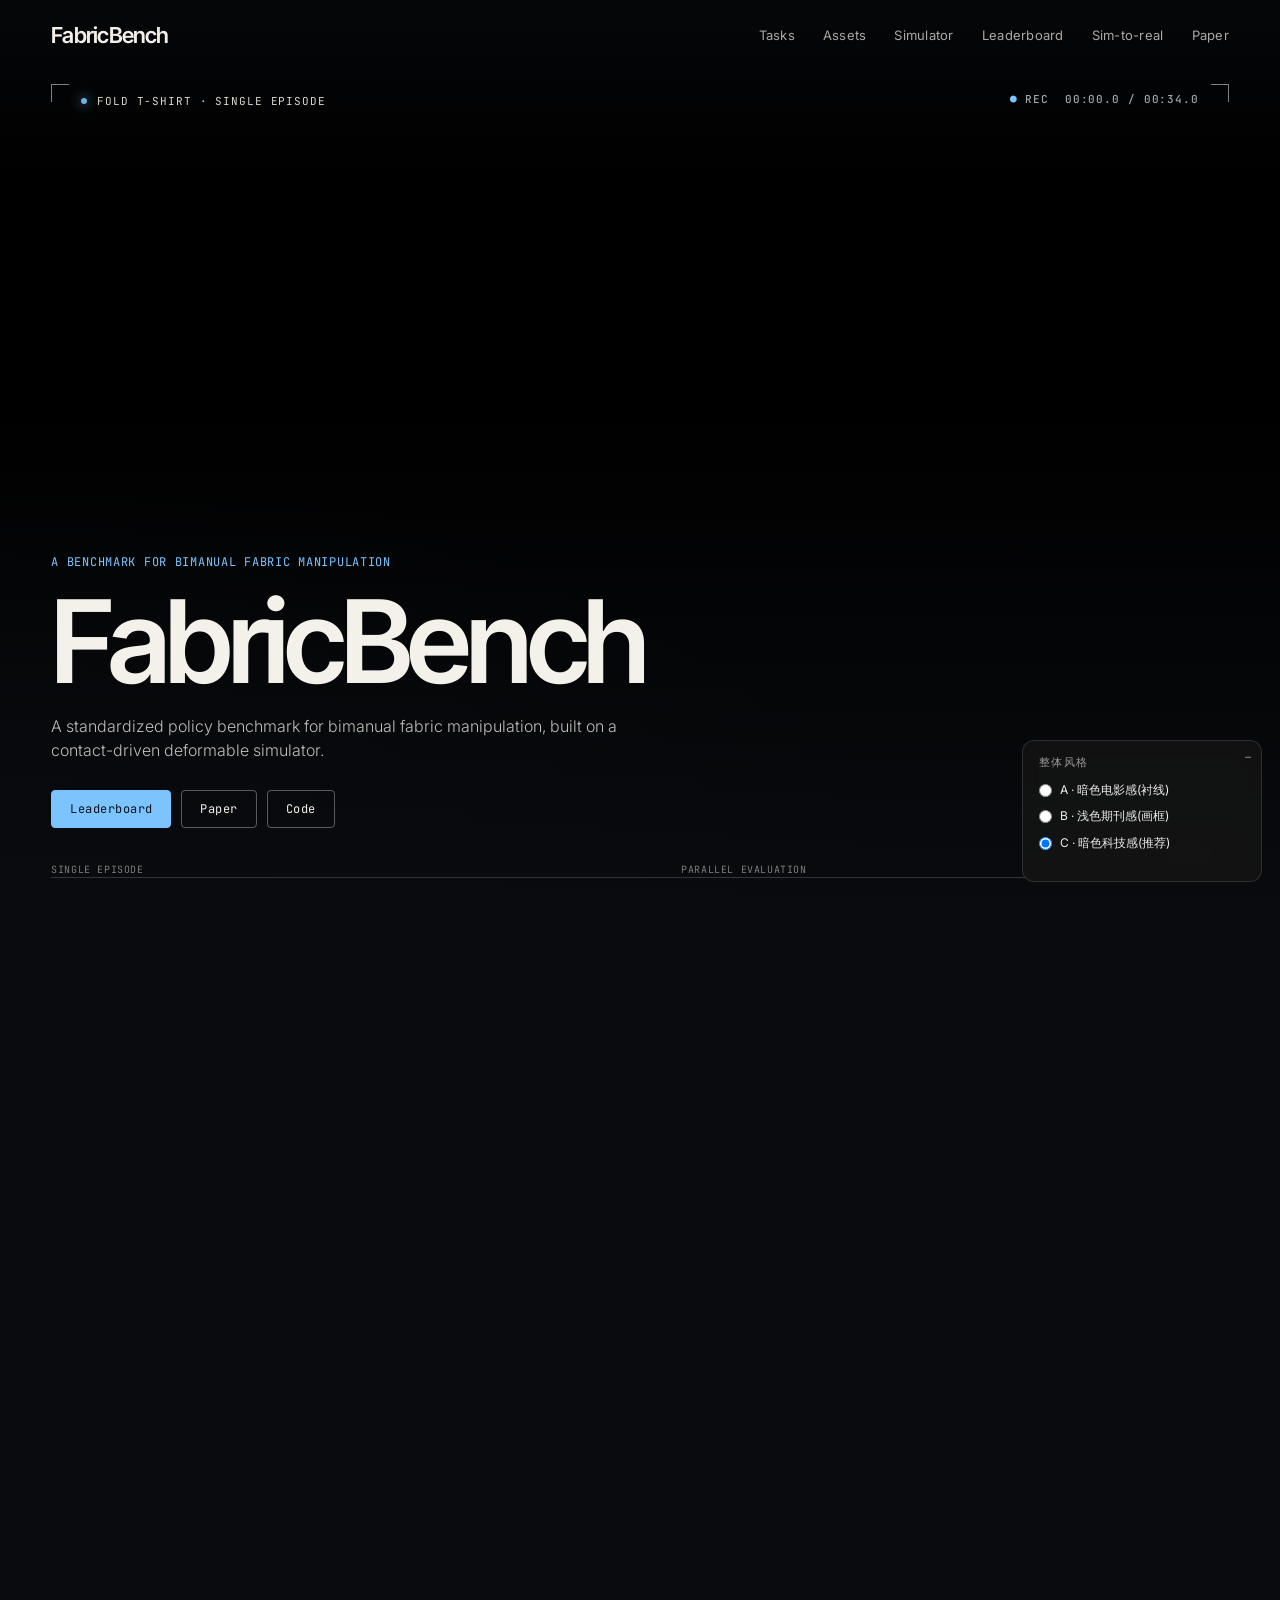
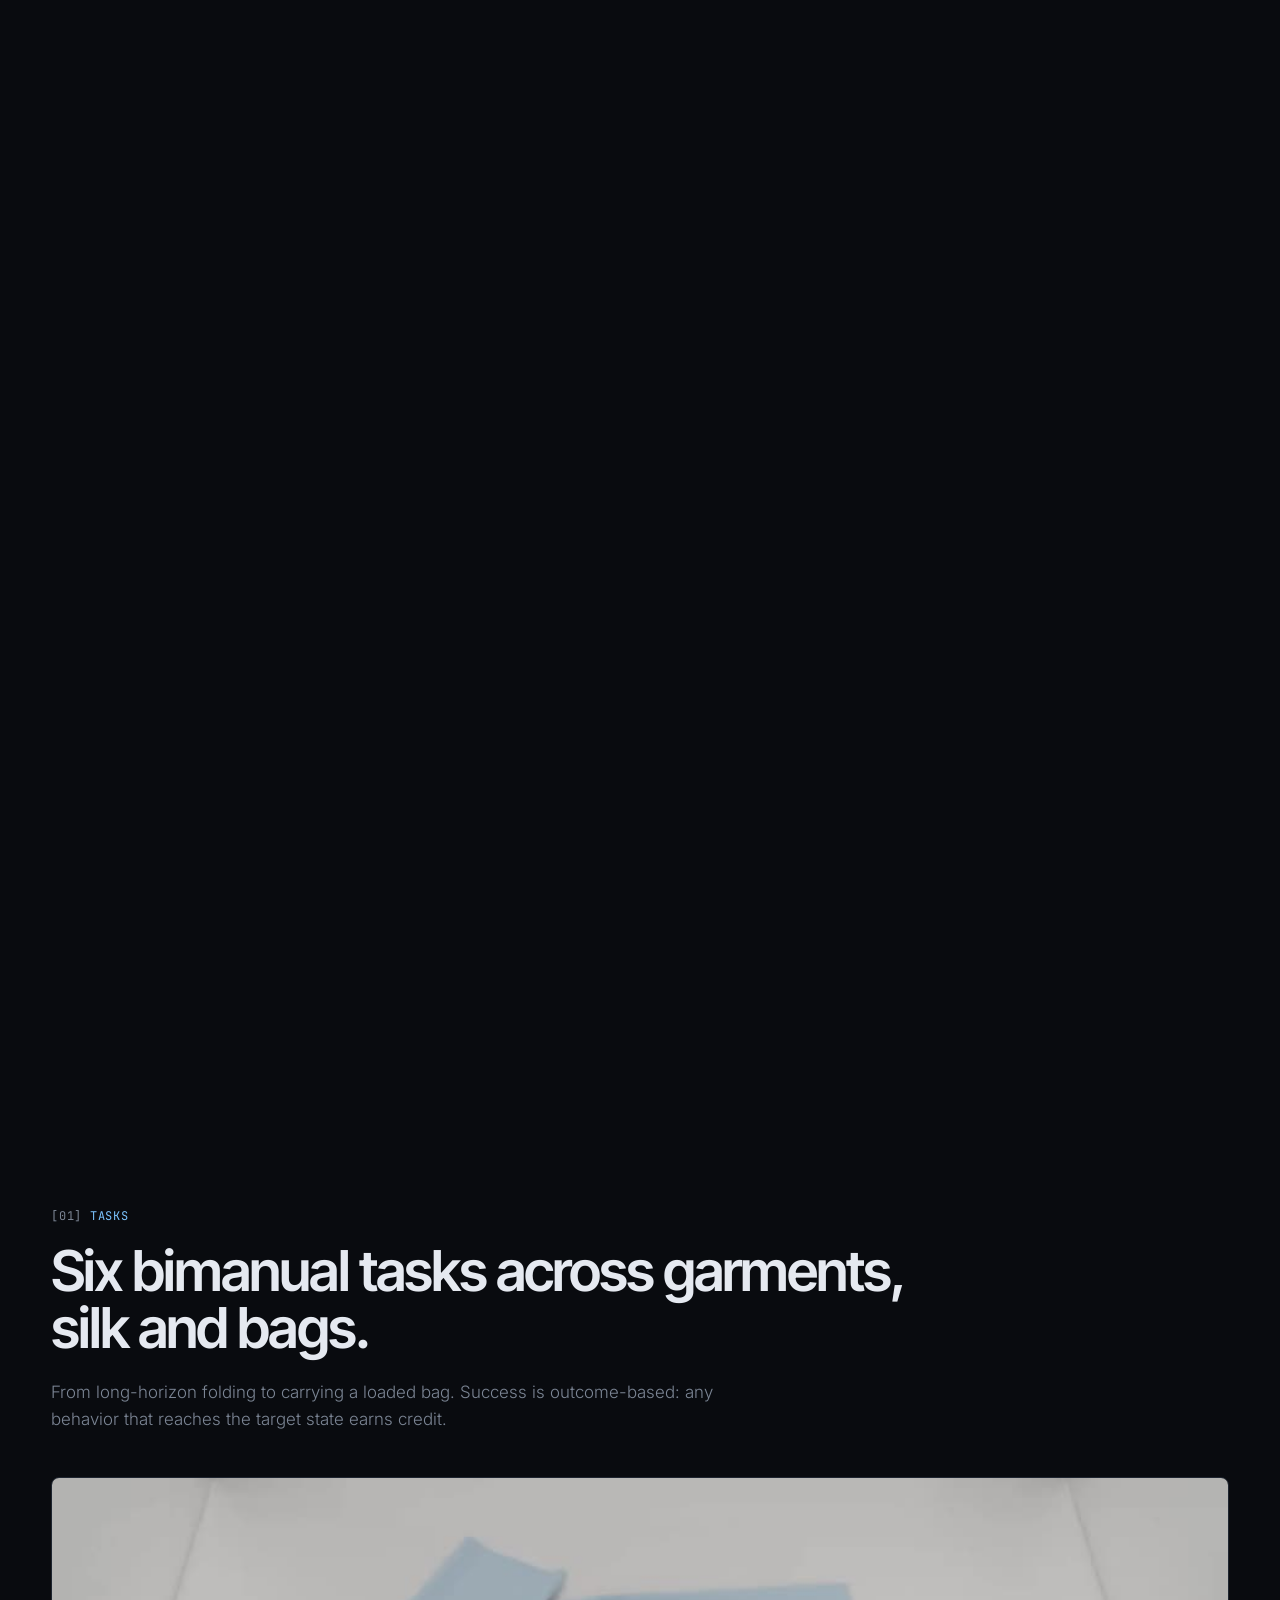
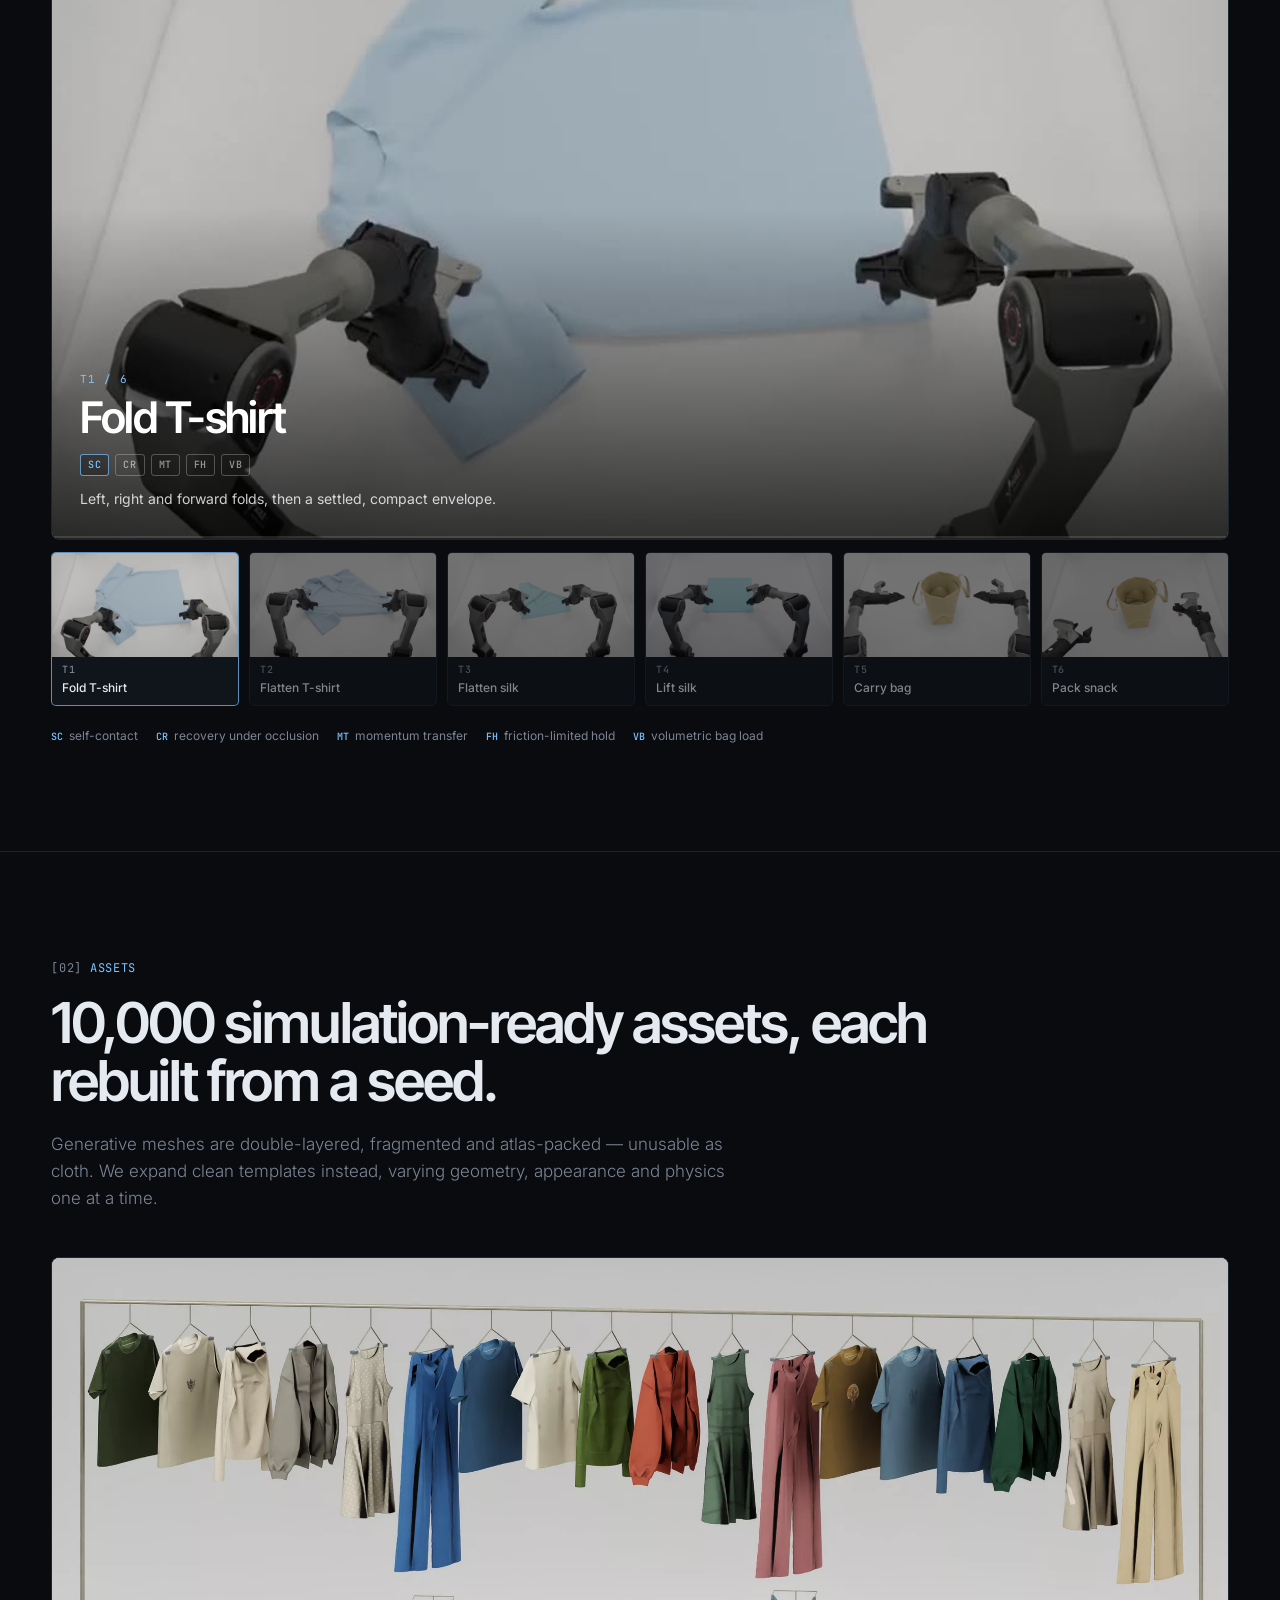
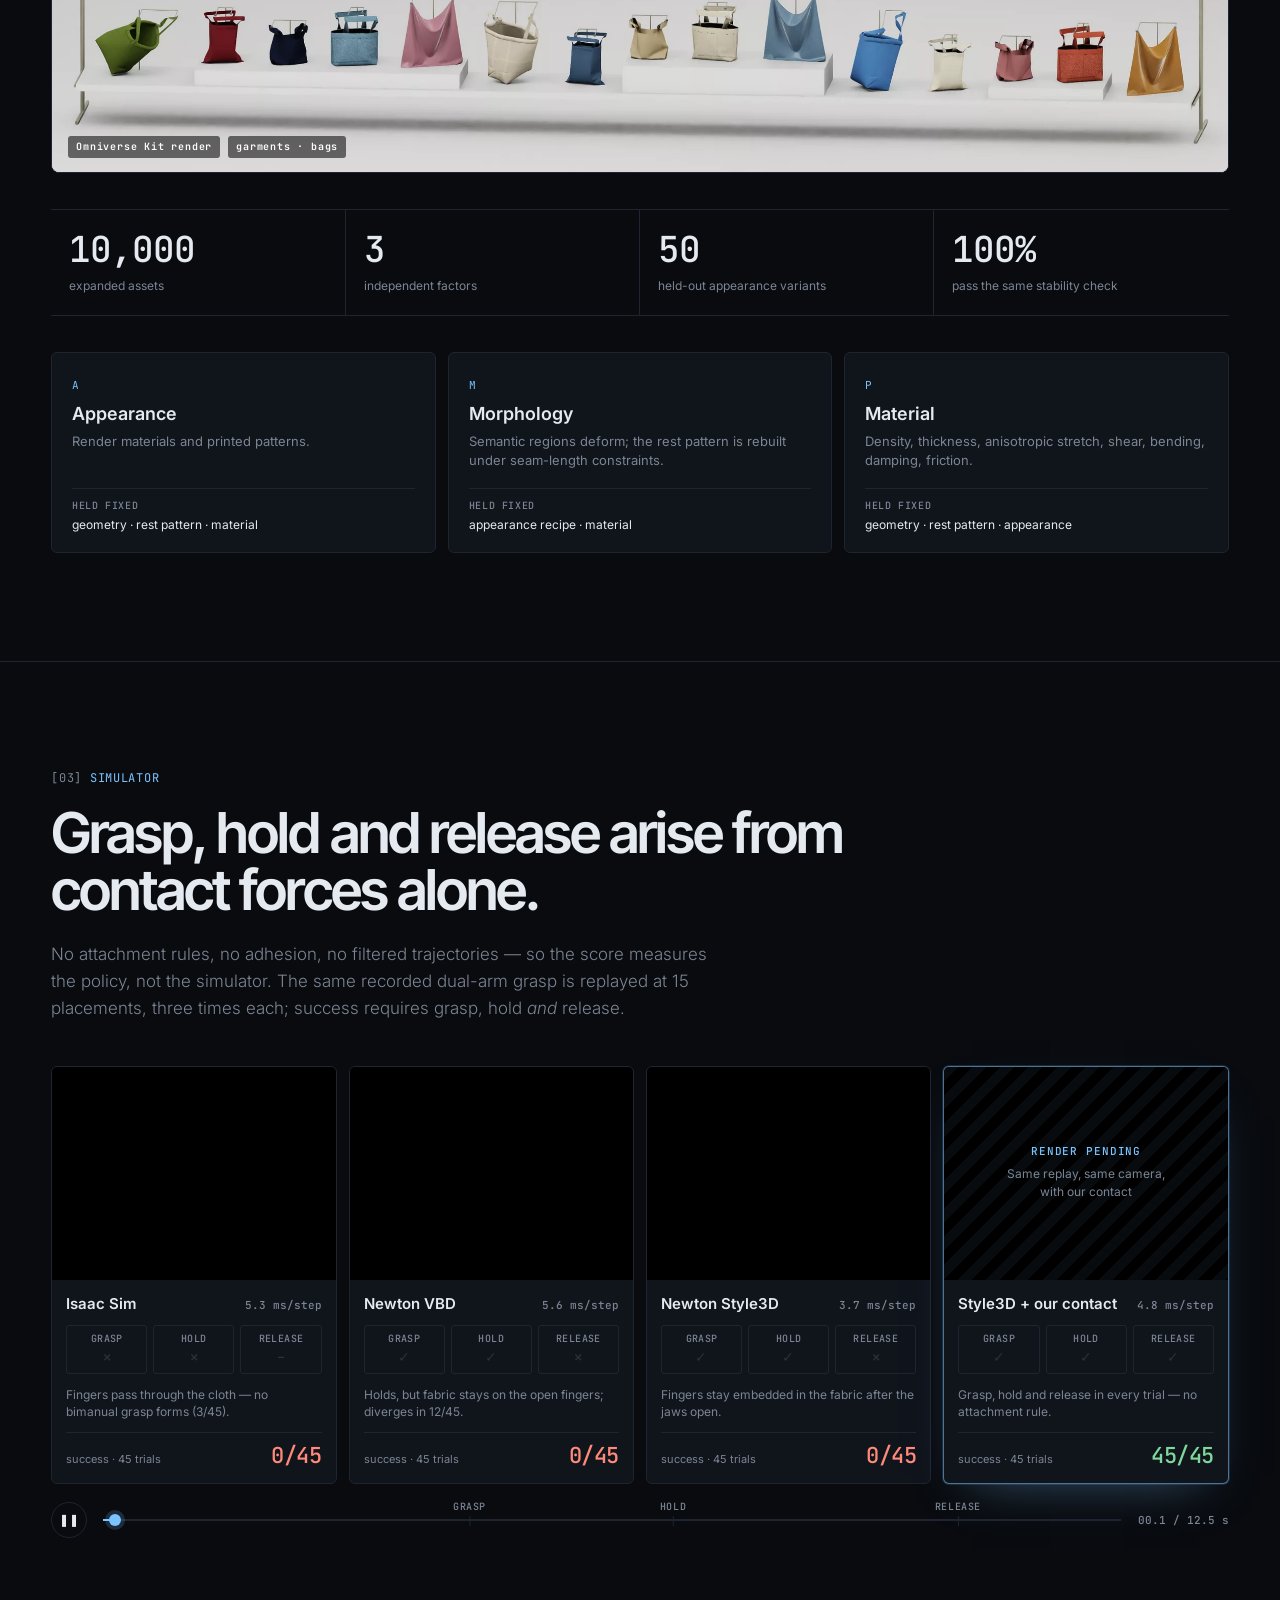
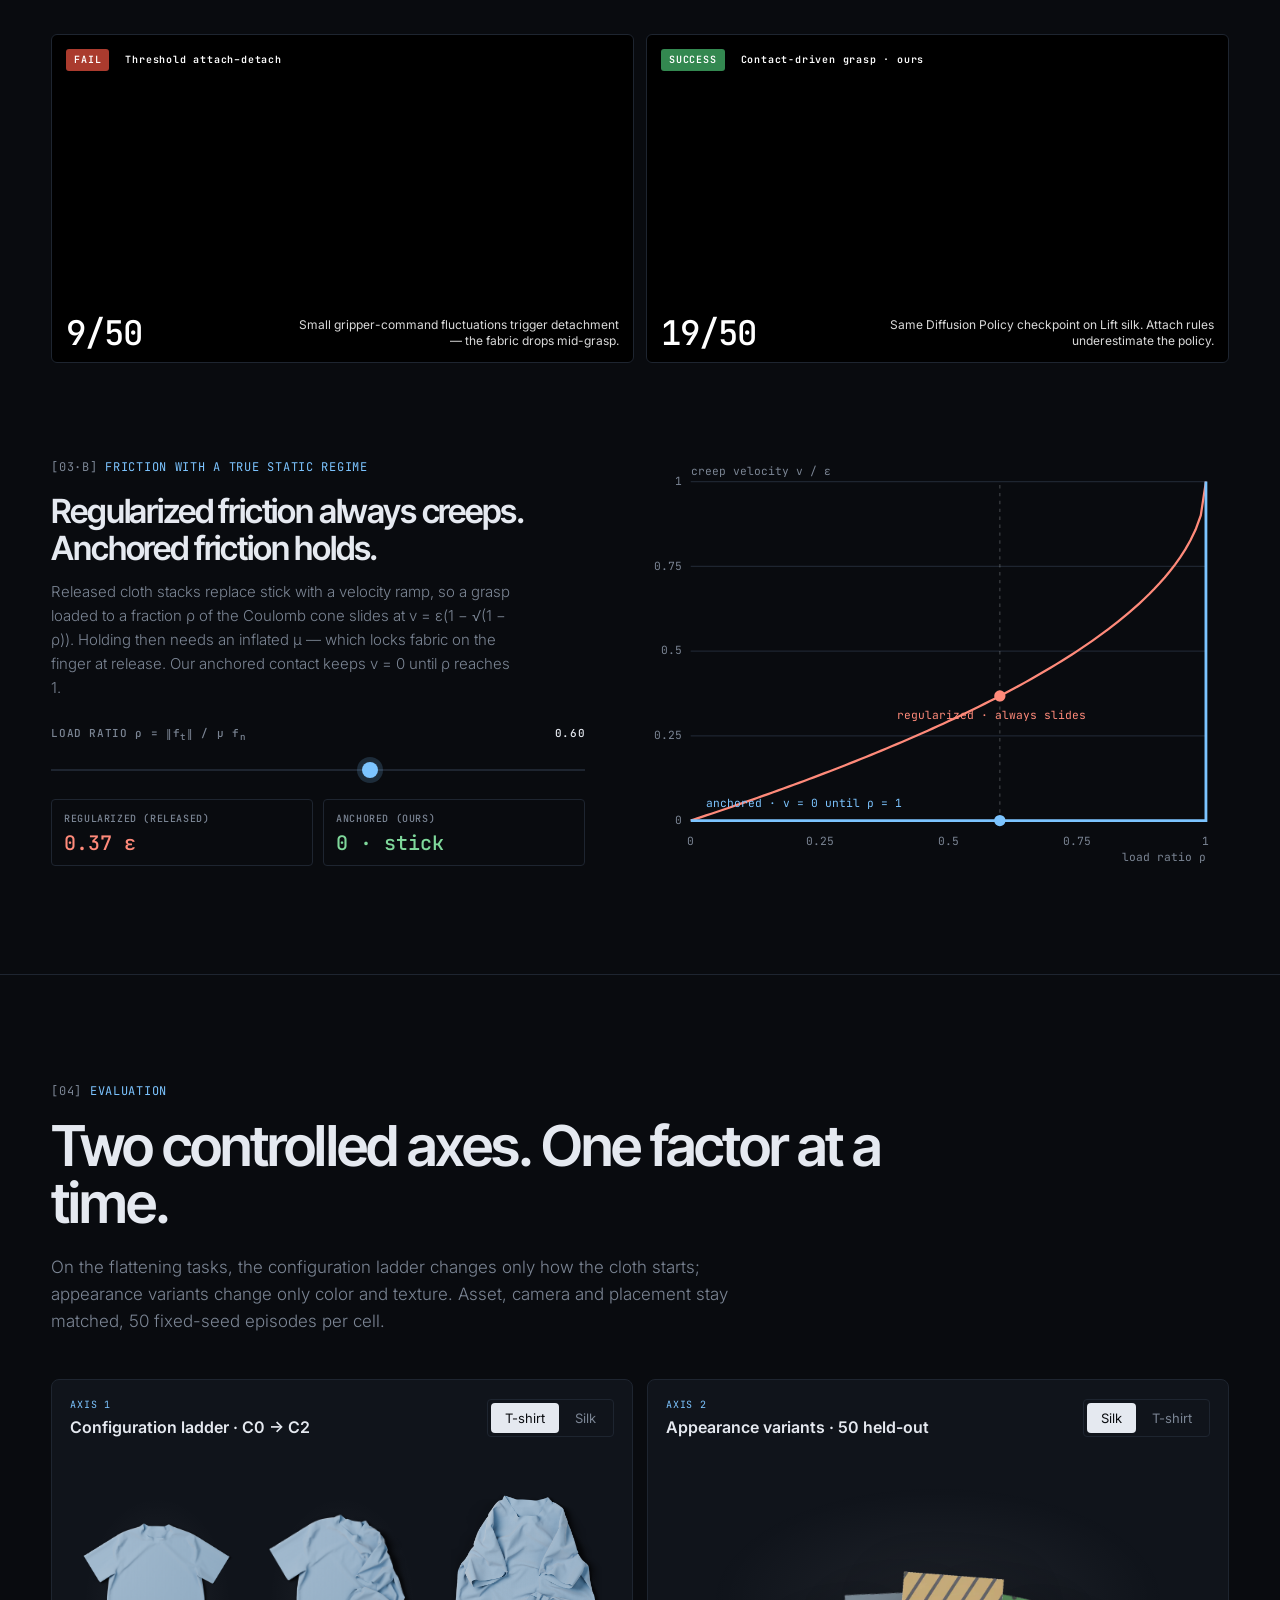
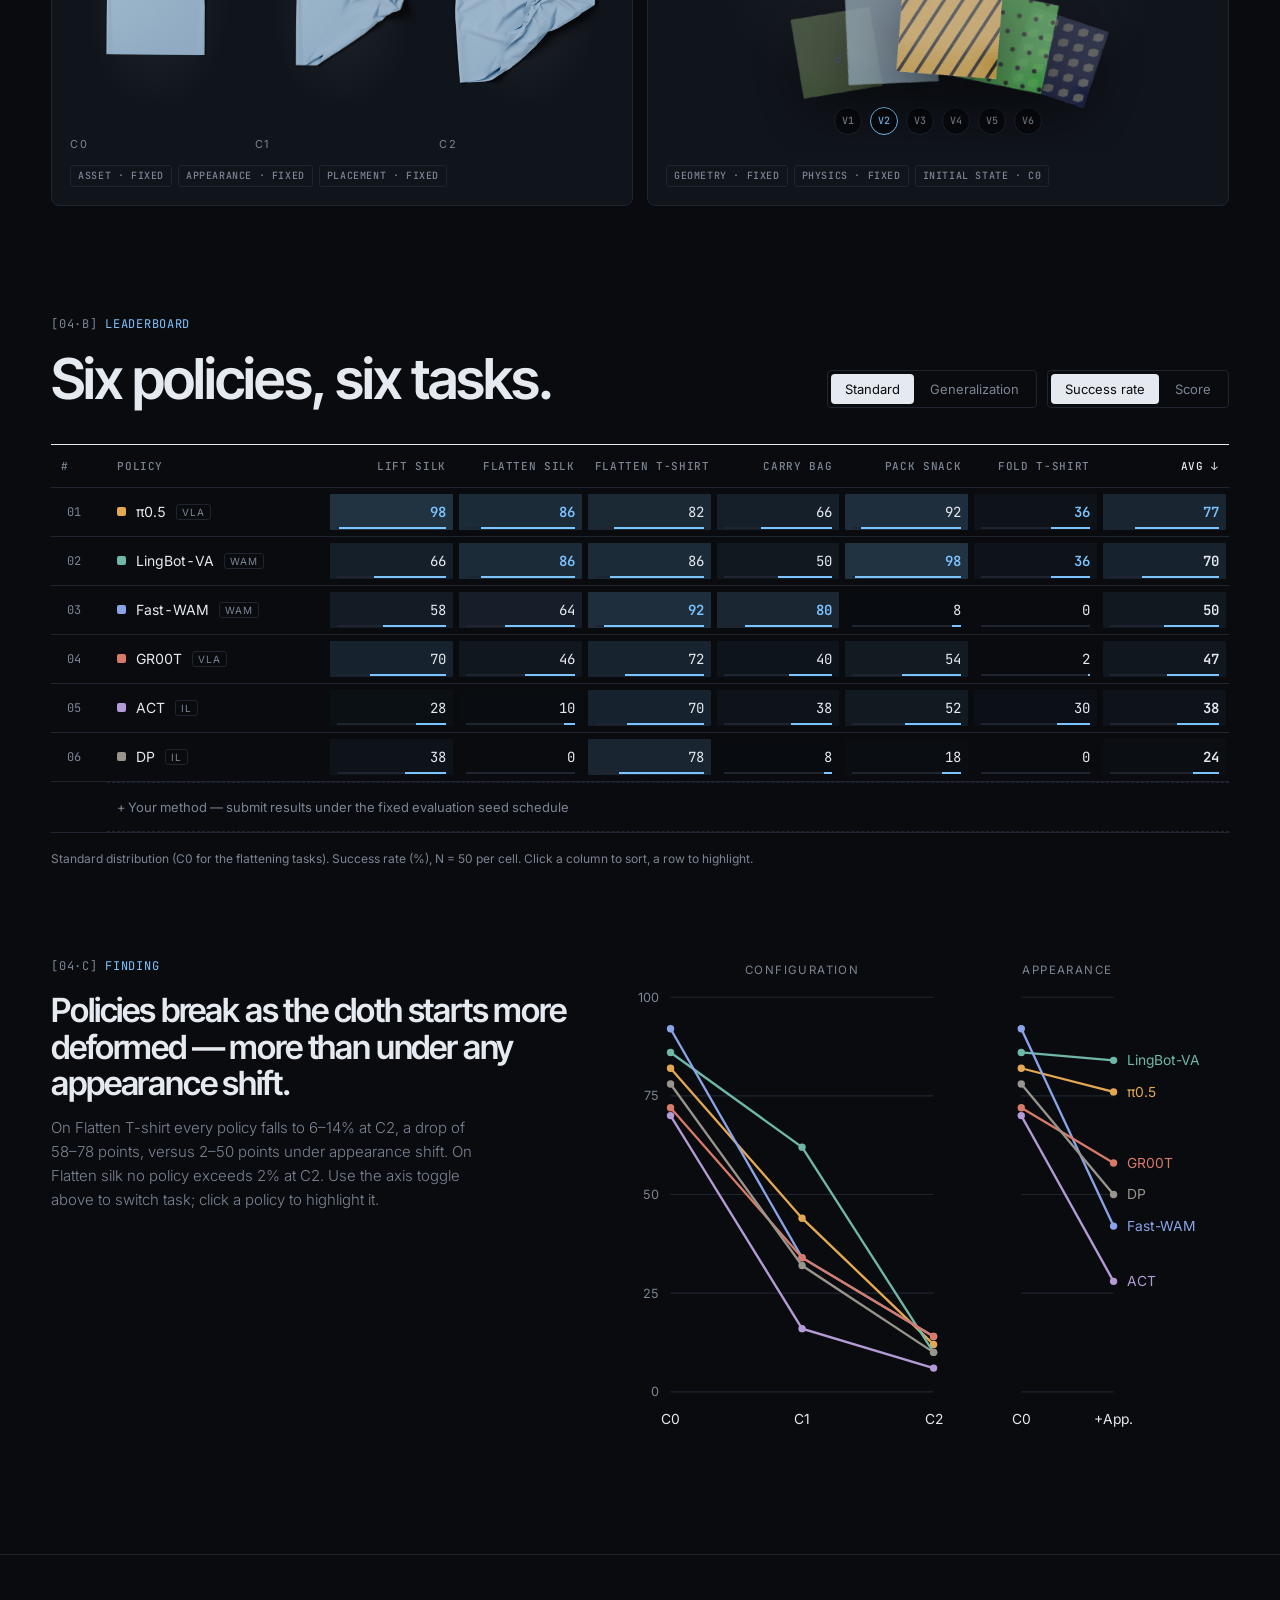
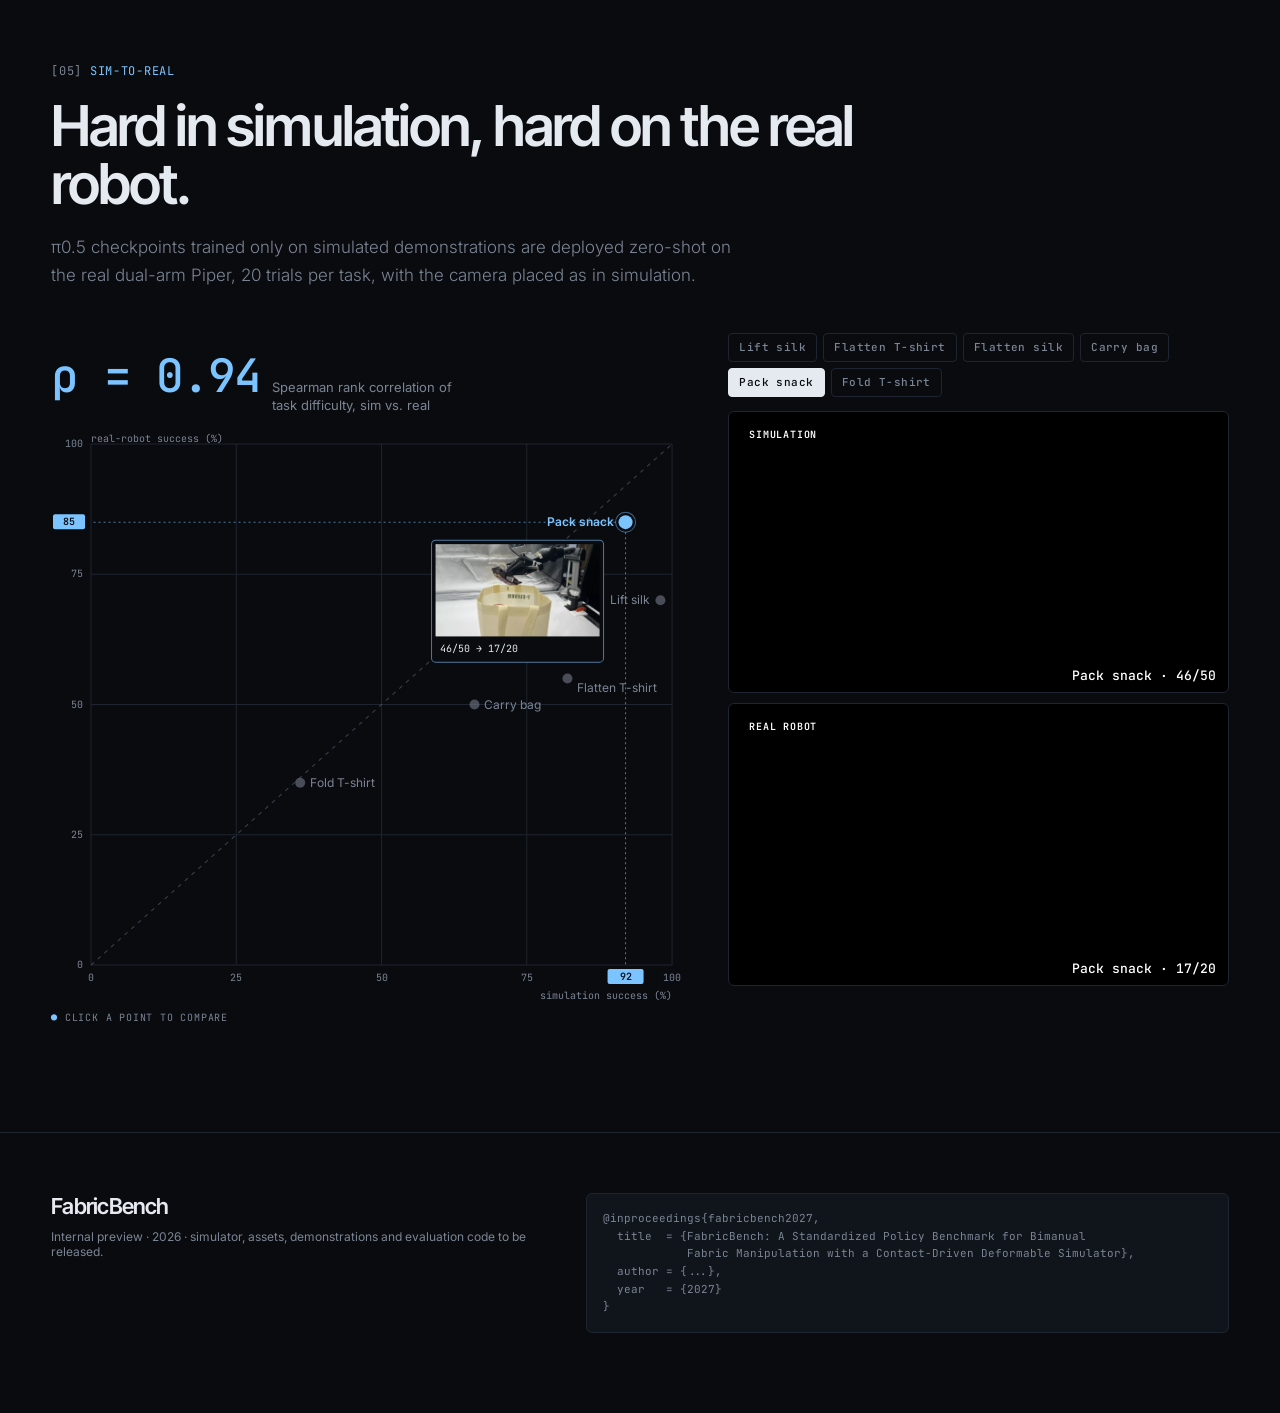
==== index.html @ 48b6eb05 "Revert hero/byline update (back to previous preview)" ====
<!doctype html>
<html lang="en" data-theme="tech">
<head>
<meta charset="utf-8">
<meta name="viewport" content="width=device-width, initial-scale=1">
<title>FabricBench</title>
<link rel="preconnect" href="https://fonts.googleapis.com">
<link rel="preconnect" href="https://fonts.gstatic.com" crossorigin>
<link href="https://fonts.googleapis.com/css2?family=Instrument+Serif:ital@0;1&family=Inter:wght@300;400;500;600&family=Inter+Tight:wght@500;600;700&family=JetBrains+Mono:wght@400;500&display=swap" rel="stylesheet">
<style>
/* ───────── 三套风格(右下角切换) ───────── */
:root, [data-theme="cinema"] {
  --bg:#0f0e0c; --bg2:#171512; --line:#2a2722; --text:#ece7df; --muted:#8e877c;
  --accent:#d6a35c; --accent-rgb:214,163,92;
  --display:"Instrument Serif", Georgia, serif; --display-weight:400; --display-track:-0.01em;
  --body:"Inter", system-ui, sans-serif; --num:"Inter", system-ui, sans-serif;
  --veil:linear-gradient(180deg, rgba(15,14,12,.55) 0%, rgba(15,14,12,0) 20%, rgba(15,14,12,0) 45%, rgba(15,14,12,.95) 100%), radial-gradient(120% 80% at 0% 100%, rgba(15,14,12,.7) 0%, rgba(15,14,12,0) 60%);
}
[data-theme="paper"] {
  --bg:#f4f1ea; --bg2:#ebe7de; --line:#d6d0c4; --text:#1b1a17; --muted:#6c665c;
  --accent:#a8432c; --accent-rgb:168,67,44;
  --display:"Instrument Serif", Georgia, serif; --display-weight:400; --display-track:-0.015em;
  --body:"Inter", system-ui, sans-serif; --num:"Inter", system-ui, sans-serif;
  --veil:none;
}
[data-theme="tech"] {
  --bg:#090b0f; --bg2:#10141b; --line:#1e2530; --text:#e5e9f0; --muted:#7b8594;
  --accent:#7cc4ff; --accent-rgb:124,196,255;
  --display:"Inter Tight", system-ui, sans-serif; --display-weight:600; --display-track:-0.035em;
  --body:"Inter", system-ui, sans-serif; --num:"JetBrains Mono", ui-monospace, monospace;
  --veil:linear-gradient(180deg, rgba(9,11,15,.6) 0%, rgba(9,11,15,0) 20%, rgba(9,11,15,0) 45%, rgba(9,11,15,.96) 100%), radial-gradient(120% 80% at 0% 100%, rgba(9,11,15,.7) 0%, rgba(9,11,15,0) 60%);
}
* { box-sizing:border-box; margin:0; padding:0; }
html { background:var(--bg); }
body { background:var(--bg); color:var(--text); font-family:var(--body); font-weight:400;
  -webkit-font-smoothing:antialiased; transition:background .4s, color .4s; }
a { color:inherit; text-decoration:none; }

/* ───────── 顶栏 ───────── */
.nav { position:fixed; inset:0 0 auto 0; z-index:20; display:flex; align-items:center; justify-content:space-between;
  padding:22px clamp(16px,4vw,56px); font-size:13px; letter-spacing:.02em; mix-blend-mode:normal;
  transition:background .3s, border-color .3s; border-bottom:1px solid transparent; }
.nav.solid { background:color-mix(in srgb, var(--bg) 86%, transparent); backdrop-filter:blur(12px); border-color:var(--line); padding-top:14px; padding-bottom:14px; }
.nav .mark { font-family:var(--display); font-weight:var(--display-weight); font-size:22px; letter-spacing:var(--display-track); }
.nav .links { display:flex; gap:28px; color:var(--muted); }
.nav .links a:hover { color:var(--text); }
[data-theme="cinema"] .nav:not(.solid), [data-theme="tech"] .nav:not(.solid) { color:#f2eee8; }
[data-theme="cinema"] .nav:not(.solid) .links, [data-theme="tech"] .nav:not(.solid) .links { color:rgba(242,238,232,.7); }

/* ───────── 首屏:滚动驱动的远景 ───────── */
.hero { position:relative; height:300vh; }
.stage { position:sticky; top:0; height:100vh; overflow:hidden; }
.frame { position:absolute; inset:0; }
.frame video { width:100%; height:100%; display:block; object-fit:cover; }
.fade { position:absolute; inset:0; background:#000; opacity:0; pointer-events:none; }
.veil { position:absolute; inset:0; background:var(--veil); pointer-events:none; }

.caption { position:absolute; top:96px; left:clamp(16px,4vw,56px); font-size:12px; letter-spacing:.14em; text-transform:uppercase;
  color:#f2eee8; display:flex; align-items:center; gap:10px; opacity:.9; }
.caption .dot { width:6px; height:6px; border-radius:50%; background:var(--accent); box-shadow:0 0 12px var(--accent); }
.caption span { transition:opacity .4s; }

.titleblock { position:absolute; left:clamp(16px,4vw,56px); right:clamp(16px,4vw,56px); bottom:clamp(40px,8vh,88px); color:#f4f0ea; }
.kicker { font-size:12px; letter-spacing:.16em; text-transform:uppercase; color:var(--accent); margin-bottom:18px; }
.titleblock h1 { font-family:var(--display); font-weight:var(--display-weight); letter-spacing:var(--display-track);
  font-size:clamp(56px,9vw,148px); line-height:.92; }
.titleblock h1 em { font-style:italic; }
.titleblock .sub { margin-top:20px; max-width:620px; font-size:clamp(15px,1.25vw,19px); line-height:1.5; color:rgba(244,240,234,.78); font-weight:300; }
.row { display:flex; justify-content:space-between; align-items:flex-end; gap:32px; flex-wrap:wrap; }
.stats { display:flex; gap:clamp(20px,3vw,48px); }
.stat { opacity:0; transform:translateY(14px); transition:opacity .7s cubic-bezier(.2,.7,.2,1), transform .7s cubic-bezier(.2,.7,.2,1); }
.stat.on { opacity:1; transform:none; }
.stat b { display:block; font-family:var(--num); font-weight:500; font-size:clamp(26px,2.6vw,40px); letter-spacing:-.02em; }
[data-theme="cinema"] .stat b, [data-theme="paper"] .stat b { font-family:var(--display); font-weight:400; font-size:clamp(32px,3.2vw,52px); }
.stat small { font-size:11px; letter-spacing:.14em; text-transform:uppercase; color:rgba(244,240,234,.6); }
.cta { display:flex; gap:10px; margin-top:28px; }
.btn { font-size:13px; padding:10px 18px; border-radius:999px; border:1px solid rgba(244,240,234,.35); color:#f4f0ea; transition:all .2s; }
.btn:hover { background:rgba(244,240,234,.1); }
.btn.primary { background:var(--accent); border-color:var(--accent); color:#111; }

.progress { position:absolute; left:clamp(16px,4vw,56px); right:clamp(16px,4vw,56px); bottom:22px; height:1px; background:rgba(244,240,234,.18); }
.progress i { position:absolute; left:0; top:0; bottom:0; background:var(--accent); width:0; }
.progress .tick { position:absolute; top:-14px; font-size:10px; letter-spacing:.14em; text-transform:uppercase; color:rgba(244,240,234,.5); transform:translateX(-50%); white-space:nowrap; }
.scrollhint { position:absolute; right:clamp(16px,4vw,56px); bottom:40px; font-size:11px; letter-spacing:.16em; text-transform:uppercase; color:rgba(244,240,234,.6); transition:opacity .4s; }

/* C:仿真仪表感 —— 取景框四角 + 时间码 + 等宽标签 */
.hud { display:none; position:absolute; inset:0; pointer-events:none; }
[data-theme="tech"] .hud { display:block; }
.hud .cn { position:absolute; width:18px; height:18px; border:1px solid rgba(229,233,240,.55); }
.hud .tl { top:84px; left:clamp(16px,4vw,56px); border-right:0; border-bottom:0; }
.hud .tr { top:84px; right:clamp(16px,4vw,56px); border-left:0; border-bottom:0; }
.hud .bl { bottom:14px; left:clamp(16px,4vw,56px); border-right:0; border-top:0; display:none; }
.hud .br { bottom:14px; right:clamp(16px,4vw,56px); border-left:0; border-top:0; display:none; }
.hud .tc { position:absolute; top:94px; right:calc(clamp(16px,4vw,56px) + 30px); font:500 11px/1 "JetBrains Mono", monospace; letter-spacing:.08em; color:rgba(229,233,240,.7); text-align:right; }
.hud .tc b { color:var(--accent); font-weight:500; }
[data-theme="tech"] .caption { top:94px; left:calc(clamp(16px,4vw,56px) + 30px); font-family:"JetBrains Mono", monospace; font-size:11px; letter-spacing:.08em; }
[data-theme="tech"] .kicker, [data-theme="tech"] .eyebrow, [data-theme="tech"] .stat small, [data-theme="tech"] .progress .tick, [data-theme="tech"] .scrollhint, [data-theme="tech"] .lb th { font-family:"JetBrains Mono", monospace; letter-spacing:.06em; }
[data-theme="tech"] .eyebrow::before { content:"[" attr(data-n) "]  "; color:var(--muted); }
[data-theme="tech"] .titleblock h1 { letter-spacing:-.045em; }
[data-theme="tech"] .btn { border-radius:4px; font-family:"JetBrains Mono", monospace; font-size:12px; letter-spacing:.04em; }
[data-theme="tech"] .btn.primary { color:#06101a; }
[data-theme="tech"] .seg, [data-theme="tech"] .seg button { border-radius:4px; }
[data-theme="tech"] .lb td .heat { border-radius:1px; }

/* 浅色期刊风:视频装进画框,文字在纸面上 */
[data-theme="paper"] .frame { inset:84px clamp(16px,4vw,56px) 38vh; border-radius:3px; overflow:hidden; box-shadow:0 30px 60px -30px rgba(40,30,20,.35); }
[data-theme="paper"] .titleblock { color:var(--text); bottom:clamp(36px,6vh,64px); }
[data-theme="paper"] .titleblock h1 { font-size:clamp(48px,7vw,116px); }
[data-theme="paper"] .titleblock .sub, [data-theme="paper"] .stat small { color:var(--muted); }
[data-theme="paper"] .caption { top:108px; left:calc(clamp(16px,4vw,56px) + 20px); }
[data-theme="paper"] .btn { color:var(--text); border-color:var(--line); }
[data-theme="paper"] .btn.primary { color:#fff; }
[data-theme="paper"] .progress { background:var(--line); }
[data-theme="paper"] .progress .tick, [data-theme="paper"] .scrollhint { color:var(--muted); }

/* ───────── 正文 ───────── */
.wrap { max-width:1440px; margin:0 auto; padding:0 clamp(16px,4vw,56px); }
section.block { padding:clamp(80px,12vh,140px) 0; border-top:1px solid var(--line); }
.eyebrow { font-size:12px; letter-spacing:.16em; text-transform:uppercase; color:var(--accent); margin-bottom:18px; }
h2 { font-family:var(--display); font-weight:var(--display-weight); letter-spacing:var(--display-track); font-size:clamp(36px,4.4vw,64px); line-height:1.02; max-width:900px; }
.lede { margin-top:22px; max-width:680px; color:var(--muted); font-size:17px; line-height:1.6; font-weight:300; }

.statement { padding:clamp(90px,14vh,160px) 0 clamp(70px,10vh,120px); }
.statement p { font-family:var(--display); font-weight:var(--display-weight); letter-spacing:var(--display-track);
  font-size:clamp(28px,3.2vw,46px); line-height:1.2; max-width:1000px; }
.statement p .m { color:var(--muted); }
[data-theme="tech"] .statement p { font-weight:500; }

/* 排行榜 */
.lb-head { display:flex; justify-content:space-between; align-items:flex-end; gap:24px; flex-wrap:wrap; margin-bottom:36px; }
.seg { display:inline-flex; border:1px solid var(--line); border-radius:999px; padding:3px; gap:2px; }
.seg button { font:inherit; font-size:13px; border:0; background:none; color:var(--muted); padding:7px 14px; border-radius:999px; cursor:pointer; transition:all .2s; }
.seg button.on { background:var(--text); color:var(--bg); }
.controls { display:flex; gap:10px; flex-wrap:wrap; }

.tablebox { overflow-x:auto; border-top:1px solid var(--text); }
table.lb { width:100%; table-layout:fixed; border-collapse:collapse; font-size:14px; min-width:760px; }
.lb th { font-weight:500; font-size:11px; letter-spacing:.1em; text-transform:uppercase; color:var(--muted); text-align:right; padding:14px 10px; border-bottom:1px solid var(--line); cursor:pointer; white-space:nowrap; user-select:none; }
.lb th:first-child, .lb th:nth-child(2) { text-align:left; cursor:default; }
.lb th.sorted { color:var(--text); }
.lb th.sorted::after { content:" ↓"; }
.lb th.grp { text-align:center; cursor:default; color:var(--text); border-bottom:1px solid var(--line); }
.lb td { padding:0; border-bottom:1px solid var(--line); text-align:right; font-family:var(--num); font-variant-numeric:tabular-nums; }
.lb td .c { padding:15px 10px; position:relative; }
.lb td .heat { position:absolute; inset:6px 3px; border-radius:2px; background:rgba(var(--accent-rgb),var(--a)); z-index:0; transition:background .3s; }
.lb td .bar { position:absolute; left:10px; right:10px; bottom:7px; height:2px; background:var(--line); z-index:1; }
.lb td .bar i { position:absolute; right:0; top:0; bottom:0; background:var(--accent); }
.lb td .best { color:var(--accent); }
.lb td .v { position:relative; z-index:1; }
.lb td .best { font-weight:600; }
.lb td.rank { text-align:left; width:44px; color:var(--muted); padding-left:6px; font-size:12px; }
.lb td.name { text-align:left; font-family:var(--body); }
.lb td.name .c { display:flex; align-items:center; gap:10px; }
.lb .sw { width:9px; height:9px; border-radius:2px; flex:none; }
.lb .tag { font-size:10px; letter-spacing:.08em; color:var(--muted); border:1px solid var(--line); border-radius:3px; padding:1px 5px; }
.lb td.avg .v { font-weight:600; }
.lb tr.data { cursor:pointer; transition:opacity .25s; }
.lb.focus tr.data:not(.hl) { opacity:.32; }
.lb tr.data:hover td { background:color-mix(in srgb, var(--text) 4%, transparent); }
.lb tr.ghost td { color:var(--muted); font-family:var(--body); font-size:13px; }
.lb tr.ghost td .c { padding:16px 10px; text-align:left; border:1px dashed var(--line); border-left:0; border-right:0; }
.note { margin-top:16px; font-size:12px; color:var(--muted); line-height:1.6; }

/* 泛化斜率图 */
.gen { display:grid; grid-template-columns: 1.15fr 1fr; gap:56px; margin-top:72px; align-items:start; }
.gen h3 { font-family:var(--display); font-weight:var(--display-weight); letter-spacing:var(--display-track); font-size:clamp(26px,2.6vw,36px); line-height:1.1; }
.gen p { margin-top:14px; color:var(--muted); line-height:1.6; font-size:15px; font-weight:300; max-width:440px; }
.ladder { display:grid; grid-template-columns:repeat(3,1fr); gap:10px; margin-top:28px; }
.ladder figure { background:var(--bg2); border-radius:3px; overflow:hidden; aspect-ratio:1.25; display:flex; align-items:center; justify-content:center; cursor:pointer; transition:outline .2s; outline:1px solid transparent; }
.ladder figure.on { outline:1px solid var(--accent); }
.ladder img { width:100%; height:100%; object-fit:contain; }
.ladder figcaption { font-size:11px; letter-spacing:.12em; color:var(--muted); margin-top:8px; text-transform:uppercase; }
svg.slope { width:100%; height:auto; overflow:visible; }
svg.slope text { font-family:var(--body); fill:var(--muted); font-size:11px; }
svg.slope .lab { font-size:12px; fill:var(--text); }
svg.slope .grid { stroke:var(--line); }
svg.slope path.l { fill:none; stroke-width:2; transition:opacity .25s, stroke-width .25s; }
svg.slope .dim { opacity:.15; }

footer { padding:60px 0 80px; color:var(--muted); font-size:12px; border-top:1px solid var(--line); }

/* ───────── 方案切换面板(仅样稿用) ───────── */
.picker { position:fixed; right:18px; bottom:18px; z-index:50; background:rgba(20,20,20,.88); color:#eee; backdrop-filter:blur(10px);
  border:1px solid rgba(255,255,255,.12); border-radius:12px; padding:14px 16px; font:12px/1.4 "Inter", system-ui, sans-serif; width:240px; }
.picker h4 { font-size:11px; letter-spacing:.12em; text-transform:uppercase; color:#999; font-weight:500; margin:0 0 8px; }
.picker .opt { display:flex; flex-direction:column; gap:4px; margin-bottom:12px; }
.picker label { display:flex; gap:8px; align-items:center; cursor:pointer; padding:3px 0; }
.picker label:last-child { margin-bottom:0; }
.picker .x { position:absolute; right:10px; top:8px; cursor:pointer; color:#888; }
.picker.min .body { display:none; }

/* ───────── 通用 ───────── */
.sec-head { display:flex; justify-content:space-between; align-items:flex-end; gap:24px; flex-wrap:wrap; margin-bottom:44px; }
.mono { font-family:"JetBrains Mono", ui-monospace, monospace; }
.chip { display:inline-flex; align-items:center; gap:6px; font:500 10px/1 "JetBrains Mono", monospace; letter-spacing:.06em; text-transform:uppercase;
  padding:5px 7px; border-radius:3px; border:1px solid var(--line); color:var(--muted); }
.ok { color:#7fd89b; } .bad { color:#ff8a7a; } .na { color:var(--muted); }

/* ───────── [01] 仿真器对比 ───────── */
.xsim { display:grid; grid-template-columns:repeat(4,1fr); gap:12px; }
.xs { background:var(--bg2); border:1px solid var(--line); border-radius:6px; overflow:hidden; display:flex; flex-direction:column; transition:border-color .3s; }
.xs.ours { border-color:rgba(var(--accent-rgb),.55); box-shadow:0 0 0 1px rgba(var(--accent-rgb),.15), 0 20px 50px -30px rgba(var(--accent-rgb),.5); }
.xs .vw { position:relative; aspect-ratio:4/3; background:#000; overflow:hidden; }
.xs .vw video { width:100%; height:100%; object-fit:cover; display:block; }
.xs .pending { position:absolute; inset:0; display:flex; flex-direction:column; align-items:center; justify-content:center; gap:8px; text-align:center; padding:20px;
  background:repeating-linear-gradient(135deg, rgba(var(--accent-rgb),.06) 0 10px, transparent 10px 20px); color:var(--muted); font-size:12px; line-height:1.5; }
.xs .pending b { color:var(--accent); font:500 11px/1 "JetBrains Mono", monospace; letter-spacing:.08em; }
.xs .meta { padding:14px 14px 16px; display:flex; flex-direction:column; gap:12px; }
.xs .nm { display:flex; justify-content:space-between; align-items:baseline; gap:8px; }
.xs .nm b { font-weight:600; font-size:15px; }
.xs .nm span { font:500 11px/1 "JetBrains Mono", monospace; color:var(--muted); }
.xs .phases { display:grid; grid-template-columns:repeat(3,1fr); gap:6px; }
.xs .ph { font:500 10px/1.2 "JetBrains Mono", monospace; letter-spacing:.04em; text-transform:uppercase; padding:7px 6px; border-radius:3px;
  border:1px solid var(--line); color:var(--muted); text-align:center; transition:all .35s; }
.xs .ph i { display:block; font-style:normal; font-size:14px; margin-top:4px; opacity:.25; transition:opacity .35s; }
.xs .ph.lit i { opacity:1; }
.xs .ph.lit.y { border-color:rgba(127,216,155,.45); color:#cfeedd; background:rgba(127,216,155,.06); }
.xs .ph.lit.n { border-color:rgba(255,138,122,.45); color:#ffd2cb; background:rgba(255,138,122,.06); }
.xs .score { display:flex; justify-content:space-between; align-items:baseline; border-top:1px solid var(--line); padding-top:12px; }
.xs .score b { font:500 22px/1 "JetBrains Mono", monospace; letter-spacing:-.02em; }
.xs .score small { font-size:11px; color:var(--muted); }
.xs .why { font-size:12px; color:var(--muted); line-height:1.45; min-height:34px; }

.transport { display:flex; align-items:center; gap:16px; margin-top:18px; }
.transport button { flex:none; width:36px; height:36px; border-radius:50%; border:1px solid var(--line); background:none; color:var(--text); cursor:pointer; font-size:12px; }
.transport button:hover { border-color:var(--accent); color:var(--accent); }
.track { position:relative; flex:1; height:36px; cursor:pointer; }
.track .rail { position:absolute; left:0; right:0; top:17px; height:2px; background:var(--line); }
.track .fill { position:absolute; left:0; top:17px; height:2px; background:var(--accent); width:0; }
.track .knob { position:absolute; top:12px; width:12px; height:12px; border-radius:50%; background:var(--accent); transform:translateX(-50%); box-shadow:0 0 0 4px rgba(var(--accent-rgb),.18); }
.track .mk { position:absolute; top:0; transform:translateX(-50%); font:500 10px/1 "JetBrains Mono", monospace; letter-spacing:.06em; text-transform:uppercase; color:var(--muted); white-space:nowrap; }
.track .mk::after { content:""; position:absolute; left:50%; top:14px; width:1px; height:10px; background:var(--line); }
.transport .t { font:500 11px/1 "JetBrains Mono", monospace; color:var(--muted); width:92px; text-align:right; }

.loopcmp { display:grid; grid-template-columns:1fr 1fr; gap:12px; margin-top:96px; }
.lc { position:relative; border-radius:6px; overflow:hidden; border:1px solid var(--line); background:#000; }
.lc video { width:100%; display:block; aspect-ratio:16/9; object-fit:cover; }
.lc .tag2 { position:absolute; left:14px; top:14px; display:flex; gap:8px; align-items:center; }
.lc .res { position:absolute; left:14px; right:14px; bottom:12px; display:flex; justify-content:space-between; align-items:flex-end; color:#fff; text-shadow:0 1px 12px rgba(0,0,0,.6); }
.lc .res b { font:500 34px/1 "JetBrains Mono", monospace; letter-spacing:-.03em; }
.lc .res span { font-size:12px; opacity:.85; max-width:60%; text-align:right; line-height:1.4; }
.pill { font:600 10px/1 "JetBrains Mono", monospace; letter-spacing:.08em; padding:6px 8px; border-radius:3px; background:rgba(0,0,0,.55); color:#fff; backdrop-filter:blur(6px); }
.pill.y { background:rgba(60,160,95,.85); } .pill.n { background:rgba(200,70,55,.85); }

.friction { display:grid; grid-template-columns:1fr 1.1fr; gap:56px; margin-top:96px; align-items:center; }
.friction h3, .assets-f h3, .s2r h3 { font-family:var(--display); font-weight:var(--display-weight); letter-spacing:var(--display-track); font-size:clamp(26px,2.6vw,36px); line-height:1.1; }
.friction p, .assets-f p, .s2r p.d { margin-top:14px; color:var(--muted); line-height:1.6; font-size:15px; font-weight:300; max-width:460px; }
.slider { margin-top:28px; }
.slider label { display:flex; justify-content:space-between; font:500 11px/1 "JetBrains Mono", monospace; color:var(--muted); letter-spacing:.06em; margin-bottom:12px; }
.slider label b { color:var(--text); font-weight:500; }
input[type=range].rng { -webkit-appearance:none; appearance:none; width:100%; height:2px; background:var(--line); outline:none; }
input[type=range].rng::-webkit-slider-thumb { -webkit-appearance:none; width:16px; height:16px; border-radius:50%; background:var(--accent); cursor:pointer; box-shadow:0 0 0 5px rgba(var(--accent-rgb),.18); }
input[type=range].rng::-moz-range-thumb { width:16px; height:16px; border:0; border-radius:50%; background:var(--accent); cursor:pointer; }
.readout { display:grid; grid-template-columns:1fr 1fr; gap:10px; margin-top:24px; }
.readout div { border:1px solid var(--line); border-radius:4px; padding:12px; }
.readout small { display:block; font:500 10px/1.3 "JetBrains Mono", monospace; letter-spacing:.06em; text-transform:uppercase; color:var(--muted); }
.readout b { display:block; margin-top:8px; font:500 20px/1 "JetBrains Mono", monospace; }
svg.fric { width:100%; height:auto; overflow:visible; }
svg.fric text { font-family:"JetBrains Mono", monospace; font-size:10px; fill:var(--muted); }
svg.fric .grid { stroke:var(--line); }

/* ───────── [02] 任务库 ───────── */
.tasks { display:grid; grid-template-columns:repeat(3,1fr); gap:14px; }
.tk { position:relative; border-radius:6px; overflow:hidden; background:var(--bg2); border:1px solid var(--line); transition:border-color .25s, transform .25s; }
.tk:hover { border-color:rgba(var(--accent-rgb),.6); }
.tk .vw { position:relative; aspect-ratio:16/9; background:#000; cursor:ew-resize; overflow:hidden; }
.tk video { width:100%; height:100%; object-fit:cover; display:block; }
.tk .scrub { position:absolute; left:0; right:0; bottom:0; height:2px; background:rgba(255,255,255,.15); }
.tk .scrub i { position:absolute; left:0; top:0; bottom:0; background:var(--accent); width:0; }
.tk .idx { position:absolute; left:12px; top:12px; font:500 11px/1 "JetBrains Mono", monospace; color:rgba(255,255,255,.85); letter-spacing:.06em; text-shadow:0 1px 8px rgba(0,0,0,.6); }
.tk .hint2 { position:absolute; right:12px; top:12px; font:500 10px/1 "JetBrains Mono", monospace; color:rgba(255,255,255,.7); letter-spacing:.06em; opacity:0; transition:opacity .25s; }
.tk:hover .hint2 { opacity:1; }
.tk .body { padding:16px 16px 18px; }
.tk h4 { font-family:var(--display); font-weight:var(--display-weight); letter-spacing:var(--display-track); font-size:22px; }
.tk .rg { display:flex; gap:6px; flex-wrap:wrap; margin-top:10px; }
.tk .rg .chip.on { color:var(--accent); border-color:rgba(var(--accent-rgb),.5); }
.tk .crit { margin-top:12px; font-size:13px; line-height:1.5; color:var(--muted); }
.legend { display:flex; gap:18px; flex-wrap:wrap; margin-top:22px; font-size:12px; color:var(--muted); }
.legend b { font:500 10px/1 "JetBrains Mono", monospace; color:var(--accent); margin-right:6px; }

/* ───────── [03] 资产 ───────── */
.rack { position:relative; margin-top:8px; border-radius:6px; overflow:hidden; border:1px solid var(--line); background:#d9d9d9; }
.rack img { width:100%; display:block; transform:scale(1.04); transition:transform 1.2s cubic-bezier(.2,.7,.2,1); }
.rack:hover img { transform:scale(1.07); }
.rack .cap { position:absolute; left:16px; bottom:14px; display:flex; gap:8px; }
.counters { display:grid; grid-template-columns:repeat(4,1fr); border-top:1px solid var(--line); border-bottom:1px solid var(--line); margin-top:36px; }
.counters div { padding:22px 18px; border-right:1px solid var(--line); }
.counters div:last-child { border-right:0; }
.counters b { display:block; font:500 clamp(26px,2.8vw,40px)/1 "JetBrains Mono", monospace; letter-spacing:-.03em; }
.counters small { display:block; margin-top:10px; font-size:12px; color:var(--muted); }
.assets-f { display:grid; grid-template-columns:1fr 1.2fr; gap:56px; margin-top:96px; align-items:center; }
.factor-tabs { display:flex; flex-direction:column; gap:0; margin-top:28px; border-top:1px solid var(--line); }
.ft { padding:16px 0; border-bottom:1px solid var(--line); cursor:pointer; display:grid; grid-template-columns:28px 1fr; gap:4px 10px; }
.ft .n { font:500 11px/1.6 "JetBrains Mono", monospace; color:var(--muted); }
.ft b { font-weight:500; font-size:15px; }
.ft p { grid-column:2; margin:0; font-size:13px; color:var(--muted); line-height:1.5; max-height:0; overflow:hidden; transition:max-height .4s, margin .4s; }
.ft.on b { color:var(--accent); }
.ft.on p { max-height:80px; margin-top:6px; }
.stage2 { position:relative; aspect-ratio:1.15; border-radius:6px; background:radial-gradient(70% 60% at 50% 55%, color-mix(in srgb, var(--text) 7%, transparent), transparent 70%), var(--bg2); border:1px solid var(--line); overflow:hidden; }
.stage2 .card { position:absolute; left:50%; top:46%; width:58%; transform-origin:50% 120%; transition:transform .7s cubic-bezier(.2,.7,.2,1), opacity .5s, filter .5s; cursor:pointer; }
.stage2 .card img { width:100%; display:block; filter:drop-shadow(0 22px 30px rgba(0,0,0,.45)); }
.stage2 .sw2 { position:absolute; left:0; right:0; bottom:16px; display:flex; justify-content:center; gap:8px; }
.stage2 .sw2 button { width:28px; height:28px; border-radius:50%; border:1px solid var(--line); background:var(--bg); color:var(--muted); font:500 10px/1 "JetBrains Mono", monospace; cursor:pointer; }
.stage2 .sw2 button.on { border-color:var(--accent); color:var(--accent); }
.stage2 .fixed { position:absolute; left:16px; top:16px; display:flex; gap:6px; flex-wrap:wrap; }
.stage2 .which { position:absolute; right:16px; top:16px; display:flex; gap:4px; }

/* ───────── [05] 仿真到真机 ───────── */
.s2r { display:grid; grid-template-columns:0.9fr 1.3fr; gap:48px; align-items:start; }
svg.sc { width:100%; height:auto; overflow:visible; margin-top:24px; }
svg.sc text { font-family:"JetBrains Mono", monospace; font-size:10px; fill:var(--muted); }
svg.sc .grid { stroke:var(--line); }
svg.sc .pt { cursor:pointer; }
svg.sc .pt circle.halo { fill:rgba(var(--accent-rgb),.0); transition:fill .25s; }
svg.sc .pt.on circle.halo { fill:rgba(var(--accent-rgb),.22); }
svg.sc .pt text.l { fill:var(--text); font-family:var(--body); font-size:12px; }
.pair { display:grid; grid-template-columns:1fr 1fr; gap:10px; }
.pair .pv { position:relative; border-radius:6px; overflow:hidden; border:1px solid var(--line); background:#000; }
.pair video { width:100%; display:block; aspect-ratio:16/9; object-fit:cover; }
.pair .pv .pill { position:absolute; left:12px; top:12px; }
.pair .pv .cnt { position:absolute; right:12px; bottom:10px; color:#fff; font:500 13px/1 "JetBrains Mono", monospace; text-shadow:0 1px 10px rgba(0,0,0,.7); }
.taskpick { display:flex; gap:6px; flex-wrap:wrap; margin-bottom:14px; }
.taskpick button { font:500 11px/1 "JetBrains Mono", monospace; letter-spacing:.04em; padding:8px 10px; border-radius:4px; border:1px solid var(--line); background:none; color:var(--muted); cursor:pointer; }
.taskpick button.on { color:var(--bg); background:var(--text); border-color:var(--text); }
.bigrho { display:flex; align-items:baseline; gap:12px; margin-top:20px; }
.bigrho b { white-space:nowrap; font:500 clamp(34px,3.6vw,54px)/1 "JetBrains Mono", monospace; letter-spacing:-.04em; color:var(--accent); }
.bigrho span { color:var(--muted); font-size:13px; line-height:1.4; }

/* 滚动淡入 */
.rv { opacity:0; transform:translateY(24px); transition:opacity .9s cubic-bezier(.2,.7,.2,1), transform .9s cubic-bezier(.2,.7,.2,1); }
.rv.in { opacity:1; transform:none; }

@media (max-width: 980px) {
  .xsim { grid-template-columns:repeat(2,1fr); }
  .tasks { grid-template-columns:repeat(2,1fr); }
  .friction, .assets-f, .s2r { grid-template-columns:1fr; gap:32px; }
}
@media (max-width: 620px) {
  .xsim, .tasks, .loopcmp, .pair { grid-template-columns:1fr; }
  .counters { grid-template-columns:repeat(2,1fr); }
  .counters div:nth-child(2) { border-right:0; }
}

@media (max-width: 760px) {
  .nav .links { display:none; }
  .gen { grid-template-columns:1fr; gap:36px; }
  .stats { gap:18px; }
  .caption { top:80px; }
  [data-theme="paper"] .frame { inset:72px 16px 46vh; }
}
@media (prefers-reduced-motion: reduce) { .stat { transition:none; } }
/* ───────── v3:任务播放器 / 资产三因素 / 两个评测维度 / 仿真到真机 / 页脚 ───────── */
section.block.first { border-top:0; }
.player { display:flex; flex-direction:column; gap:12px; }
.pvw { position:relative; aspect-ratio:16/9; border-radius:8px; overflow:hidden; background:#000; border:1px solid var(--line); cursor:ew-resize; }
.pvw video { width:100%; height:100%; object-fit:cover; display:block; }
.pveil { position:absolute; inset:0; background:linear-gradient(180deg, rgba(0,0,0,0) 50%, rgba(0,0,0,.72) 100%); pointer-events:none; }
.pinfo { position:absolute; left:28px; bottom:30px; right:28px; color:#fff; pointer-events:none; }
.pinfo .pidx { font-size:11px; letter-spacing:.08em; color:var(--accent); }
.pinfo h3 { font-family:var(--display); font-weight:var(--display-weight); letter-spacing:var(--display-track); font-size:clamp(30px,3.4vw,48px); line-height:1; margin-top:10px; }
.pinfo .rg { display:flex; gap:6px; margin-top:14px; }
.pinfo .rg .chip { border-color:rgba(255,255,255,.25); color:rgba(255,255,255,.55); }
.pinfo .rg .chip.on { color:var(--accent); border-color:rgba(var(--accent-rgb),.7); background:rgba(0,0,0,.25); }
.pinfo p { margin-top:12px; max-width:560px; font-size:14px; line-height:1.5; color:rgba(255,255,255,.8); }
.pvw .hint2 { position:absolute; right:20px; top:18px; font-size:10px; letter-spacing:.08em; color:rgba(255,255,255,.7); opacity:0; transition:opacity .25s; }
.pvw:hover .hint2 { opacity:1; }
.pbar { position:absolute; left:0; right:0; bottom:0; height:3px; background:rgba(255,255,255,.12); }
.pbar i { position:absolute; left:0; top:0; bottom:0; width:0; background:var(--accent); }
.strip { display:grid; grid-template-columns:repeat(6,1fr); gap:10px; }
.sth { position:relative; border-radius:5px; overflow:hidden; border:1px solid var(--line); cursor:pointer; background:var(--bg2); transition:border-color .25s, opacity .25s; opacity:.55; }
.sth:hover { opacity:.9; }
.sth.on { opacity:1; border-color:rgba(var(--accent-rgb),.7); }
.sth img { width:100%; aspect-ratio:16/9; object-fit:cover; display:block; }
.sth span { display:block; padding:8px 10px 10px; font-size:12px; font-weight:500; }
.sth span small { display:block; font:500 10px/1 "JetBrains Mono", monospace; color:var(--muted); margin-bottom:5px; letter-spacing:.06em; }
.sth i { position:absolute; left:0; top:0; height:2px; width:0; background:var(--accent); }

.rack { margin-top:8px; border-radius:8px; }
.factors3 { display:grid; grid-template-columns:repeat(3,1fr); gap:12px; margin-top:36px; }
.f3 { border:1px solid var(--line); border-radius:6px; padding:20px; background:var(--bg2); }
.f3 .n { font-size:11px; color:var(--accent); }
.f3 b { display:block; margin-top:10px; font-size:18px; font-weight:600; }
.f3 p { margin-top:8px; font-size:13px; line-height:1.5; color:var(--muted); min-height:40px; }
.f3 .kv { margin-top:16px; padding-top:12px; border-top:1px solid var(--line); font-size:12px; color:var(--text); }
.f3 .kv small { display:block; font:500 10px/1 "JetBrains Mono", monospace; letter-spacing:.06em; text-transform:uppercase; color:var(--muted); margin-bottom:6px; }

.axes { display:grid; grid-template-columns:1fr 1fr; gap:14px; }
.axis { border:1px solid var(--line); border-radius:8px; background:var(--bg2); padding:18px; display:flex; flex-direction:column; gap:14px; }
.axh { display:flex; justify-content:space-between; align-items:center; gap:12px; }
.axh .n { display:block; font-size:10px; letter-spacing:.08em; color:var(--accent); margin-bottom:6px; }
.axh b { font-size:16px; font-weight:600; }
.axf { display:flex; gap:6px; flex-wrap:wrap; }
.axis .ladder { margin-top:0; aspect-ratio:auto; height:300px; grid-template-columns:repeat(3,1fr); }
.axis .ladder > div { display:flex; flex-direction:column; }
.axis .ladder figure { flex:1; aspect-ratio:auto; background:radial-gradient(60% 55% at 50% 55%, color-mix(in srgb, var(--text) 7%, transparent), transparent 70%); }
.axis .ladder img { padding:12px; }
.axis .stage2 { aspect-ratio:auto; height:300px; border:0; background:radial-gradient(60% 55% at 50% 50%, color-mix(in srgb, var(--text) 7%, transparent), transparent 70%); }
.axis .stage2 .card { width:46%; top:44%; }
.gen { margin-top:90px; grid-template-columns:1fr 1.15fr; }

.s2r { grid-template-columns:1.12fr .88fr; gap:40px; align-items:stretch; }
.s2l { display:flex; flex-direction:column; }
.s2l svg.sc { margin-top:18px; }
.clickhint { margin-top:6px; font-size:10px; letter-spacing:.08em; color:var(--muted); }
.clickhint::first-letter { color:var(--accent); }
.s2rr .pair { grid-template-columns:1fr; gap:10px; }
svg.sc .pt { cursor:pointer; }
svg.sc .pt .dot { transition:r .2s, fill .2s, fill-opacity .2s; }
svg.sc .pt:hover .dot { fill:var(--text); fill-opacity:1; }
svg.sc .pt:hover text.l { fill:var(--text); }
svg.sc .pt text.l { fill:var(--muted); transition:fill .2s; }
svg.sc .pt.on text.l { fill:var(--accent); font-weight:600; }
svg.sc .ring { fill:none; stroke:var(--accent); stroke-opacity:.5; transform-box:fill-box; transform-origin:center; animation:ring 2.2s ease-out infinite; }
@keyframes ring { from { stroke-opacity:.7; transform:scale(.6); } to { stroke-opacity:0; transform:scale(1.9); } }

footer .foot { display:grid; grid-template-columns:1fr 1.3fr; gap:40px; align-items:start; }
.bib { font-size:11px; line-height:1.6; color:var(--muted); background:var(--bg2); border:1px solid var(--line); border-radius:6px; padding:16px; overflow-x:auto; white-space:pre; }

@media (max-width: 980px) {
  .strip { grid-template-columns:repeat(3,1fr); }
  .axes, .factors3, .s2r, footer .foot { grid-template-columns:1fr; }
  .pinfo { left:16px; right:16px; bottom:18px; } .pinfo p { display:none; }
}

/* ───────── 适配:平板 / 手机竖屏 / 手机横屏 ───────── */
.seg button { white-space:nowrap; }
@media (max-width: 760px) {
  .picker { display:none; }
  .gen { grid-template-columns:1fr; gap:28px; margin-top:64px; }
  .lb-head { flex-direction:column; align-items:flex-start; gap:16px; }
  .lb-head .controls { flex-wrap:wrap; gap:8px; }
  table.lb { min-width:660px; font-size:13px; }
  .lb th { white-space:normal; line-height:1.35; vertical-align:bottom; }
  .lb col:nth-child(1) { width:30px !important; }
  .lb col:nth-child(2) { width:118px !important; }
  .lb td.rank, .lb th:first-child { position:sticky; left:0; background:var(--bg); z-index:2; padding-left:2px; }
  .lb td.name, .lb th:nth-child(2) { position:sticky; left:30px; background:var(--bg); z-index:2; box-shadow:6px 0 8px -6px rgba(0,0,0,.6); }
  .lb td.name .tag { display:none; }
  .lb th { padding:12px 6px; font-size:10px; }
  .lb td .c { padding:13px 6px; }
  .tablebox::after { content:"← swipe →"; display:block; text-align:right; font:500 10px/1 "JetBrains Mono", monospace; letter-spacing:.08em; color:var(--muted); padding:8px 0 0; }
  svg.slope text { font-size:15px; }
  svg.fric text { font-size:14px; }
  .axis .ladder, .axis .stage2 { height:240px; }
  .s2rr .taskpick { flex-wrap:wrap; }
}
@media (max-width: 620px) {
  .hud .tc { display:none; }
  .strip { gap:6px; }
  .sth span { padding:6px 7px 8px; font-size:11px; }
  .axh { flex-wrap:wrap; }
  .bigrho b { font-size:40px; }
  footer .foot { gap:20px; }
}
@media (max-width: 1100px) {
  .lb th { white-space:normal; line-height:1.35; vertical-align:bottom; }
}
/* 手机横屏:高度很矮 */
@media (max-height: 500px) and (orientation: landscape) {
  .picker, .hud, .caption, .kicker, .scrollhint, .progress .tick { display:none; }
  .nav .links { display:none; }
  .titleblock { bottom:24px; }
  .titleblock h1 { font-size:44px; }
  .titleblock .sub { margin-top:8px; font-size:13px; max-width:460px; }
  .titleblock .btns, .titleblock .cta { margin-top:12px; }
  .pvw { max-height:calc(100vh - 80px); aspect-ratio:auto; height:calc(100vh - 80px); }
}
</style>
</head>
<body>

<nav class="nav" id="nav">
  <a class="mark" href="#">FabricBench</a>
  <div class="links"><a href="#tasks">Tasks</a><a href="#assets">Assets</a><a href="#simulator">Simulator</a><a href="#leaderboard">Leaderboard</a><a href="#sim2real">Sim-to-real</a><a href="#">Paper</a></div>
</nav>

<header class="hero" id="hero">
  <div class="stage">
    <div class="frame"><video id="vid" muted playsinline autoplay preload="auto" poster="assets/video/hero_poster.jpg"></video><div class="fade" id="fade"></div><div class="veil"></div></div>
    <div class="hud"><i class="cn tl"></i><i class="cn tr"></i><i class="cn bl"></i><i class="cn br"></i>
      <div class="tc"><b>●</b> REC &nbsp;<span id="tc">00:00.0 / 00:34.0</span></div></div>
    <div class="caption"><i class="dot"></i><span id="cap">Fold T-shirt · single episode</span></div>

    <div class="titleblock">
      <div class="kicker">A benchmark for bimanual fabric manipulation</div>
      <div class="row">
        <div>
          <h1>FabricBench</h1>
          <p class="sub">A standardized policy benchmark for bimanual fabric manipulation, built on a contact-driven deformable simulator.</p>
          <div class="cta"><a class="btn primary" href="#leaderboard">Leaderboard</a><a class="btn" href="#">Paper</a><a class="btn" href="#">Code</a></div>
        </div>
        <div class="stats" id="stats">
          <div class="stat"><b>6</b><small>Tasks</small></div>
          <div class="stat"><b>10,000</b><small>Assets</small></div>
          <div class="stat"><b>6</b><small>Policies</small></div>
          <div class="stat"><b>45/45</b><small>Grasp–hold–release</small></div>
        </div>
      </div>
    </div>

    <div class="scrollhint" id="hint">Scroll ↓</div>
    <div class="progress"><i id="bar"></i></div>
  </div>
</header>

<main>
  <!-- ═════════ [01] 任务 ═════════ -->
  <section class="block first" id="tasks">
    <div class="wrap">
      <div class="sec-head rv">
        <div>
          <div class="eyebrow" data-n="01">Tasks</div>
          <h2>Six bimanual tasks across garments, silk and bags.</h2>
          <p class="lede">From long-horizon folding to carrying a loaded bag. Success is outcome-based: any behavior that reaches the target state earns credit.</p>
        </div>
      </div>
      <div class="player rv" id="player">
        <div class="pvw" id="pvw"><video id="pvid" muted playsinline preload="auto"></video>
          <div class="pveil"></div>
          <div class="pinfo"><div class="pidx mono" id="pIdx">T1 / 6</div><h3 id="pName">Fold T-shirt</h3><div class="rg" id="pRg"></div><p id="pCrit"></p></div>
          <span class="hint2 mono">HOVER ← SCRUB →</span>
          <div class="pbar"><i id="pBar"></i></div>
        </div>
        <div class="strip" id="strip"></div>
      </div>
      <div class="legend rv">
        <span><b>SC</b>self-contact</span><span><b>CR</b>recovery under occlusion</span><span><b>MT</b>momentum transfer</span><span><b>FH</b>friction-limited hold</span><span><b>VB</b>volumetric bag load</span>
      </div>
    </div>
  </section>

  <!-- ═════════ [02] 资产 ═════════ -->
  <section class="block" id="assets">
    <div class="wrap">
      <div class="sec-head rv">
        <div>
          <div class="eyebrow" data-n="02">Assets</div>
          <h2>10,000 simulation-ready assets, each rebuilt from a seed.</h2>
          <p class="lede">Generative meshes are double-layered, fragmented and atlas-packed — unusable as cloth. We expand clean templates instead, varying geometry, appearance and physics one at a time.</p>
        </div>
      </div>
      <div class="rack rv"><img src="assets/assets/rack.webp" alt="Garments and bags rendered in Omniverse Kit">
        <div class="cap"><span class="pill">Omniverse Kit render</span><span class="pill">garments · bags</span></div></div>
      <div class="counters rv">
        <div><b data-count="10000">0</b><small>expanded assets</small></div>
        <div><b data-count="3">0</b><small>independent factors</small></div>
        <div><b data-count="50">0</b><small>held-out appearance variants</small></div>
        <div><b>100%</b><small>pass the same stability check</small></div>
      </div>
      <div class="factors3 rv">
        <div class="f3"><span class="n mono">A</span><b>Appearance</b><p>Render materials and printed patterns.</p><div class="kv"><small>held fixed</small>geometry · rest pattern · material</div></div>
        <div class="f3"><span class="n mono">M</span><b>Morphology</b><p>Semantic regions deform; the rest pattern is rebuilt under seam-length constraints.</p><div class="kv"><small>held fixed</small>appearance recipe · material</div></div>
        <div class="f3"><span class="n mono">P</span><b>Material</b><p>Density, thickness, anisotropic stretch, shear, bending, damping, friction.</p><div class="kv"><small>held fixed</small>geometry · rest pattern · appearance</div></div>
      </div>
    </div>
  </section>

  <!-- ═════════ [03] 仿真器 ═════════ -->
  <section class="block" id="simulator">
    <div class="wrap">
      <div class="sec-head rv">
        <div>
          <div class="eyebrow" data-n="03">Simulator</div>
          <h2>Grasp, hold and release arise from contact forces alone.</h2>
          <p class="lede">No attachment rules, no adhesion, no filtered trajectories — so the score measures the policy, not the simulator. The same recorded dual-arm grasp is replayed at 15 placements, three times each; success requires grasp, hold <em>and</em> release.</p>
        </div>
      </div>

      <div class="xsim rv" id="xsim"></div>
      <div class="transport rv">
        <button id="xsPlay" aria-label="play/pause">❚❚</button>
        <div class="track" id="xsTrack"><div class="rail"></div><div class="fill" id="xsFill"></div><div class="knob" id="xsKnob"></div></div>
        <div class="t" id="xsT">00.0 / 12.5 s</div>
      </div>

      <div class="loopcmp rv">
        <div class="lc"><video src="assets/sim/attach.mp4" muted playsinline loop autoplay></video>
          <div class="tag2"><span class="pill n">FAIL</span><span class="pill">Threshold attach–detach</span></div>
          <div class="res"><b>9/50</b><span>Small gripper-command fluctuations trigger detachment — the fabric drops mid-grasp.</span></div></div>
        <div class="lc"><video src="assets/sim/ours.mp4" muted playsinline loop autoplay></video>
          <div class="tag2"><span class="pill y">SUCCESS</span><span class="pill">Contact-driven grasp · ours</span></div>
          <div class="res"><b>19/50</b><span>Same Diffusion Policy checkpoint on Lift silk. Attach rules underestimate the policy.</span></div></div>
      </div>

      <div class="friction rv">
        <div>
          <div class="eyebrow" data-n="03·b">Friction with a true static regime</div>
          <h3>Regularized friction always creeps. Anchored friction holds.</h3>
          <p>Released cloth stacks replace stick with a velocity ramp, so a grasp loaded to a fraction ρ of the Coulomb cone slides at v = ε(1 − √(1 − ρ)). Holding then needs an inflated μ — which locks fabric on the finger at release. Our anchored contact keeps v = 0 until ρ reaches 1.</p>
          <div class="slider">
            <label><span>LOAD RATIO ρ = ‖f<sub>t</sub>‖ / μ f<sub>n</sub></span><b id="rhoV">0.60</b></label>
            <input class="rng" id="rho" type="range" min="0" max="1" step="0.01" value="0.6">
          </div>
          <div class="readout">
            <div><small>Regularized (released)</small><b class="bad" id="vReg">0.37 ε</b></div>
            <div><small>Anchored (ours)</small><b class="ok" id="vOurs">0 · stick</b></div>
          </div>
        </div>
        <svg class="fric" id="fric" viewBox="0 0 520 360"></svg>
      </div>
    </div>
  </section>

  <!-- ═════════ [04] 评测:两个维度 + 排行榜 ═════════ -->
  <section class="block" id="leaderboard">
    <div class="wrap">
      <div class="sec-head rv">
        <div>
          <div class="eyebrow" data-n="04">Evaluation</div>
          <h2>Two controlled axes. One factor at a time.</h2>
          <p class="lede">On the flattening tasks, the configuration ladder changes only how the cloth starts; appearance variants change only color and texture. Asset, camera and placement stay matched, 50 fixed-seed episodes per cell.</p>
        </div>
      </div>
      <div class="axes rv">
        <div class="axis">
          <div class="axh"><div><span class="mono n">AXIS 1</span><b>Configuration ladder · C0 → C2</b></div>
            <div class="seg" id="segTask"><button data-t="tshirt" class="on">T-shirt</button><button data-t="silk">Silk</button></div></div>
          <div class="ladder" id="ladder"></div>
          <div class="axf"><span class="chip">asset · fixed</span><span class="chip">appearance · fixed</span><span class="chip">placement · fixed</span></div>
        </div>
        <div class="axis">
          <div class="axh"><div><span class="mono n">AXIS 2</span><b>Appearance variants · 50 held-out</b></div>
            <div class="seg" id="fanWhich"><button data-w="silk" class="on">Silk</button><button data-w="tshirt">T-shirt</button></div></div>
          <div class="stage2" id="fan"><div class="sw2" id="fanSw"></div></div>
          <div class="axf"><span class="chip">geometry · fixed</span><span class="chip">physics · fixed</span><span class="chip">initial state · C0</span></div>
        </div>
      </div>

      <div class="lb-head rv" style="margin-top:110px">
        <div>
          <div class="eyebrow" data-n="04·b">Leaderboard</div>
          <h2>Six policies, six tasks.</h2>
        </div>
        <div class="controls">
          <div class="seg" id="segView"><button data-v="std" class="on">Standard</button><button data-v="gen">Generalization</button></div>
          <div class="seg" id="segMetric"><button data-m="sr" class="on">Success rate</button><button data-m="score">Score</button></div>
        </div>
      </div>
      <div class="tablebox rv"><table class="lb" id="lb"></table></div>
      <div class="note" id="lbnote"></div>
      <a class="btn" id="fullLb" href="leaderboard.html" style="display:none;margin-top:18px">Full leaderboard →</a>
      <script>/* 排行榜页暂未上线:只在本地打开时显示入口 */ if (location.protocol === "file:") document.getElementById("fullLb").style.display = "inline-block";</script>

      <div class="gen rv">
        <div>
          <div class="eyebrow" data-n="04·c">Finding</div>
          <h3>Policies break as the cloth starts more deformed — more than under any appearance shift.</h3>
          <p>On Flatten T-shirt every policy falls to 6–14% at C2, a drop of 58–78 points, versus 2–50 points under appearance shift. On Flatten silk no policy exceeds 2% at C2. Use the axis toggle above to switch task; click a policy to highlight it.</p>
        </div>
        <div><svg class="slope" id="slope" viewBox="0 0 520 420"></svg></div>
      </div>
    </div>
  </section>

  <!-- ═════════ [05] 仿真到真机 ═════════ -->
  <section class="block" id="sim2real">
    <div class="wrap">
      <div class="sec-head rv">
        <div>
          <div class="eyebrow" data-n="05">Sim-to-real</div>
          <h2>Hard in simulation, hard on the real robot.</h2>
          <p class="lede">π0.5 checkpoints trained only on simulated demonstrations are deployed zero-shot on the real dual-arm Piper, 20 trials per task, with the camera placed as in simulation.</p>
        </div>
      </div>
      <div class="s2r rv">
        <div class="s2l">
          <div class="bigrho"><b>ρ = 0.94</b><span>Spearman rank correlation of<br>task difficulty, sim vs. real</span></div>
          <svg class="sc" id="scatter" viewBox="0 0 660 600"></svg>
          <div class="clickhint mono">● CLICK A POINT TO COMPARE</div>
        </div>
        <div class="s2rr">
          <div class="taskpick" id="s2rPick"></div>
          <div class="pair">
            <div class="pv"><video id="pvSim" muted playsinline loop autoplay></video><span class="pill">SIMULATION</span><span class="cnt" id="cSim"></span></div>
            <div class="pv"><video id="pvReal" muted playsinline loop autoplay></video><span class="pill">REAL ROBOT</span><span class="cnt" id="cReal"></span></div>
          </div>
        </div>
      </div>
    </div>
  </section>

  <footer>
    <div class="wrap foot">
      <div><div class="mark" style="font-family:var(--display);font-size:22px;font-weight:var(--display-weight);letter-spacing:var(--display-track);color:var(--text)">FabricBench</div>
        <p style="margin-top:10px">Internal preview · 2026 · simulator, assets, demonstrations and evaluation code to be released.</p></div>
      <pre class="bib mono">@inproceedings{fabricbench2027,
  title  = {FabricBench: A Standardized Policy Benchmark for Bimanual
            Fabric Manipulation with a Contact-Driven Deformable Simulator},
  author = {...},
  year   = {2027}
}</pre>
    </div>
  </footer>
</main>


<div class="picker" id="picker">
  <span class="x" id="pmin">–</span>
  <div class="body">
    <h4>整体风格</h4>
    <div class="opt">
      <label><input type="radio" name="theme" value="cinema"> A · 暗色电影感(衬线)</label>
      <label><input type="radio" name="theme" value="paper"> B · 浅色期刊感(画框)</label>
      <label><input type="radio" name="theme" value="tech" checked> C · 暗色科技感(推荐)</label>
    </div>

  </div>
</div>

<script>
/* ════════ 数据(论文 Table main / Table shift) ════════ */
const TASKS = ["Lift silk","Flatten silk","Flatten T-shirt","Carry bag","Pack snack","Fold T-shirt"];
const POL = [
  {n:"π0.5",      t:"VLA", c:"#e4a853", sr:[98,86,82,66,92,36], sc:[98.0,94.5,82.4,82.5,97.0,63.6],
   g:{tshirt:{sr:[82,44,12,76],sc:[82.4,73.4,35.7,80.3]}, silk:{sr:[86,20,2,64],sc:[94.5,60.4,42.2,85.3]}}},
  {n:"LingBot-VA",t:"WAM", c:"#6fb7a8", sr:[66,86,86,50,98,36], sc:[78.0,97.0,83.0,70.0,98.8,57.6],
   g:{tshirt:{sr:[86,62,10,84],sc:[83.0,73.5,28.2,77.1]}, silk:{sr:[86,22,0,86],sc:[97.0,61.6,40.4,97.0]}}},
  {n:"Fast-WAM",  t:"WAM", c:"#8aa4e8", sr:[58,64,92,80,8,0],   sc:[78.0,87.2,81.6,85.5,12.4,22.8],
   g:{tshirt:{sr:[92,34,14,42],sc:[81.6,71.8,27.9,64.1]}, silk:{sr:[64,16,0,0],sc:[87.2,70.7,43.1,74.8]}}},
  {n:"GR00T",     t:"VLA", c:"#d77a6a", sr:[70,46,72,40,54,2],  sc:[79.0,80.4,76.9,58.5,81.4,24.2],
   g:{tshirt:{sr:[72,34,14,58],sc:[76.9,62.9,31.1,69.2]}, silk:{sr:[46,18,0,38],sc:[80.4,71.0,44.6,77.8]}}},
  {n:"ACT",       t:"IL",  c:"#b59bd6", sr:[28,10,70,38,52,30], sc:[62.0,70.3,79.6,62.5,80.0,54.4],
   g:{tshirt:{sr:[70,16,6,28],sc:[79.6,36.1,25.8,59.1]}, silk:{sr:[10,6,0,4],sc:[70.3,60.5,43.4,65.5]}}},
  {n:"DP",        t:"IL",  c:"#9a958c", sr:[38,0,78,8,18,0],    sc:[44.0,57.3,78.8,27.0,53.2,16.2],
   g:{tshirt:{sr:[78,32,10,50],sc:[78.8,62.9,26.5,70.4]}, silk:{sr:[0,0,0,0],sc:[57.3,55.8,41.7,53.1]}}},
];
const LADDER = {
  tshirt:["assets/ladder/tshirt_c0.png","assets/ladder/tshirt_c1.png","assets/ladder/tshirt_c2.png"],
  silk:["assets/ladder/silk_c0.png","assets/ladder/silk_c1.png","assets/ladder/silk_c2.png"],
};

/* ════════ 首屏:原生视频自动播放(30fps)+ 滚动快进 + 淡入淡出循环 ════════ */
const vid = document.getElementById("vid"), fade = document.getElementById("fade");
vid.src = (innerWidth*(devicePixelRatio||1) > 1400) ? "assets/video/hero_1080.mp4" : "assets/video/hero_720.mp4";
const hero = document.getElementById("hero"), bar = document.getElementById("bar"), cap = document.getElementById("cap");
const stats = [...document.querySelectorAll(".stat")], hint = document.getElementById("hint"), nav = document.getElementById("nav");
const hud = document.getElementById("tc");
// 原片时间点(秒):0–14 叠T恤,14–20 装袋,~20 开始拉远,22 之后全场
const T_BAG = 14, T_PULL = 20, FADE = 0.7;
let LEN = 34, scrub = false, a0 = 0, raf = 0;
vid.addEventListener("loadedmetadata", ()=>{ LEN = vid.duration; progressTicks(); });

function progressTicks(){
  const p = document.querySelector(".progress"); p.querySelectorAll(".tick").forEach(e=>e.remove());
  for (const [x,t] of [[0,"Single episode"],[T_PULL/LEN,"Parallel evaluation"]]){ const e=document.createElement("span"); e.className="tick"; e.style.left=(x*100)+"%"; e.textContent=t; if(x===0) e.style.transform="none"; p.appendChild(e); }
}
const fmtT = t => `${String(Math.floor(t/60)).padStart(2,"0")}:${(t%60).toFixed(1).padStart(4,"0")}`;

function heroP(){ const r = hero.getBoundingClientRect(), span = hero.offsetHeight - innerHeight; return Math.min(1, Math.max(0, -r.top/span)); }

let p0 = 0, restP = 0, idle = 0;
function onScroll(){
  if (raf) return;
  raf = requestAnimationFrame(()=>{ raf = 0;
    const p = heroP();
    if (p < 1) {
      // 一次滚动手势开始:以当前画面为锚点
      if (!scrub) { scrub = true; a0 = vid.currentTime; p0 = restP; vid.pause(); }
      // 往下滚:从锚点快进到片尾;往上滚:从锚点倒退到片头
      let t = p >= p0 ? a0 + (LEN - 0.05 - a0) * (p - p0) / Math.max(1e-3, 1 - p0)
                      : a0 * p / Math.max(1e-3, p0);
      t = Math.min(LEN - 0.05, Math.max(0, t));
      if (Math.abs(vid.currentTime - t) > 0.02) vid.currentTime = t;
    }
    // 手停 0.2 秒:从当前画面接着正常播放
    clearTimeout(idle);
    idle = setTimeout(()=>{ scrub = false; restP = heroP(); if (restP < 1) vid.play().catch(()=>{}); }, 200);
    nav.classList.toggle("solid", hero.getBoundingClientRect().bottom < 80);
    hint.style.opacity = p > 0.02 ? 0 : 1;
  });
}
// 首屏滚出视野就暂停,回来接着播
new IntersectionObserver(([e])=>{ if (e.isIntersecting) { if (!scrub) vid.play().catch(()=>{}); } else vid.pause(); }, {threshold:0}).observe(document.querySelector(".stage"));
// 循环:最后 FADE 秒淡到黑,跳回开头再淡入(只在自动播放时)
vid.addEventListener("ended", ()=>{ if (!scrub) { vid.currentTime = 0; vid.play().catch(()=>{}); } });

function frameLoop(){
  const t = vid.currentTime || 0;
  let f = 0;
  if (!scrub) { if (t > LEN - FADE) f = (t - (LEN - FADE)) / FADE; else if (t < FADE*0.6) f = 1 - t/(FADE*0.6); }
  fade.style.opacity = f.toFixed(3);
  bar.style.width = (t/LEN*100)+"%";
  hud.textContent = `${fmtT(t)} / ${fmtT(LEN)}`;
  let c = t < T_BAG ? "Fold T-shirt · single episode" : t < T_PULL ? "Pack snack · load transfer" : "Parallel evaluation · held-out seeds";
  if (cap.dataset.c !== c) { cap.dataset.c = c; cap.style.opacity=0; setTimeout(()=>{ cap.textContent=c; cap.style.opacity=1; },180); }
  const show = t > T_PULL + 1.5;
  stats.forEach((s,i)=>{ if (s.classList.contains("on") !== show && !s._pending) { s._pending = true; setTimeout(()=>{ s.classList.toggle("on", show); s._pending=false; }, show ? i*110 : 0); } });
  requestAnimationFrame(frameLoop);
}
addEventListener("scroll", onScroll, {passive:true});
progressTicks(); requestAnimationFrame(frameLoop);
vid.play().catch(()=>{});

/* ════════ 排行榜 ════════ */
let view="std", metric="sr", sortCol=-1, focus=null, gTask="tshirt";
const lb = document.getElementById("lb"), note = document.getElementById("lbnote");
const mean = a => a.reduce((x,y)=>x+y,0)/a.length;
const fmt = v => metric==="sr" ? String(Math.round(v)) : v.toFixed(1);

function cell(v, best, cls=""){ const a = Math.pow(v/100,1.6)*0.22; return `<td class="${cls}"><div class="c"><span class="heat" style="--a:${a.toFixed(3)}"></span><span class="v ${best?'best':''}">${fmt(v)}</span><span class="bar"><i style="width:${v}%"></i></span></div></td>`; }

function renderLB(){
  let cols, rows;
  if (view==="std"){
    cols = [...TASKS, "Avg"];
    rows = POL.map(p => { const v = metric==="sr"? p.sr : p.sc; return {p, vals:[...v, mean(v)]}; });
  } else {
    cols = ["C0","C1","C2","+App.","C0","C1","C2","+App."];
    rows = POL.map(p => ({p, vals:[...p.g.tshirt[metric==="sr"?"sr":"sc"], ...p.g.silk[metric==="sr"?"sr":"sc"]]}));
  }
  const sc = sortCol<0 ? (view==="std"? cols.length-1 : 0) : sortCol;
  rows.sort((a,b)=> b.vals[sc]-a.vals[sc]);
  const best = cols.map((_,j)=> Math.max(...rows.map(r=>r.vals[j])));
  let h = `<colgroup><col style="width:56px"><col style="width:220px">${cols.map(()=>"<col>").join("")}</colgroup><thead>`;
  if (view==="gen") h += `<tr><th></th><th></th><th class="grp" colspan="4">Flatten T-shirt</th><th class="grp" colspan="4">Flatten silk</th></tr>`;
  h += `<tr><th>#</th><th>Policy</th>${cols.map((c,j)=>`<th data-j="${j}" class="${j===sc?'sorted':''}">${c}</th>`).join("")}</tr></thead><tbody>`;
  rows.forEach((r,i)=>{
    h += `<tr class="data ${focus===r.p.n?'hl':''}" data-p="${r.p.n}"><td class="rank"><div class="c">${String(i+1).padStart(2,"0")}</div></td>
      <td class="name"><div class="c"><i class="sw" style="background:${r.p.c}"></i>${r.p.n}<span class="tag">${r.p.t}</span></div></td>
      ${r.vals.map((v,j)=>cell(v, v===best[j], view==="std"&&j===cols.length-1?"avg":"")).join("")}</tr>`;
  });
  h += `<tr class="ghost"><td></td><td colspan="${cols.length+1}"><div class="c">+ Your method — submit results under the fixed evaluation seed schedule</div></td></tr></tbody>`;
  lb.innerHTML = h;
  lb.classList.toggle("focus", !!focus);
  note.textContent = (view==="std" ? "Standard distribution (C0 for the flattening tasks). " : "C0–C2: configuration ladder · +App.: C0 with 50 held-out appearance variants. ")
    + (metric==="sr" ? "Success rate (%)" : "Mean stage-wise score (0–100)") + ", N = 50 per cell. Click a column to sort, a row to highlight.";
  lb.querySelectorAll("th[data-j]").forEach(th=> th.onclick = ()=>{ sortCol = +th.dataset.j; renderLB(); });
  lb.querySelectorAll("tr.data").forEach(tr=> tr.onclick = ()=>{ focus = focus===tr.dataset.p ? null : tr.dataset.p; renderLB(); renderSlope(); });
}
function seg(id, attr, fn){ const el=document.getElementById(id); el.querySelectorAll("button").forEach(b=> b.onclick=()=>{ el.querySelectorAll("button").forEach(x=>x.classList.toggle("on",x===b)); fn(b.dataset[attr]); }); }
seg("segView","v", v=>{ view=v; sortCol=-1; renderLB(); });
seg("segMetric","m", m=>{ metric=m; renderLB(); renderSlope(); });
seg("segTask","t", t=>{ gTask=t; renderLadder(); renderSlope(); });

/* ════════ 斜率图 ════════ */
const slope = document.getElementById("slope");
function renderSlope(){
  const W=520,H=420, T=34,B=44;
  const xs = [36, 150, 264], xa = [340, 420];   // 左:形态阶梯;右:外观偏移
  const y = v => T + (H-T-B)*(1-v/100);
  const k = metric==="sr"?"sr":"sc";
  let s = "";
  for (const g of [0,25,50,75,100]) s += `<line class="grid" x1="${xs[0]}" x2="${xs[2]}" y1="${y(g)}" y2="${y(g)}"/><line class="grid" x1="${xa[0]}" x2="${xa[1]}" y1="${y(g)}" y2="${y(g)}"/><text x="${xs[0]-10}" y="${y(g)+4}" text-anchor="end">${g}</text>`;
  s += `<text x="${(xs[0]+xs[2])/2}" y="14" text-anchor="middle" class="lab" style="letter-spacing:.12em;font-size:10px;fill:var(--muted)">CONFIGURATION</text>`;
  s += `<text x="${(xa[0]+xa[1])/2}" y="14" text-anchor="middle" class="lab" style="letter-spacing:.12em;font-size:10px;fill:var(--muted)">APPEARANCE</text>`;
  ["C0","C1","C2"].forEach((t,i)=> s += `<text x="${xs[i]}" y="${H-16}" text-anchor="middle" class="lab">${t}</text>`);
  ["C0","+App."].forEach((t,i)=> s += `<text x="${xa[i]}" y="${H-16}" text-anchor="middle" class="lab">${t}</text>`);
  const lab = POL.map(p=>({p, y:y(p.g[gTask][k][3])})).sort((a,b)=>a.y-b.y);
  for (let i=1;i<lab.length;i++) if (lab[i].y-lab[i-1].y<15) lab[i].y = lab[i-1].y+15;
  const ord = focus ? [...POL.filter(p=>p.n!==focus), POL.find(p=>p.n===focus)] : POL;
  ord.forEach(p=>{
    const v = p.g[gTask][k], on = focus===p.n, dim = focus && !on ? "dim":"", w = on?3:1.8, r = on?4.5:3.2;
    s += `<g class="${dim}" style="transition:opacity .25s">
      <path class="l" stroke="${p.c}" stroke-width="${w}" d="M${xs[0]},${y(v[0])} L${xs[1]},${y(v[1])} L${xs[2]},${y(v[2])}"/>
      <path class="l" stroke="${p.c}" stroke-width="${w}" d="M${xa[0]},${y(v[0])} L${xa[1]},${y(v[3])}"/>
      ${[0,1,2].map(i=>`<circle cx="${xs[i]}" cy="${y(v[i])}" r="${r}" fill="${p.c}"/>`).join("")}
      <circle cx="${xa[0]}" cy="${y(v[0])}" r="${r}" fill="${p.c}"/><circle cx="${xa[1]}" cy="${y(v[3])}" r="${r}" fill="${p.c}"/></g>`;
  });
  lab.forEach(({p,y:ly})=>{ const dim = focus && focus!==p.n ? "dim":""; s += `<text class="lab ${dim}" x="${xa[1]+12}" y="${ly+4}" style="fill:${p.c};cursor:pointer" data-p="${p.n}">${p.n}</text>`; });
  slope.innerHTML = s;
  slope.querySelectorAll("text[data-p]").forEach(t=> t.onclick = ()=>{ focus = focus===t.dataset.p ? null : t.dataset.p; renderLB(); renderSlope(); });
}
function renderLadder(){
  const el = document.getElementById("ladder");
  el.innerHTML = LADDER[gTask].map((u,i)=>`<div><figure><img src="${u}" alt="C${i}"></figure><figcaption>C${i}</figcaption></div>`).join("");
}
renderLB(); renderSlope(); renderLadder();

/* ════════ [01] 仿真器对比:四路共享时钟 ════════ */
const XS = [
  {n:"Isaac Sim", s:"PBD cloth", v:"assets/sim/isaac.mp4", ph:["n","n","-"], sc:"0/45", ms:"5.3", why:"Fingers pass through the cloth — no bimanual grasp forms (3/45)."},
  {n:"Newton VBD", s:"released", v:"assets/sim/vbd.mp4", ph:["y","y","n"], sc:"0/45", ms:"5.6", why:"Holds, but fabric stays on the open fingers; diverges in 12/45."},
  {n:"Newton Style3D", s:"released", v:"assets/sim/style3d.mp4", ph:["y","y","n"], sc:"0/45", ms:"3.7", why:"Fingers stay embedded in the fabric after the jaws open."},
  {n:"Style3D + our contact", s:"ours", v:null, ph:["y","y","y"], sc:"45/45", ms:"4.8", why:"Grasp, hold and release in every trial — no attachment rule.", ours:true},
];
const XS_LEN = 12.5, XS_MARK = [[4.5,"Grasp"],[7.0,"Hold"],[10.5,"Release"]];
const xsim = document.getElementById("xsim");
xsim.innerHTML = XS.map((x,i)=>`<div class="xs ${x.ours?'ours':''}">
  <div class="vw">${x.v ? `<video src="${x.v}" muted playsinline preload="auto"></video>` :
    `<div class="pending"><b>RENDER PENDING</b>Same replay, same camera,<br>with our contact</div>`}</div>
  <div class="meta">
    <div class="nm"><b>${x.n}</b><span>${x.ms} ms/step</span></div>
    <div class="phases">${["Grasp","Hold","Release"].map((p,j)=>`<div class="ph" data-k="${j}" data-r="${x.ph[j]}">${p}<i>${x.ph[j]==="y"?"✓":x.ph[j]==="n"?"✕":"–"}</i></div>`).join("")}</div>
    <div class="why">${x.why}</div>
    <div class="score"><small>success · 45 trials</small><b class="${x.ours?'ok':'bad'}">${x.sc}</b></div>
  </div></div>`).join("");
const xsVids = [...xsim.querySelectorAll("video")];
const xsTrack = document.getElementById("xsTrack"), xsFill = document.getElementById("xsFill"), xsKnob = document.getElementById("xsKnob"), xsT = document.getElementById("xsT"), xsPlay = document.getElementById("xsPlay");
XS_MARK.forEach(([t,l])=>{ const m=document.createElement("span"); m.className="mk"; m.style.left=(t/XS_LEN*100)+"%"; m.textContent=l; xsTrack.appendChild(m); });
let xsTime = 0, xsOn = true, xsVisible = false, xsPrev = performance.now();
function xsApply(seek){
  xsVids.forEach(v=>{ const d = v.duration || XS_LEN, tt = Math.min(xsTime, d-0.05);
    if (seek || Math.abs(v.currentTime - tt) > 0.2) v.currentTime = tt;
    if (xsOn && xsVisible && xsTime < d-0.05) { if (v.paused) v.play().catch(()=>{}); } else if (!v.paused) v.pause(); });
  const f = xsTime/XS_LEN*100; xsFill.style.width = f+"%"; xsKnob.style.left = f+"%";
  xsT.textContent = `${xsTime.toFixed(1).padStart(4,"0")} / ${XS_LEN.toFixed(1)} s`;
  xsim.querySelectorAll(".ph").forEach(p=>{ const k=+p.dataset.k, r=p.dataset.r; const lit = xsTime >= XS_MARK[k][0];
    p.classList.toggle("lit", lit && r!=="-"); p.classList.toggle("y", r==="y"); p.classList.toggle("n", r==="n"); });
  xsPlay.textContent = xsOn ? "❚❚" : "▶";
}
function xsLoop(now){ const dt=Math.min(.1,(now-xsPrev)/1000); xsPrev=now;
  if (xsOn && xsVisible) { xsTime += dt; if (xsTime >= XS_LEN) { xsTime = 0; xsApply(true); } else xsApply(false); }
  requestAnimationFrame(xsLoop); }
requestAnimationFrame(xsLoop);
xsPlay.onclick = ()=>{ xsOn = !xsOn; xsApply(false); };
let xsDrag = false;
const xsSeek = e => { const r = xsTrack.getBoundingClientRect(); xsTime = Math.min(XS_LEN-0.01, Math.max(0, (e.clientX-r.left)/r.width*XS_LEN)); xsApply(true); };
xsTrack.addEventListener("pointerdown", e=>{ xsDrag=true; xsOn=false; xsTrack.setPointerCapture(e.pointerId); xsSeek(e); });
xsTrack.addEventListener("pointermove", e=>{ if(xsDrag) xsSeek(e); });
xsTrack.addEventListener("pointerup", ()=>{ xsDrag=false; });
new IntersectionObserver(([e])=>{ xsVisible = e.isIntersecting; xsApply(false); }, {threshold:.25}).observe(xsim);
xsApply(true);

/* ════════ [01·b] 摩擦:蠕滑速度 vs 载荷比 ════════ */
const fric = document.getElementById("fric"), rho = document.getElementById("rho");
function renderFric(){
  const r = +rho.value, W=520,H=360,L=44,R=20,T=20,B=40;
  const x = v => L + (W-L-R)*v, y = v => T + (H-T-B)*(1-v);
  let s = "";
  for (const g of [0,.25,.5,.75,1]) s += `<line class="grid" x1="${x(0)}" x2="${x(1)}" y1="${y(g)}" y2="${y(g)}"/><text x="${L-8}" y="${y(g)+3}" text-anchor="end">${g}</text><text x="${x(g)}" y="${H-18}" text-anchor="middle">${g}</text>`;
  s += `<text x="${x(1)}" y="${H-4}" text-anchor="end">load ratio ρ</text><text x="${L}" y="${T-6}">creep velocity v / ε</text>`;
  let d = ""; for (let i=0;i<=100;i++){ const p=i/100; d += (i?"L":"M")+x(p)+","+y(1-Math.sqrt(1-p)); }
  s += `<path d="${d}" fill="none" stroke="#ff8a7a" stroke-width="2"/>`;
  s += `<path d="M${x(0)},${y(0)} L${x(1)},${y(0)} L${x(1)},${y(1)}" fill="none" stroke="var(--accent)" stroke-width="2.5"/>`;
  const vr = 1-Math.sqrt(1-r);
  s += `<line x1="${x(r)}" x2="${x(r)}" y1="${y(0)}" y2="${y(1)}" stroke="var(--text)" stroke-opacity=".25" stroke-dasharray="3 4"/>`;
  s += `<circle cx="${x(r)}" cy="${y(vr)}" r="5" fill="#ff8a7a"/><circle cx="${x(r)}" cy="${y(r>=1?1:0)}" r="5" fill="var(--accent)"/>`;
  s += `<text x="${x(.40)}" y="${y(.30)}" style="fill:#ff8a7a">regularized · always slides</text><text x="${x(.03)}" y="${y(0)-12}" style="fill:var(--accent)">anchored · v = 0 until ρ = 1</text>`;
  fric.innerHTML = s;
  document.getElementById("rhoV").textContent = r.toFixed(2);
  document.getElementById("vReg").textContent = vr.toFixed(2)+" ε";
  document.getElementById("vOurs").textContent = r >= 1 ? "sliding" : "0 · stick";
}
rho.oninput = renderFric; renderFric();

/* ════════ [01] 任务:大播放器 + 缩略图条,按顺序自动轮播,悬停拖动 ════════ */
const TK = [
  {id:"fold", n:"Fold T-shirt", rg:["SC"], c:"Left, right and forward folds, then a settled, compact envelope."},
  {id:"flatten_tshirt", n:"Flatten T-shirt", rg:["CR","MT"], c:"Coverage ≥ 0.60 and aligned shape distance ≤ 0.25, lying flat."},
  {id:"flatten_silk", n:"Flatten silk", rg:["CR","MT"], c:"Settled coverage ≥ 95% of the flat cloth, nothing above 5 cm."},
  {id:"lift_silk", n:"Lift silk", rg:["FH"], c:"Both hands hold the silk and lift it clear of the table, sustained — no attachment."},
  {id:"carry_bag", n:"Carry bag", rg:["FH","VB"], c:"Both straps pinched and raised 15 cm while the bag lifts — the handles carry the load."},
  {id:"pack_snack", n:"Pack snack", rg:["FH","VB"], c:"Insert the bar into the bag, then carry the loaded bag with the bar inside."},
];
const RG = ["SC","CR","MT","FH","VB"];
const pvid = document.getElementById("pvid"), pvw = document.getElementById("pvw"), strip = document.getElementById("strip"), pBar = document.getElementById("pBar");
strip.innerHTML = TK.map((t,i)=>`<div class="sth" data-i="${i}"><i></i><img src="assets/tasks/${t.id}.jpg" alt=""><span><small>T${i+1}</small>${t.n}</span></div>`).join("");
const sths = [...strip.querySelectorAll(".sth")];
let pAct = 0, pHover = false, pVis = false;
function setTask(i){
  pAct = i; const t = TK[i];
  pvid.src = `assets/tasks/${t.id}.mp4`; pvid.poster = `assets/tasks/${t.id}.jpg`;
  document.getElementById("pIdx").textContent = `T${i+1} / ${TK.length}`;
  document.getElementById("pName").textContent = t.n;
  document.getElementById("pRg").innerHTML = RG.map(r=>`<span class="chip ${t.rg.includes(r)?'on':''}">${r}</span>`).join("");
  document.getElementById("pCrit").textContent = t.c;
  sths.forEach((s,j)=>{ s.classList.toggle("on", j===i); s.querySelector("i").style.width = "0"; });
  if (pVis && !pHover) pvid.play().catch(()=>{});
}
sths.forEach(s=> s.onclick = ()=> setTask(+s.dataset.i));
pvid.addEventListener("ended", ()=> setTask((pAct+1) % TK.length));
pvid.addEventListener("timeupdate", ()=>{ if (!pvid.duration) return; const f = pvid.currentTime/pvid.duration*100; pBar.style.width = f+"%"; sths[pAct].querySelector("i").style.width = f+"%"; });
pvw.addEventListener("pointerenter", e=>{ if (e.pointerType!=="mouse") return; pHover = true; pvid.pause(); });
pvw.addEventListener("pointermove", e=>{ if (!pHover || !pvid.duration) return; const r = pvw.getBoundingClientRect(); pvid.currentTime = Math.min(1,Math.max(0,(e.clientX-r.left)/r.width)) * (pvid.duration-0.05); });
pvw.addEventListener("pointerleave", ()=>{ if (!pHover) return; pHover = false; if (pVis) pvid.play().catch(()=>{}); });
new IntersectionObserver(([e])=>{ pVis = e.isIntersecting; if (pVis && !pHover) pvid.play().catch(()=>{}); else pvid.pause(); }, {threshold:.35}).observe(pvw);
setTask(0);

/* ════════ [03] 资产:计数 + 外观扇形 ════════ */
const cio = new IntersectionObserver(es=>es.forEach(e=>{ if(!e.isIntersecting) return; cio.unobserve(e.target);
  const el=e.target, to=+el.dataset.count, t0=performance.now();
  (function step(now){ const k=Math.min(1,(now-t0)/1400), ease=1-Math.pow(1-k,3); el.textContent=Math.round(to*ease).toLocaleString("en-US"); if(k<1) requestAnimationFrame(step); })(t0);
}), {threshold:.6});
document.querySelectorAll("[data-count]").forEach(el=>cio.observe(el));
document.querySelectorAll("#factors .ft").forEach(ft=> ft.onclick = ()=> document.querySelectorAll("#factors .ft").forEach(x=>x.classList.toggle("on", x===ft)));

const fan = document.getElementById("fan"), fanSw = document.getElementById("fanSw");
let fanKind = "silk", fanAct = 0, fanAuto = true;
function buildFan(){
  fan.querySelectorAll(".card").forEach(c=>c.remove());
  for (let i=0;i<6;i++){ const c=document.createElement("div"); c.className="card"; c.innerHTML=`<img src="assets/assets/${fanKind}_v${i+1}.webp" alt="variant ${i+1}">`;
    c.onclick=()=>{ fanAuto=false; fanAct=i; layoutFan(); }; fan.insertBefore(c, fanSw); }
  fanSw.innerHTML = [...Array(6)].map((_,i)=>`<button data-i="${i}">V${i+1}</button>`).join("");
  fanSw.querySelectorAll("button").forEach(b=> b.onclick=()=>{ fanAuto=false; fanAct=+b.dataset.i; layoutFan(); });
  layoutFan();
}
function layoutFan(){
  fan.querySelectorAll(".card").forEach((c,i)=>{ let k = i - fanAct; if (k>3) k-=6; if (k<-2) k+=6;
    const a = Math.abs(k);
    c.style.transform = `translate(-50%,-50%) translateX(${k*17}%) rotate(${k*7}deg) scale(${1 - a*0.1})`;
    c.style.zIndex = 10 - a; c.style.opacity = a>2 ? 0 : 1 - a*0.18; c.style.filter = a ? `brightness(${1-a*0.18}) saturate(${1-a*0.2})` : "none"; });
  fanSw.querySelectorAll("button").forEach((b,i)=>b.classList.toggle("on", i===fanAct));
}
document.querySelectorAll("#fanWhich button").forEach(b=> b.onclick=()=>{ document.querySelectorAll("#fanWhich button").forEach(x=>x.classList.toggle("on",x===b)); fanKind=b.dataset.w; buildFan(); });
setInterval(()=>{ if (fanAuto && document.visibilityState==="visible") { fanAct=(fanAct+1)%6; layoutFan(); } }, 2600);
buildFan();

/* ════════ [05] 仿真到真机:散点(未选中灰、选中高亮+投影线+照片卡)+ 上下对照 ════════ */
const S2R = [
  {id:"lift_silk",      n:"Lift silk",       s:[49,50], r:[14,20], p:"grasp_silk"},
  {id:"flatten_tshirt", n:"Flatten T-shirt", s:[41,50], r:[11,20], p:"flatten_tshirt"},
  {id:"flatten_silk",   n:"Flatten silk",    s:[43,50], r:[13,20], p:"flatten_silk"},
  {id:"carry_bag",      n:"Carry bag",       s:[33,50], r:[10,20], p:"grasp_bag"},
  {id:"pack_snack",     n:"Pack snack",      s:[46,50], r:[17,20], p:"pack_snickers"},
  {id:"fold",           n:"Fold T-shirt",    s:[18,50], r:[7,20],  p:"fold_tshirt"},
];
let s2rAct = "pack_snack";
const sc = document.getElementById("scatter"), pick = document.getElementById("s2rPick");
function renderScatter(){
  const W=Math.round(Math.max(340, Math.min(700, sc.clientWidth||660))), H=Math.round(W*0.9), L=40,R=16,T=12,B=40, x=v=>L+(W-L-R)*v/100, y=v=>T+(H-T-B)*(1-v/100);
  let s = "";
  for (const g of [0,25,50,75,100]) s += `<line class="grid" x1="${x(0)}" x2="${x(100)}" y1="${y(g)}" y2="${y(g)}"/><line class="grid" y1="${y(0)}" y2="${y(100)}" x1="${x(g)}" x2="${x(g)}"/><text x="${L-8}" y="${y(g)+3}" text-anchor="end">${g}</text><text x="${x(g)}" y="${H-24}" text-anchor="middle">${g}</text>`;
  s += `<line x1="${x(0)}" y1="${y(0)}" x2="${x(100)}" y2="${y(100)}" stroke="var(--muted)" stroke-opacity=".45" stroke-dasharray="4 5"/>`;
  s += `<text x="${x(100)}" y="${H-6}" text-anchor="end">simulation success (%)</text><text x="${x(0)}" y="${T-2}">real-robot success (%)</text>`;
  const off = {lift_silk:[10,4], flatten_silk:[-10,-8], pack_snack:[-12,4], flatten_tshirt:[10,14], carry_bag:[10,4], fold:[10,4]};
  const anc = {flatten_silk:"end", pack_snack:"end"};
  const act = S2R.find(t=>t.id===s2rAct), ax = x(act.s[0]/act.s[1]*100), ay = y(act.r[0]/act.r[1]*100);
  // 选中点:到两轴的投影线 + 轴上读数
  s += `<line x1="${ax}" y1="${ay}" x2="${ax}" y2="${y(0)}" stroke="var(--accent)" stroke-opacity=".6" stroke-dasharray="2 3"/>
        <line x1="${ax}" y1="${ay}" x2="${x(0)}" y2="${ay}" stroke="var(--accent)" stroke-opacity=".6" stroke-dasharray="2 3"/>
        <rect x="${ax-18}" y="${y(0)+4}" width="36" height="15" rx="2" fill="var(--accent)"/><text x="${ax}" y="${y(0)+15}" text-anchor="middle" style="fill:var(--bg);font-weight:600">${Math.round(act.s[0]/act.s[1]*100)}</text>
        <rect x="${x(0)-38}" y="${ay-8}" width="32" height="15" rx="2" fill="var(--accent)"/><text x="${x(0)-22}" y="${ay+3}" text-anchor="middle" style="fill:var(--bg);font-weight:600">${Math.round(act.r[0]/act.r[1]*100)}</text>`;
  S2R.forEach(t=>{ const sx = x(t.s[0]/t.s[1]*100), ry = y(t.r[0]/t.r[1]*100), on = t.id===s2rAct, o = off[t.id];
    s += `<g class="pt ${on?'on':''}" data-id="${t.id}"><circle cx="${sx}" cy="${ry}" r="16" fill="transparent"/>
      ${on ? `<circle class="ring" cx="${sx}" cy="${ry}" r="10"/>` : ""}
      <circle class="dot" cx="${sx}" cy="${ry}" r="${on?7:5}" fill="${on?'var(--accent)':'var(--muted)'}" fill-opacity="${on?1:.55}"/>
      ${(W < 500 && !on) ? '' : (()=>{ let dx=o[0], a=anc[t.id]||'start'; if (a==='start' && sx+dx+t.n.length*6.6 > W-4) { dx=-10; a='end'; } return `<text class="l" x="${sx+dx}" y="${ry+o[1]}" text-anchor="${a}">${t.n}</text>`; })()}</g>`; });
  // 照片卡:贴在选中点旁边,放不下就翻到另一侧
  const cw=Math.round(Math.max(120, W*0.27)), ch=Math.round(cw*0.71), cx = ax + (ax > W*0.55 ? -cw-22 : 22), cy = (ay - ch - 14 < T+4) ? Math.min(H-B-ch-6, ay + 18) : ay - ch - 14;
  if (W >= 500) s += `<g pointer-events="none"><rect x="${cx}" y="${cy}" width="${cw}" height="${ch}" rx="4" fill="var(--bg)" stroke="var(--accent)" stroke-opacity=".6"/>
        <image href="assets/photos/${act.p}.webp" x="${cx+4}" y="${cy+4}" width="${cw-8}" height="${(cw-8)*9/16}" preserveAspectRatio="xMidYMid slice"/>
        <text x="${cx+8}" y="${cy+ch-10}" style="fill:var(--text)">${act.s[0]}/${act.s[1]} → ${act.r[0]}/${act.r[1]}</text></g>`;
  sc.setAttribute('viewBox', `0 0 ${W} ${H}`);
  sc.innerHTML = s;
  sc.querySelectorAll(".pt").forEach(g=> g.onclick = ()=> setS2R(g.dataset.id));
}
function setS2R(id){
  s2rAct = id; const t = S2R.find(z=>z.id===id);
  const vs = document.getElementById("pvSim"), vr = document.getElementById("pvReal");
  vs.src = `assets/tasks/${id}.mp4`; vr.src = `assets/real/${id}.mp4`; vs.play().catch(()=>{}); vr.play().catch(()=>{});
  document.getElementById("cSim").textContent = `${t.n} · ${t.s[0]}/${t.s[1]}`;
  document.getElementById("cReal").textContent = `${t.n} · ${t.r[0]}/${t.r[1]}`;
  pick.querySelectorAll("button").forEach(b=>b.classList.toggle("on", b.dataset.id===id));
  renderScatter();
}
pick.innerHTML = S2R.map(t=>`<button data-id="${t.id}">${t.n}</button>`).join("");
pick.querySelectorAll("button").forEach(b=> b.onclick=()=>setS2R(b.dataset.id));
setS2R(s2rAct);
let s2rRz = 0; addEventListener('resize', ()=>{ clearTimeout(s2rRz); s2rRz = setTimeout(renderScatter, 150); });

/* ════════ 滚动淡入 ════════ */
const rio = new IntersectionObserver(es=>es.forEach(e=>{ if(e.isIntersecting){ e.target.classList.add("in"); rio.unobserve(e.target); } }), {threshold:.12, rootMargin:"0px 0px -8% 0px"});
document.querySelectorAll(".rv").forEach(el=>rio.observe(el));

/* ════════ 方案切换 ════════ */
document.querySelectorAll('input[name=theme]').forEach(r=> r.onchange = ()=>{ document.documentElement.dataset.theme = r.value; renderSlope(); });
document.getElementById("pmin").onclick = ()=> document.getElementById("picker").classList.toggle("min");
// 也可用地址参数直达某方案:index.html?theme=paper&order=wide
{ const q = new URLSearchParams(location.search);
  for (const k of ["theme"]) { const v=q.get(k); const r=v && document.querySelector(`input[name=${k}][value=${v}]`); if(r){ r.checked=true; r.onchange(); } }
  const tq=q.get("t"); if(tq){ vid.currentTime=+tq; } const y=q.get("y"); if(y) setTimeout(()=>{ scrollTo({top:+y*innerHeight}); onScroll(); },50); }
</script>
</body>
</html>
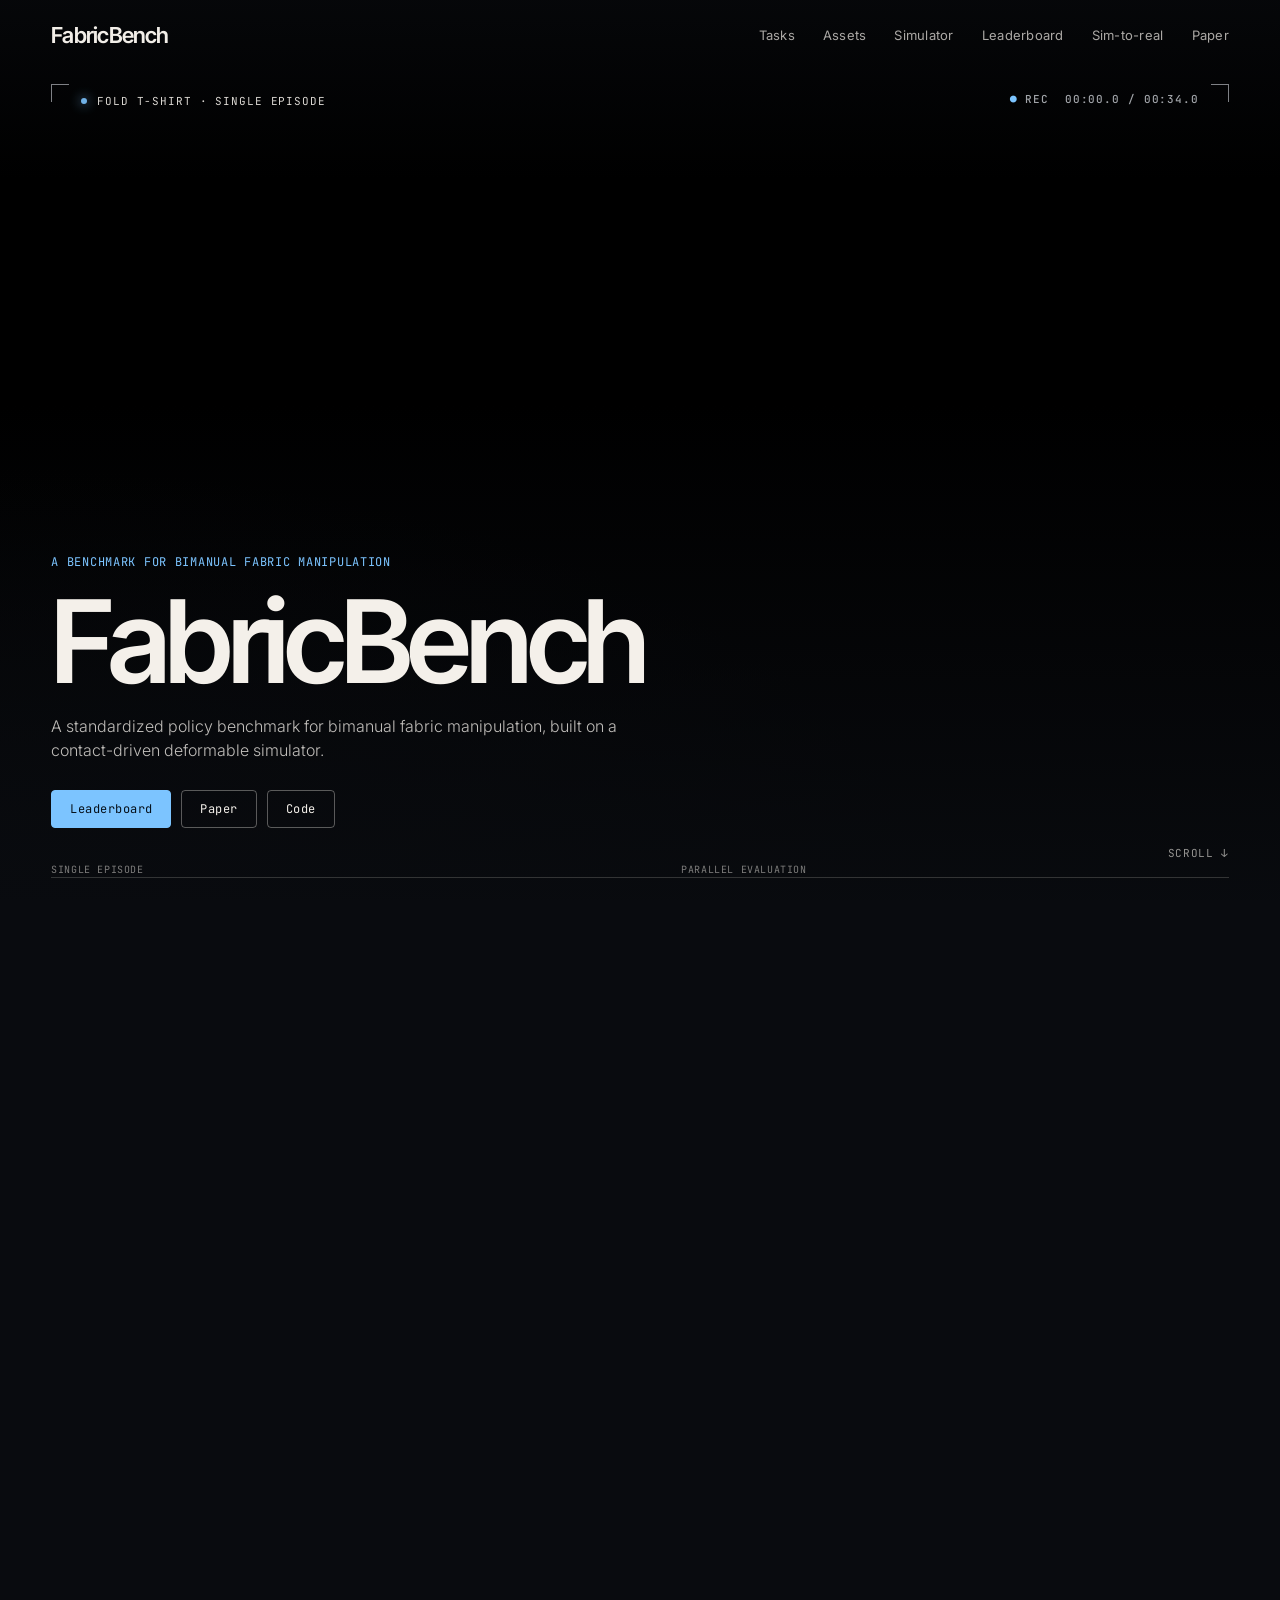
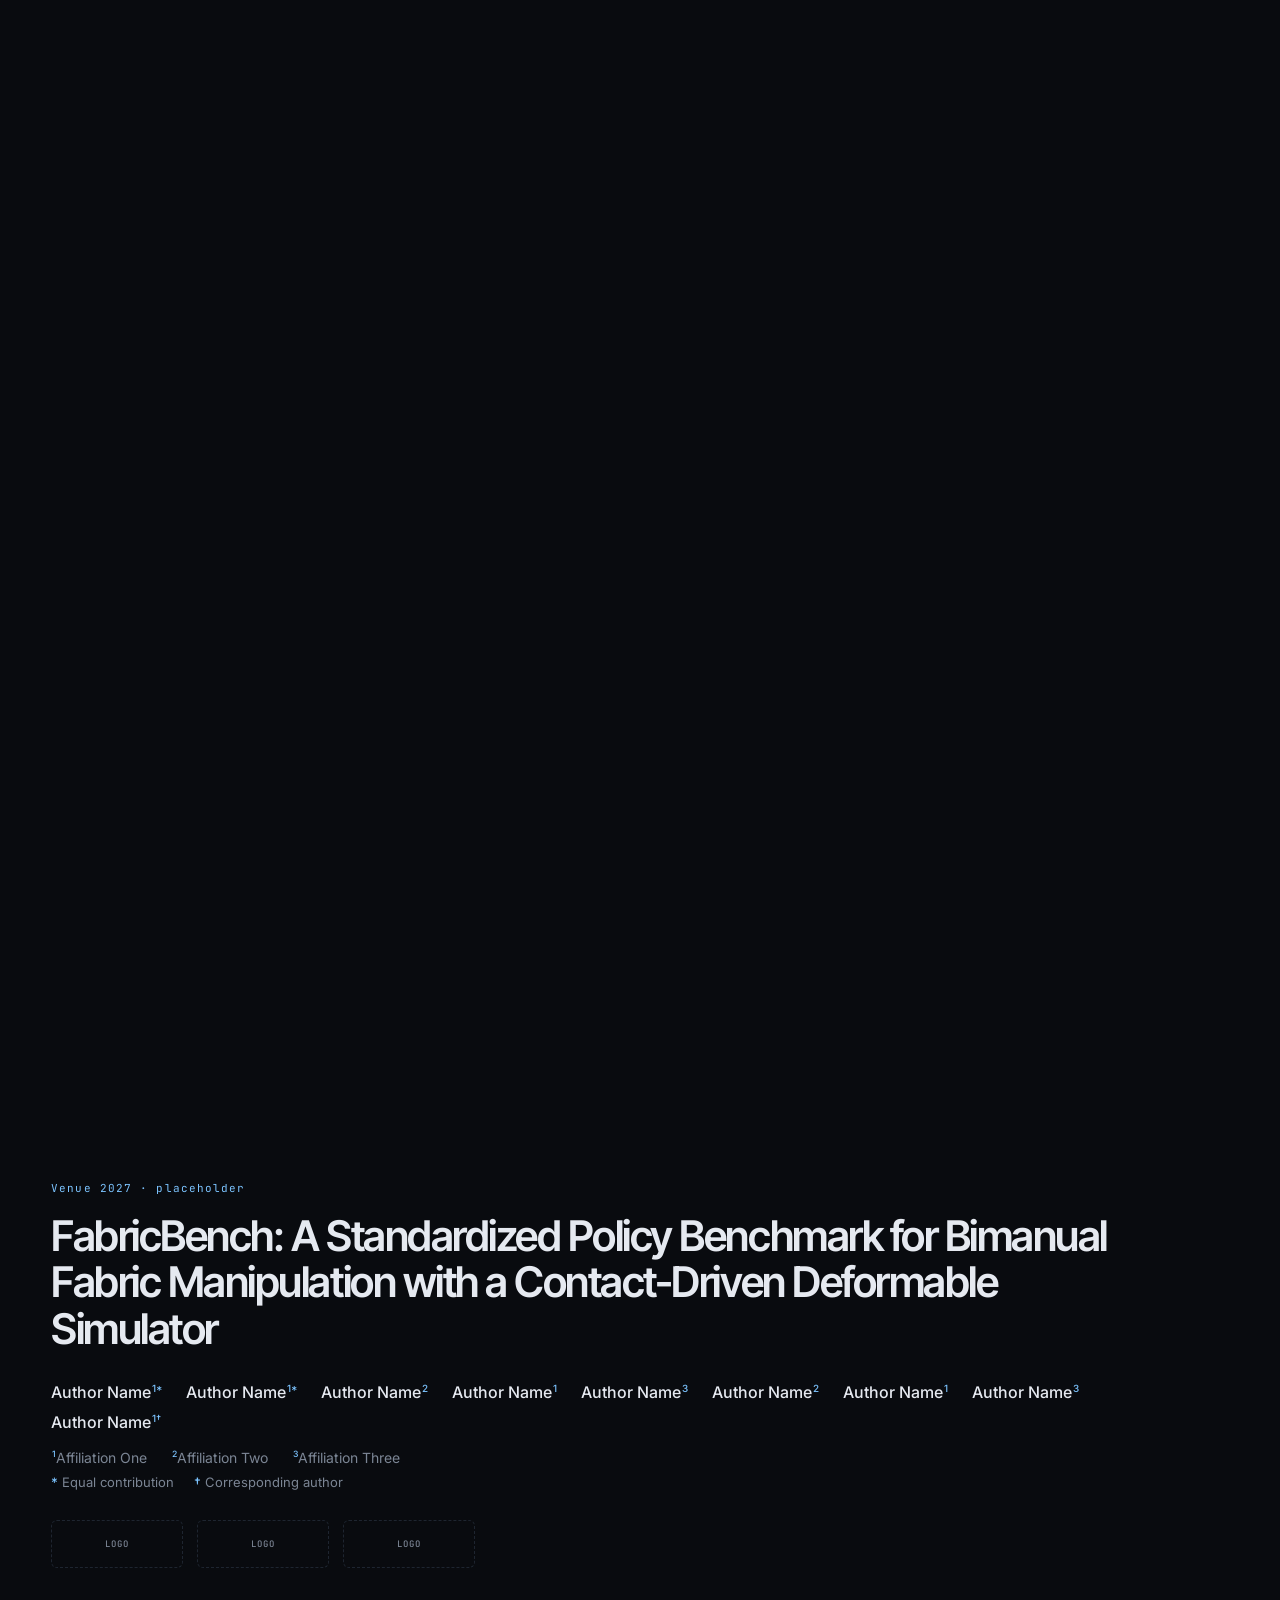
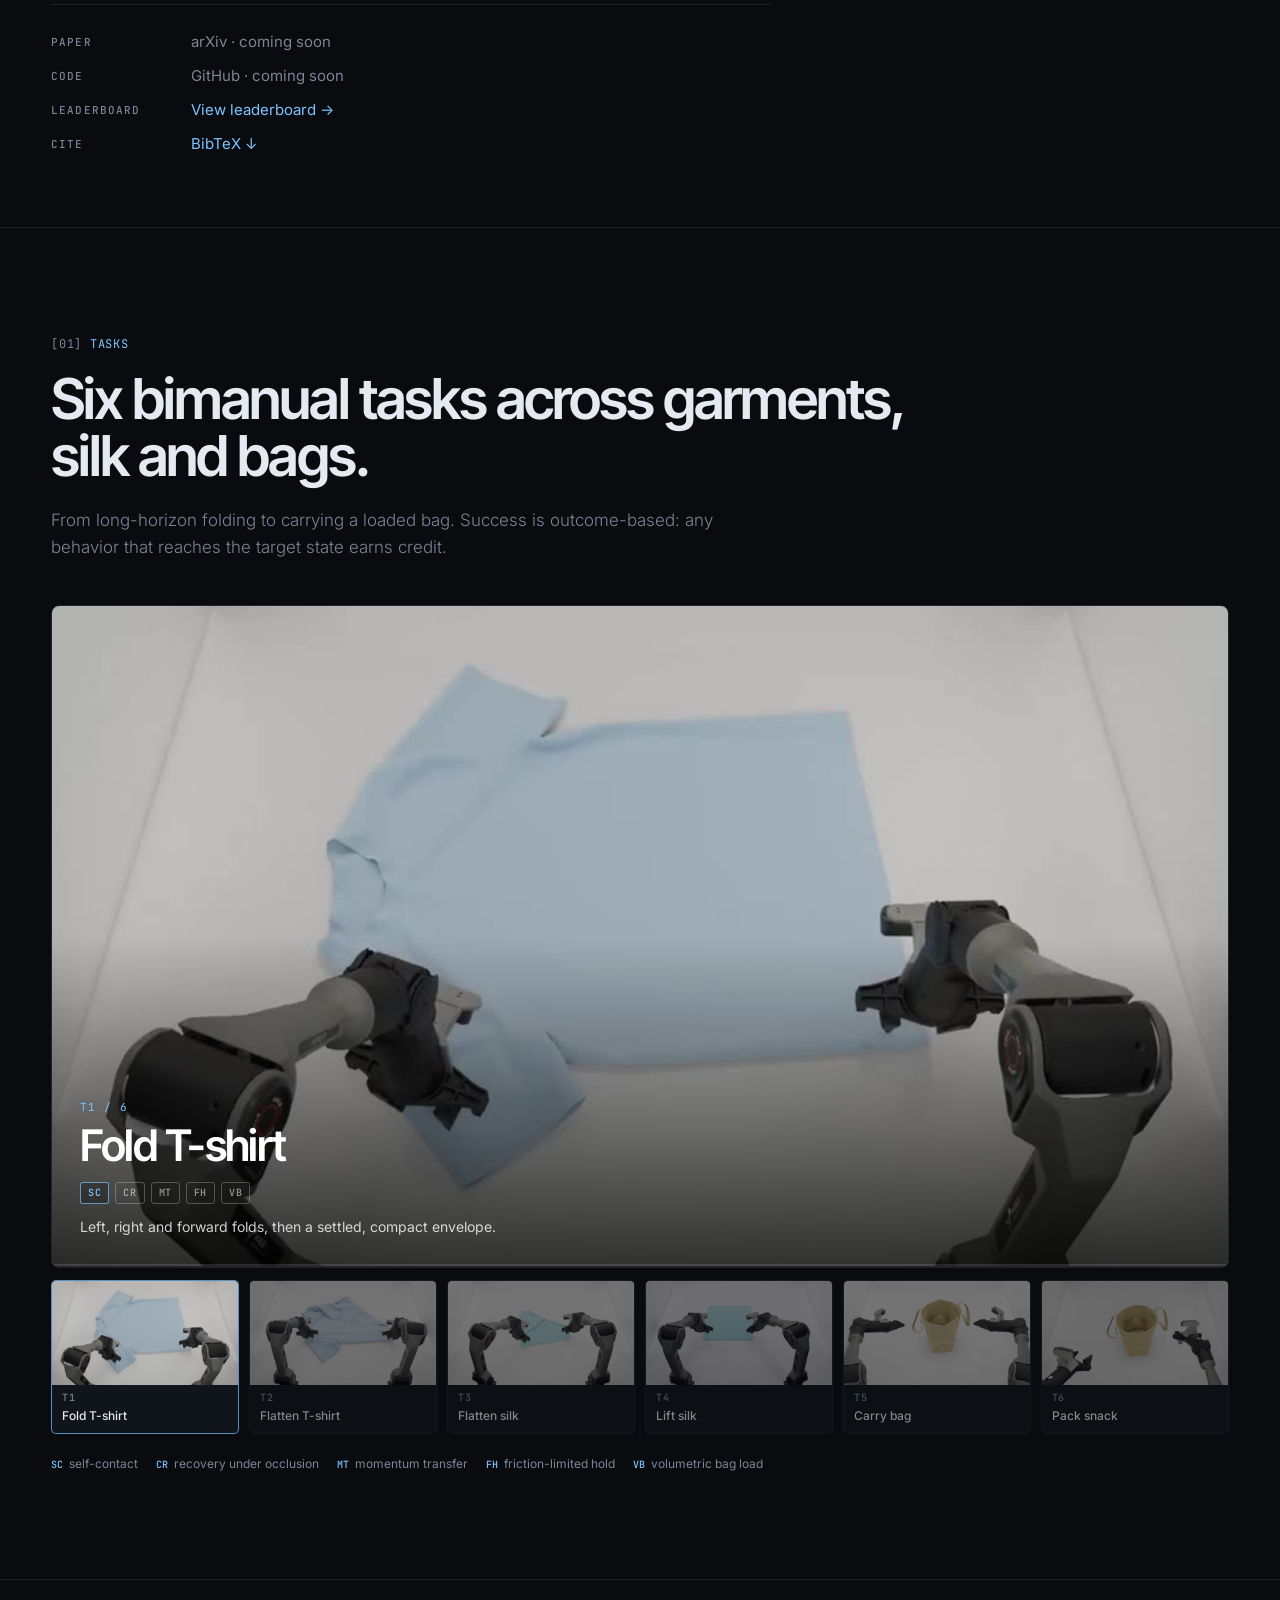
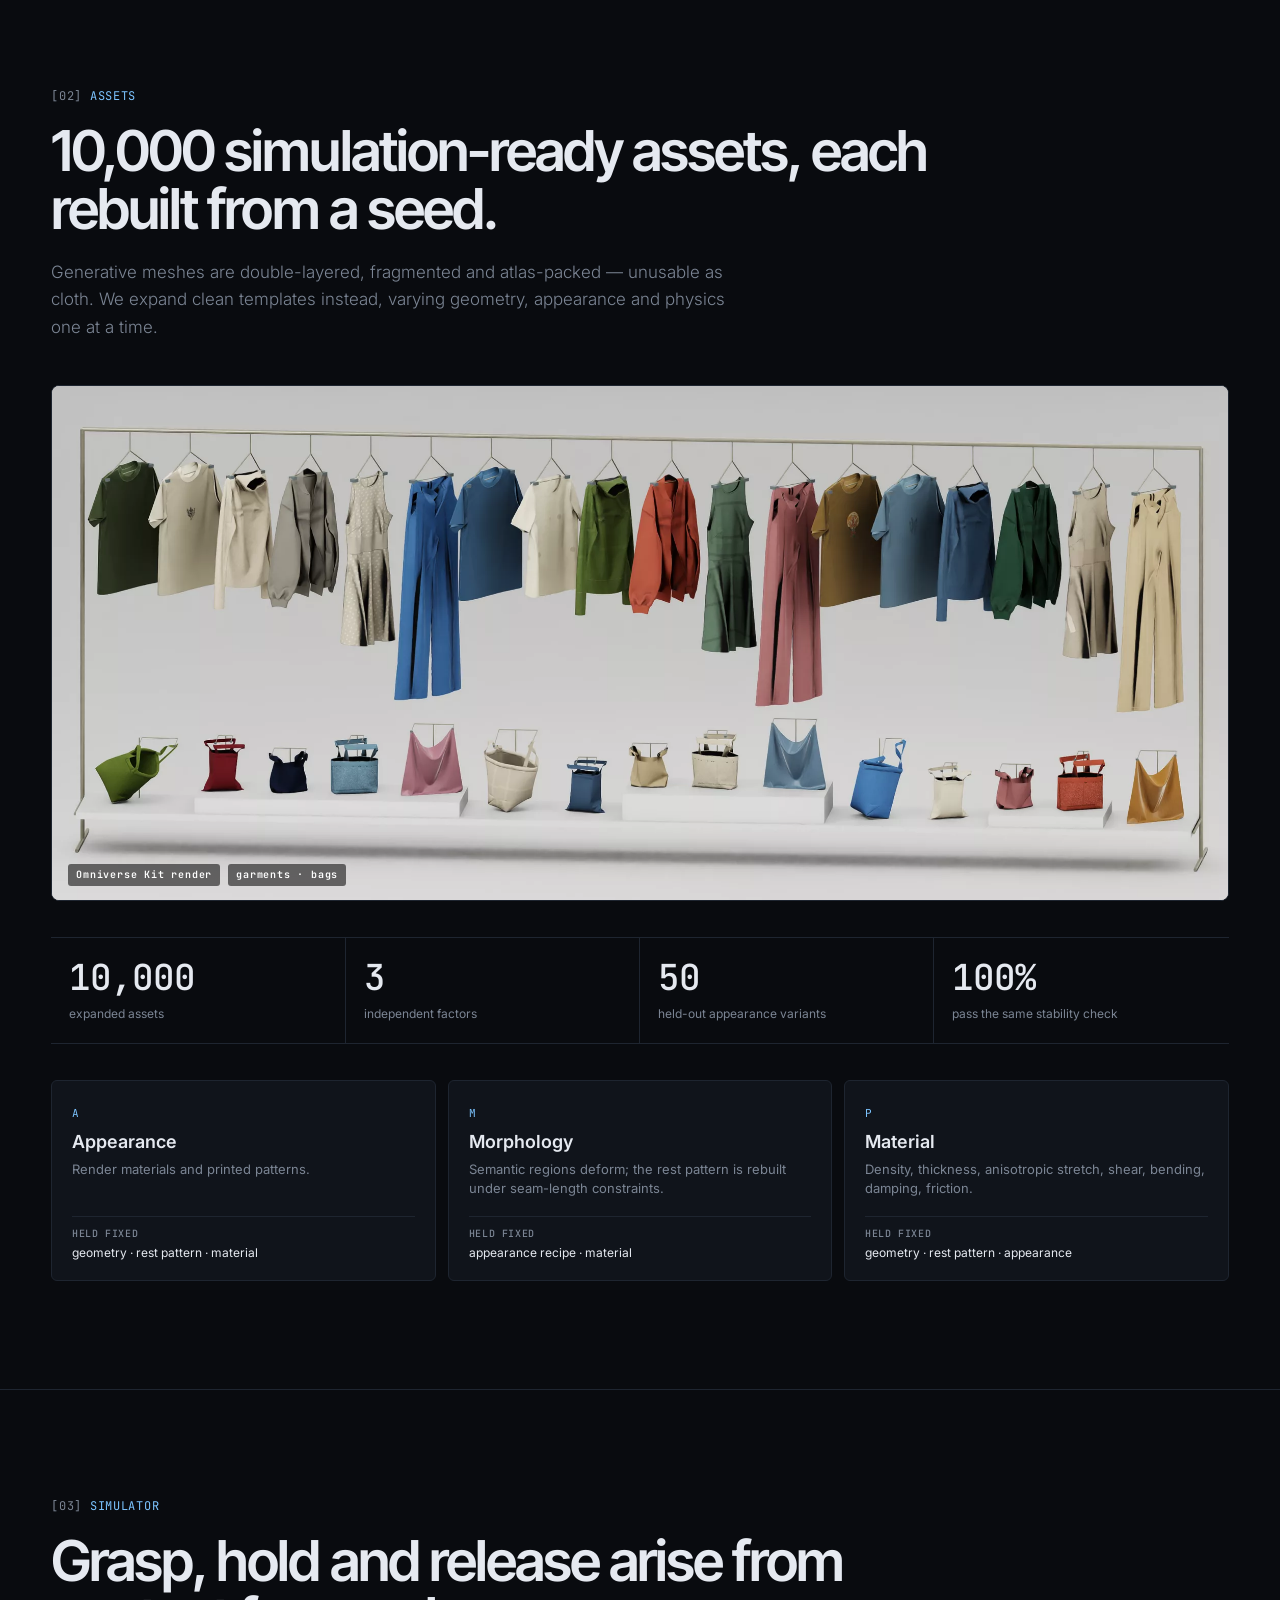
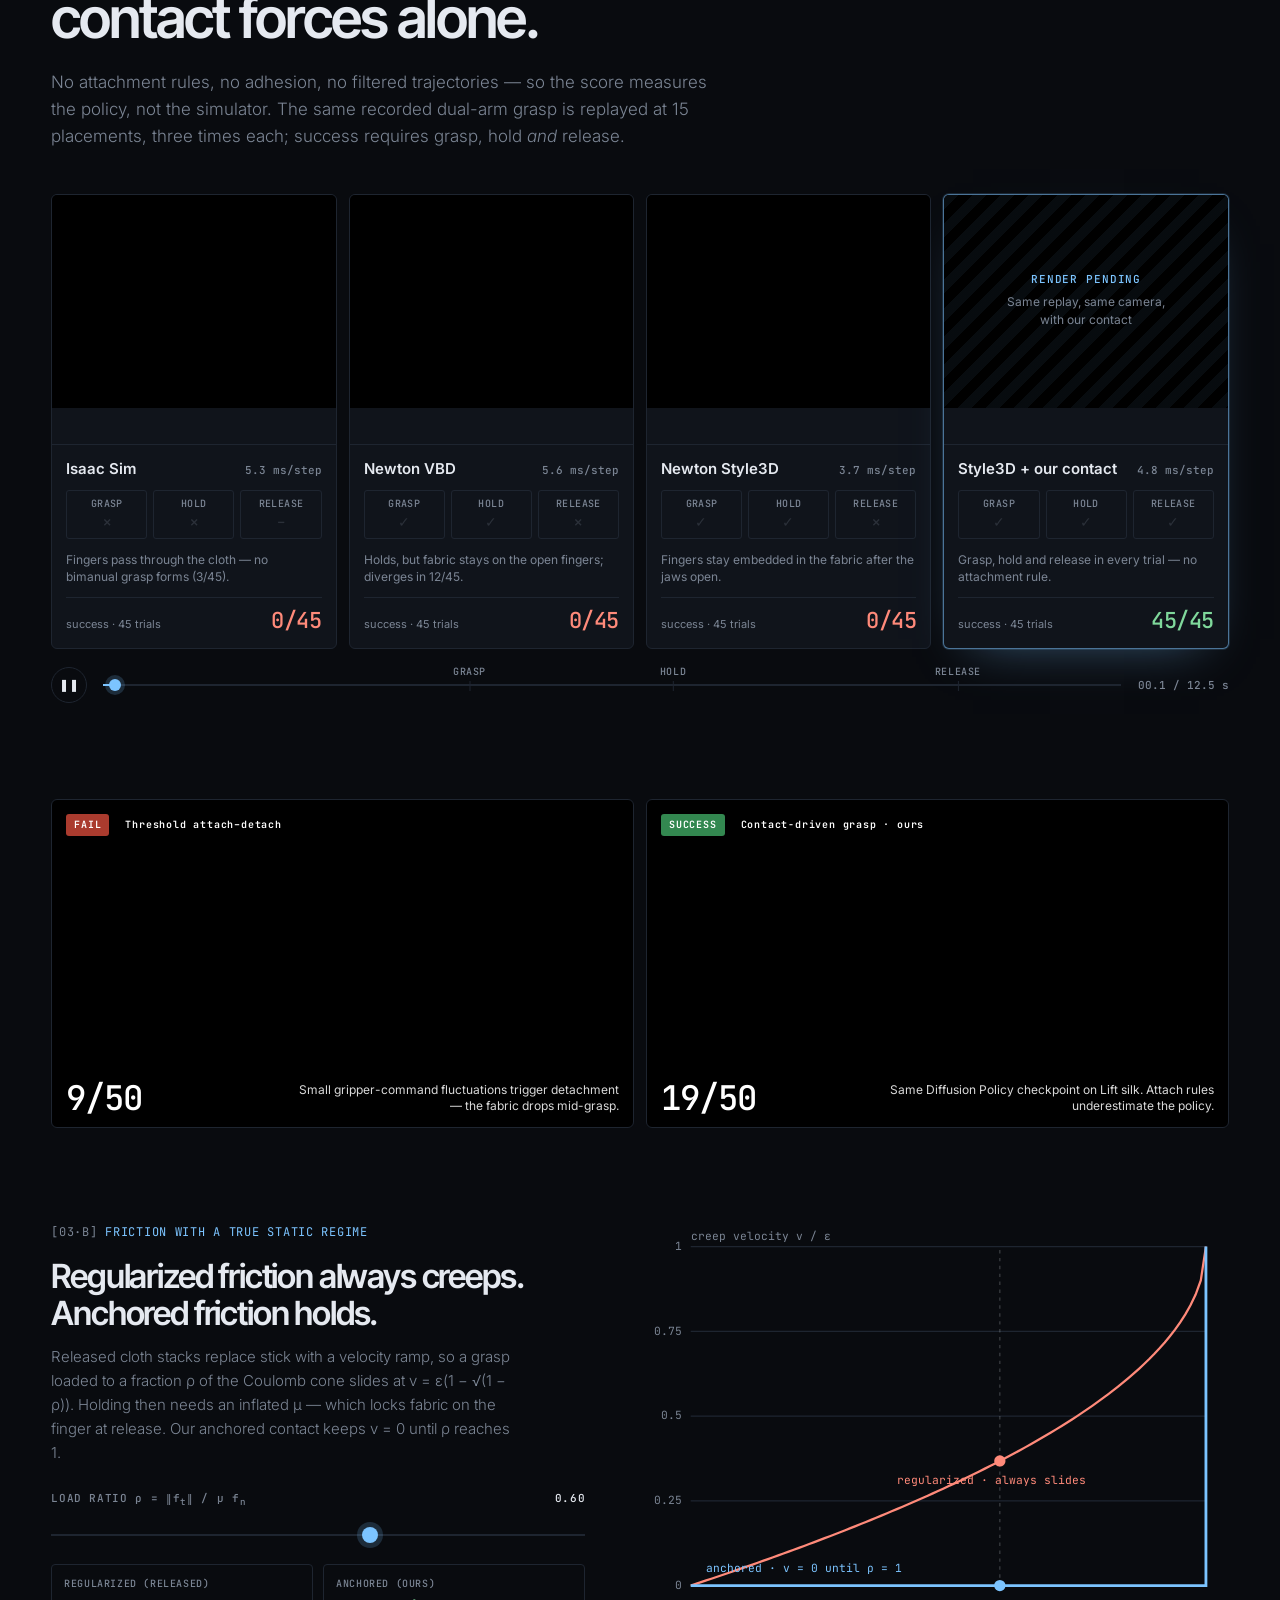
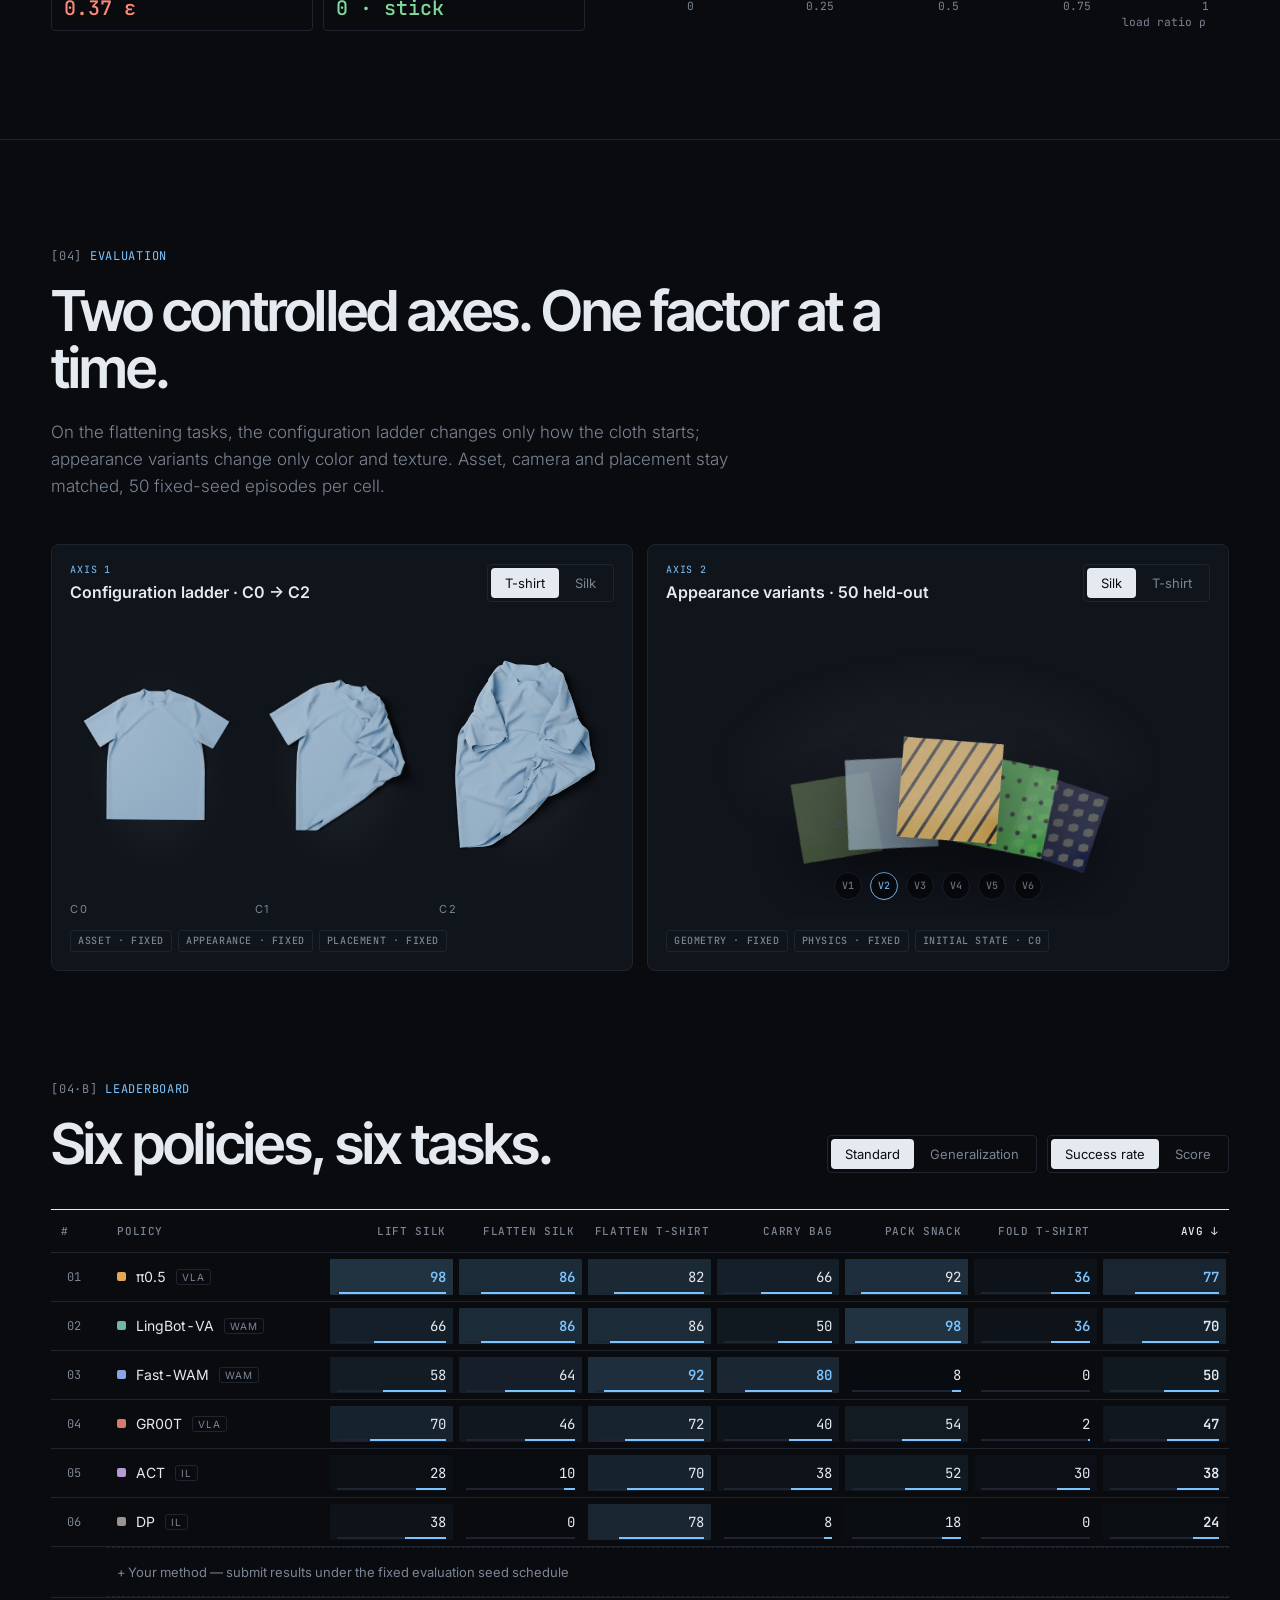
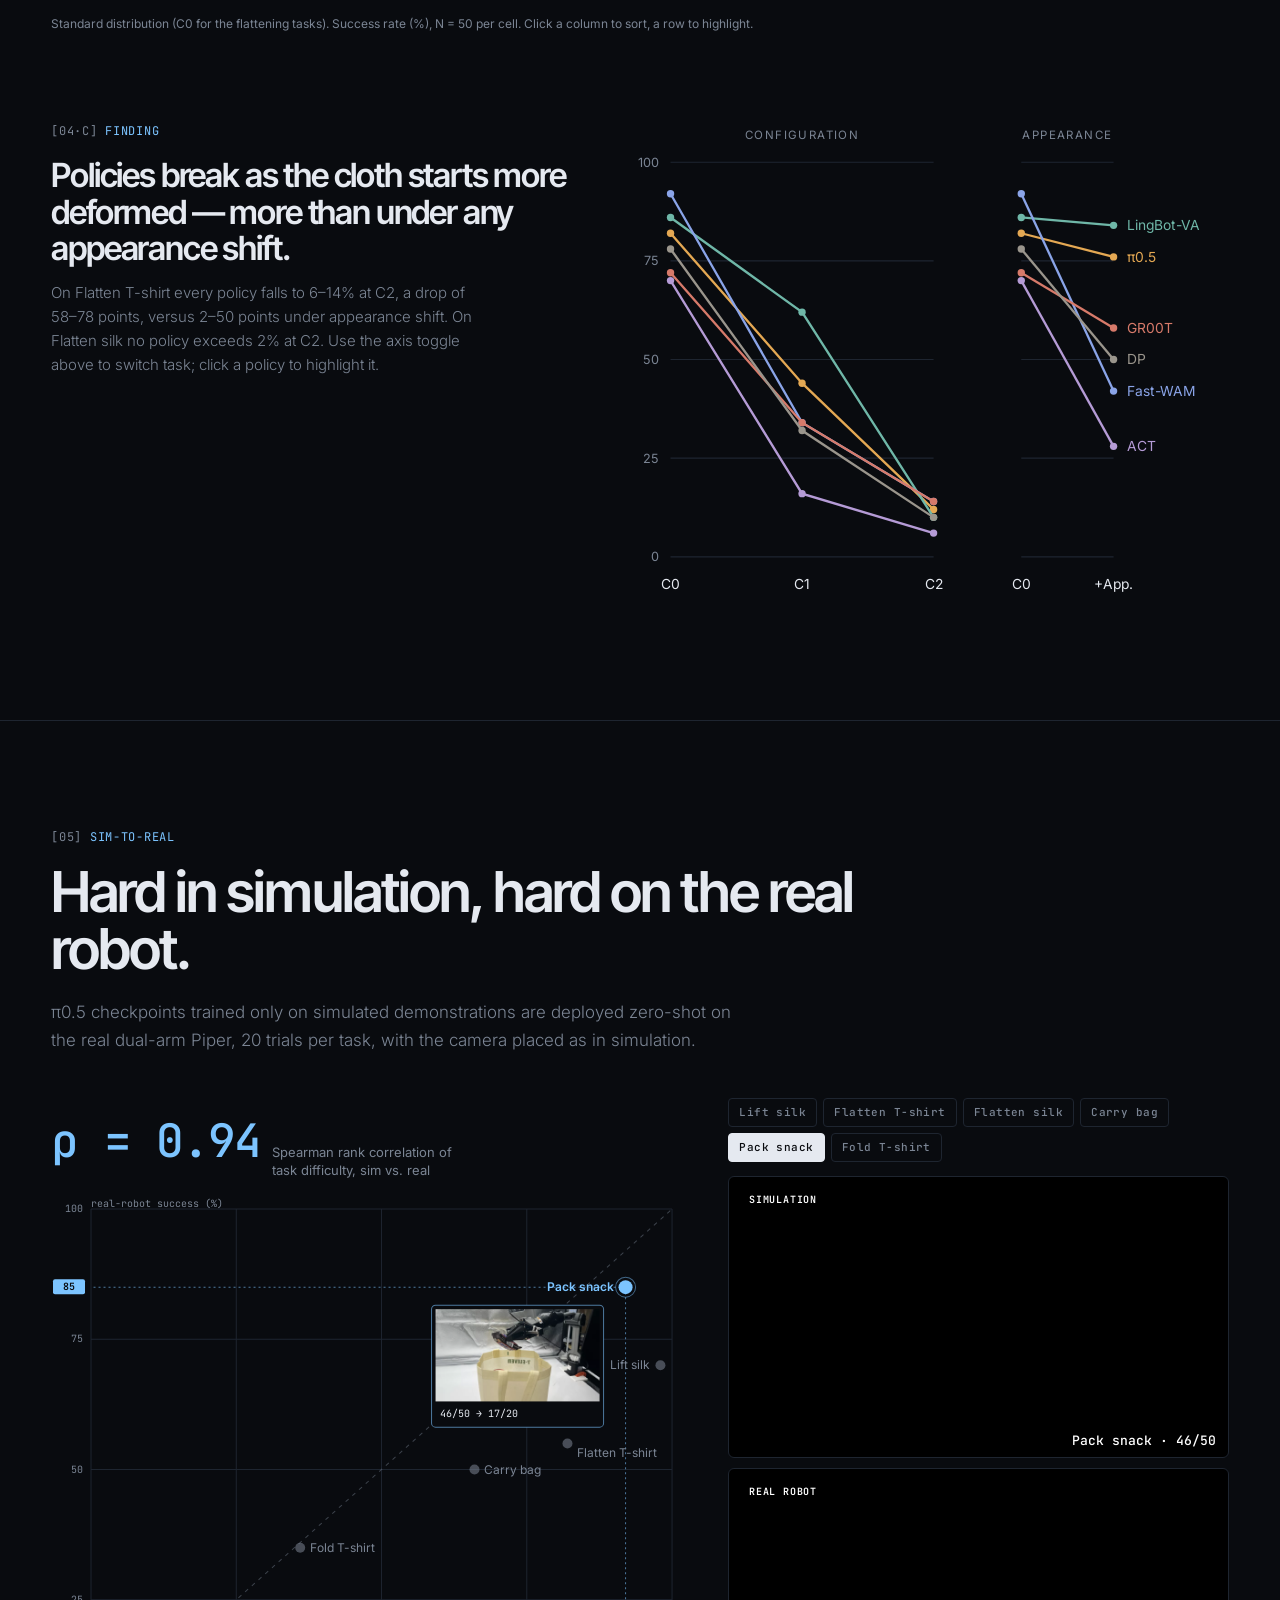
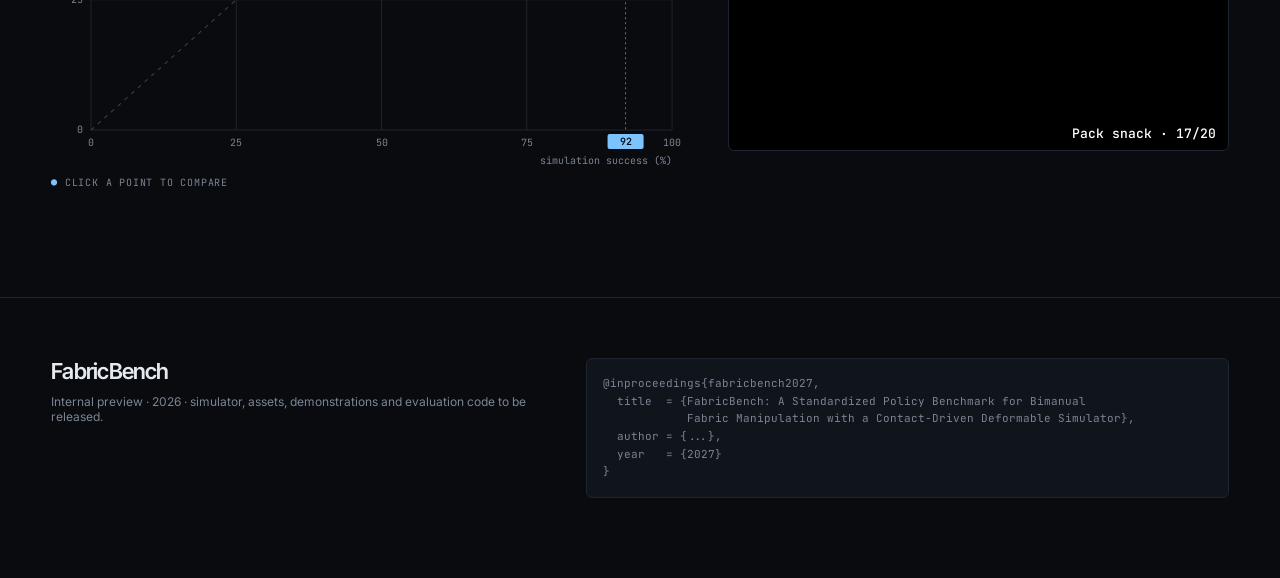
==== commit 00f969dd: "Hero: portrait layout (video fitted down to title, stats always shown), paper title/author byline pl" ====
--- a/index.html
+++ b/index.html
@@ -465,6 +465,47 @@
   .titleblock .btns, .titleblock .cta { margin-top:12px; }
   .pvw { max-height:calc(100vh - 80px); aspect-ratio:auto; height:calc(100vh - 80px); }
 }
+/* 论文标题 / 作者 / 单位 */
+.byline { padding:clamp(64px,9vh,110px) 0 clamp(56px,8vh,90px); border-bottom:1px solid var(--line); }
+.by-k { font-size:11px; letter-spacing:.1em; }
+.by-k .venue { color:var(--accent); }
+.ptitle { margin-top:18px; max-width:1100px; font-size:clamp(28px,3.3vw,48px); line-height:1.1; }
+.names { margin-top:30px; display:flex; flex-wrap:wrap; gap:8px 24px; font-size:clamp(15px,1.25vw,18px); font-weight:500; color:var(--text); max-width:1100px; }
+.names a { cursor:pointer; border-bottom:1px solid transparent; transition:border-color .2s; }
+.names a:hover { border-color:var(--muted); }
+.names sup, .affs sup { font-size:.62em; color:var(--accent); margin-left:1px; font-weight:500; }
+.affs { margin-top:16px; display:flex; flex-wrap:wrap; gap:4px 24px; font-size:14px; color:var(--muted); }
+.notes { margin-top:8px; display:flex; gap:20px; font-size:13px; color:var(--muted); }
+.notes b { color:var(--accent); font-weight:500; }
+.logos { display:flex; gap:14px; flex-wrap:wrap; margin-top:30px; }
+.logos i { width:132px; height:48px; border:1px dashed var(--line); border-radius:6px; display:flex; align-items:center; justify-content:center; font:500 9px/1 "JetBrains Mono", monospace; letter-spacing:.1em; color:var(--muted); font-style:normal; }
+.meta { display:grid; grid-template-columns:140px 1fr; gap:12px 0; margin-top:36px; padding-top:26px; border-top:1px solid var(--line); max-width:720px; }
+.meta dt { font:500 11px/22px "JetBrains Mono", monospace; letter-spacing:.1em; color:var(--muted); }
+.meta dd { font-size:15px; line-height:22px; }
+.meta a { color:var(--accent); }
+.meta a.soon { color:var(--muted); cursor:default; }
+@media (max-width: 760px) {
+  .names { gap:4px 16px; margin-top:22px; }
+  .affs { font-size:13px; flex-direction:column; }
+  .notes { flex-direction:column; gap:2px; }
+  .logos i { width:96px; height:38px; }
+  .meta { grid-template-columns:112px 1fr; }
+}
+/* 竖屏(手机+平板)首屏:视频占上方约 62%,标题落在深色底上;横屏仍铺满 */
+@media (orientation: portrait) {
+  .frame { inset:0 0 auto 0; height:62vh; }
+  .veil { background:linear-gradient(180deg, rgba(9,11,15,.55) 0%, rgba(9,11,15,0) 20%, rgba(9,11,15,0) 72%, rgba(9,11,15,1) 100%); }
+}
+/* 所有竖屏:视频高度由 JS 算到标题中线(--fh),四个数字常显 */
+@media (orientation: portrait) {
+  .frame { height:var(--fh,62vh); }
+  .stat { opacity:1 !important; transform:none !important; }
+}
+/* 电脑竖屏:只放大大标题(和横屏同级),副标题/按钮/数字保持横屏像素字号 */
+@media (orientation: portrait) and (min-width: 761px) {
+  .titleblock h1 { font-size:min(12.5vw,148px); }
+  .row { flex-direction:column; align-items:flex-start; gap:36px; }
+}
 </style>
 </head>
 <body>
@@ -502,6 +543,26 @@
     <div class="progress"><i id="bar"></i></div>
   </div>
 </header>
+
+<!-- ═════════ 论文标题 / 作者 / 单位(版式占位,内容待填) ═════════ -->
+<section class="byline" id="paper">
+  <div class="wrap">
+    <div class="by-k mono"><span class="venue">Venue 2027 · placeholder</span></div>
+    <h2 class="ptitle">FabricBench: A Standardized Policy Benchmark for Bimanual Fabric Manipulation with a Contact-Driven Deformable Simulator</h2>
+    <p class="names">
+      <a>Author Name<sup>1*</sup></a><a>Author Name<sup>1*</sup></a><a>Author Name<sup>2</sup></a><a>Author Name<sup>1</sup></a><a>Author Name<sup>3</sup></a><a>Author Name<sup>2</sup></a><a>Author Name<sup>1</sup></a><a>Author Name<sup>3</sup></a><a>Author Name<sup>1†</sup></a>
+    </p>
+    <p class="affs"><span><sup>1</sup>Affiliation One</span><span><sup>2</sup>Affiliation Two</span><span><sup>3</sup>Affiliation Three</span></p>
+    <p class="notes"><span><b>*</b> Equal contribution</span><span><b>†</b> Corresponding author</span></p>
+    <div class="logos"><i>LOGO</i><i>LOGO</i><i>LOGO</i></div>
+    <dl class="meta">
+      <dt>PAPER</dt><dd><a class="soon">arXiv · coming soon</a></dd>
+      <dt>CODE</dt><dd><a class="soon">GitHub · coming soon</a></dd>
+      <dt>LEADERBOARD</dt><dd><a href="#leaderboard">View leaderboard →</a></dd>
+      <dt>CITE</dt><dd><a href="#cite">BibTeX ↓</a></dd>
+    </dl>
+  </div>
+</section>
 
 <main>
   <!-- ═════════ [01] 任务 ═════════ -->
@@ -683,7 +744,7 @@
     <div class="wrap foot">
       <div><div class="mark" style="font-family:var(--display);font-size:22px;font-weight:var(--display-weight);letter-spacing:var(--display-track);color:var(--text)">FabricBench</div>
         <p style="margin-top:10px">Internal preview · 2026 · simulator, assets, demonstrations and evaluation code to be released.</p></div>
-      <pre class="bib mono">@inproceedings{fabricbench2027,
+      <pre class="bib mono" id="cite">@inproceedings{fabricbench2027,
   title  = {FabricBench: A Standardized Policy Benchmark for Bimanual
             Fabric Manipulation with a Contact-Driven Deformable Simulator},
   author = {...},
@@ -693,19 +754,6 @@
   </footer>
 </main>
 
-
-<div class="picker" id="picker">
-  <span class="x" id="pmin">–</span>
-  <div class="body">
-    <h4>整体风格</h4>
-    <div class="opt">
-      <label><input type="radio" name="theme" value="cinema"> A · 暗色电影感(衬线)</label>
-      <label><input type="radio" name="theme" value="paper"> B · 浅色期刊感(画框)</label>
-      <label><input type="radio" name="theme" value="tech" checked> C · 暗色科技感(推荐)</label>
-    </div>
-
-  </div>
-</div>
 
 <script>
 /* ════════ 数据(论文 Table main / Table shift) ════════ */
@@ -1052,12 +1100,17 @@
 const rio = new IntersectionObserver(es=>es.forEach(e=>{ if(e.isIntersecting){ e.target.classList.add("in"); rio.unobserve(e.target); } }), {threshold:.12, rootMargin:"0px 0px -8% 0px"});
 document.querySelectorAll(".rv").forEach(el=>rio.observe(el));
 
-/* ════════ 方案切换 ════════ */
-document.querySelectorAll('input[name=theme]').forEach(r=> r.onchange = ()=>{ document.documentElement.dataset.theme = r.value; renderSlope(); });
-document.getElementById("pmin").onclick = ()=> document.getElementById("picker").classList.toggle("min");
-// 也可用地址参数直达某方案:index.html?theme=paper&order=wide
+/* ════════ 竖屏:视频延伸到标题中线,不留黑边 ════════ */
+function fitHero(){
+  const root = document.documentElement;
+  if (!matchMedia("(orientation: portrait)").matches) { root.style.removeProperty("--fh"); return; }
+  const h = document.querySelector(".titleblock h1"), stage = document.querySelector(".stage");
+  root.style.setProperty("--fh", (h.getBoundingClientRect().top - stage.getBoundingClientRect().top + h.offsetHeight*0.55) + "px");
+}
+fitHero(); addEventListener("resize", fitHero); document.fonts && document.fonts.ready.then(fitHero);
+
+/* ════════ 调试参数:index.html?t=秒 / ?y=屏数 ════════ */
 { const q = new URLSearchParams(location.search);
-  for (const k of ["theme"]) { const v=q.get(k); const r=v && document.querySelector(`input[name=${k}][value=${v}]`); if(r){ r.checked=true; r.onchange(); } }
   const tq=q.get("t"); if(tq){ vid.currentTime=+tq; } const y=q.get("y"); if(y) setTimeout(()=>{ scrollTo({top:+y*innerHeight}); onScroll(); },50); }
 </script>
 </body>
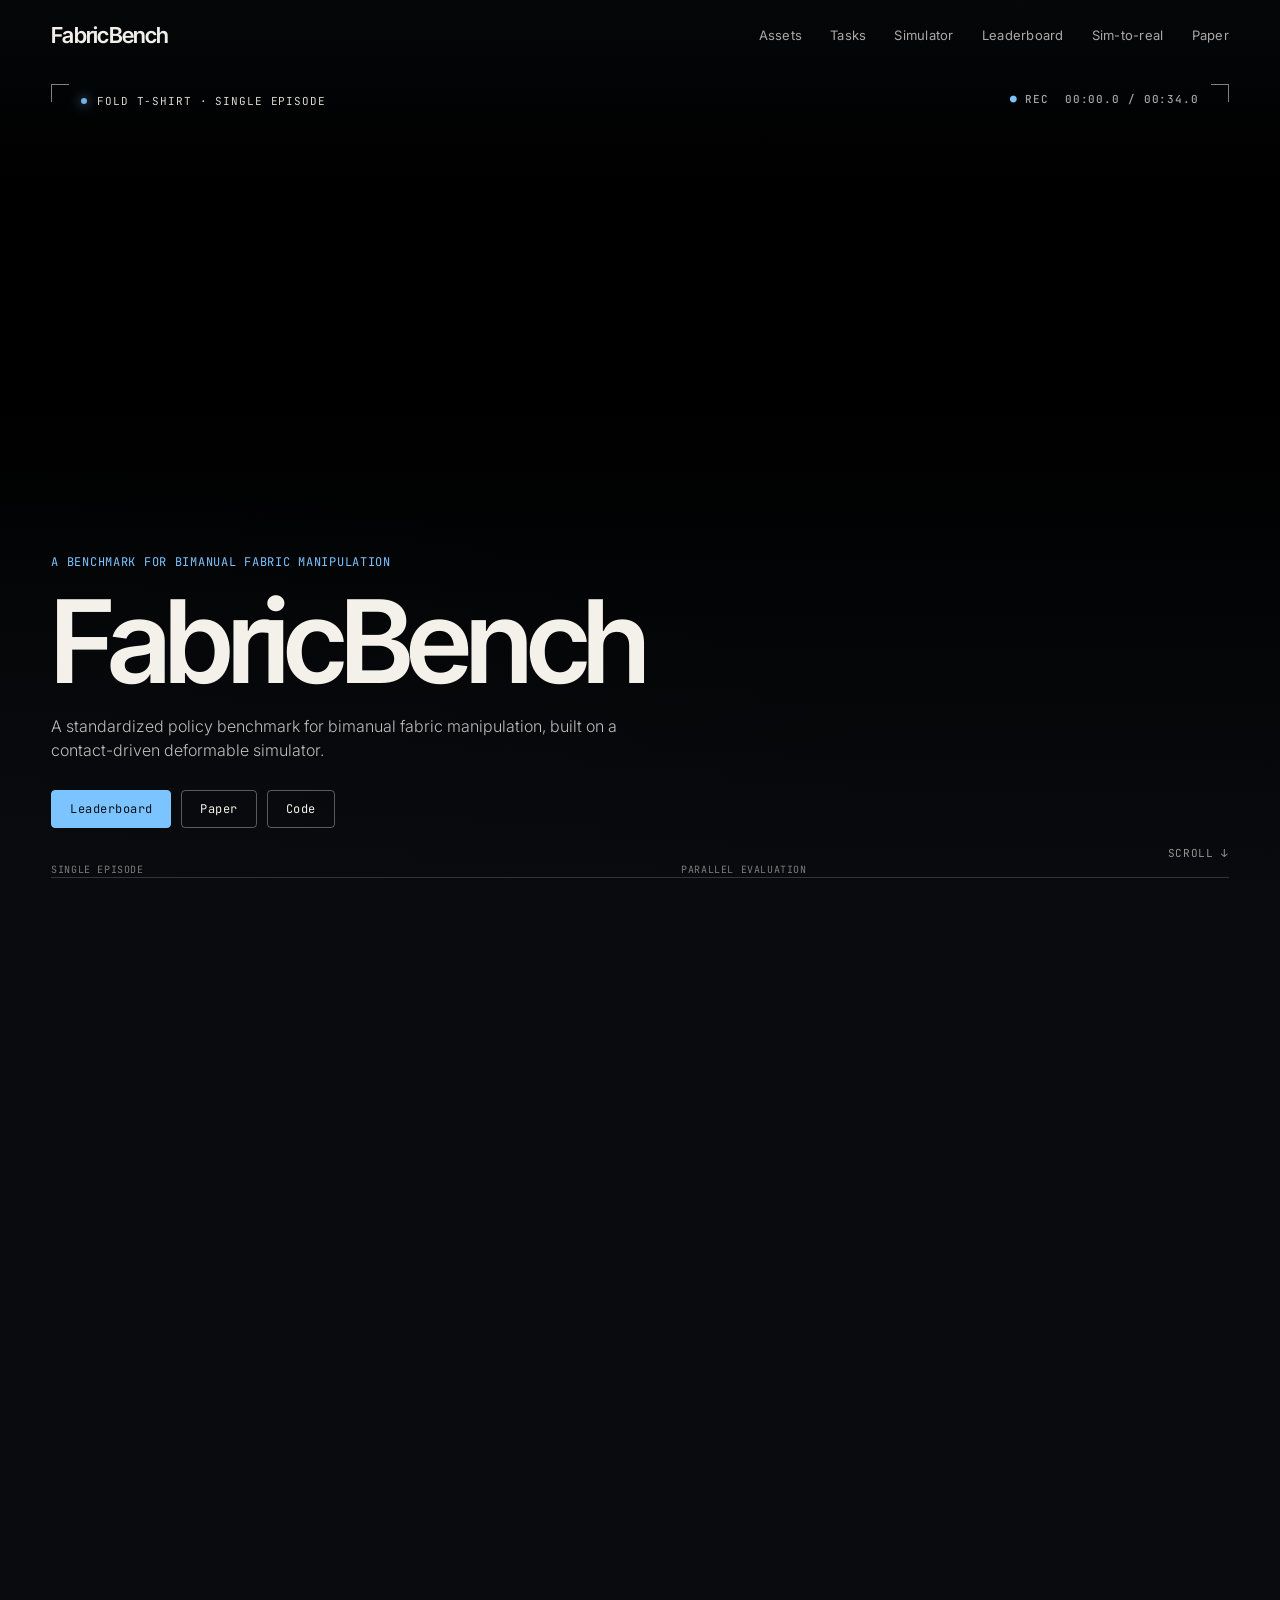
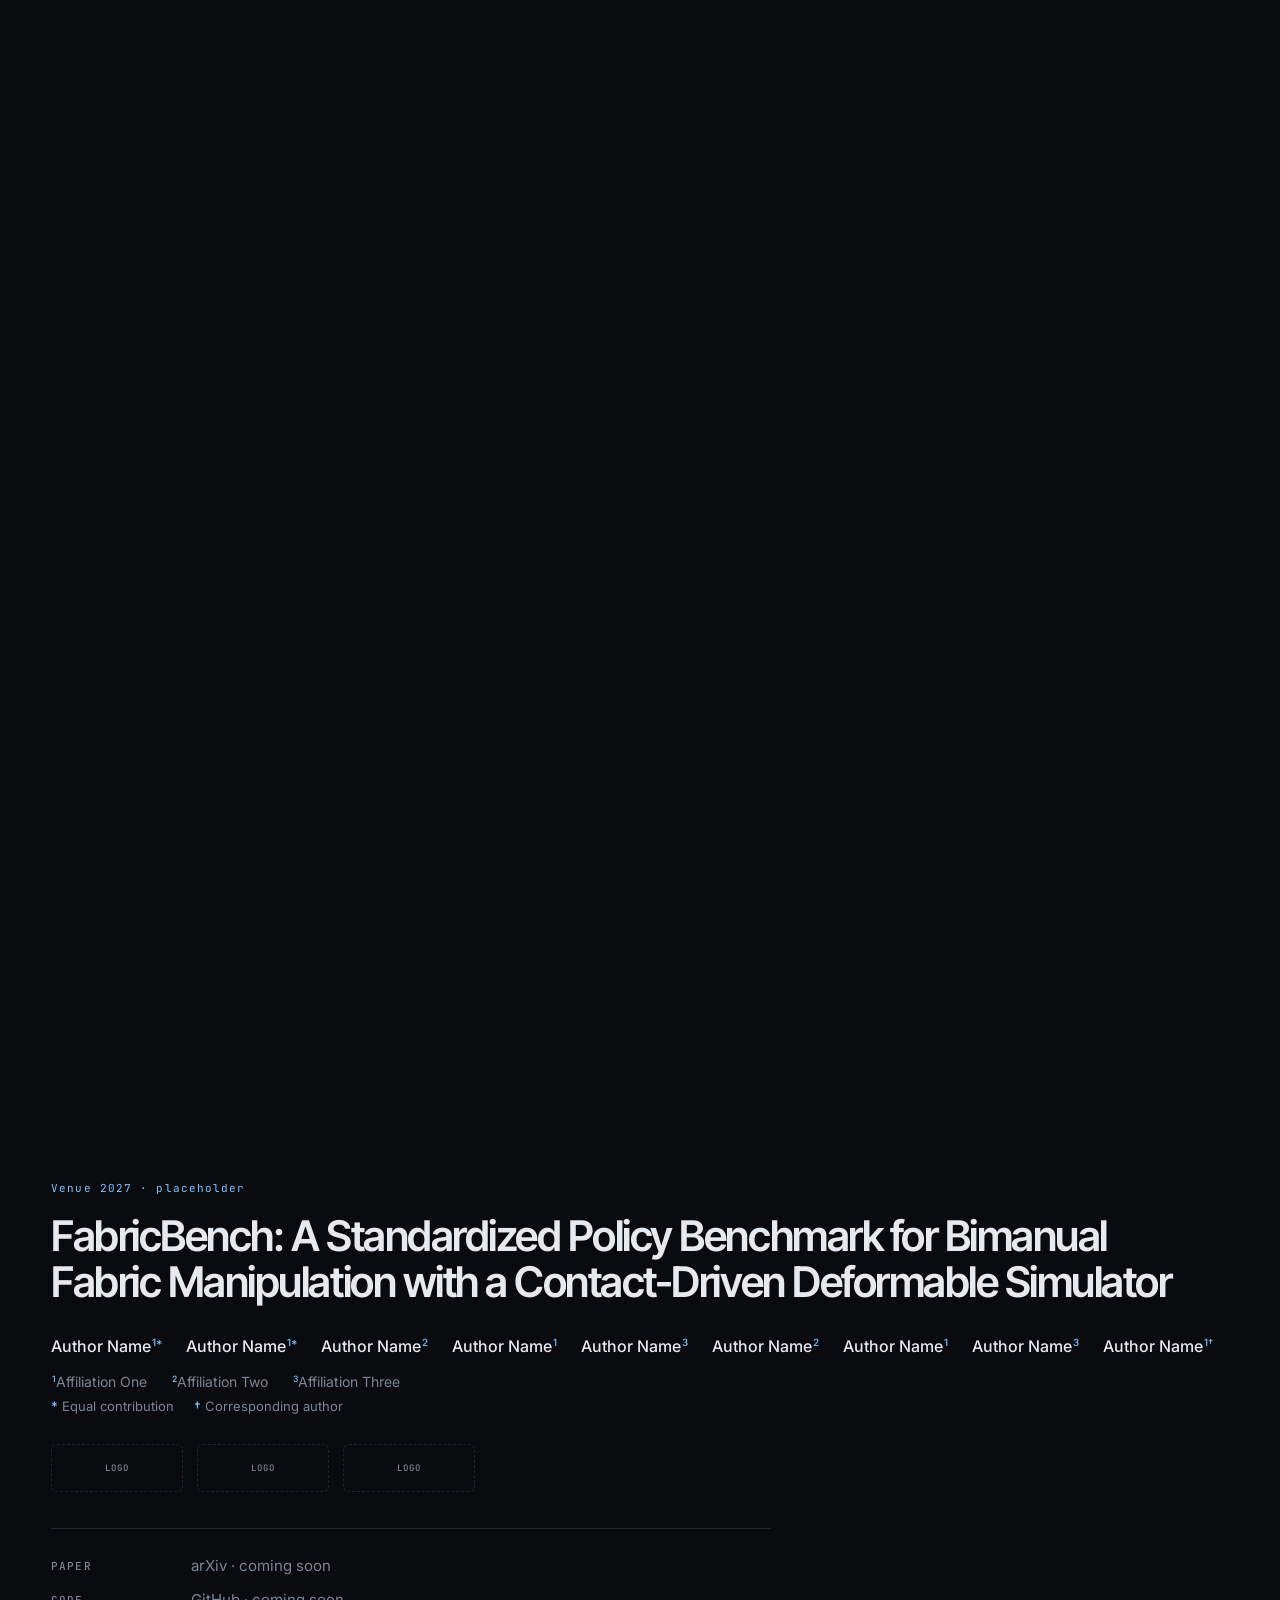
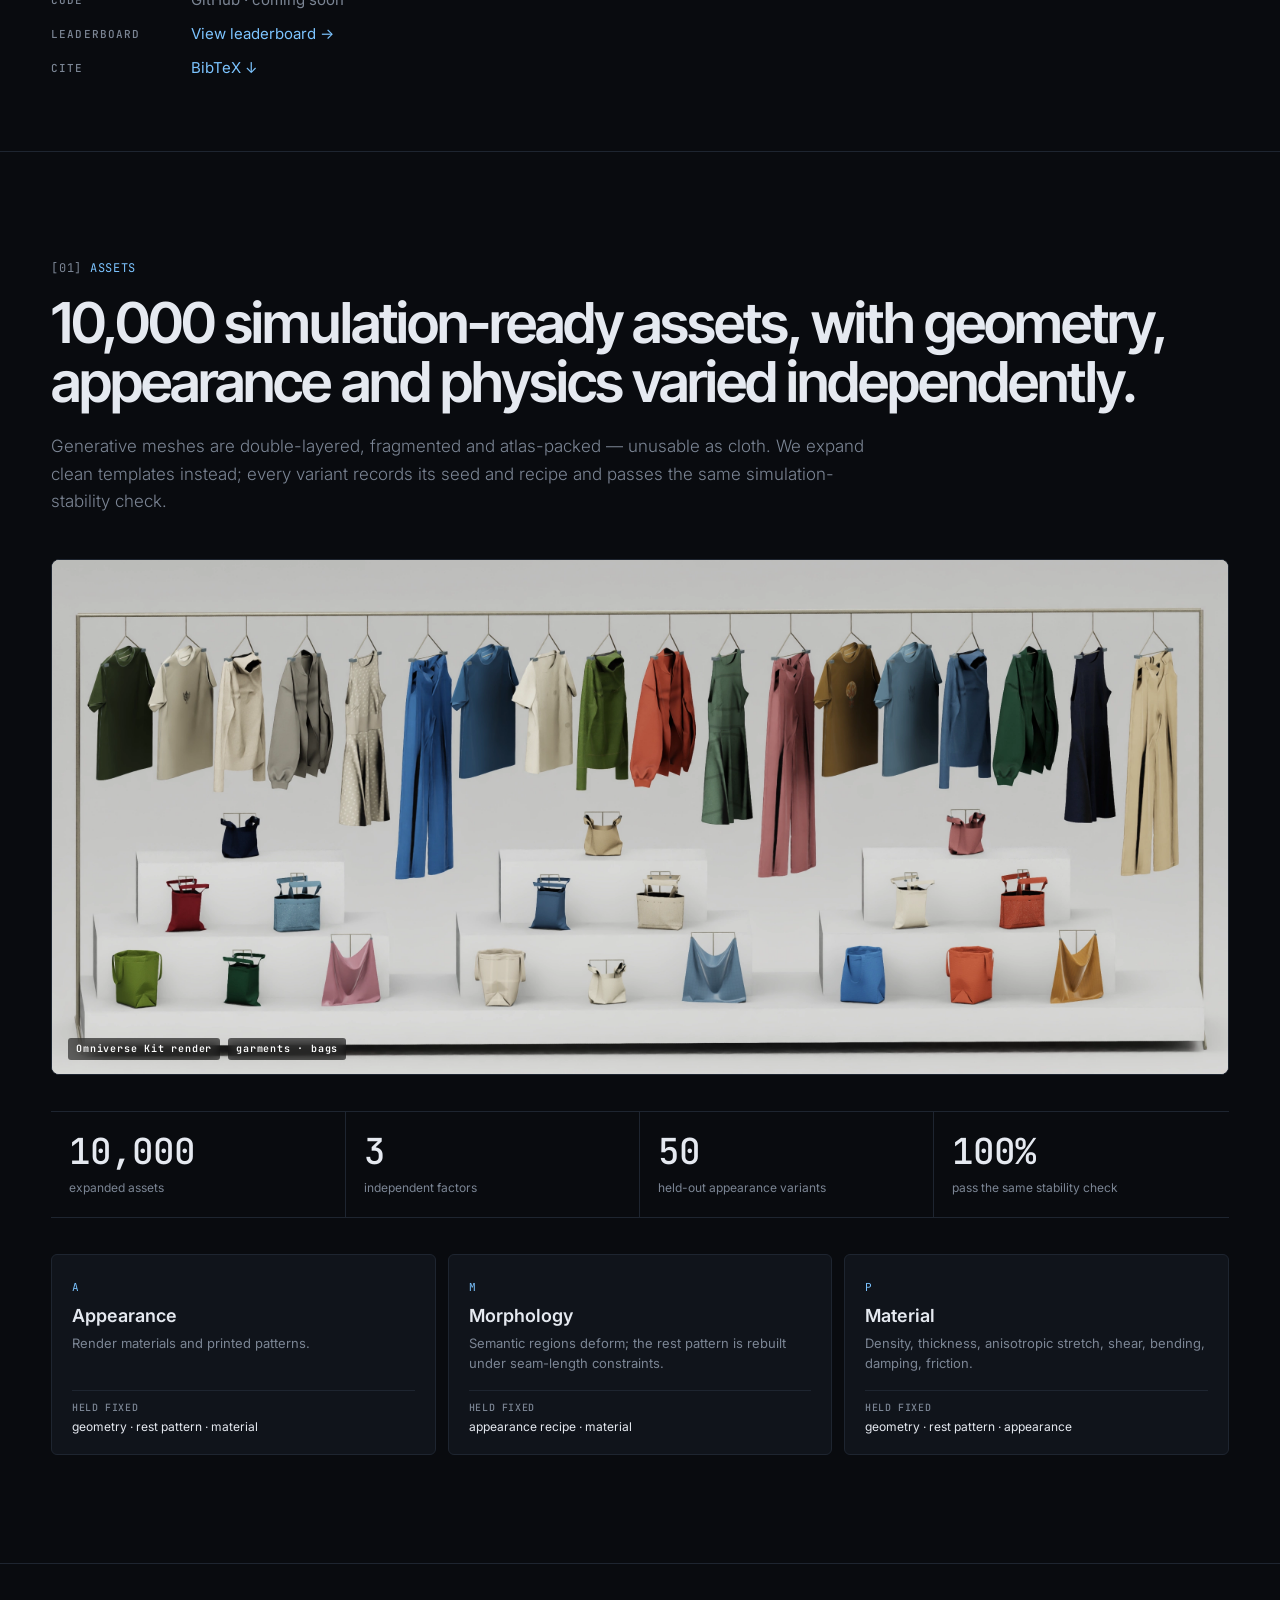
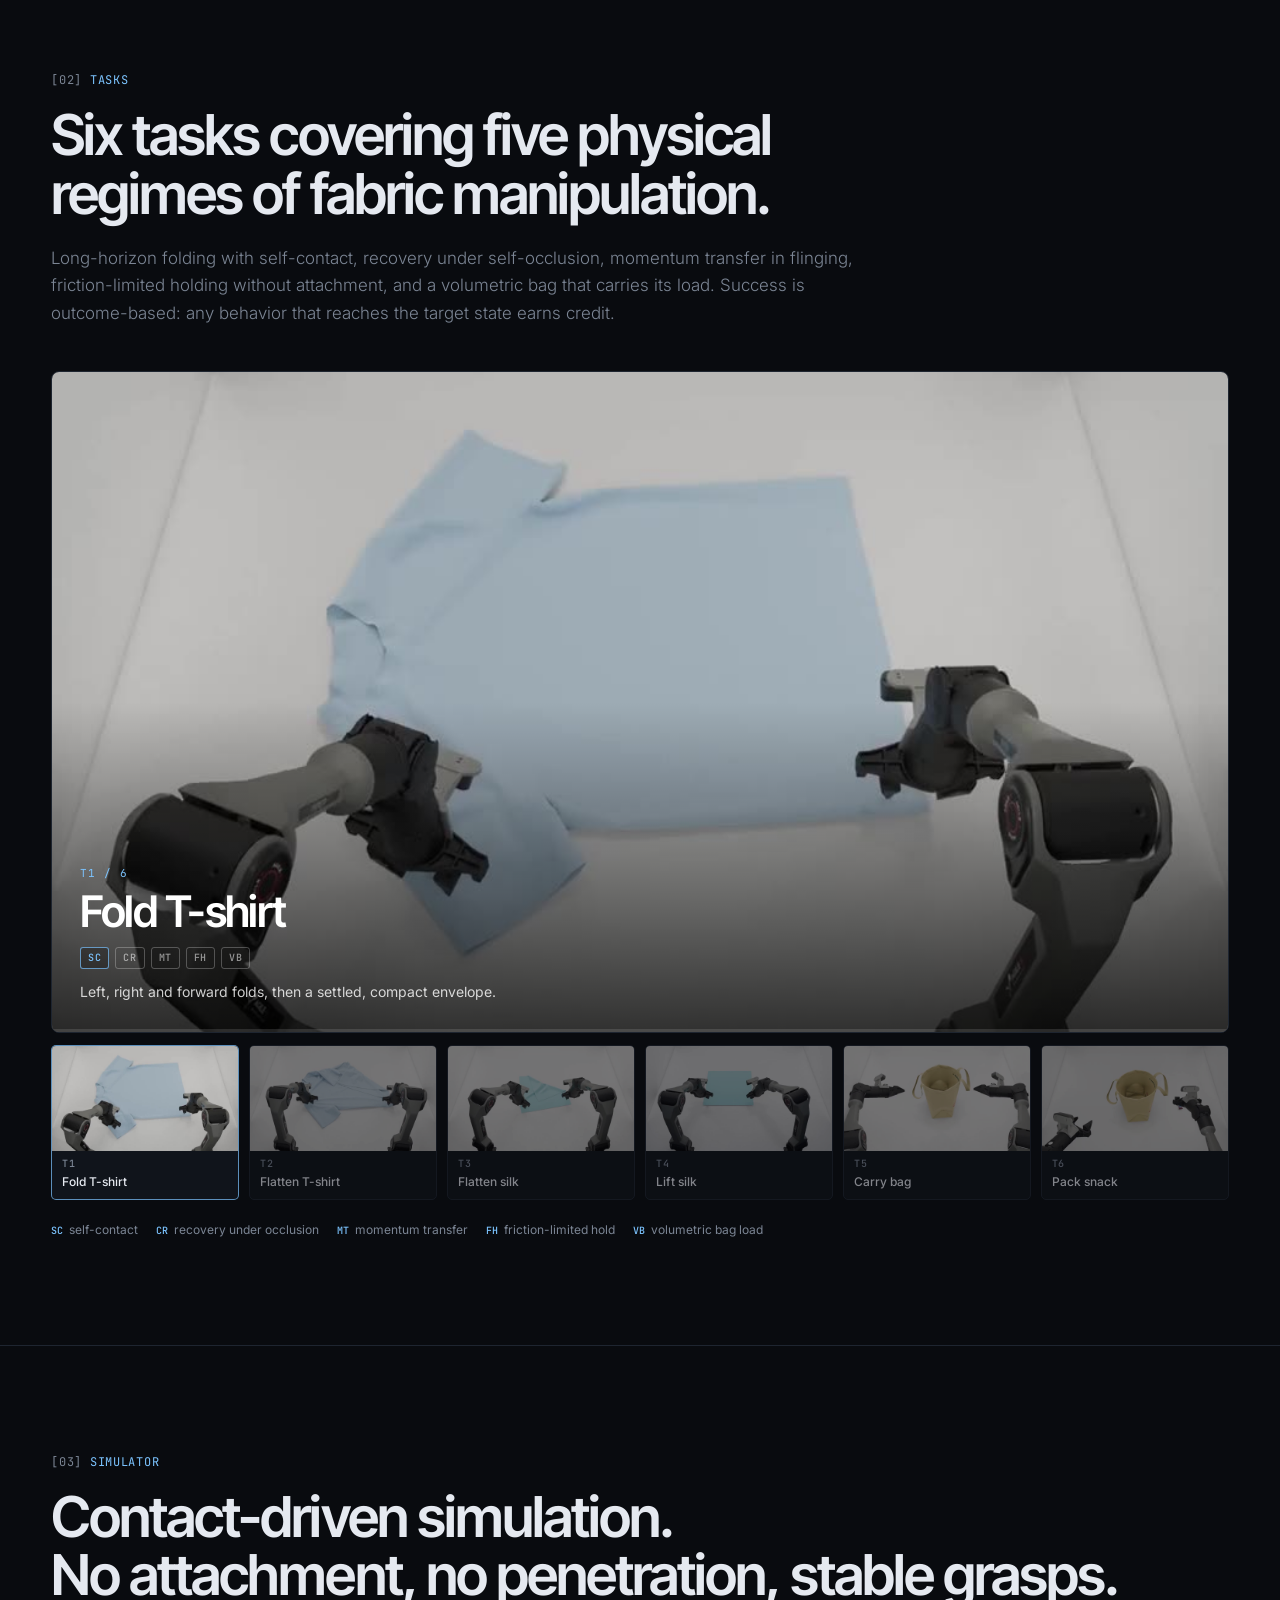
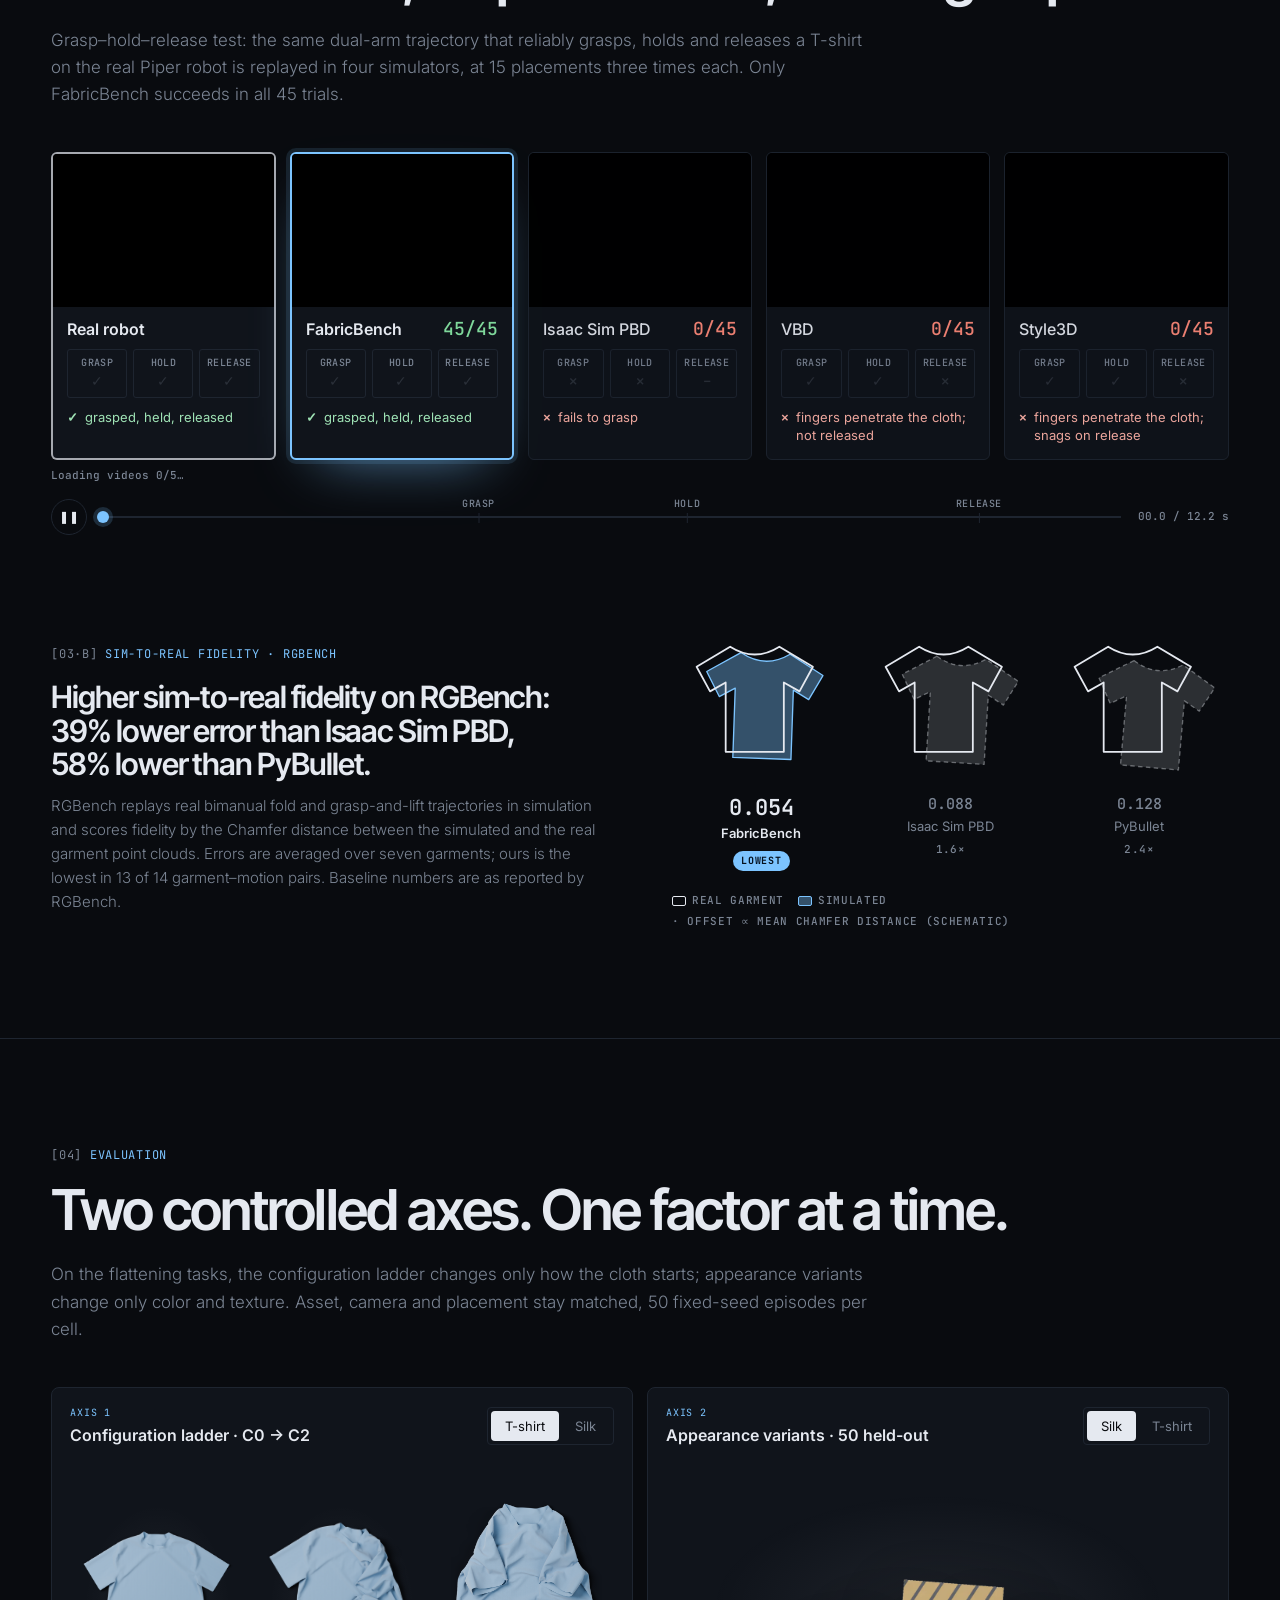
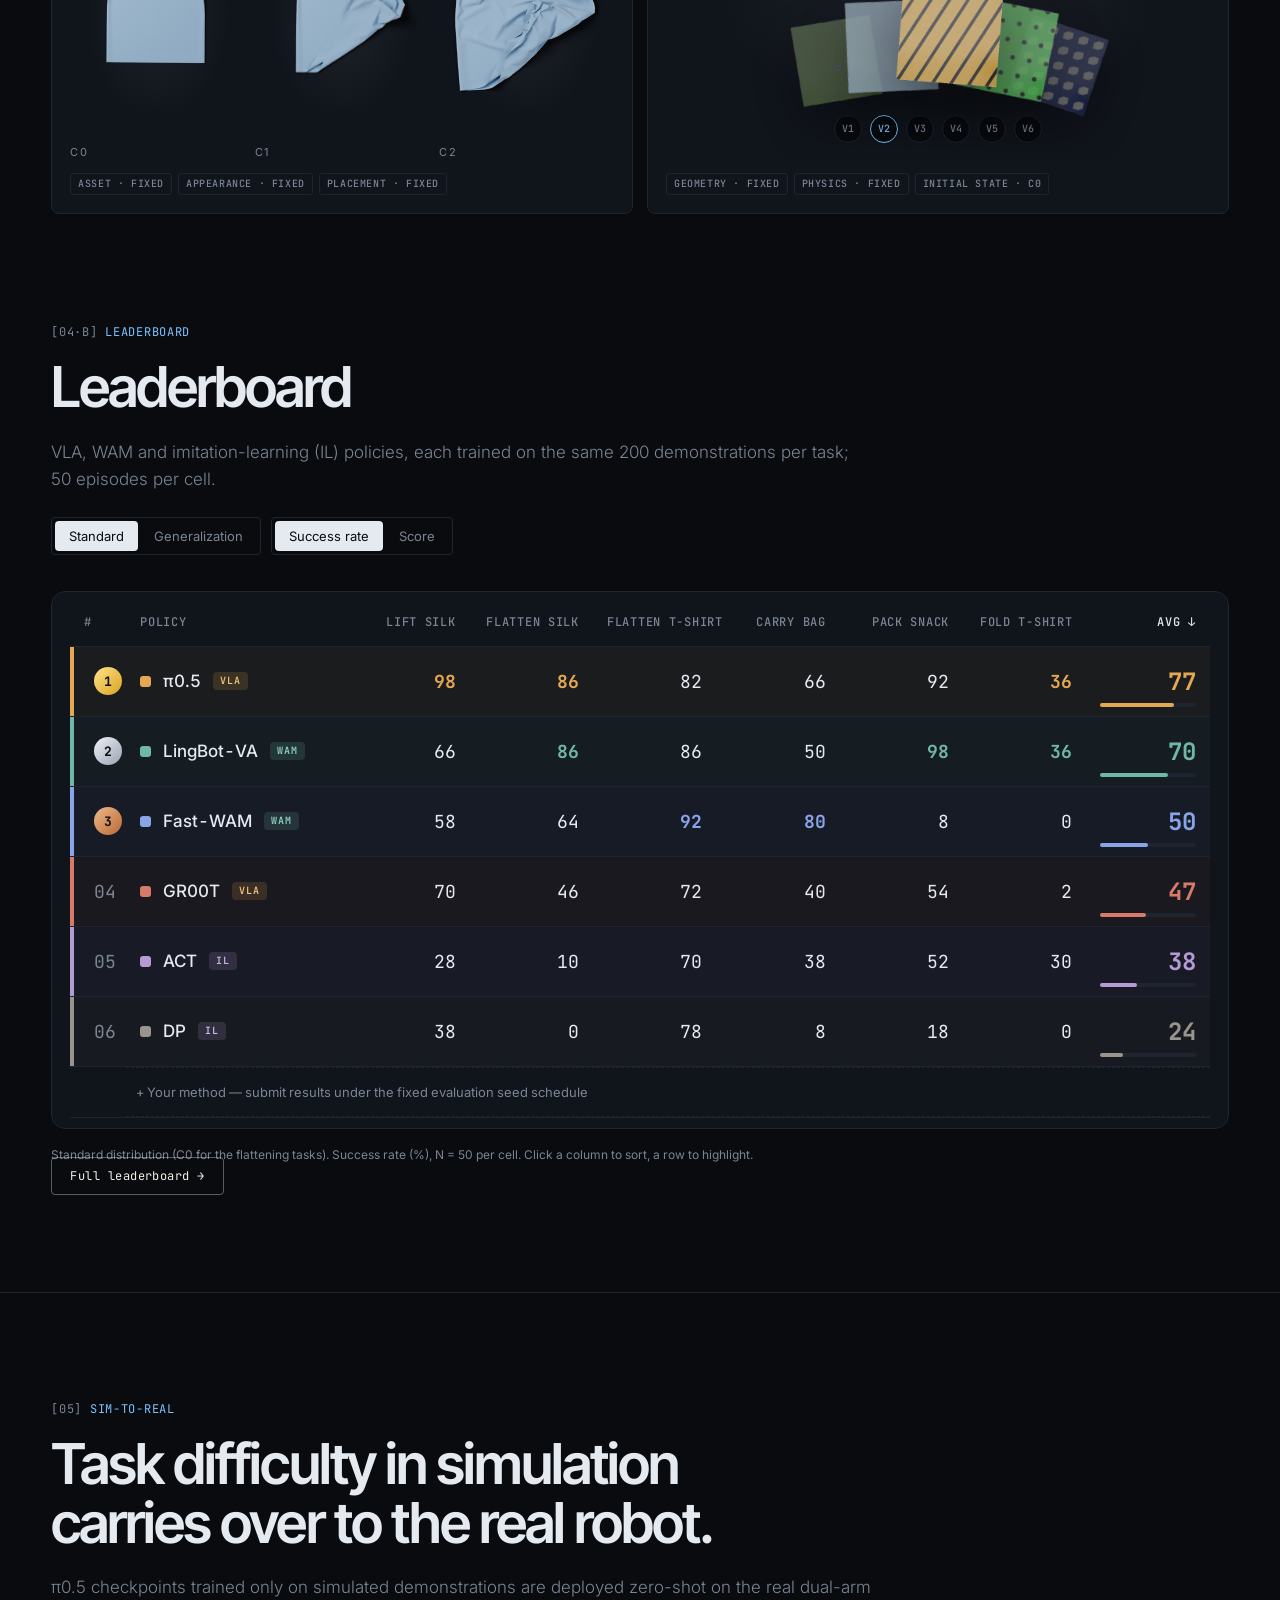
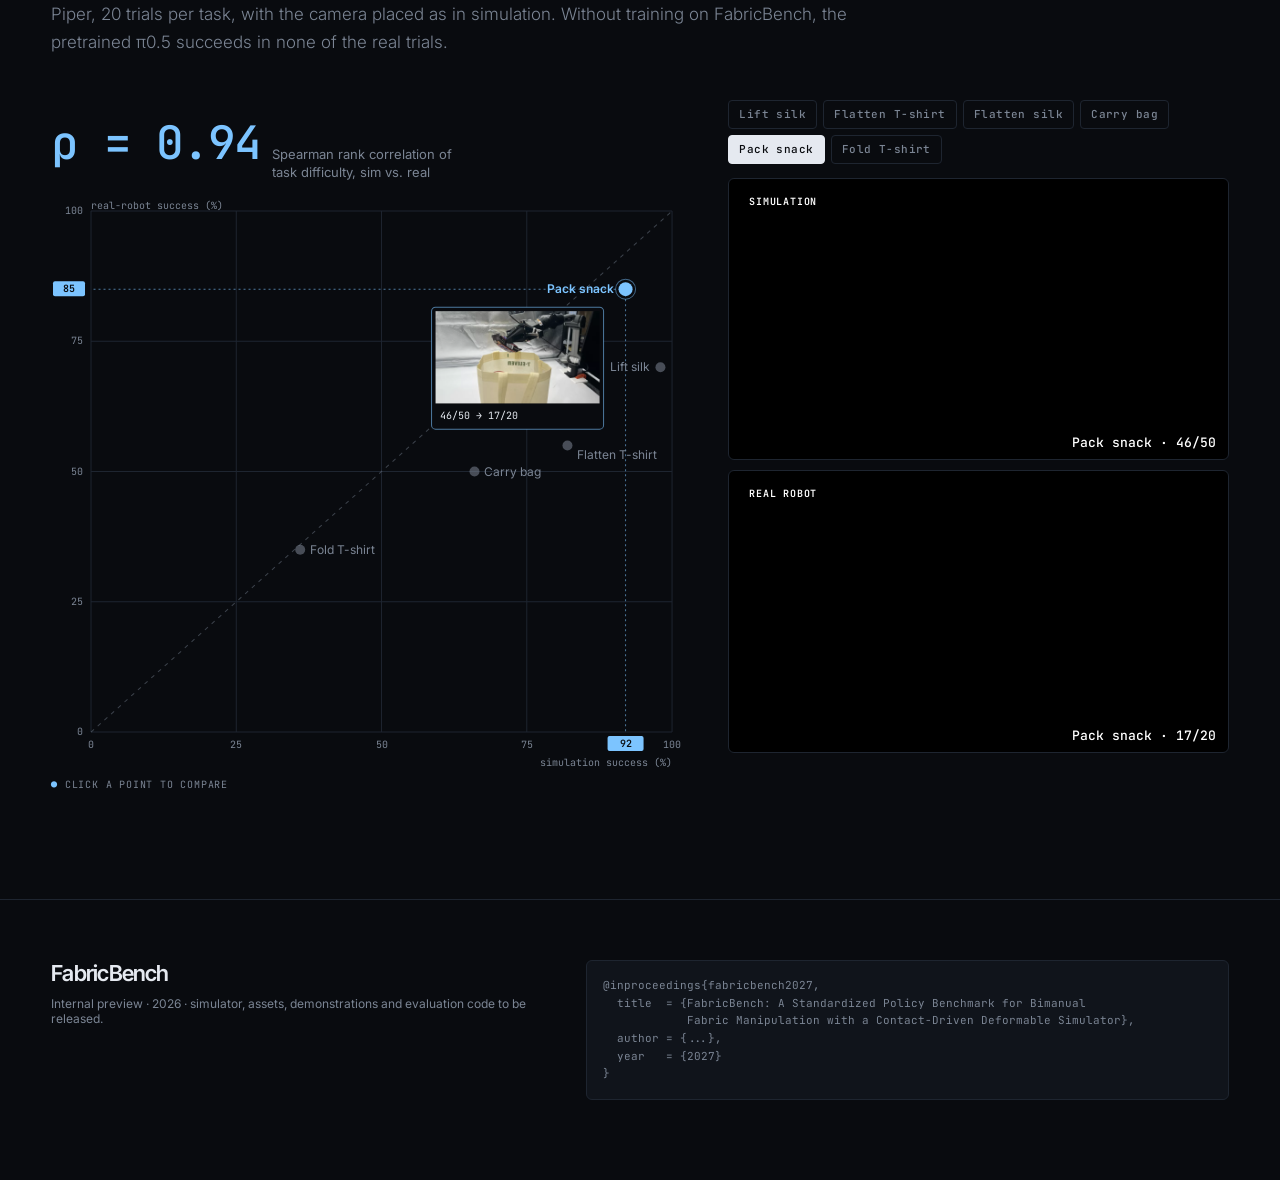
==== commit ec67a9f1: "Site update: unified wide layout, RGBench fidelity block, A3 home leaderboard, full leaderboard page" ====
--- a/index.html
+++ b/index.html
@@ -117,8 +117,8 @@
 .wrap { max-width:1440px; margin:0 auto; padding:0 clamp(16px,4vw,56px); }
 section.block { padding:clamp(80px,12vh,140px) 0; border-top:1px solid var(--line); }
 .eyebrow { font-size:12px; letter-spacing:.16em; text-transform:uppercase; color:var(--accent); margin-bottom:18px; }
-h2 { font-family:var(--display); font-weight:var(--display-weight); letter-spacing:var(--display-track); font-size:clamp(36px,4.4vw,64px); line-height:1.02; max-width:900px; }
-.lede { margin-top:22px; max-width:680px; color:var(--muted); font-size:17px; line-height:1.6; font-weight:300; }
+h2 { font-family:var(--display); font-weight:var(--display-weight); letter-spacing:var(--display-track); font-size:clamp(36px,4.4vw,64px); line-height:1.04; max-width:1320px; text-wrap:balance; }
+.lede { margin-top:22px; max-width:820px; color:var(--muted); font-size:17px; line-height:1.6; font-weight:300; }
 
 .statement { padding:clamp(90px,14vh,160px) 0 clamp(70px,10vh,120px); }
 .statement p { font-family:var(--display); font-weight:var(--display-weight); letter-spacing:var(--display-track);
@@ -352,7 +352,7 @@
 /* ───────── v3:任务播放器 / 资产三因素 / 两个评测维度 / 仿真到真机 / 页脚 ───────── */
 section.block.first { border-top:0; }
 .player { display:flex; flex-direction:column; gap:12px; }
-.pvw { position:relative; aspect-ratio:16/9; border-radius:8px; overflow:hidden; background:#000; border:1px solid var(--line); cursor:ew-resize; }
+.pvw { position:relative; aspect-ratio:16/9; border-radius:8px; overflow:hidden; background:#000; border:1px solid var(--line); }
 .pvw video { width:100%; height:100%; object-fit:cover; display:block; }
 .pveil { position:absolute; inset:0; background:linear-gradient(180deg, rgba(0,0,0,0) 50%, rgba(0,0,0,.72) 100%); pointer-events:none; }
 .pinfo { position:absolute; left:28px; bottom:30px; right:28px; color:#fff; pointer-events:none; }
@@ -469,8 +469,8 @@
 .byline { padding:clamp(64px,9vh,110px) 0 clamp(56px,8vh,90px); border-bottom:1px solid var(--line); }
 .by-k { font-size:11px; letter-spacing:.1em; }
 .by-k .venue { color:var(--accent); }
-.ptitle { margin-top:18px; max-width:1100px; font-size:clamp(28px,3.3vw,48px); line-height:1.1; }
-.names { margin-top:30px; display:flex; flex-wrap:wrap; gap:8px 24px; font-size:clamp(15px,1.25vw,18px); font-weight:500; color:var(--text); max-width:1100px; }
+.ptitle { margin-top:18px; max-width:1320px; font-size:clamp(28px,3.3vw,48px); line-height:1.1; }
+.names { margin-top:30px; display:flex; flex-wrap:wrap; gap:8px 24px; font-size:clamp(15px,1.25vw,18px); font-weight:500; color:var(--text); max-width:1320px; }
 .names a { cursor:pointer; border-bottom:1px solid transparent; transition:border-color .2s; }
 .names a:hover { border-color:var(--muted); }
 .names sup, .affs sup { font-size:.62em; color:var(--accent); margin-left:1px; font-weight:500; }
@@ -507,12 +507,197 @@
   .row { flex-direction:column; align-items:flex-start; gap:36px; }
 }
 </style>
+<style>
+
+/* layout variants: ?layout=row | ?layout=two (default two) */
+#simulator .wrap { max-width:min(1800px, 100%); }
+.xs .vw { aspect-ratio:1040/720; }
+.xs .meta { display:flex; margin-top:0; padding-top:14px; border-top:0; max-width:none; }
+.xsim.five { grid-template-columns:repeat(6,minmax(0,1fr)); gap:14px; }
+.xsim.five > .xs { grid-column:span 2; }
+.xsim.five.L-two > .xs:nth-child(-n+2) { grid-column:span 3; }
+.xsim.five.L-two > .xs:nth-child(-n+2) .nm b { font-size:18px; }
+@media (min-width:1201px) and (orientation:landscape){
+  .xsim.five.L-row { grid-template-columns:repeat(5,minmax(0,1fr)); }
+  .xsim.five.L-row > .xs { grid-column:span 1; }
+}
+@media (max-width:1200px), (orientation:portrait){
+  .xsim.five.L-row > .xs:nth-child(-n+2) { grid-column:span 3; }
+}
+@media (max-width:620px){ .xsim.five { grid-template-columns:1fr; } .xsim.five > .xs, .xsim.five.L-two > .xs:nth-child(-n+2), .xsim.five.L-row > .xs:nth-child(-n+2) { grid-column:auto; } }
+.xsim.five.L-two { max-width:max(min(100%, calc(52vh * 1040 / 720 * 2 + 14px)), 900px); margin-inline:auto; }
+@media (max-width:620px){ .xsim.five.L-two { max-width:none; } }
+
+/* two-row: hero cards horizontal (video | meta), whole block fits one screen */
+@media (min-width:1201px) and (orientation:landscape){
+  .xsim.five.L-two { max-width:min(100%, calc((100vh - 230px) / 0.46)); margin-inline:auto; }
+  .xsim.five.L-two > .xs:nth-child(-n+2) { flex-direction:row; }
+  .xsim.five.L-two > .xs:nth-child(-n+2) .vw { flex:0 0 66%; }
+  .xsim.five.L-two > .xs:nth-child(-n+2) .meta { flex:1; justify-content:center; }
+  .xsim.five.L-two > .xs:nth-child(-n+2) .phases { grid-template-columns:1fr; }
+}
+.xsim.five.L-two .xs .meta { display:grid; grid-template-columns:1fr auto; align-content:start; gap:10px 8px; padding:12px; }
+.xsim.five.L-two .xs .nm { grid-column:1; grid-row:1; }
+.xsim.five.L-two .xs .score { grid-column:2; grid-row:1; border:0; padding:0; }
+.xsim.five.L-two .xs .score small { display:none; }
+.xsim.five.L-two .xs .phases, .xsim.five.L-two .xs .why { grid-column:1 / -1; }
+.xsim.five.L-two .xs .why { min-height:0; font-size:11.5px; }
+.xsim.five.L-two .xs .ph { padding:5px 4px; }
+.xsim.five.L-two .xs .ph i { display:inline; margin:0 0 0 6px; font-size:12px; }
+
+/* emphasis: real + ours */
+.xs .tag { display:inline-block; font:700 10px/1 "JetBrains Mono", monospace; letter-spacing:.1em; text-transform:uppercase; padding:4px 7px; border-radius:3px; margin-right:8px; vertical-align:2px; }
+.xs .t-ours { color:#06121f; background:var(--accent); }
+.xs .t-real { color:#111; background:#e8e8e8; }
+.xs .nm { display:block; }
+.xsim.five .xs.ours { border:2px solid var(--accent); box-shadow:0 0 0 4px rgba(var(--accent-rgb),.12), 0 24px 60px -30px rgba(var(--accent-rgb),.7); }
+.xsim.five .xs.real { border:2px solid color-mix(in srgb, var(--text) 70%, transparent); border-style:solid; }
+.xsim.five .xs:not(.ours):not(.real) { opacity:.92; }
+.xsim.five .xs:not(.ours):not(.real) .nm b { font-weight:500; }
+
+.xs .meta { padding:12px 14px 14px; gap:10px; }
+.xs .nm b { font-size:16px; }
+.xsim.five .xs .nm { display:flex; justify-content:space-between; align-items:baseline; }
+.xs .nm .sc { font:500 18px/1 "JetBrains Mono", monospace; }
+.xs .nm .sc.good { color:#7fd89b; } .xs .nm .sc.bad { color:#ff8a7a; }
+.xs .res { font-size:13px; line-height:1.4; display:flex; gap:7px; align-items:baseline; }
+.xs .res::before { font:600 13px/1 "JetBrains Mono", monospace; }
+.xs .res.good { color:#9fe3b5; } .xs .res.good::before { content:"✓"; }
+.xs .res.bad { color:#ffb3a8; } .xs .res.bad::before { content:"✕"; }
+.xsload { font:500 11px/1 "JetBrains Mono", monospace; color:var(--muted); margin-top:10px; min-height:11px; }
+.xs .ph.fail.lit { border:1.5px solid #ff6b57; background:rgba(255,90,70,.22); color:#fff; box-shadow:0 0 0 3px rgba(255,90,70,.15); }
+.xs .ph.fail.lit i { color:#ff8a7a; font-size:18px; font-weight:700; }
+.layoutsw { position:fixed; right:14px; bottom:14px; z-index:50; display:flex; gap:6px; background:var(--bg2); border:1px solid var(--line); padding:6px; border-radius:6px; }
+
+.xs.real { border-style:dashed; }
+.prevbar { position:sticky; top:0; z-index:5; background:#3a2a10; color:#ffd89a; font:500 12px/1.5 "JetBrains Mono", monospace; padding:8px clamp(16px,4vw,56px); border-bottom:1px solid #6b4c1c; }
+.audit { margin-top:56px; display:grid; grid-template-columns:1.6fr 1fr; gap:24px; align-items:start; }
+@media (max-width:980px){ .audit { grid-template-columns:1fr; } }
+.audit video { width:100%; display:block; border:1px solid var(--line); border-radius:6px; background:#000; }
+.audit .card { background:var(--bg2); border:1px solid var(--line); border-radius:6px; padding:18px; font-size:14px; line-height:1.6; }
+.audit .card h3 { font-size:16px; margin-bottom:10px; }
+.audit table { width:100%; border-collapse:collapse; font:500 12px/1.4 "JetBrains Mono", monospace; margin:10px 0 14px; }
+.audit td { padding:7px 4px; border-bottom:1px solid var(--line); }
+.audit td:last-child { text-align:right; }
+.audit .ok { color:#7fd89b; } .audit .bad { color:#ff8a7a; }
+.audit .btns { display:flex; gap:8px; flex-wrap:wrap; margin-top:8px; }
+.audit .btns button { background:none; border:1px solid var(--line); color:var(--text); border-radius:4px; padding:6px 10px; cursor:pointer; font:500 11px/1 "JetBrains Mono", monospace; }
+.audit .btns button:hover { border-color:var(--accent); color:var(--accent); }
+.small { font-size:12px; color:var(--muted); }
+.vsw { background:none; border:1px solid var(--line); color:var(--muted); border-radius:4px; padding:6px 10px; cursor:pointer; font:500 11px/1 "JetBrains Mono", monospace; }
+.vsw.on { border-color:var(--accent); color:var(--accent); }
+@media (max-width:620px){ .xsim.five > .xs { grid-column:auto !important; } }
+.cham { margin-top:96px; display:grid; grid-template-columns:1fr 1fr; gap:48px; align-items:center; }
+.cham h3 { font-family:var(--display); font-weight:var(--display-weight); letter-spacing:var(--display-track); font-size:clamp(24px,2.4vw,44px); line-height:1.08; margin-top:12px; text-wrap:balance; } .cham p { margin-top:14px; color:var(--muted); line-height:1.6; font-size:15px; font-weight:300; max-width:460px; }
+.cham .tiles { display:grid; grid-template-columns:1.4fr 1fr 1fr; gap:12px; }
+.cham .tile { background:var(--bg2); border:1px solid var(--line); border-radius:6px; padding:18px 18px 16px; display:flex; flex-direction:column; gap:8px; }
+.cham .tile small { font:500 11px/1 "JetBrains Mono", monospace; letter-spacing:.06em; text-transform:uppercase; color:var(--muted); }
+.cham .tile b { font:500 30px/1 "JetBrains Mono", monospace; letter-spacing:-.02em; color:var(--muted); }
+.cham .tile span { font-size:12px; color:var(--muted); line-height:1.4; } .cham .tile em { font-style:normal; color:var(--accent); }
+.cham .tile.ours { border:2px solid var(--accent); }
+.cham .tile.ours small { color:var(--accent); } .cham .tile.ours b { font-size:52px; color:var(--text); }
+@media (max-width:980px){ .cham { grid-template-columns:1fr; gap:24px; } }
+@media (max-width:620px){ .cham .tiles { grid-template-columns:1fr 1fr; } .cham .tile.ours { grid-column:1 / -1; } }
+.medal { display:inline-flex; width:22px; height:22px; border-radius:50%; align-items:center; justify-content:center; font:700 11px/1 "JetBrains Mono", monospace; color:#0b0d11; }
+.m1 { background:linear-gradient(135deg,#ffe28a,#d9a520); } .m2 { background:linear-gradient(135deg,#eef1f6,#9aa3b2); } .m3 { background:linear-gradient(135deg,#f1b78a,#b86a34); }
+
+/* ── RGBench distance track ── */
+.dtrack { position:relative; height:170px; margin:0 8px; }
+.dt-axis { position:absolute; left:0; right:0; top:84px; height:2px; background:var(--line); }
+.dt-gap { position:absolute; left:0; top:-3px; height:8px; border-radius:4px; background:linear-gradient(90deg, rgba(var(--accent-rgb),.55), rgba(var(--accent-rgb),.15)); }
+.dt-real { position:absolute; left:0; top:72px; transform:translateX(-50%); display:flex; flex-direction:column; align-items:center; }
+.dt-real span { width:26px; height:26px; border-radius:50%; background:var(--text); box-shadow:0 0 0 6px color-mix(in srgb, var(--text) 14%, transparent); }
+.dt-real b { margin-top:16px; font:600 12px/1.2 "JetBrains Mono", monospace; letter-spacing:.06em; text-transform:uppercase; white-space:nowrap; }
+.dt-m { position:absolute; top:0; transform:translateX(-50%); display:flex; flex-direction:column; align-items:center; height:100%; }
+.dt-m b { font-size:13px; color:var(--muted); white-space:nowrap; font-weight:500; height:56px; display:flex; align-items:flex-end; padding-bottom:12px; }
+.dt-m span { width:16px; height:16px; border-radius:50%; background:color-mix(in srgb, var(--text) 40%, transparent); order:1; margin-top:0; }
+.dt-m b { order:0; } .dt-m { justify-content:flex-start; } .dt-m span { position:absolute; top:77px; }
+.dt-m.ours span { width:22px; height:22px; top:74px; background:var(--accent); box-shadow:0 0 0 6px rgba(var(--accent-rgb),.22), 0 0 24px rgba(var(--accent-rgb),.7); }
+.dt-m.ours b { color:var(--accent); font-size:16px; font-weight:600; }
+.dt-cap { position:absolute; left:0; right:0; bottom:0; display:flex; justify-content:space-between; font:500 11px/1 "JetBrains Mono", monospace; letter-spacing:.06em; text-transform:uppercase; color:var(--muted); }
+.dt-cap span:first-child { padding-left:40px; }
+@media (max-width:620px){ .dt-m b { font-size:11px; } .dt-m.ours b { font-size:13px; } .dtrack { margin:0 18px; } }
+
+
+/* ── RGBench garment overlap ── */
+.rgv { max-width:540px; justify-self:end; width:100%; }
+.hg-cap { font:500 11px/1.4 "JetBrains Mono", monospace; letter-spacing:.06em; text-transform:uppercase; color:var(--muted); }
+.hg-cap { display:flex; align-items:center; gap:6px 14px; flex-wrap:wrap; }
+.gm { display:grid; grid-template-columns:repeat(3,1fr); gap:10px; margin-bottom:22px; }
+.gm .g { display:flex; flex-direction:column; align-items:center; gap:6px; position:relative; }
+.gm svg { width:100%; height:auto; overflow:visible; }
+.gm .real { fill:none; stroke:var(--text); stroke-width:1.6; stroke-linejoin:round; }
+.gm .sim { fill:color-mix(in srgb, var(--text) 16%, transparent); stroke:color-mix(in srgb, var(--text) 38%, transparent); stroke-width:1.2; stroke-dasharray:4 3; stroke-linejoin:round; }
+.gm .ours .sim { fill:rgba(var(--accent-rgb),.38); stroke:var(--accent); stroke-dasharray:none; }
+.gm b { font:500 15px/1 "JetBrains Mono", monospace; color:var(--muted); margin-top:4px; }
+.gm span { font-size:13px; color:var(--muted); }
+.gm small { font:500 11px/1 "JetBrains Mono", monospace; color:var(--muted); letter-spacing:.04em; margin-top:4px; }
+.gm .ours b { color:var(--text); font-size:22px; font-weight:600; } .gm .ours span { color:var(--text); font-weight:600; }
+.gm .ours small { font-weight:700; font-size:10px; letter-spacing:.08em; text-transform:uppercase; color:#04101d; background:var(--accent); padding:5px 8px; border-radius:999px; }
+.lg { display:inline-block; width:14px; height:10px; border-radius:2px; } .lg.real { border:1.5px solid var(--text); } .lg.sim { background:rgba(var(--accent-rgb),.38); border:1px solid var(--accent); } .hg-cap span { display:inline-flex; align-items:center; gap:6px; white-space:nowrap; }
+@media (max-width:980px){ .rgv { justify-self:start; } }
+@media (max-width:620px){ .gm span { font-size:11px; } .gm b { font-size:12px; } .gm .ours b { font-size:16px; } }
+
+
+/* ── site width: all sections share one wide container ── */
+.ph { display:inline-block; }
+@media (max-width:980px){ .cham h3 { font-size:clamp(24px,4.2vw,36px); } }
+@media (max-width:620px){ .cham h3 .ph { display:inline; } }
+.nav { padding-left:max(clamp(16px,4vw,56px), calc((100% - 1680px) / 2 + 56px)); padding-right:max(clamp(16px,4vw,56px), calc((100% - 1680px) / 2 + 56px)); }
+@media (max-width:620px){ h2 { font-size:30px; line-height:1.08; } }
+.wrap, #simulator .wrap { max-width:min(1680px, 100%); }
+@media (min-width:1441px){ .pvw { max-height:70vh; } }
+.cham { grid-template-columns:minmax(0,1fr) minmax(0,1fr) !important; gap:clamp(32px,5vw,80px) !important; }
+.cham p { max-width:560px; }
+.rgv { max-width:640px; justify-self:center; }
+@media (max-width:980px){ .cham { grid-template-columns:1fr !important; } .rgv { justify-self:start; max-width:560px; } }
+
+/* ── Leaderboard variants (shared) ── */
+#lbBox.lbA { margin-top:8px; }
+.lbA .lb td .bar{ display:none; }
+.lbA .lb td .c{ padding:19px 14px; }
+.lbA .lb td{ font-size:18px; }
+.lbA .lb th{ font-size:12px; padding:16px 14px; }
+.lbA .lb td.name .c{ font-size:17px; font-weight:500; gap:12px; }
+.lbA .lb .sw{ width:11px; height:11px; border-radius:3px; }
+.lbA .lb .tag{ font:600 10px/1 "JetBrains Mono", monospace; padding:4px 7px; border-radius:4px; border:0; }
+.lbA .lb td.avg .v{ font-size:24px; font-weight:700; }
+.lbA .lb td.avg .bar{ display:block; left:14px; right:14px; bottom:9px; height:4px; border-radius:2px; }
+.lbA .lb td.avg .bar i{ border-radius:2px; left:0; right:auto; }
+.lbA .lb td .heat{ inset:5px 4px; border-radius:6px; }
+.lbA .lb td.rank{ width:64px; padding-left:10px; }
+.lbA .medal{ width:28px; height:28px; font-size:13px; }
+/* A: dark, refined */
+.lbA { border-top:0; background:var(--bg2); border:1px solid var(--line); border-radius:14px; padding:6px 18px 10px; }
+.lbA .lb td .heat { background:rgba(var(--accent-rgb), calc(var(--a) * 1.9)); }
+.lbA .lb .t-VLA { background:rgba(228,168,83,.16); color:#f0c27a; } .lbA .lb .t-WAM { background:rgba(111,183,168,.16); color:#8fd3c3; } .lbA .lb .t-IL { background:rgba(181,155,214,.16); color:#cbb5e8; }
+.lbA .lb td.avg { background:rgba(var(--accent-rgb),.06); }
+@media (max-width:620px){ .lbA{ padding:4px 8px 8px; } .lbA .lb td{ font-size:15px; } .lbA .lb td.avg .v{ font-size:19px; } }
+@media (max-width:620px){
+  .lbA .lb td.rank, .lbA .lb th:first-child, .lbA .lb td.name, .lbA .lb th:nth-child(2) { background:var(--bg2); }
+  .lbA .lb td.rank{ width:auto; padding-left:2px; }
+  .lbA .medal{ width:22px; height:22px; font-size:11px; }
+  .lbA .lb td.name .c{ font-size:14px; }
+  .lb col:nth-child(1) { width:36px !important; } .lb td.name, .lb th:nth-child(2) { left:36px; }
+  .dt-real { transform:none; align-items:flex-start; } .dt-real b { font-size:10px; }
+  .dt-m:not(.ours) b { position:absolute; top:104px; height:auto; padding:0; }
+  .dt-cap { display:none; }
+}
+
+/* ── A3: per-policy color band ── */
+.lbA3 .lb td .heat { background:none; }
+.lbA3 .lb tr.data td { background:color-mix(in srgb, var(--pc) 5%, transparent); }
+.lbA3 .lb tr.data td.rank { box-shadow:inset 4px 0 0 var(--pc); }
+.lbA3 .lb td.b1 .v { color:var(--pc); font-weight:700; }
+.lbA3 .lb td.avg .bar i { background:var(--pc); }
+.lbA3 .lb td.avg .v { color:var(--pc); }
+</style>
 </head>
 <body>
 
 <nav class="nav" id="nav">
   <a class="mark" href="#">FabricBench</a>
-  <div class="links"><a href="#tasks">Tasks</a><a href="#assets">Assets</a><a href="#simulator">Simulator</a><a href="#leaderboard">Leaderboard</a><a href="#sim2real">Sim-to-real</a><a href="#">Paper</a></div>
+  <div class="links"><a href="#assets">Assets</a><a href="#tasks">Tasks</a><a href="#simulator">Simulator</a><a href="#leaderboard">Leaderboard</a><a href="#sim2real">Sim-to-real</a><a href="#">Paper</a></div>
 </nav>
 
 <header class="hero" id="hero">
@@ -565,42 +750,17 @@
 </section>
 
 <main>
-  <!-- ═════════ [01] 任务 ═════════ -->
-  <section class="block first" id="tasks">
+  <!-- ═════════ [01] 资产 ═════════ -->
+  <section class="block first" id="assets">
     <div class="wrap">
       <div class="sec-head rv">
         <div>
-          <div class="eyebrow" data-n="01">Tasks</div>
-          <h2>Six bimanual tasks across garments, silk and bags.</h2>
-          <p class="lede">From long-horizon folding to carrying a loaded bag. Success is outcome-based: any behavior that reaches the target state earns credit.</p>
-        </div>
-      </div>
-      <div class="player rv" id="player">
-        <div class="pvw" id="pvw"><video id="pvid" muted playsinline preload="auto"></video>
-          <div class="pveil"></div>
-          <div class="pinfo"><div class="pidx mono" id="pIdx">T1 / 6</div><h3 id="pName">Fold T-shirt</h3><div class="rg" id="pRg"></div><p id="pCrit"></p></div>
-          <span class="hint2 mono">HOVER ← SCRUB →</span>
-          <div class="pbar"><i id="pBar"></i></div>
-        </div>
-        <div class="strip" id="strip"></div>
-      </div>
-      <div class="legend rv">
-        <span><b>SC</b>self-contact</span><span><b>CR</b>recovery under occlusion</span><span><b>MT</b>momentum transfer</span><span><b>FH</b>friction-limited hold</span><span><b>VB</b>volumetric bag load</span>
-      </div>
-    </div>
-  </section>
-
-  <!-- ═════════ [02] 资产 ═════════ -->
-  <section class="block" id="assets">
-    <div class="wrap">
-      <div class="sec-head rv">
-        <div>
-          <div class="eyebrow" data-n="02">Assets</div>
-          <h2>10,000 simulation-ready assets, each rebuilt from a seed.</h2>
-          <p class="lede">Generative meshes are double-layered, fragmented and atlas-packed — unusable as cloth. We expand clean templates instead, varying geometry, appearance and physics one at a time.</p>
-        </div>
-      </div>
-      <div class="rack rv"><img src="assets/assets/rack.webp" alt="Garments and bags rendered in Omniverse Kit">
+          <div class="eyebrow" data-n="01">Assets</div>
+          <h2>10,000 simulation-ready assets, with geometry, appearance and physics varied independently.</h2>
+          <p class="lede">Generative meshes are double-layered, fragmented and atlas-packed — unusable as cloth. We expand clean templates instead; every variant records its seed and recipe and passes the same simulation-stability check.</p>
+        </div>
+      </div>
+      <div class="rack rv"><img src="assets/assets/rack_v2.webp" alt="Garments and bags rendered in Omniverse Kit">
         <div class="cap"><span class="pill">Omniverse Kit render</span><span class="pill">garments · bags</span></div></div>
       <div class="counters rv">
         <div><b data-count="10000">0</b><small>expanded assets</small></div>
@@ -616,49 +776,68 @@
     </div>
   </section>
 
+  <!-- ═════════ [02] 任务 ═════════ -->
+  <section class="block" id="tasks">
+    <div class="wrap">
+      <div class="sec-head rv">
+        <div>
+          <div class="eyebrow" data-n="02">Tasks</div>
+          <h2>Six tasks covering five physical regimes of fabric manipulation.</h2>
+          <p class="lede">Long-horizon folding with self-contact, recovery under self-occlusion, momentum transfer in flinging, friction-limited holding without attachment, and a volumetric bag that carries its load. Success is outcome-based: any behavior that reaches the target state earns credit.</p>
+        </div>
+      </div>
+      <div class="player rv" id="player">
+        <div class="pvw" id="pvw"><video id="pvid" muted playsinline preload="auto"></video>
+          <div class="pveil"></div>
+          <div class="pinfo"><div class="pidx mono" id="pIdx">T1 / 6</div><h3 id="pName">Fold T-shirt</h3><div class="rg" id="pRg"></div><p id="pCrit"></p></div>
+          
+          <div class="pbar"><i id="pBar"></i></div>
+        </div>
+        <div class="strip" id="strip"></div>
+      </div>
+      <div class="legend rv">
+        <span><b>SC</b>self-contact</span><span><b>CR</b>recovery under occlusion</span><span><b>MT</b>momentum transfer</span><span><b>FH</b>friction-limited hold</span><span><b>VB</b>volumetric bag load</span>
+      </div>
+    </div>
+  </section>
+
+
   <!-- ═════════ [03] 仿真器 ═════════ -->
   <section class="block" id="simulator">
     <div class="wrap">
       <div class="sec-head rv">
+      <div>
+        <div class="eyebrow" data-n="03">Simulator</div>
+        <h2><span class="ph">Contact-driven simulation.</span> <span class="ph">No attachment, no penetration,</span> <span class="ph">stable grasps.</span></h2>
+        <p class="lede">Grasp–hold–release test: the same dual-arm trajectory that reliably grasps, holds and releases a T-shirt on the real Piper robot is replayed in four simulators, at 15 placements three times each. Only FabricBench succeeds in all 45 trials.</p>
+      </div>
+    </div>
+
+    <div class="xsim five rv" id="xsim"></div>
+    <div class="transport rv">
+      <button id="xsPlay" aria-label="play/pause">❚❚</button>
+      <div class="track" id="xsTrack"><div class="rail"></div><div class="fill" id="xsFill"></div><div class="knob" id="xsKnob"></div></div>
+      <div class="t" id="xsT">00.0 / 12.5 s</div>
+      </div>
+
+      <div class="cham rv">
         <div>
-          <div class="eyebrow" data-n="03">Simulator</div>
-          <h2>Grasp, hold and release arise from contact forces alone.</h2>
-          <p class="lede">No attachment rules, no adhesion, no filtered trajectories — so the score measures the policy, not the simulator. The same recorded dual-arm grasp is replayed at 15 placements, three times each; success requires grasp, hold <em>and</em> release.</p>
-        </div>
-      </div>
-
-      <div class="xsim rv" id="xsim"></div>
-      <div class="transport rv">
-        <button id="xsPlay" aria-label="play/pause">❚❚</button>
-        <div class="track" id="xsTrack"><div class="rail"></div><div class="fill" id="xsFill"></div><div class="knob" id="xsKnob"></div></div>
-        <div class="t" id="xsT">00.0 / 12.5 s</div>
-      </div>
-
-      <div class="loopcmp rv">
-        <div class="lc"><video src="assets/sim/attach.mp4" muted playsinline loop autoplay></video>
-          <div class="tag2"><span class="pill n">FAIL</span><span class="pill">Threshold attach–detach</span></div>
-          <div class="res"><b>9/50</b><span>Small gripper-command fluctuations trigger detachment — the fabric drops mid-grasp.</span></div></div>
-        <div class="lc"><video src="assets/sim/ours.mp4" muted playsinline loop autoplay></video>
-          <div class="tag2"><span class="pill y">SUCCESS</span><span class="pill">Contact-driven grasp · ours</span></div>
-          <div class="res"><b>19/50</b><span>Same Diffusion Policy checkpoint on Lift silk. Attach rules underestimate the policy.</span></div></div>
-      </div>
-
-      <div class="friction rv">
-        <div>
-          <div class="eyebrow" data-n="03·b">Friction with a true static regime</div>
-          <h3>Regularized friction always creeps. Anchored friction holds.</h3>
-          <p>Released cloth stacks replace stick with a velocity ramp, so a grasp loaded to a fraction ρ of the Coulomb cone slides at v = ε(1 − √(1 − ρ)). Holding then needs an inflated μ — which locks fabric on the finger at release. Our anchored contact keeps v = 0 until ρ reaches 1.</p>
-          <div class="slider">
-            <label><span>LOAD RATIO ρ = ‖f<sub>t</sub>‖ / μ f<sub>n</sub></span><b id="rhoV">0.60</b></label>
-            <input class="rng" id="rho" type="range" min="0" max="1" step="0.01" value="0.6">
+          <div class="eyebrow" data-n="03·b">Sim-to-real fidelity · RGBench</div>
+          <h3><span class="ph">Higher sim-to-real fidelity on RGBench:</span> <span class="ph">39% lower error than Isaac Sim PBD,</span> <span class="ph">58% lower than PyBullet.</span></h3>
+          <p>RGBench replays real bimanual fold and grasp-and-lift trajectories in simulation and scores fidelity by the Chamfer distance between the simulated and the real garment point clouds. Errors are averaged over seven garments; ours is the lowest in 13 of 14 garment–motion pairs. Baseline numbers are as reported by RGBench.</p>
+        </div>
+        <div class="rgv">
+        <div class="rgc">
+          <div class="gm">
+            <div class="g ours"><svg viewBox="-14 -6 160 140" aria-hidden="true"><path class="sim" d="M38 8 Q60 22 82 8 L112 26 L100 48 L86 40 L86 102 L34 102 L34 40 L20 48 L8 26 Z" transform="translate(8 6.0) rotate(2 60 55)"/><path class="real" d="M38 8 Q60 22 82 8 L112 26 L100 48 L86 40 L86 102 L34 102 L34 40 L20 48 L8 26 Z"/></svg><b>0.054</b><span>FabricBench</span><small>Lowest</small></div>
+            <div class="g "><svg viewBox="-14 -6 160 140" aria-hidden="true"><path class="sim" d="M38 8 Q60 22 82 8 L112 26 L100 48 L86 40 L86 102 L34 102 L34 40 L20 48 L8 26 Z" transform="translate(13 9.8) rotate(3.5 60 55)"/><path class="real" d="M38 8 Q60 22 82 8 L112 26 L100 48 L86 40 L86 102 L34 102 L34 40 L20 48 L8 26 Z"/></svg><b>0.088</b><span>Isaac Sim PBD</span><small>1.6×</small></div>
+            <div class="g "><svg viewBox="-14 -6 160 140" aria-hidden="true"><path class="sim" d="M38 8 Q60 22 82 8 L112 26 L100 48 L86 40 L86 102 L34 102 L34 40 L20 48 L8 26 Z" transform="translate(19 14.2) rotate(5 60 55)"/><path class="real" d="M38 8 Q60 22 82 8 L112 26 L100 48 L86 40 L86 102 L34 102 L34 40 L20 48 L8 26 Z"/></svg><b>0.128</b><span>PyBullet</span><small>2.4×</small></div>
           </div>
-          <div class="readout">
-            <div><small>Regularized (released)</small><b class="bad" id="vReg">0.37 ε</b></div>
-            <div><small>Anchored (ours)</small><b class="ok" id="vOurs">0 · stick</b></div>
-          </div>
-        </div>
-        <svg class="fric" id="fric" viewBox="0 0 520 360"></svg>
-      </div>
+          <div class="hg-cap"><span><i class="lg real"></i>real garment</span><span><i class="lg sim"></i>simulated</span><span>· offset ∝ mean Chamfer distance (schematic)</span></div>
+        </div>
+        </div>
+      </div>
+
     </div>
   </section>
 
@@ -690,26 +869,18 @@
       <div class="lb-head rv" style="margin-top:110px">
         <div>
           <div class="eyebrow" data-n="04·b">Leaderboard</div>
-          <h2>Six policies, six tasks.</h2>
+          <h2>Leaderboard</h2>
+          <p class="lede">VLA, WAM and imitation-learning (IL) policies, each trained on the same 200 demonstrations per task; 50 episodes per cell.</p>
         </div>
         <div class="controls">
           <div class="seg" id="segView"><button data-v="std" class="on">Standard</button><button data-v="gen">Generalization</button></div>
           <div class="seg" id="segMetric"><button data-m="sr" class="on">Success rate</button><button data-m="score">Score</button></div>
         </div>
       </div>
-      <div class="tablebox rv"><table class="lb" id="lb"></table></div>
+      <div class="tablebox rv" id="lbBox"><table class="lb" id="lb"></table></div>
       <div class="note" id="lbnote"></div>
-      <a class="btn" id="fullLb" href="leaderboard.html" style="display:none;margin-top:18px">Full leaderboard →</a>
-      <script>/* 排行榜页暂未上线:只在本地打开时显示入口 */ if (location.protocol === "file:") document.getElementById("fullLb").style.display = "inline-block";</script>
-
-      <div class="gen rv">
-        <div>
-          <div class="eyebrow" data-n="04·c">Finding</div>
-          <h3>Policies break as the cloth starts more deformed — more than under any appearance shift.</h3>
-          <p>On Flatten T-shirt every policy falls to 6–14% at C2, a drop of 58–78 points, versus 2–50 points under appearance shift. On Flatten silk no policy exceeds 2% at C2. Use the axis toggle above to switch task; click a policy to highlight it.</p>
-        </div>
-        <div><svg class="slope" id="slope" viewBox="0 0 520 420"></svg></div>
-      </div>
+      <a class="btn" id="fullLb" href="leaderboard.html" style="margin-top:18px">Full leaderboard →</a>
+
     </div>
   </section>
 
@@ -719,8 +890,8 @@
       <div class="sec-head rv">
         <div>
           <div class="eyebrow" data-n="05">Sim-to-real</div>
-          <h2>Hard in simulation, hard on the real robot.</h2>
-          <p class="lede">π0.5 checkpoints trained only on simulated demonstrations are deployed zero-shot on the real dual-arm Piper, 20 trials per task, with the camera placed as in simulation.</p>
+          <h2>Task difficulty in simulation carries over to the real robot.</h2>
+          <p class="lede">π0.5 checkpoints trained only on simulated demonstrations are deployed zero-shot on the real dual-arm Piper, 20 trials per task, with the camera placed as in simulation. Without training on FabricBench, the pretrained π0.5 succeeds in none of the real trials.</p>
         </div>
       </div>
       <div class="s2r rv">
@@ -842,10 +1013,13 @@
 /* ════════ 排行榜 ════════ */
 let view="std", metric="sr", sortCol=-1, focus=null, gTask="tshirt";
 const lb = document.getElementById("lb"), note = document.getElementById("lbnote");
+
+
+document.getElementById("lbBox").classList.add("lbA","lbA3");
 const mean = a => a.reduce((x,y)=>x+y,0)/a.length;
 const fmt = v => metric==="sr" ? String(Math.round(v)) : v.toFixed(1);
 
-function cell(v, best, cls=""){ const a = Math.pow(v/100,1.6)*0.22; return `<td class="${cls}"><div class="c"><span class="heat" style="--a:${a.toFixed(3)}"></span><span class="v ${best?'best':''}">${fmt(v)}</span><span class="bar"><i style="width:${v}%"></i></span></div></td>`; }
+function cell(v, best, cls="", second=false){ const a = Math.pow(v/100,1.6)*0.22; return `<td class="${cls} ${best?'b1':''} ${second?'b2':''}"><div class="c"><span class="heat" style="--a:${a.toFixed(3)};--v:${(v/100).toFixed(3)}"></span><span class="v ${best?'best':''}">${fmt(v)}</span><span class="bar"><i style="width:${v}%"></i></span></div></td>`; }
 
 function renderLB(){
   let cols, rows;
@@ -859,13 +1033,14 @@
   const sc = sortCol<0 ? (view==="std"? cols.length-1 : 0) : sortCol;
   rows.sort((a,b)=> b.vals[sc]-a.vals[sc]);
   const best = cols.map((_,j)=> Math.max(...rows.map(r=>r.vals[j])));
+  const second = cols.map((_,j)=> { const u=[...new Set(rows.map(r=>r.vals[j]))].sort((a,b)=>b-a); return u.length>1?u[1]:-1; });
   let h = `<colgroup><col style="width:56px"><col style="width:220px">${cols.map(()=>"<col>").join("")}</colgroup><thead>`;
   if (view==="gen") h += `<tr><th></th><th></th><th class="grp" colspan="4">Flatten T-shirt</th><th class="grp" colspan="4">Flatten silk</th></tr>`;
   h += `<tr><th>#</th><th>Policy</th>${cols.map((c,j)=>`<th data-j="${j}" class="${j===sc?'sorted':''}">${c}</th>`).join("")}</tr></thead><tbody>`;
   rows.forEach((r,i)=>{
-    h += `<tr class="data ${focus===r.p.n?'hl':''}" data-p="${r.p.n}"><td class="rank"><div class="c">${String(i+1).padStart(2,"0")}</div></td>
-      <td class="name"><div class="c"><i class="sw" style="background:${r.p.c}"></i>${r.p.n}<span class="tag">${r.p.t}</span></div></td>
-      ${r.vals.map((v,j)=>cell(v, v===best[j], view==="std"&&j===cols.length-1?"avg":"")).join("")}</tr>`;
+    h += `<tr class="data ${focus===r.p.n?'hl':''}" data-p="${r.p.n}" style="--pc:${r.p.c}"><td class="rank"><div class="c">${i<3?`<span class="medal m${i+1}">${i+1}</span>`:String(i+1).padStart(2,"0")}</div></td>
+      <td class="name"><div class="c"><i class="sw" style="background:${r.p.c}"></i>${r.p.n}<span class="tag t-${r.p.t}">${r.p.t}</span></div></td>
+      ${r.vals.map((v,j)=>cell(v, v===best[j], view==="std"&&j===cols.length-1?"avg":"", v===second[j])).join("")}</tr>`;
   });
   h += `<tr class="ghost"><td></td><td colspan="${cols.length+1}"><div class="c">+ Your method — submit results under the fixed evaluation seed schedule</div></td></tr></tbody>`;
   lb.innerHTML = h;
@@ -882,7 +1057,7 @@
 
 /* ════════ 斜率图 ════════ */
 const slope = document.getElementById("slope");
-function renderSlope(){
+function renderSlope(){ if(!slope) return;
   const W=520,H=420, T=34,B=44;
   const xs = [36, 150, 264], xa = [340, 420];   // 左:形态阶梯;右:外观偏移
   const y = v => T + (H-T-B)*(1-v/100);
@@ -916,30 +1091,41 @@
 
 /* ════════ [01] 仿真器对比:四路共享时钟 ════════ */
 const XS = [
-  {n:"Isaac Sim", s:"PBD cloth", v:"assets/sim/isaac.mp4", ph:["n","n","-"], sc:"0/45", ms:"5.3", why:"Fingers pass through the cloth — no bimanual grasp forms (3/45)."},
-  {n:"Newton VBD", s:"released", v:"assets/sim/vbd.mp4", ph:["y","y","n"], sc:"0/45", ms:"5.6", why:"Holds, but fabric stays on the open fingers; diverges in 12/45."},
-  {n:"Newton Style3D", s:"released", v:"assets/sim/style3d.mp4", ph:["y","y","n"], sc:"0/45", ms:"3.7", why:"Fingers stay embedded in the fabric after the jaws open."},
-  {n:"Style3D + our contact", s:"ours", v:null, ph:["y","y","y"], sc:"45/45", ms:"4.8", why:"Grasp, hold and release in every trial — no attachment rule.", ours:true},
+  {n:"Real robot", s:"real", v:"assets/sim/real.mp4", off:0, ph:["y","y","y"], sc:"", ms:"", why:"grasped, held, released", real:true, ok:true},
+  {n:"FabricBench", s:"ours", v:"assets/sim/traj02_it20_realcam.mp4", off:0.0, ph:["y","y","y"], sc:"45/45", ms:"4.8", why:"grasped, held, released", ours:true, ok:true},
+  {n:"Isaac Sim PBD", s:"PBD cloth", v:"assets/sim/t02_isaac_realcam.mp4", ph:["n","n","-"], sc:"0/45", ms:"5.3", why:"fails to grasp", ok:false},
+  {n:"VBD", s:"released", v:"assets/sim/t02_vbd_realcam.mp4", ph:["y","y","n"], sc:"0/45", ms:"5.6", why:"fingers penetrate the cloth; not released", ok:false},
+  {n:"Style3D", s:"released", v:"assets/sim/t02_style3d_realcam.mp4", ph:["y","y","n"], sc:"0/45", ms:"3.7", why:"fingers penetrate the cloth; snags on release", ok:false},
 ];
-const XS_LEN = 12.5, XS_MARK = [[4.5,"Grasp"],[7.0,"Hold"],[10.5,"Release"]];
+const XS_LEN = 12.2, XS_MARK = [[4.5,"Grasp"],[7.0,"Hold"],[10.5,"Release"]];
 const xsim = document.getElementById("xsim");
-xsim.innerHTML = XS.map((x,i)=>`<div class="xs ${x.ours?'ours':''}">
-  <div class="vw">${x.v ? `<video src="${x.v}" muted playsinline preload="auto"></video>` :
-    `<div class="pending"><b>RENDER PENDING</b>Same replay, same camera,<br>with our contact</div>`}</div>
-  <div class="meta">
-    <div class="nm"><b>${x.n}</b><span>${x.ms} ms/step</span></div>
-    <div class="phases">${["Grasp","Hold","Release"].map((p,j)=>`<div class="ph" data-k="${j}" data-r="${x.ph[j]}">${p}<i>${x.ph[j]==="y"?"✓":x.ph[j]==="n"?"✕":"–"}</i></div>`).join("")}</div>
-    <div class="why">${x.why}</div>
-    <div class="score"><small>success · 45 trials</small><b class="${x.ours?'ok':'bad'}">${x.sc}</b></div>
-  </div></div>`).join("");
+xsim.innerHTML = XS.map((x,i)=>`<div class="xs ${x.ours?'ours':''} ${x.real?'real':''}">
+  <div class="vw">${x.v ? `<video data-off="${x.off||0}" src="${x.v}" muted playsinline preload="auto"></video>` :
+    `<div class="pending"><b>${x.real?'FOOTAGE PENDING':'RENDER PENDING'}</b>${x.real?'Real robot, same motion,<br>to be recorded':'Same replay, same camera'}</div>`}</div>
+  <div class="meta"><div class="nm"><b>${x.n}</b>${x.sc?`<span class="sc ${x.ok?'good':'bad'}">${x.sc}</span>`:""}</div><div class="phases">${["Grasp","Hold","Release"].map((p,j)=>`<div class="ph${j===x.ph.indexOf("n")?" fail":""}" data-k="${j}" data-r="${x.ph[j]}">${p}<i>${x.ph[j]==="y"?"✓":x.ph[j]==="n"?"✕":"–"}</i></div>`).join("")}</div><div class="res ${x.ok?'good':'bad'}">${x.why}</div></div></div>`).join("");
+
+const LAYOUT = new URLSearchParams(location.search).get("layout")==="two" ? "two" : "row";
+xsim.classList.add("L-"+LAYOUT);
+
+if(new URLSearchParams(location.search).get("shot")){document.querySelectorAll(".prevbar,.sec-head").forEach(e=>e.style.display="none");document.getElementById("simulator").style.paddingTop="10px";}
 const xsVids = [...xsim.querySelectorAll("video")];
 const xsTrack = document.getElementById("xsTrack"), xsFill = document.getElementById("xsFill"), xsKnob = document.getElementById("xsKnob"), xsT = document.getElementById("xsT"), xsPlay = document.getElementById("xsPlay");
 XS_MARK.forEach(([t,l])=>{ const m=document.createElement("span"); m.className="mk"; m.style.left=(t/XS_LEN*100)+"%"; m.textContent=l; xsTrack.appendChild(m); });
-let xsTime = 0, xsOn = true, xsVisible = false, xsPrev = performance.now();
+let xsTime = 0, xsOn = true, xsVisible = false, xsPrev = performance.now(), xsReady = false;
+const xsLoad = document.createElement("div"); xsLoad.className = "xsload"; xsim.parentNode.insertBefore(xsLoad, xsim.nextSibling);
+function xsCheckReady(){
+  const n = xsVids.filter(v => v.readyState >= 4 || (v.buffered.length && v.duration && v.buffered.end(v.buffered.length-1) >= v.duration - 0.1)).length;
+  xsLoad.textContent = n < xsVids.length ? `Loading videos ${n}/${xsVids.length}…` : "";
+  if (!xsReady && n === xsVids.length) { xsReady = true; xsTime = +(new URLSearchParams(location.search).get("at")||0); if (xsTime) xsOn = false; xsPrev = performance.now(); xsApply(true); }
+}
+xsVids.forEach(v => { v.preload = "auto"; ["canplaythrough","progress","loadeddata"].forEach(ev => v.addEventListener(ev, xsCheckReady)); v.load(); });
+setInterval(()=>{ if (!xsReady) xsCheckReady(); }, 500);
+setTimeout(()=>{ if (!xsReady) { xsReady = true; xsLoad.textContent = ""; xsApply(true); } }, 20000);
 function xsApply(seek){
-  xsVids.forEach(v=>{ const d = v.duration || XS_LEN, tt = Math.min(xsTime, d-0.05);
-    if (seek || Math.abs(v.currentTime - tt) > 0.2) v.currentTime = tt;
-    if (xsOn && xsVisible && xsTime < d-0.05) { if (v.paused) v.play().catch(()=>{}); } else if (!v.paused) v.pause(); });
+  xsVids.forEach(v=>{ const off = +v.dataset.off, d = v.duration || XS_LEN, tt = Math.max(0, Math.min(xsTime-off, d-0.05));
+    if (!v.seeking && (seek || (v.readyState >= 3 && Math.abs(v.currentTime - tt) > 0.3))) v.currentTime = tt;
+    const run = xsReady && xsOn && xsVisible && xsTime >= off && xsTime-off < d-0.05;
+    if (run) { if (v.paused) v.play().catch(()=>{}); } else if (!v.paused) v.pause(); });
   const f = xsTime/XS_LEN*100; xsFill.style.width = f+"%"; xsKnob.style.left = f+"%";
   xsT.textContent = `${xsTime.toFixed(1).padStart(4,"0")} / ${XS_LEN.toFixed(1)} s`;
   xsim.querySelectorAll(".ph").forEach(p=>{ const k=+p.dataset.k, r=p.dataset.r; const lit = xsTime >= XS_MARK[k][0];
@@ -947,7 +1133,7 @@
   xsPlay.textContent = xsOn ? "❚❚" : "▶";
 }
 function xsLoop(now){ const dt=Math.min(.1,(now-xsPrev)/1000); xsPrev=now;
-  if (xsOn && xsVisible) { xsTime += dt; if (xsTime >= XS_LEN) { xsTime = 0; xsApply(true); } else xsApply(false); }
+  if (xsOn && xsVisible && xsReady) { xsTime += dt; if (xsTime >= XS_LEN) { xsTime = 0; xsApply(true); } else xsApply(false); }
   requestAnimationFrame(xsLoop); }
 requestAnimationFrame(xsLoop);
 xsPlay.onclick = ()=>{ xsOn = !xsOn; xsApply(false); };
@@ -958,28 +1144,7 @@
 xsTrack.addEventListener("pointerup", ()=>{ xsDrag=false; });
 new IntersectionObserver(([e])=>{ xsVisible = e.isIntersecting; xsApply(false); }, {threshold:.25}).observe(xsim);
 xsApply(true);
-
-/* ════════ [01·b] 摩擦:蠕滑速度 vs 载荷比 ════════ */
-const fric = document.getElementById("fric"), rho = document.getElementById("rho");
-function renderFric(){
-  const r = +rho.value, W=520,H=360,L=44,R=20,T=20,B=40;
-  const x = v => L + (W-L-R)*v, y = v => T + (H-T-B)*(1-v);
-  let s = "";
-  for (const g of [0,.25,.5,.75,1]) s += `<line class="grid" x1="${x(0)}" x2="${x(1)}" y1="${y(g)}" y2="${y(g)}"/><text x="${L-8}" y="${y(g)+3}" text-anchor="end">${g}</text><text x="${x(g)}" y="${H-18}" text-anchor="middle">${g}</text>`;
-  s += `<text x="${x(1)}" y="${H-4}" text-anchor="end">load ratio ρ</text><text x="${L}" y="${T-6}">creep velocity v / ε</text>`;
-  let d = ""; for (let i=0;i<=100;i++){ const p=i/100; d += (i?"L":"M")+x(p)+","+y(1-Math.sqrt(1-p)); }
-  s += `<path d="${d}" fill="none" stroke="#ff8a7a" stroke-width="2"/>`;
-  s += `<path d="M${x(0)},${y(0)} L${x(1)},${y(0)} L${x(1)},${y(1)}" fill="none" stroke="var(--accent)" stroke-width="2.5"/>`;
-  const vr = 1-Math.sqrt(1-r);
-  s += `<line x1="${x(r)}" x2="${x(r)}" y1="${y(0)}" y2="${y(1)}" stroke="var(--text)" stroke-opacity=".25" stroke-dasharray="3 4"/>`;
-  s += `<circle cx="${x(r)}" cy="${y(vr)}" r="5" fill="#ff8a7a"/><circle cx="${x(r)}" cy="${y(r>=1?1:0)}" r="5" fill="var(--accent)"/>`;
-  s += `<text x="${x(.40)}" y="${y(.30)}" style="fill:#ff8a7a">regularized · always slides</text><text x="${x(.03)}" y="${y(0)-12}" style="fill:var(--accent)">anchored · v = 0 until ρ = 1</text>`;
-  fric.innerHTML = s;
-  document.getElementById("rhoV").textContent = r.toFixed(2);
-  document.getElementById("vReg").textContent = vr.toFixed(2)+" ε";
-  document.getElementById("vOurs").textContent = r >= 1 ? "sliding" : "0 · stick";
-}
-rho.oninput = renderFric; renderFric();
+xsApply(true);
 
 /* ════════ [01] 任务:大播放器 + 缩略图条,按顺序自动轮播,悬停拖动 ════════ */
 const TK = [
@@ -1008,9 +1173,6 @@
 sths.forEach(s=> s.onclick = ()=> setTask(+s.dataset.i));
 pvid.addEventListener("ended", ()=> setTask((pAct+1) % TK.length));
 pvid.addEventListener("timeupdate", ()=>{ if (!pvid.duration) return; const f = pvid.currentTime/pvid.duration*100; pBar.style.width = f+"%"; sths[pAct].querySelector("i").style.width = f+"%"; });
-pvw.addEventListener("pointerenter", e=>{ if (e.pointerType!=="mouse") return; pHover = true; pvid.pause(); });
-pvw.addEventListener("pointermove", e=>{ if (!pHover || !pvid.duration) return; const r = pvw.getBoundingClientRect(); pvid.currentTime = Math.min(1,Math.max(0,(e.clientX-r.left)/r.width)) * (pvid.duration-0.05); });
-pvw.addEventListener("pointerleave", ()=>{ if (!pHover) return; pHover = false; if (pVis) pvid.play().catch(()=>{}); });
 new IntersectionObserver(([e])=>{ pVis = e.isIntersecting; if (pVis && !pHover) pvid.play().catch(()=>{}); else pvid.pause(); }, {threshold:.35}).observe(pvw);
 setTask(0);
 
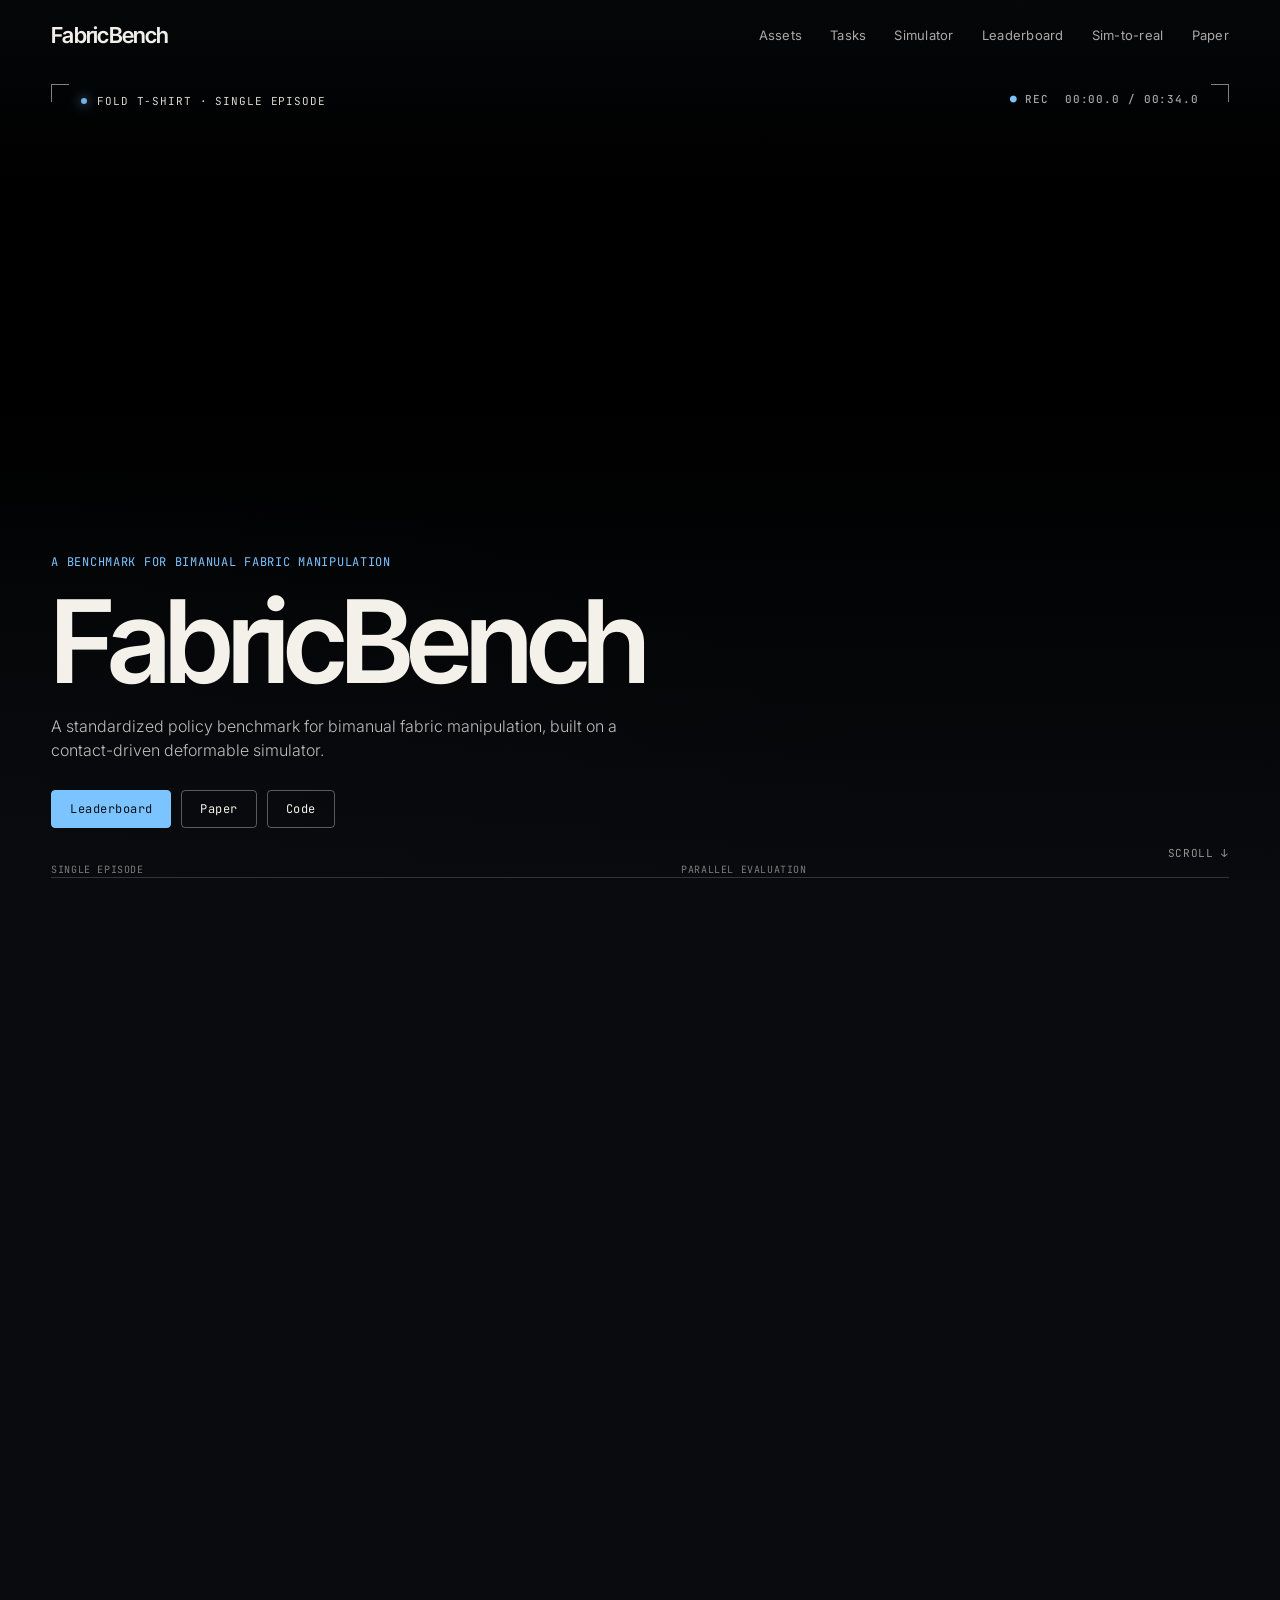
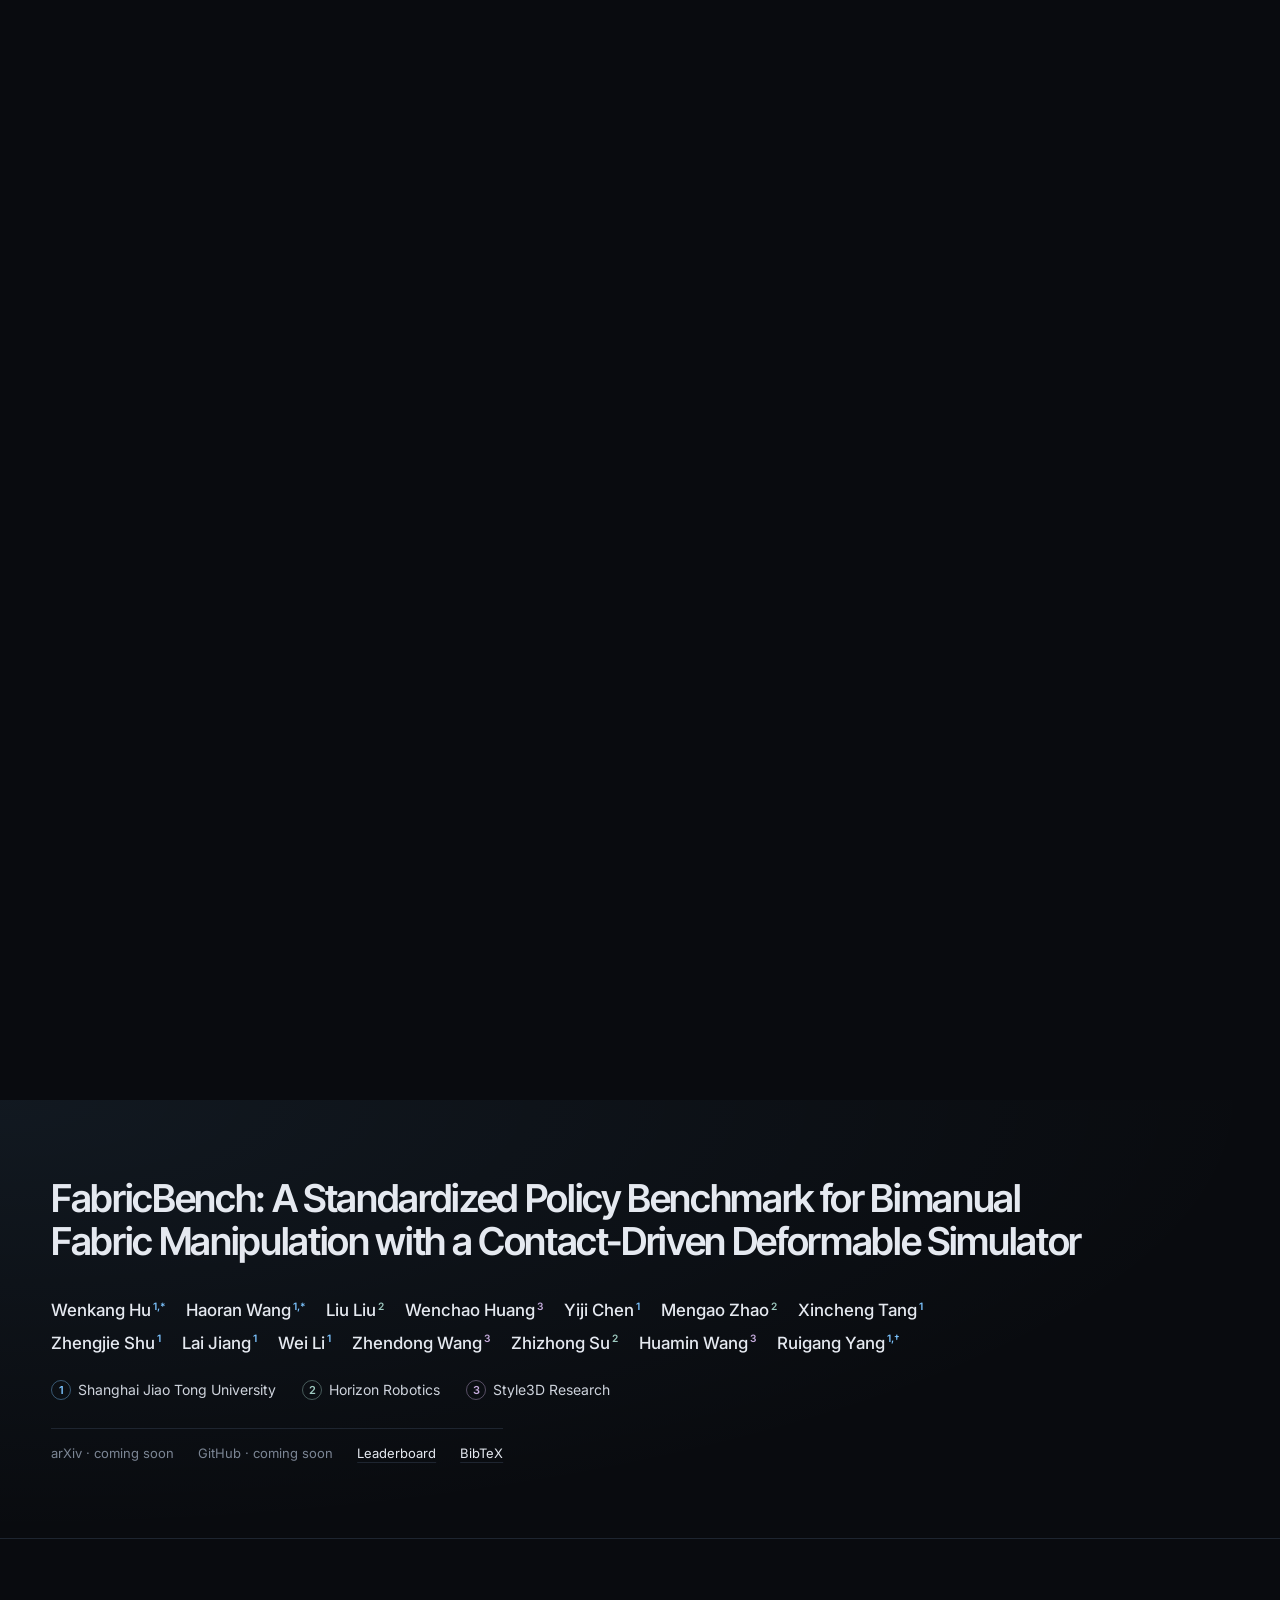
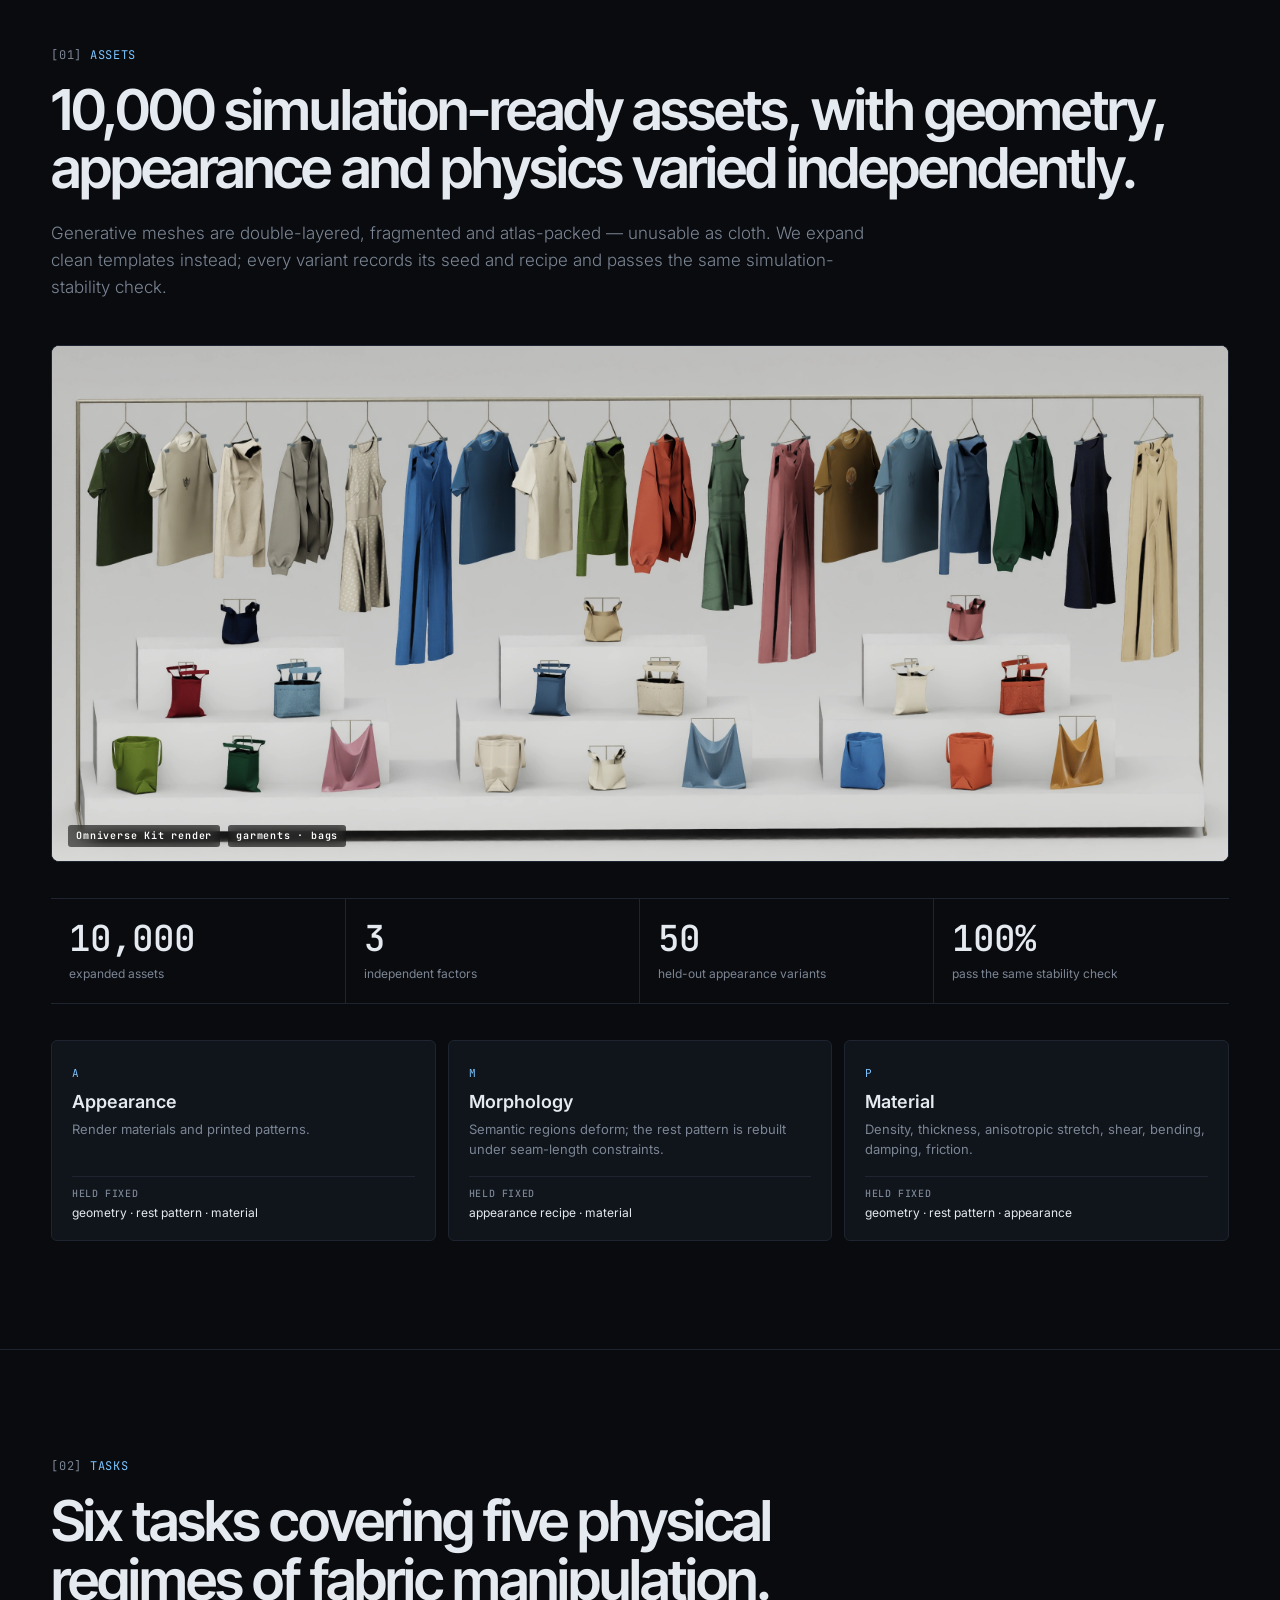
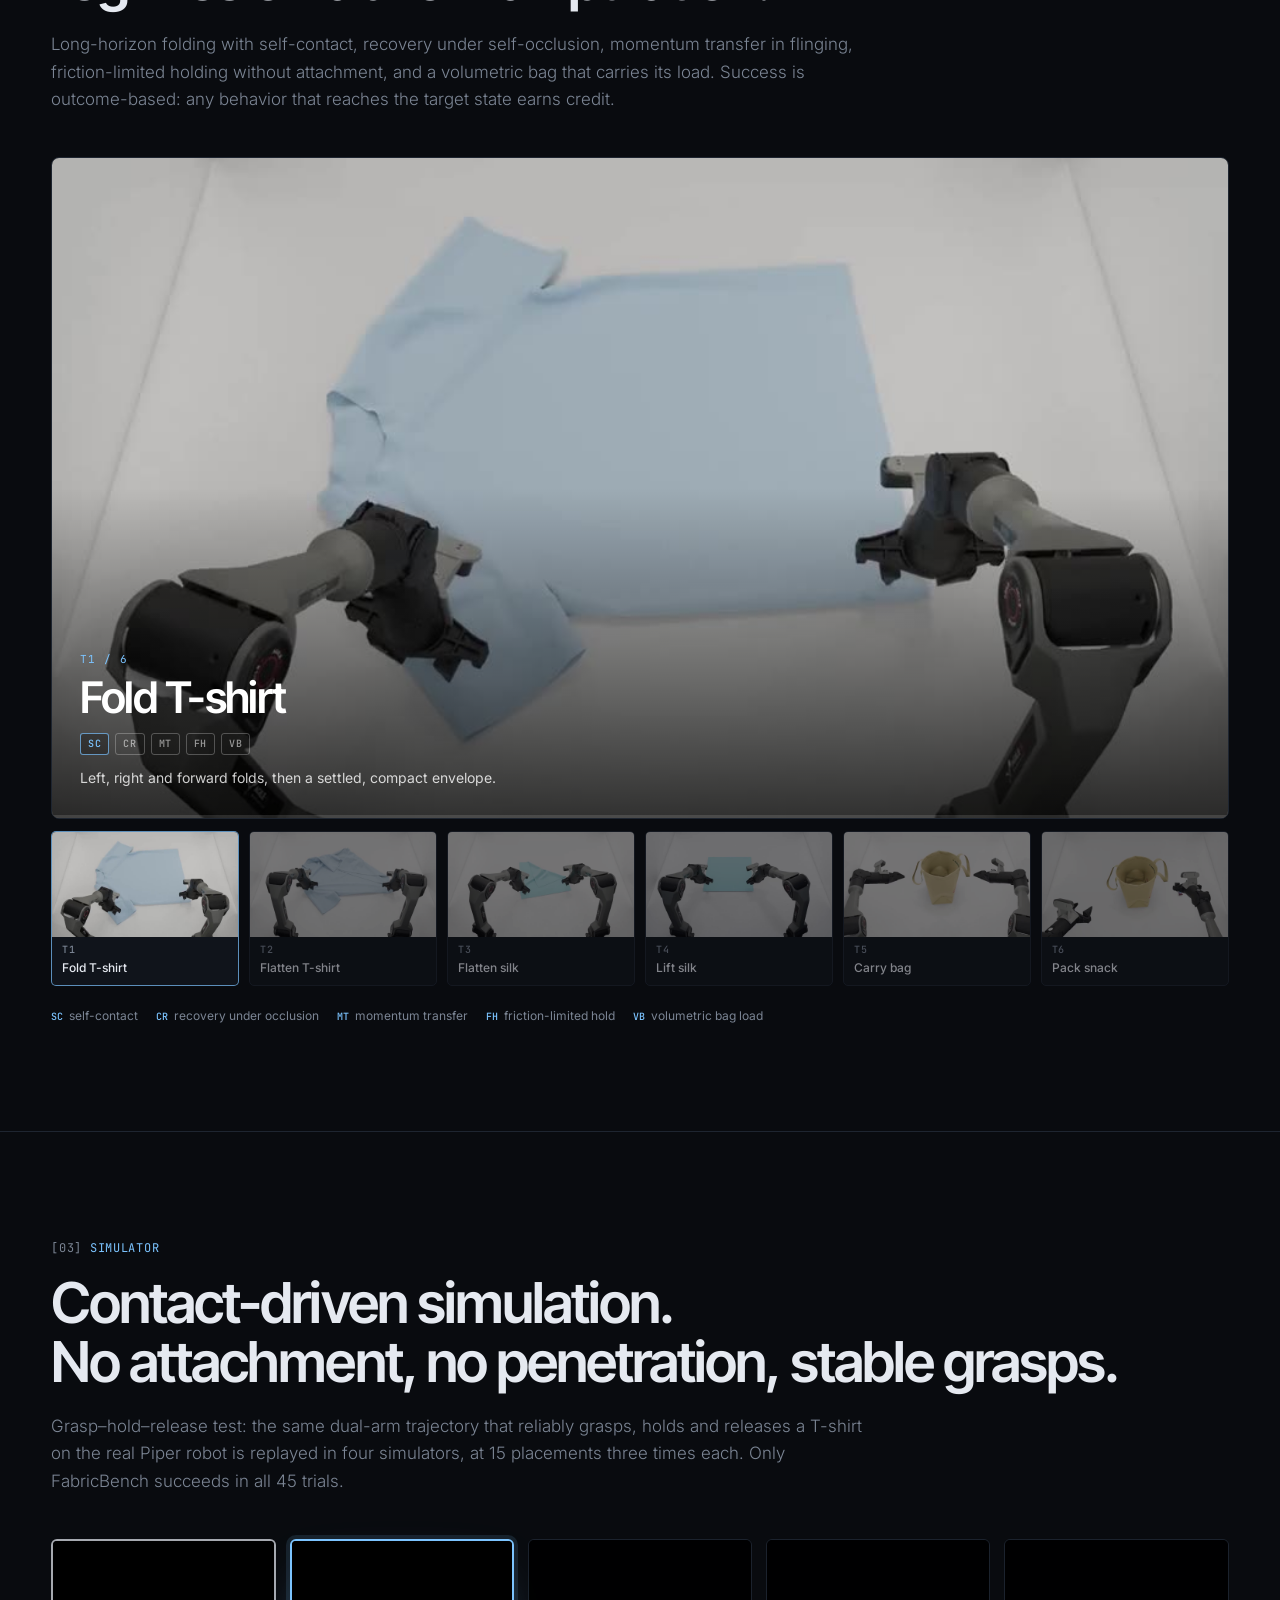
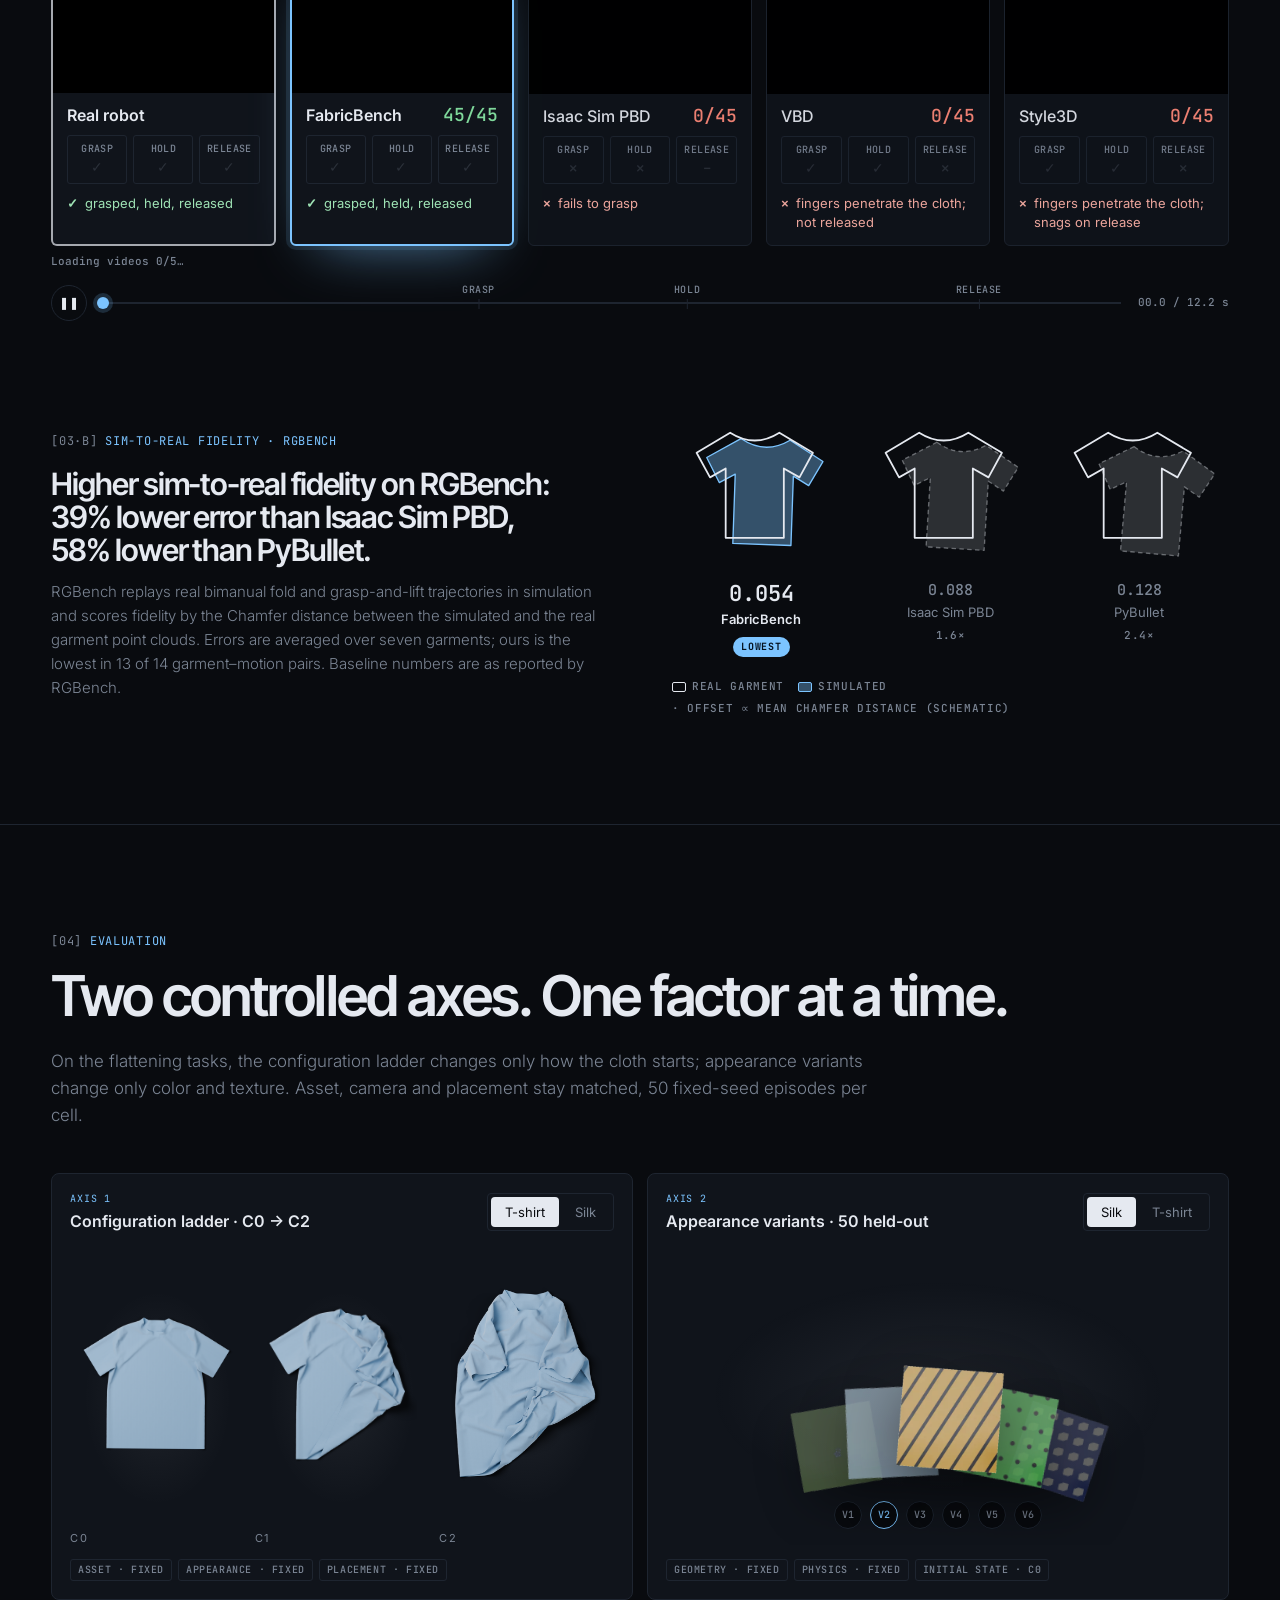
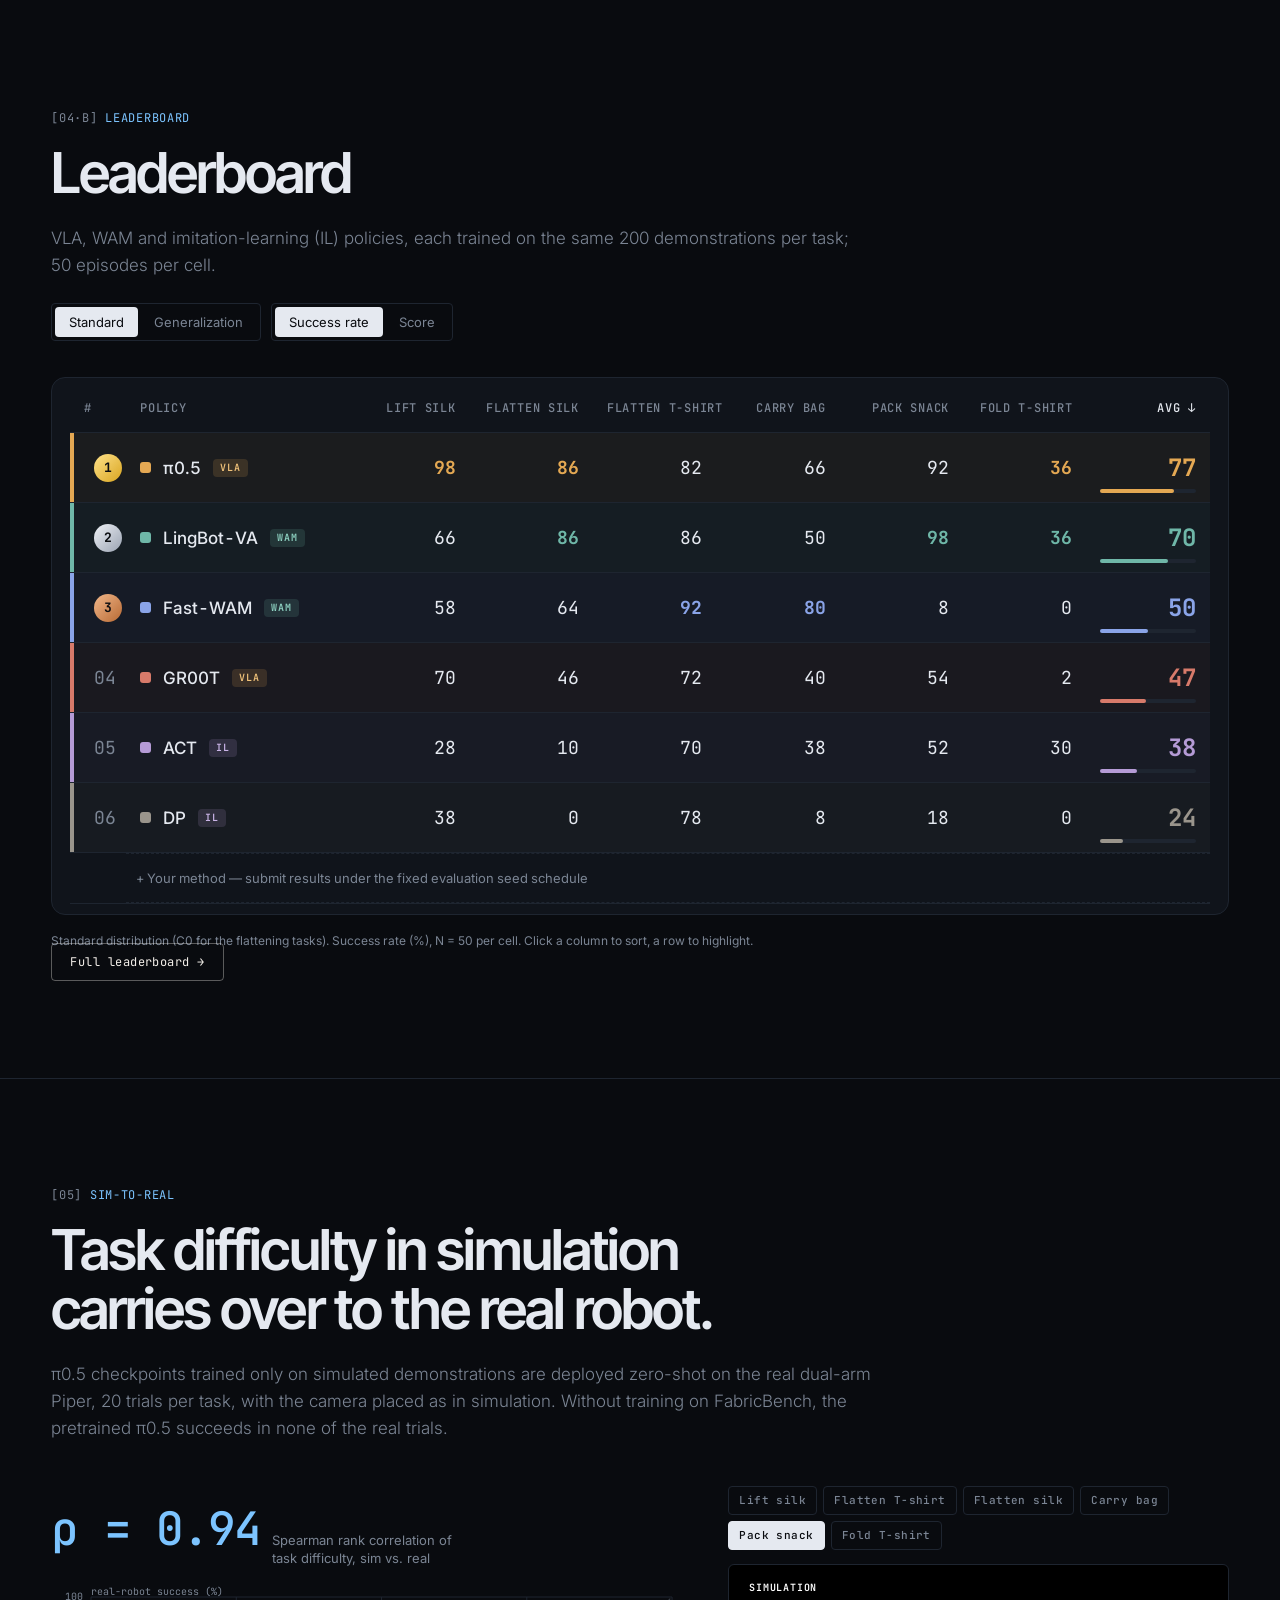
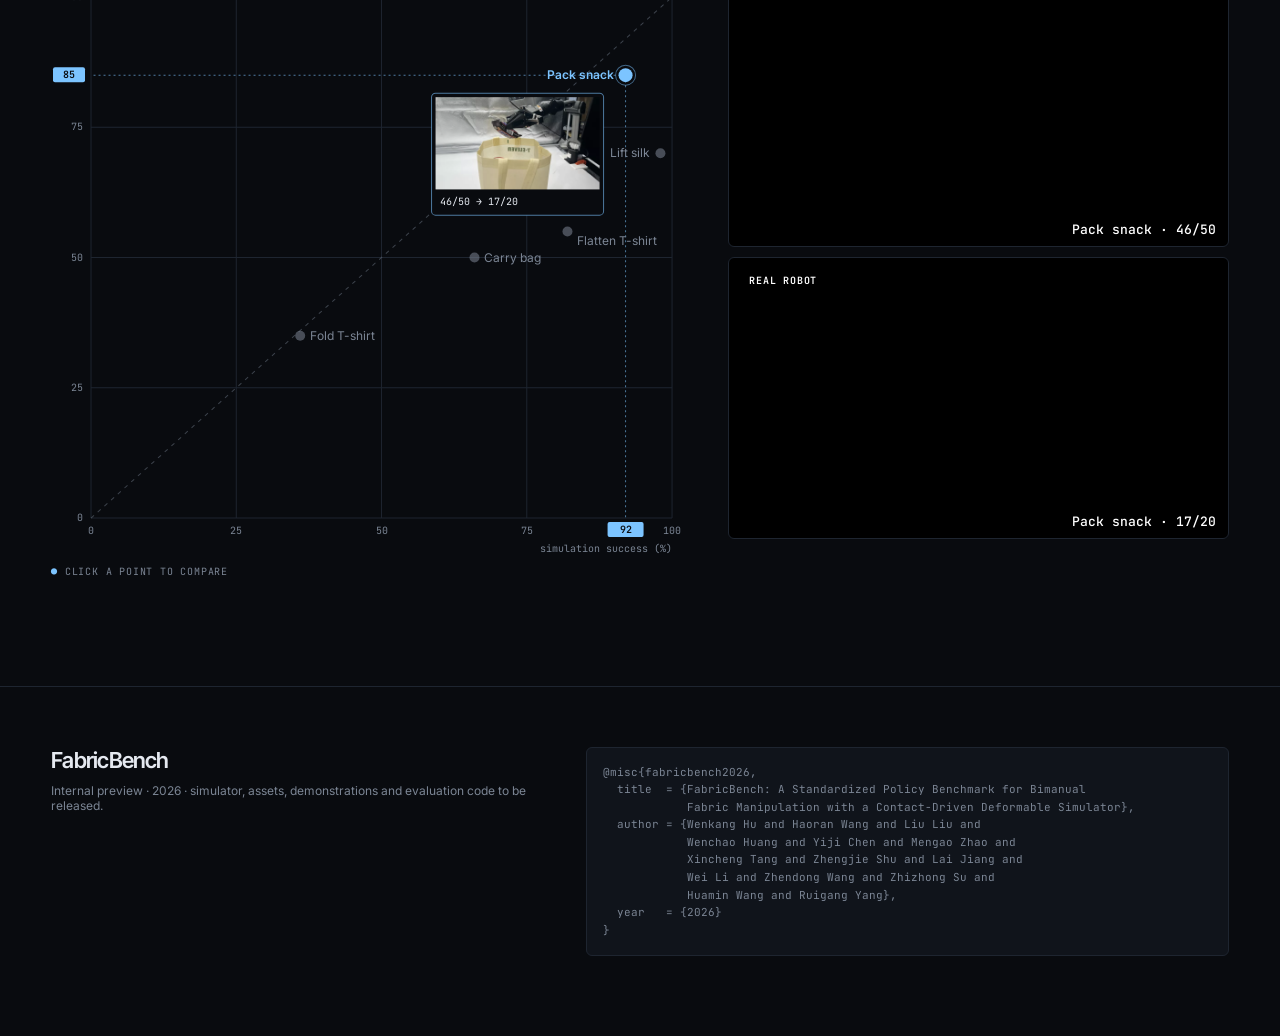
==== commit 1bff00b8: "Add FabricBench authors, affiliations and project-page byline" ====
--- a/index.html
+++ b/index.html
@@ -4,9 +4,14 @@
 <meta charset="utf-8">
 <meta name="viewport" content="width=device-width, initial-scale=1">
 <title>FabricBench</title>
+<script>
+if (new URLSearchParams(location.search).get("affiliations") === "logos") {
+  document.documentElement.classList.add("show-affiliation-logos");
+}
+</script>
 <link rel="preconnect" href="https://fonts.googleapis.com">
 <link rel="preconnect" href="https://fonts.gstatic.com" crossorigin>
-<link href="https://fonts.googleapis.com/css2?family=Instrument+Serif:ital@0;1&family=Inter:wght@300;400;500;600&family=Inter+Tight:wght@500;600;700&family=JetBrains+Mono:wght@400;500&display=swap" rel="stylesheet">
+<link href="https://fonts.googleapis.com/css2?family=Instrument+Serif:ital@0;1&family=Inter:wght@300;400;500;600&family=Inter+Tight:wght@500;600;700&family=JetBrains+Mono:wght@400;500&display=swap" rel="stylesheet" media="print" onload="this.media='all'">
 <style>
 /* ───────── 三套风格(右下角切换) ───────── */
 :root, [data-theme="cinema"] {
@@ -466,30 +471,60 @@
   .pvw { max-height:calc(100vh - 80px); aspect-ratio:auto; height:calc(100vh - 80px); }
 }
 /* 论文标题 / 作者 / 单位 */
-.byline { padding:clamp(64px,9vh,110px) 0 clamp(56px,8vh,90px); border-bottom:1px solid var(--line); }
-.by-k { font-size:11px; letter-spacing:.1em; }
-.by-k .venue { color:var(--accent); }
-.ptitle { margin-top:18px; max-width:1320px; font-size:clamp(28px,3.3vw,48px); line-height:1.1; }
-.names { margin-top:30px; display:flex; flex-wrap:wrap; gap:8px 24px; font-size:clamp(15px,1.25vw,18px); font-weight:500; color:var(--text); max-width:1320px; }
-.names a { cursor:pointer; border-bottom:1px solid transparent; transition:border-color .2s; }
-.names a:hover { border-color:var(--muted); }
-.names sup, .affs sup { font-size:.62em; color:var(--accent); margin-left:1px; font-weight:500; }
-.affs { margin-top:16px; display:flex; flex-wrap:wrap; gap:4px 24px; font-size:14px; color:var(--muted); }
-.notes { margin-top:8px; display:flex; gap:20px; font-size:13px; color:var(--muted); }
-.notes b { color:var(--accent); font-weight:500; }
-.logos { display:flex; gap:14px; flex-wrap:wrap; margin-top:30px; }
-.logos i { width:132px; height:48px; border:1px dashed var(--line); border-radius:6px; display:flex; align-items:center; justify-content:center; font:500 9px/1 "JetBrains Mono", monospace; letter-spacing:.1em; color:var(--muted); font-style:normal; }
-.meta { display:grid; grid-template-columns:140px 1fr; gap:12px 0; margin-top:36px; padding-top:26px; border-top:1px solid var(--line); max-width:720px; }
-.meta dt { font:500 11px/22px "JetBrains Mono", monospace; letter-spacing:.1em; color:var(--muted); }
-.meta dd { font-size:15px; line-height:22px; }
-.meta a { color:var(--accent); }
-.meta a.soon { color:var(--muted); cursor:default; }
-@media (max-width: 760px) {
-  .names { gap:4px 16px; margin-top:22px; }
-  .affs { font-size:13px; flex-direction:column; }
-  .notes { flex-direction:column; gap:2px; }
-  .logos i { width:96px; height:38px; }
-  .meta { grid-template-columns:112px 1fr; }
+.byline {
+  --horizon:color-mix(in srgb, #92c5b8 84%, var(--text));
+  --style3d:color-mix(in srgb, #c1a2db 84%, var(--text));
+  padding:clamp(50px, 6vw, 88px) 0;
+  scroll-margin-top:52px;
+  text-align:left;
+  border-bottom:1px solid var(--line);
+  background:radial-gradient(ellipse at 0% 0%, rgba(var(--accent-rgb),.075), transparent 70%), var(--bg);
+}
+[data-theme="paper"] .byline { --horizon:#316d61; --style3d:#75538b; }
+.ptitle { max-width:1060px; margin:0; font-size:clamp(27px,3vw,43px); line-height:1.13; text-wrap:pretty; }
+.names, .affs { padding:0; list-style:none; }
+.names {
+  max-width:1120px; margin:clamp(24px,2.4vw,34px) 0 0;
+  font-size:clamp(16px,1.32vw,20px); line-height:1.7; font-weight:500;
+  text-wrap:balance;
+}
+.names li { display:inline-block; margin:2px 1em 2px 0; white-space:nowrap; }
+.byline [data-aff="1"] { --aff-color:var(--accent); }
+.byline [data-aff="2"] { --aff-color:var(--horizon); }
+.byline [data-aff="3"] { --aff-color:var(--style3d); }
+.names sup { margin-left:2px; color:var(--aff-color); font-size:.6em; font-weight:600; line-height:0; }
+.affs { display:flex; justify-content:flex-start; flex-wrap:wrap; gap:9px 26px; margin:20px 0 0; }
+.affs li { display:flex; align-items:center; gap:7px; font-size:14px; color:color-mix(in srgb,var(--text) 78%,var(--muted)); }
+.affs span {
+  display:grid; place-items:center; width:20px; height:20px; font-size:11px; font-weight:600;
+  color:var(--aff-color); border:1px solid color-mix(in srgb,var(--aff-color) 40%,transparent); border-radius:50%;
+}
+.paper-links {
+  display:flex; justify-content:flex-start; flex-wrap:wrap; align-items:center; gap:12px 24px;
+  width:fit-content; max-width:100%; margin:28px 0 0; padding:16px 0 0; border-top:1px solid var(--line);
+  font-size:13px; color:var(--muted);
+}
+.paper-links a { color:var(--text); text-decoration:underline; text-decoration-color:var(--line); text-underline-offset:4px; }
+.paper-links a:hover, .paper-links a:focus-visible { text-decoration-color:var(--accent); }
+@media (max-width:620px) {
+  .byline { padding:40px 0; }
+  .names { display:grid; grid-template-columns:repeat(2,max-content); justify-content:flex-start; gap:5px 24px; text-align:left; }
+  .names li { margin:0; }
+  .affs { width:fit-content; display:grid; justify-items:start; gap:8px; margin-top:22px; }
+  .paper-links { gap:10px 18px; }
+}
+.affs .aff-logo { display:none; }
+.show-affiliation-logos .affs { column-gap:clamp(28px,4vw,64px); margin-top:26px; }
+.show-affiliation-logos .affs li { display:grid; grid-template-columns:20px auto; justify-content:start; gap:10px 7px; }
+.show-affiliation-logos .aff-logo {
+  grid-column:1/-1; display:block; width:auto; height:42px; max-width:114px; object-fit:contain;
+  object-position:left center; filter:brightness(0) invert(.85);
+}
+[data-theme="paper"].show-affiliation-logos .aff-logo { filter:brightness(0); }
+@media (max-width:620px) {
+  .show-affiliation-logos .affs { gap:10px; }
+  .show-affiliation-logos .affs li { grid-template-columns:76px 20px auto; align-items:center; gap:7px; }
+  .show-affiliation-logos .aff-logo { grid-column:auto; width:68px; height:30px; }
 }
 /* 竖屏(手机+平板)首屏:视频占上方约 62%,标题落在深色底上;横屏仍铺满 */
 @media (orientation: portrait) {
@@ -697,7 +732,7 @@
 
 <nav class="nav" id="nav">
   <a class="mark" href="#">FabricBench</a>
-  <div class="links"><a href="#assets">Assets</a><a href="#tasks">Tasks</a><a href="#simulator">Simulator</a><a href="#leaderboard">Leaderboard</a><a href="#sim2real">Sim-to-real</a><a href="#">Paper</a></div>
+  <div class="links"><a href="#assets">Assets</a><a href="#tasks">Tasks</a><a href="#simulator">Simulator</a><a href="#leaderboard">Leaderboard</a><a href="#sim2real">Sim-to-real</a><a href="#paper">Paper</a></div>
 </nav>
 
 <header class="hero" id="hero">
@@ -713,7 +748,7 @@
         <div>
           <h1>FabricBench</h1>
           <p class="sub">A standardized policy benchmark for bimanual fabric manipulation, built on a contact-driven deformable simulator.</p>
-          <div class="cta"><a class="btn primary" href="#leaderboard">Leaderboard</a><a class="btn" href="#">Paper</a><a class="btn" href="#">Code</a></div>
+          <div class="cta"><a class="btn primary" href="#leaderboard">Leaderboard</a><a class="btn" href="#paper">Paper</a><a class="btn" href="#">Code</a></div>
         </div>
         <div class="stats" id="stats">
           <div class="stat"><b>6</b><small>Tasks</small></div>
@@ -729,23 +764,35 @@
   </div>
 </header>
 
-<!-- ═════════ 论文标题 / 作者 / 单位(版式占位,内容待填) ═════════ -->
-<section class="byline" id="paper">
+<!-- ═════════ 论文标题 / 作者 / 单位 ═════════ -->
+<section class="byline" id="paper" aria-labelledby="paper-title">
   <div class="wrap">
-    <div class="by-k mono"><span class="venue">Venue 2027 · placeholder</span></div>
-    <h2 class="ptitle">FabricBench: A Standardized Policy Benchmark for Bimanual Fabric Manipulation with a Contact-Driven Deformable Simulator</h2>
-    <p class="names">
-      <a>Author Name<sup>1*</sup></a><a>Author Name<sup>1*</sup></a><a>Author Name<sup>2</sup></a><a>Author Name<sup>1</sup></a><a>Author Name<sup>3</sup></a><a>Author Name<sup>2</sup></a><a>Author Name<sup>1</sup></a><a>Author Name<sup>3</sup></a><a>Author Name<sup>1†</sup></a>
-    </p>
-    <p class="affs"><span><sup>1</sup>Affiliation One</span><span><sup>2</sup>Affiliation Two</span><span><sup>3</sup>Affiliation Three</span></p>
-    <p class="notes"><span><b>*</b> Equal contribution</span><span><b>†</b> Corresponding author</span></p>
-    <div class="logos"><i>LOGO</i><i>LOGO</i><i>LOGO</i></div>
-    <dl class="meta">
-      <dt>PAPER</dt><dd><a class="soon">arXiv · coming soon</a></dd>
-      <dt>CODE</dt><dd><a class="soon">GitHub · coming soon</a></dd>
-      <dt>LEADERBOARD</dt><dd><a href="#leaderboard">View leaderboard →</a></dd>
-      <dt>CITE</dt><dd><a href="#cite">BibTeX ↓</a></dd>
-    </dl>
+    <h2 class="ptitle" id="paper-title">FabricBench: A Standardized Policy Benchmark for Bimanual Fabric Manipulation with a Contact-Driven Deformable Simulator</h2>
+    <ol class="names" aria-label="Authors">
+      <li data-aff="1">Wenkang Hu<sup>1,*</sup></li>
+      <li data-aff="1">Haoran Wang<sup>1,*</sup></li>
+      <li data-aff="2">Liu Liu<sup>2</sup></li>
+      <li data-aff="3">Wenchao Huang<sup>3</sup></li>
+      <li data-aff="1">Yiji Chen<sup>1</sup></li>
+      <li data-aff="2">Mengao Zhao<sup>2</sup></li>
+      <li data-aff="1">Xincheng Tang<sup>1</sup></li>
+      <li data-aff="1">Zhengjie Shu<sup>1</sup></li>
+      <li data-aff="1">Lai Jiang<sup>1</sup></li>
+      <li data-aff="1">Wei Li<sup>1</sup></li>
+      <li data-aff="3">Zhendong Wang<sup>3</sup></li>
+      <li data-aff="2">Zhizhong Su<sup>2</sup></li>
+      <li data-aff="3">Huamin Wang<sup>3</sup></li>
+      <li data-aff="1">Ruigang Yang<sup>1,†</sup></li>
+    </ol>
+    <ul class="affs" aria-label="Affiliations">
+      <li data-aff="1"><img class="aff-logo" src="assets/affiliations/sjtu.png" alt=""><span>1</span> Shanghai Jiao Tong University</li>
+      <li data-aff="2"><img class="aff-logo" src="assets/affiliations/horizon.png" alt=""><span>2</span> Horizon Robotics</li>
+      <li data-aff="3"><img class="aff-logo" src="assets/affiliations/style3d.png" alt=""><span>3</span> Style3D Research</li>
+    </ul>
+    <div class="paper-links">
+      <span>arXiv · coming soon</span><span>GitHub · coming soon</span>
+      <a href="#leaderboard">Leaderboard</a><a href="#cite">BibTeX</a>
+    </div>
   </div>
 </section>
 
@@ -915,11 +962,15 @@
     <div class="wrap foot">
       <div><div class="mark" style="font-family:var(--display);font-size:22px;font-weight:var(--display-weight);letter-spacing:var(--display-track);color:var(--text)">FabricBench</div>
         <p style="margin-top:10px">Internal preview · 2026 · simulator, assets, demonstrations and evaluation code to be released.</p></div>
-      <pre class="bib mono" id="cite">@inproceedings{fabricbench2027,
+      <pre class="bib mono" id="cite">@misc{fabricbench2026,
   title  = {FabricBench: A Standardized Policy Benchmark for Bimanual
             Fabric Manipulation with a Contact-Driven Deformable Simulator},
-  author = {...},
-  year   = {2027}
+  author = {Wenkang Hu and Haoran Wang and Liu Liu and
+            Wenchao Huang and Yiji Chen and Mengao Zhao and
+            Xincheng Tang and Zhengjie Shu and Lai Jiang and
+            Wei Li and Zhendong Wang and Zhizhong Su and
+            Huamin Wang and Ruigang Yang},
+  year   = {2026}
 }</pre>
     </div>
   </footer>
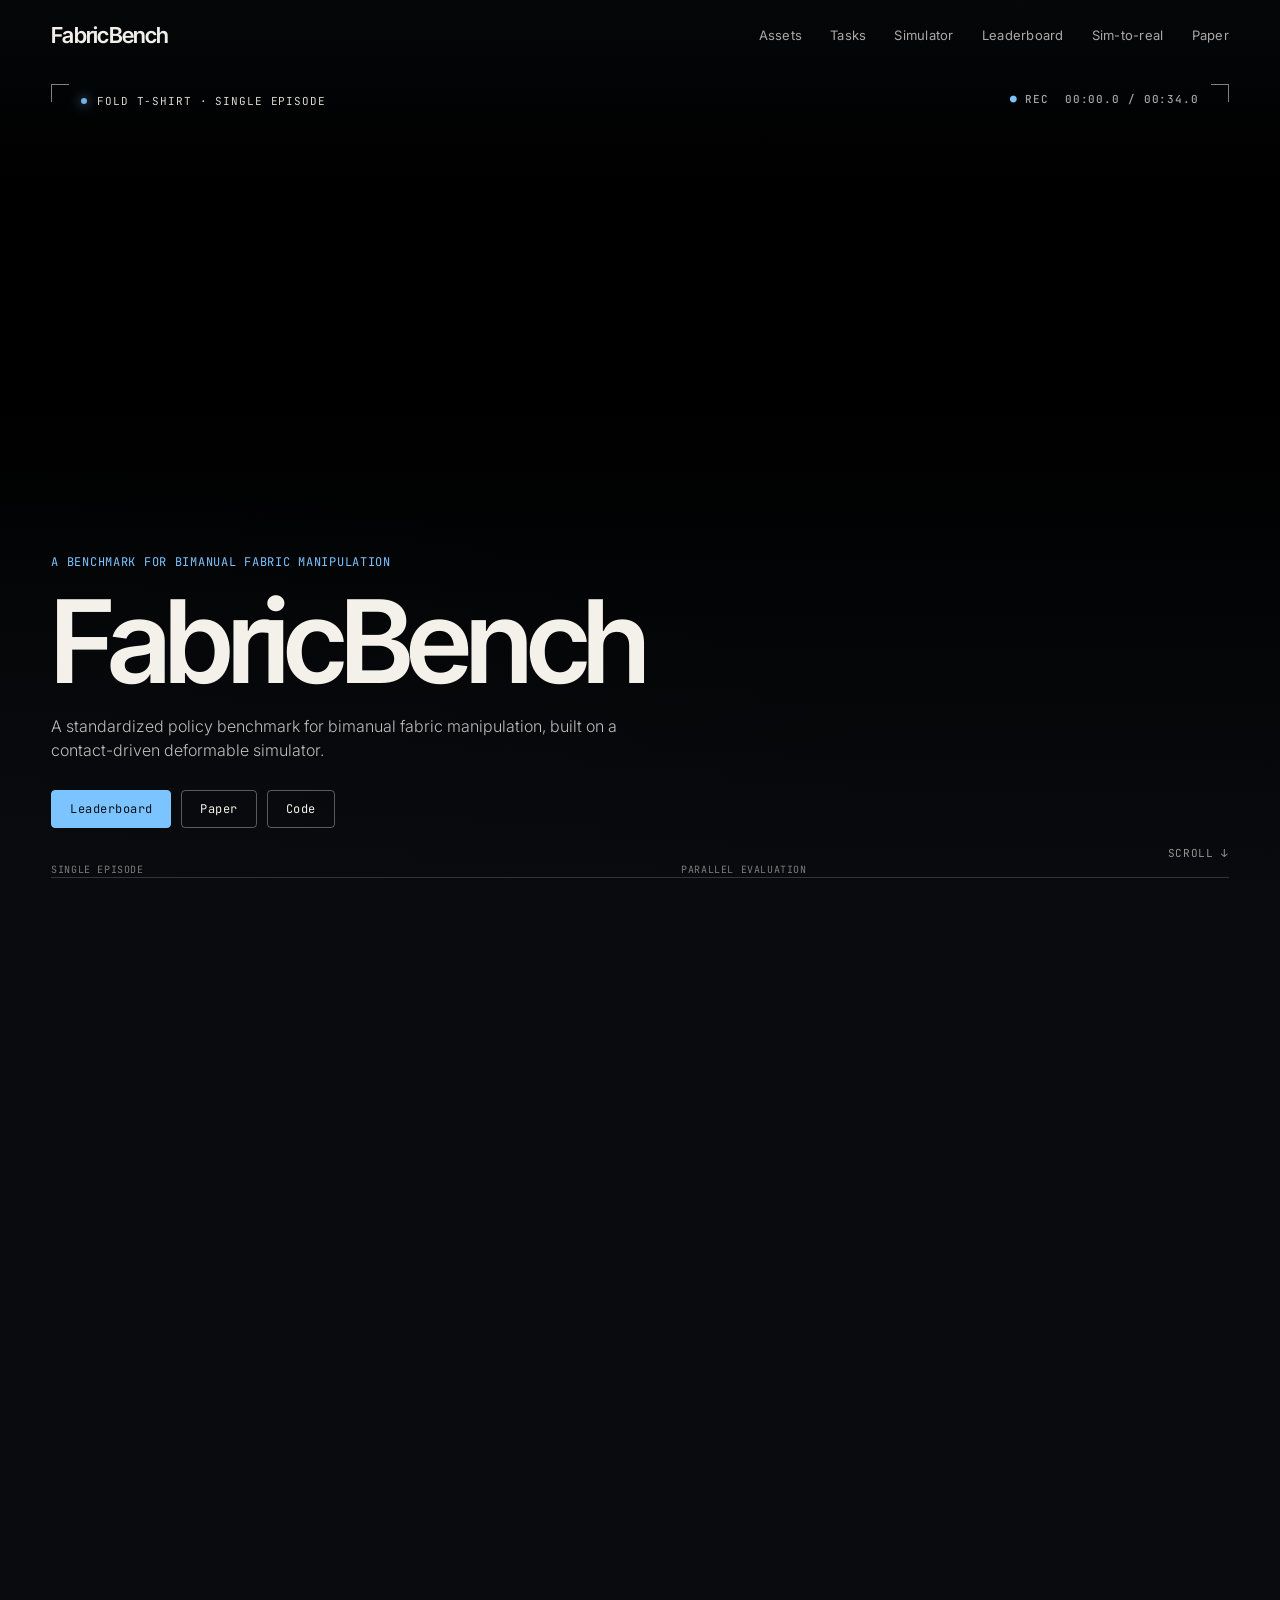
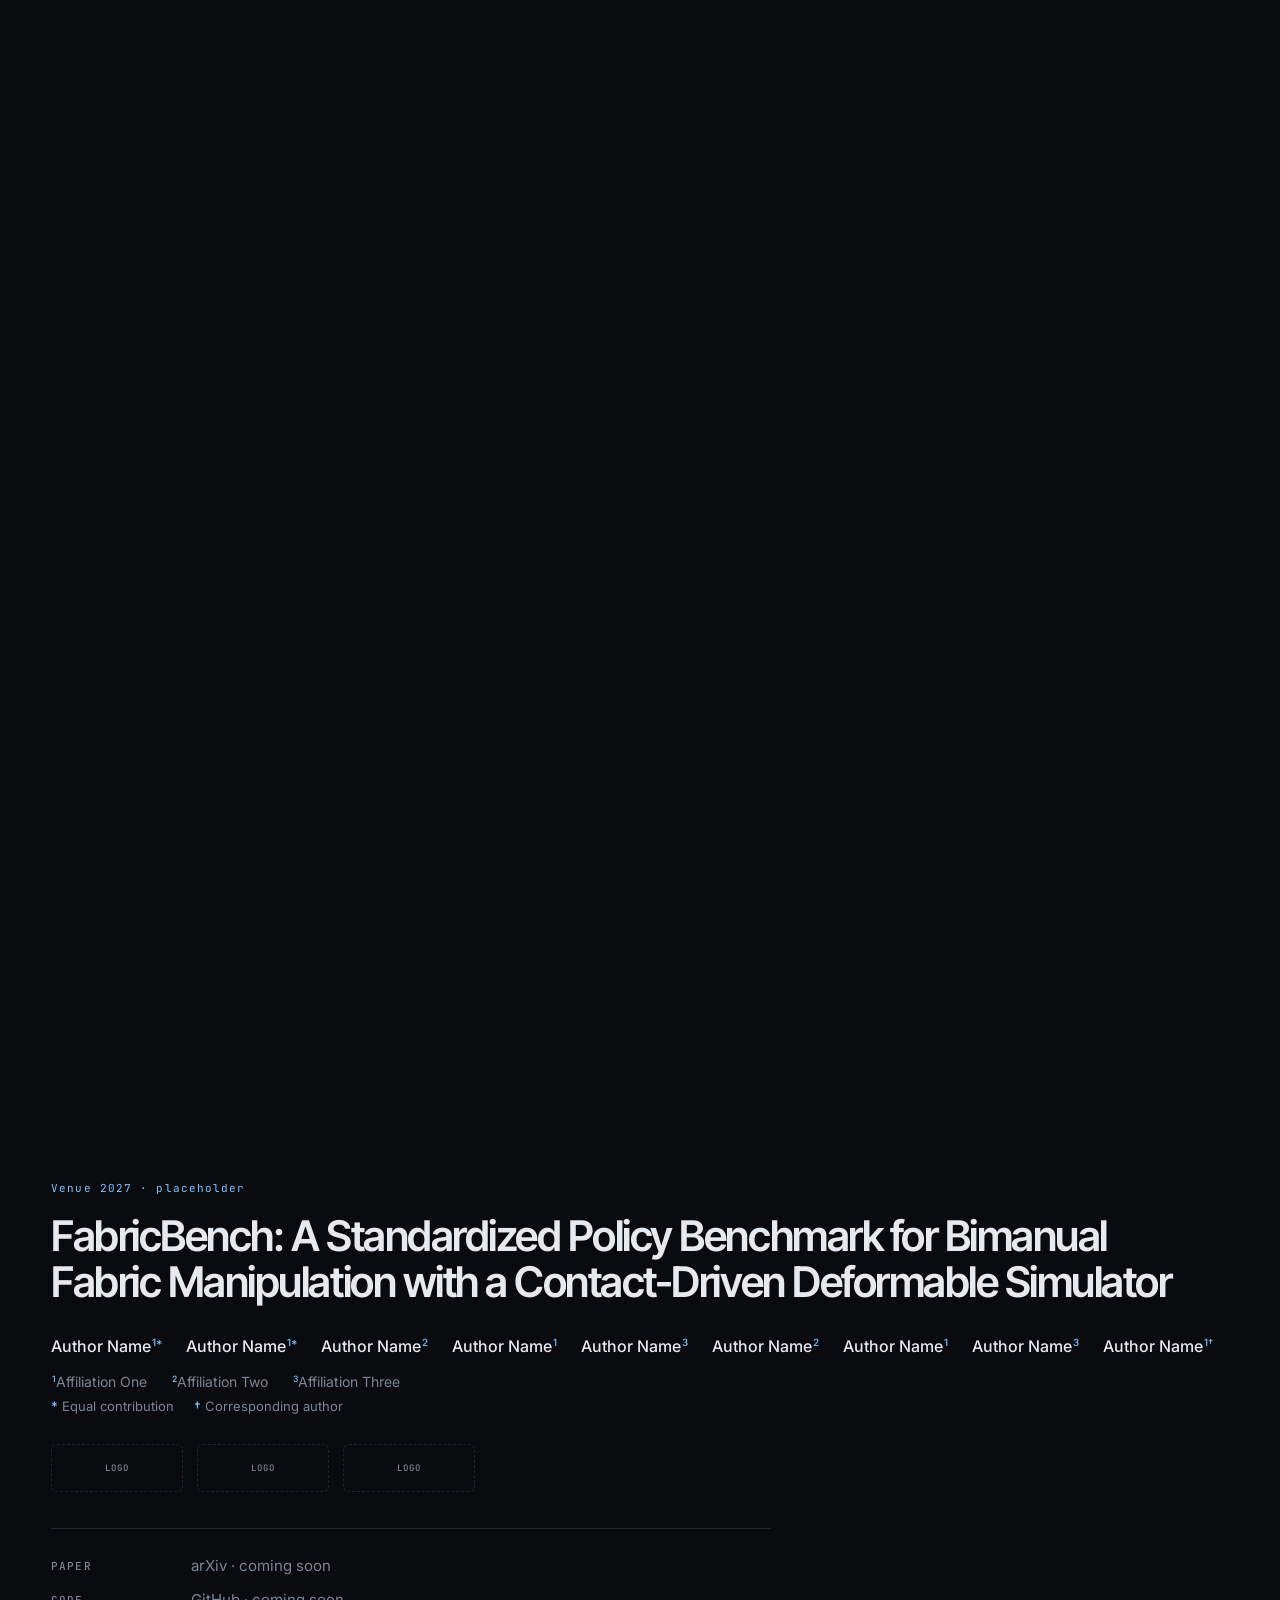
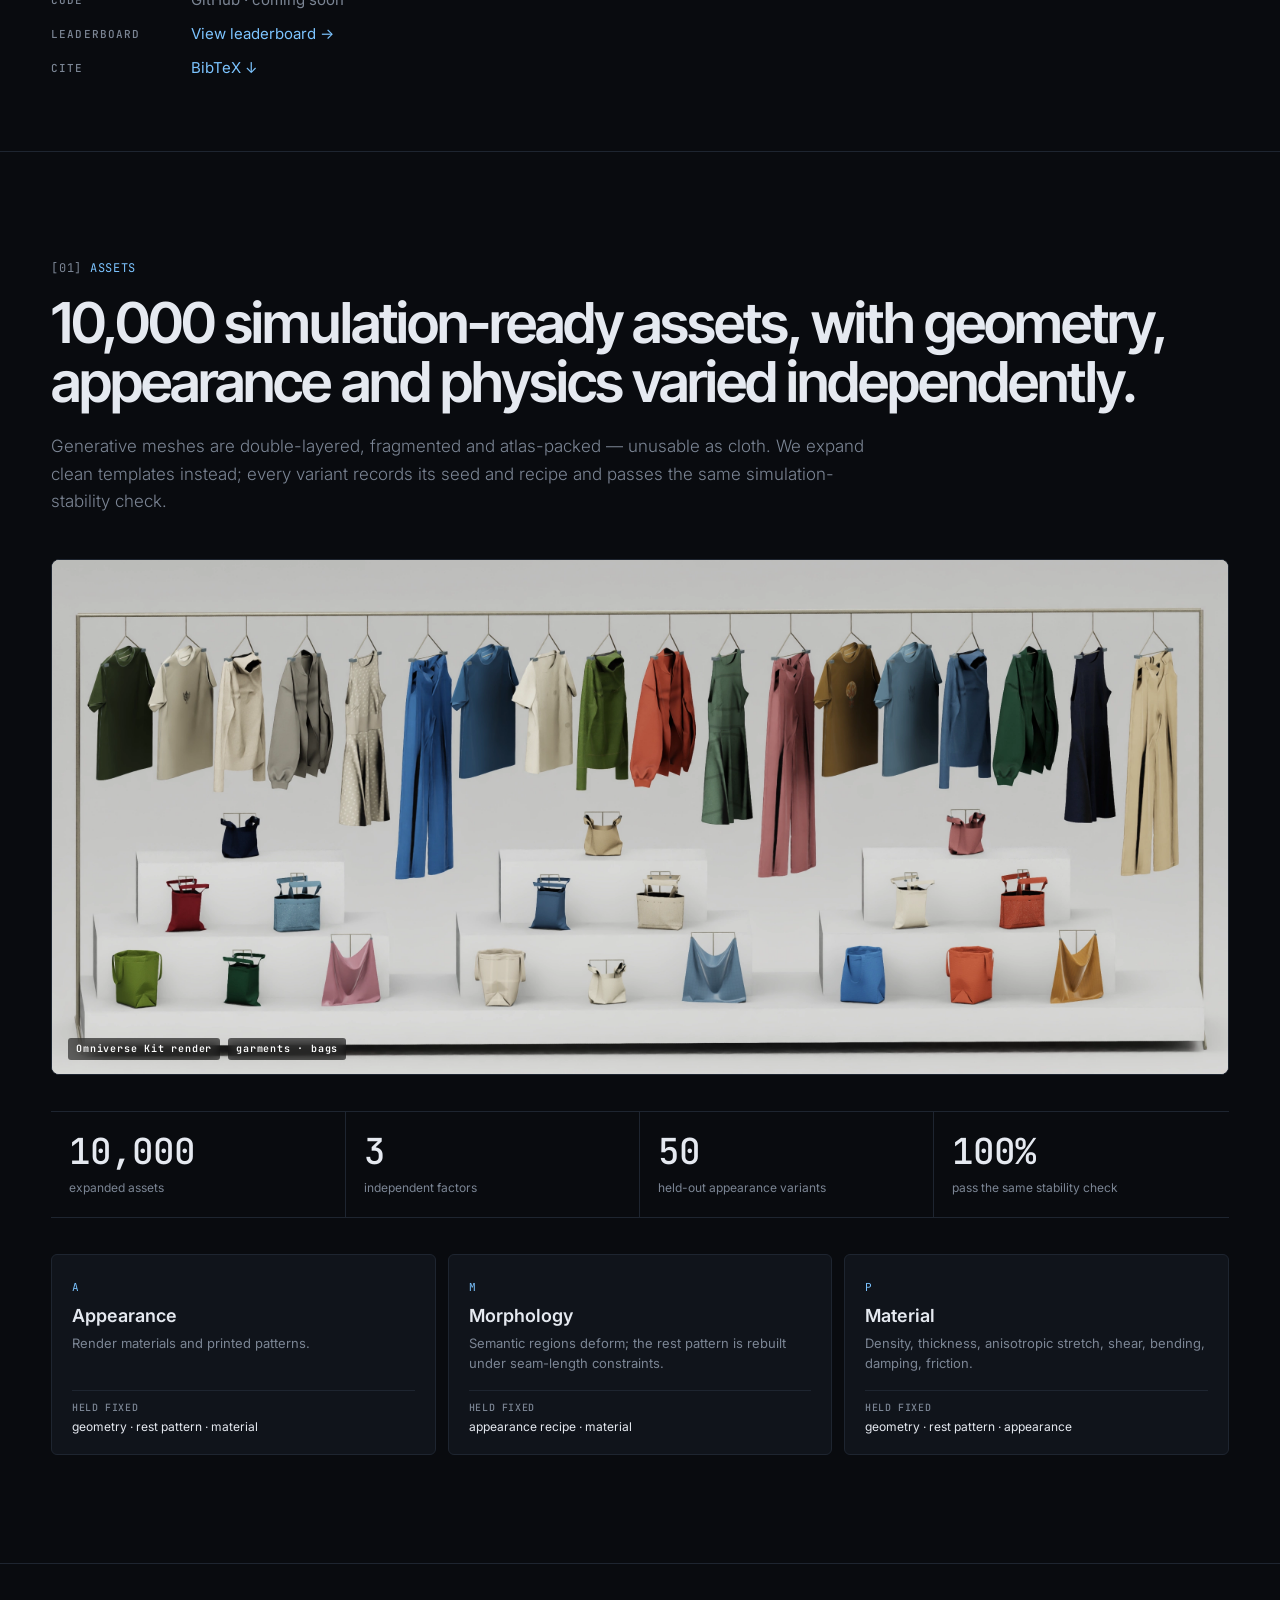
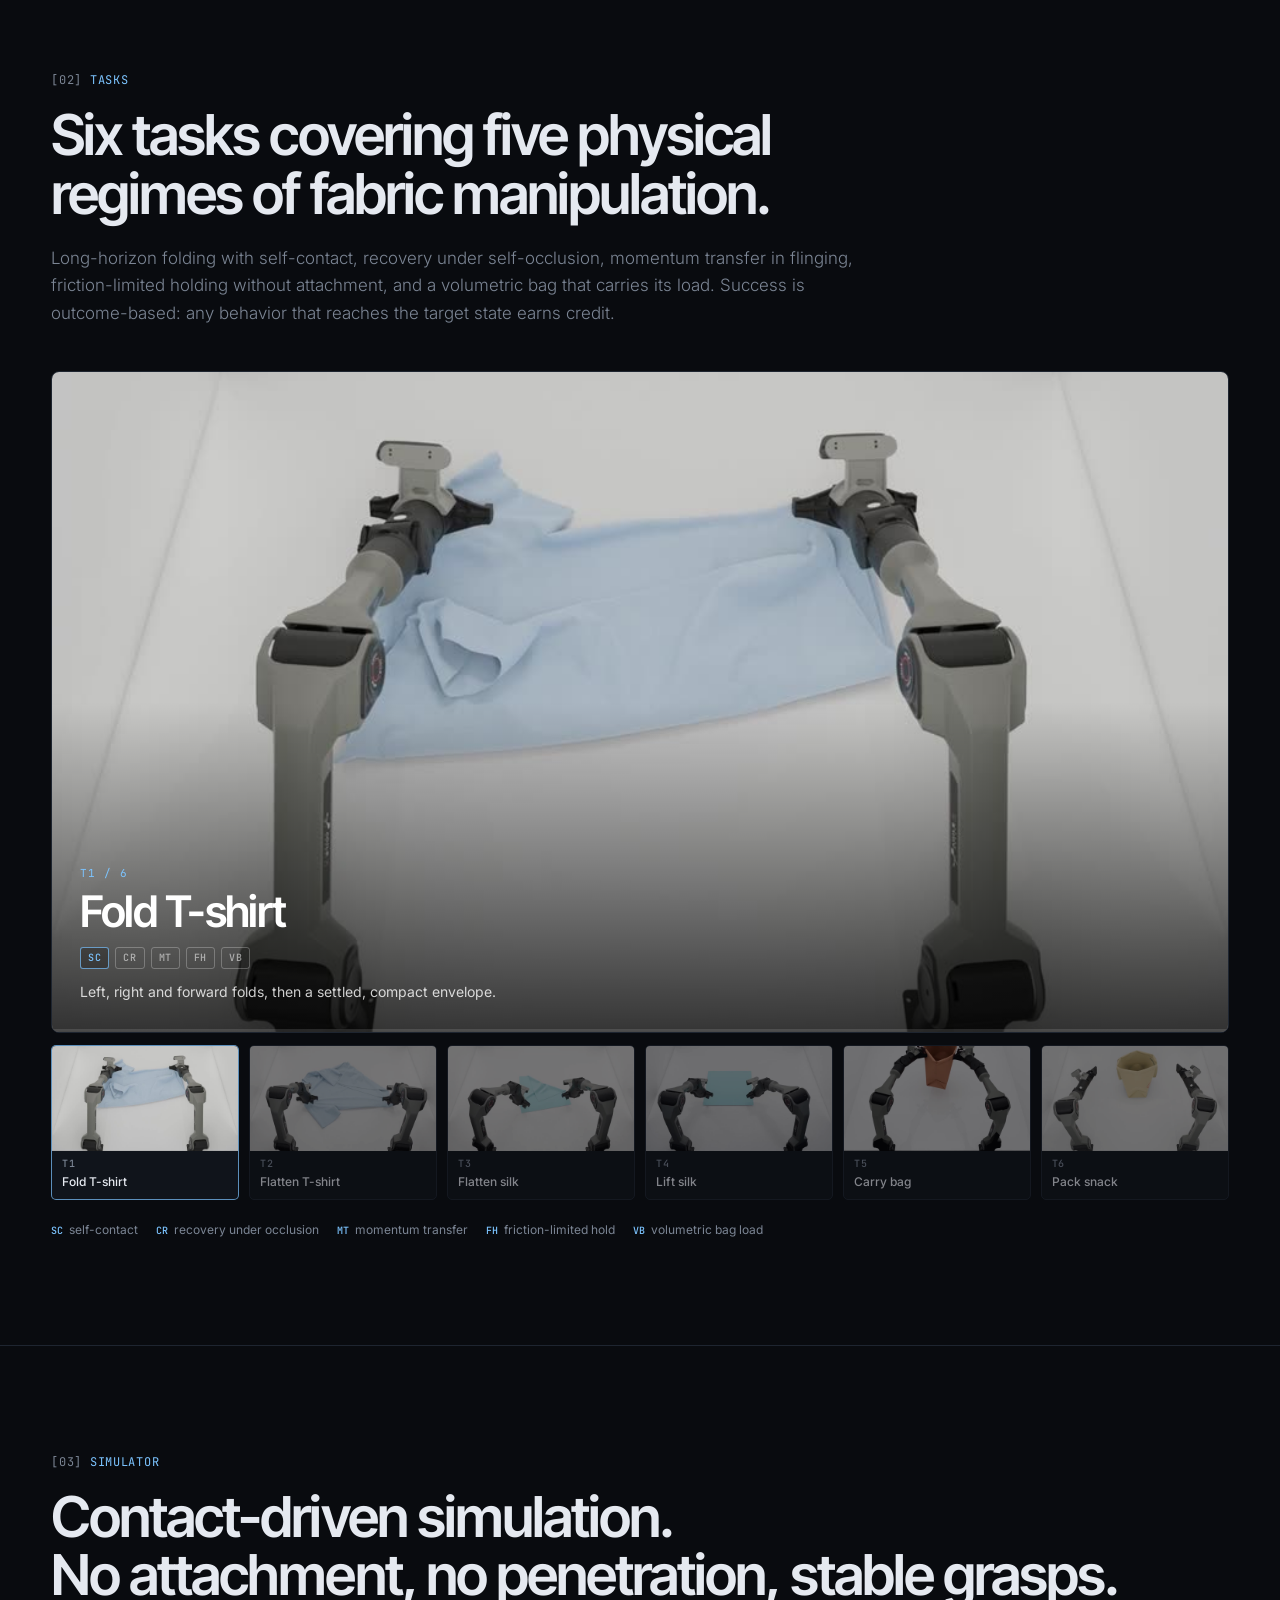
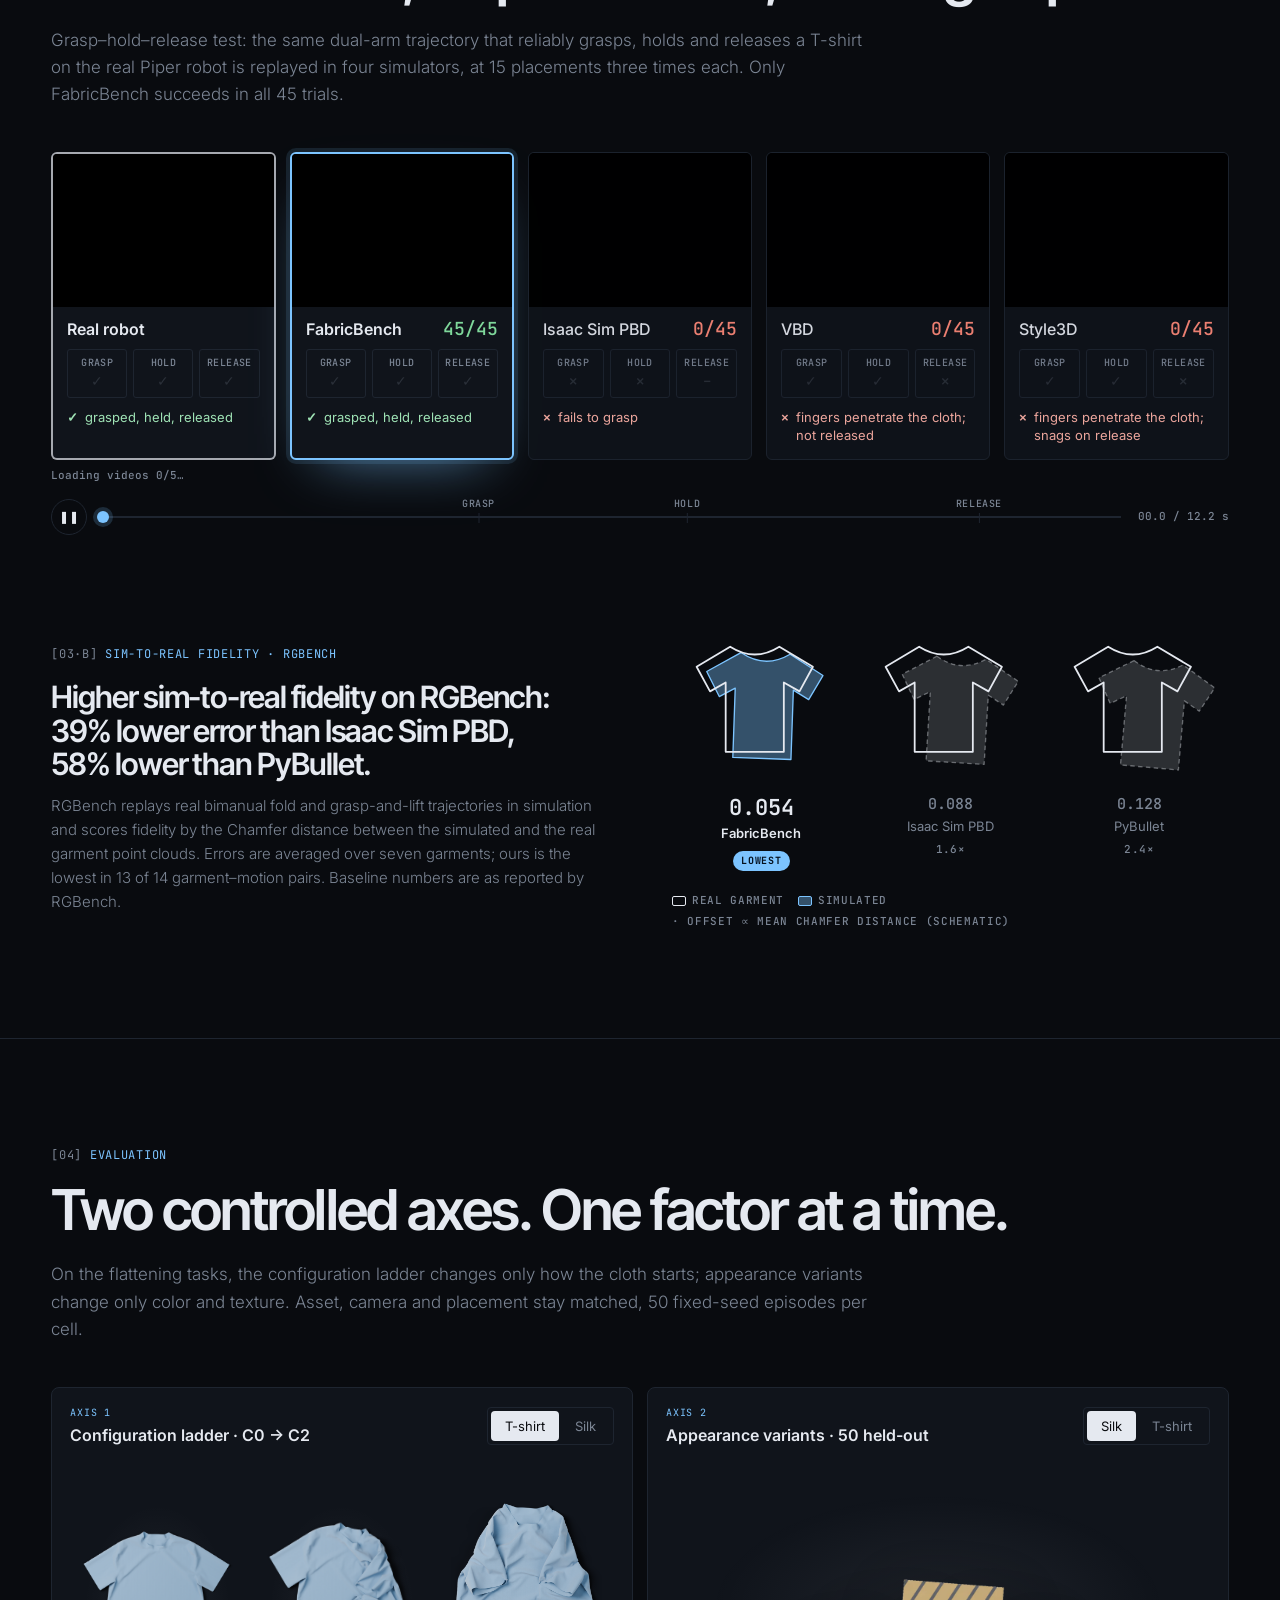
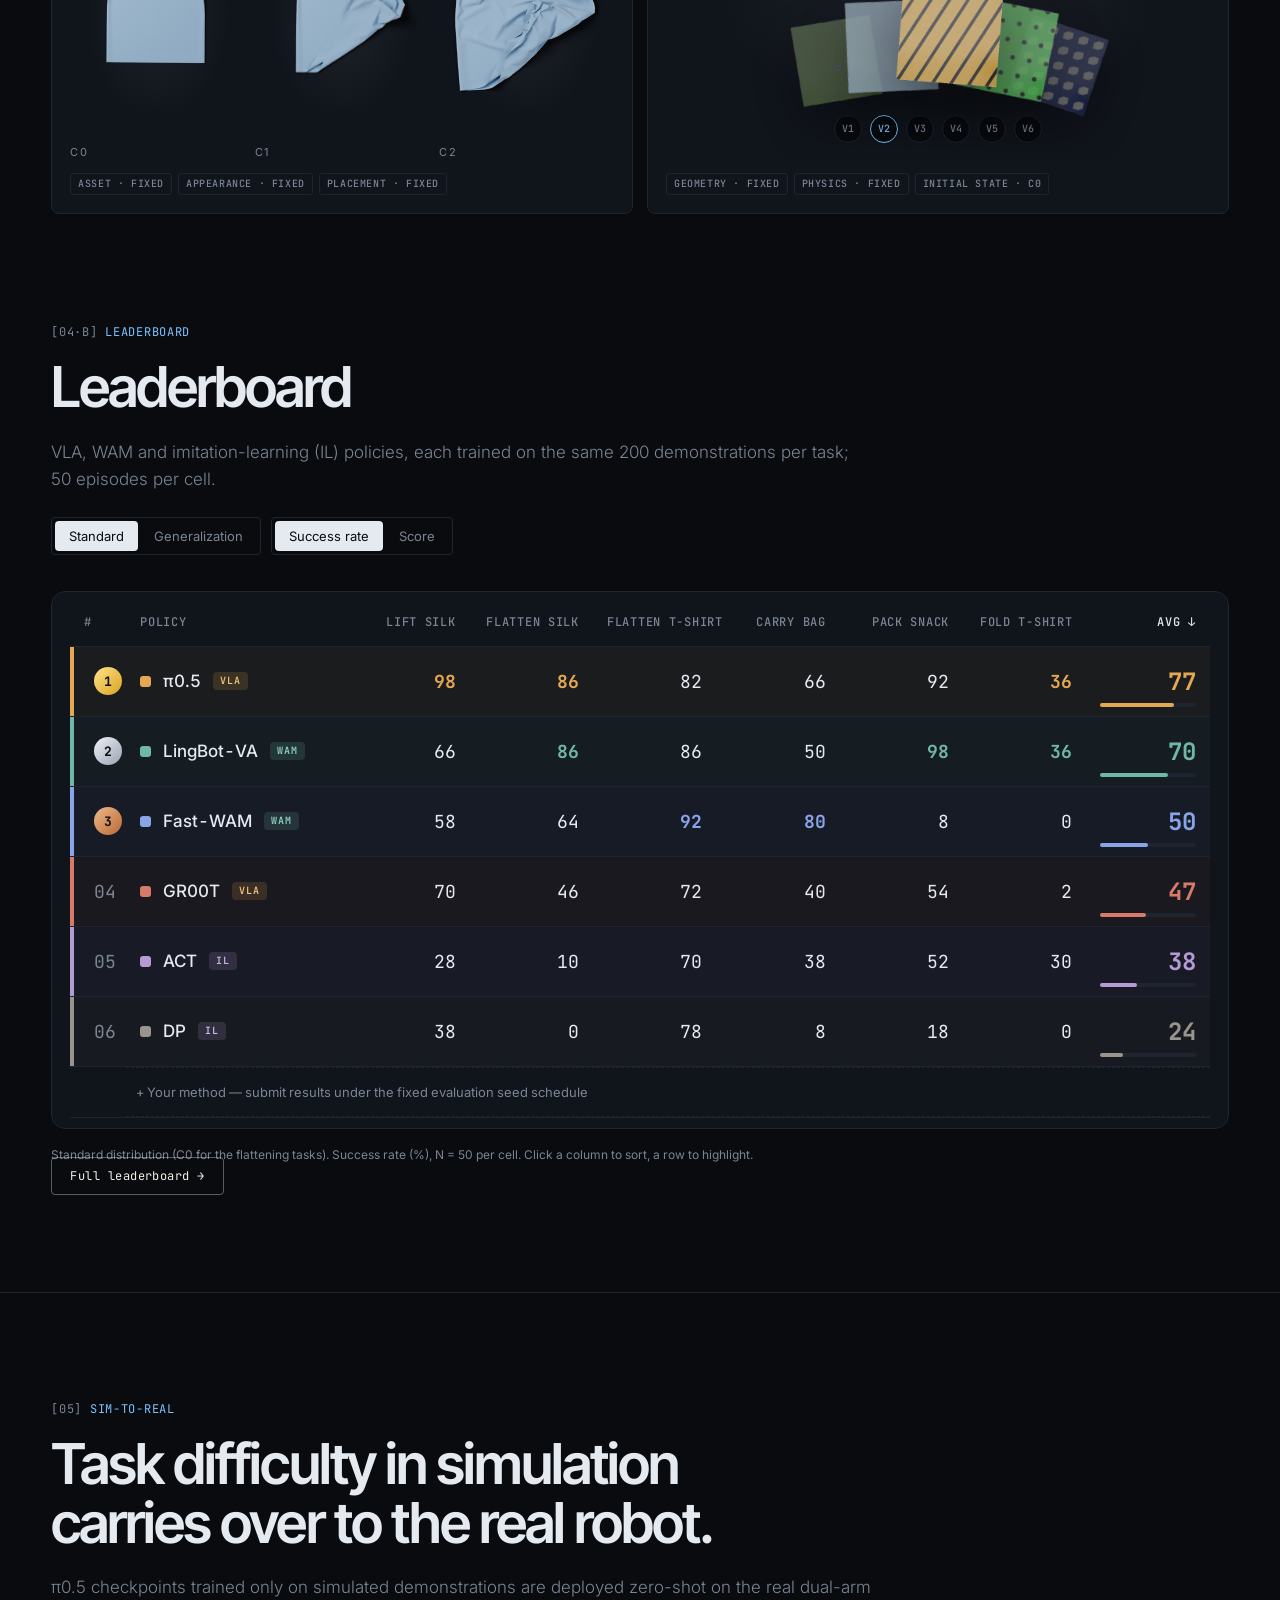
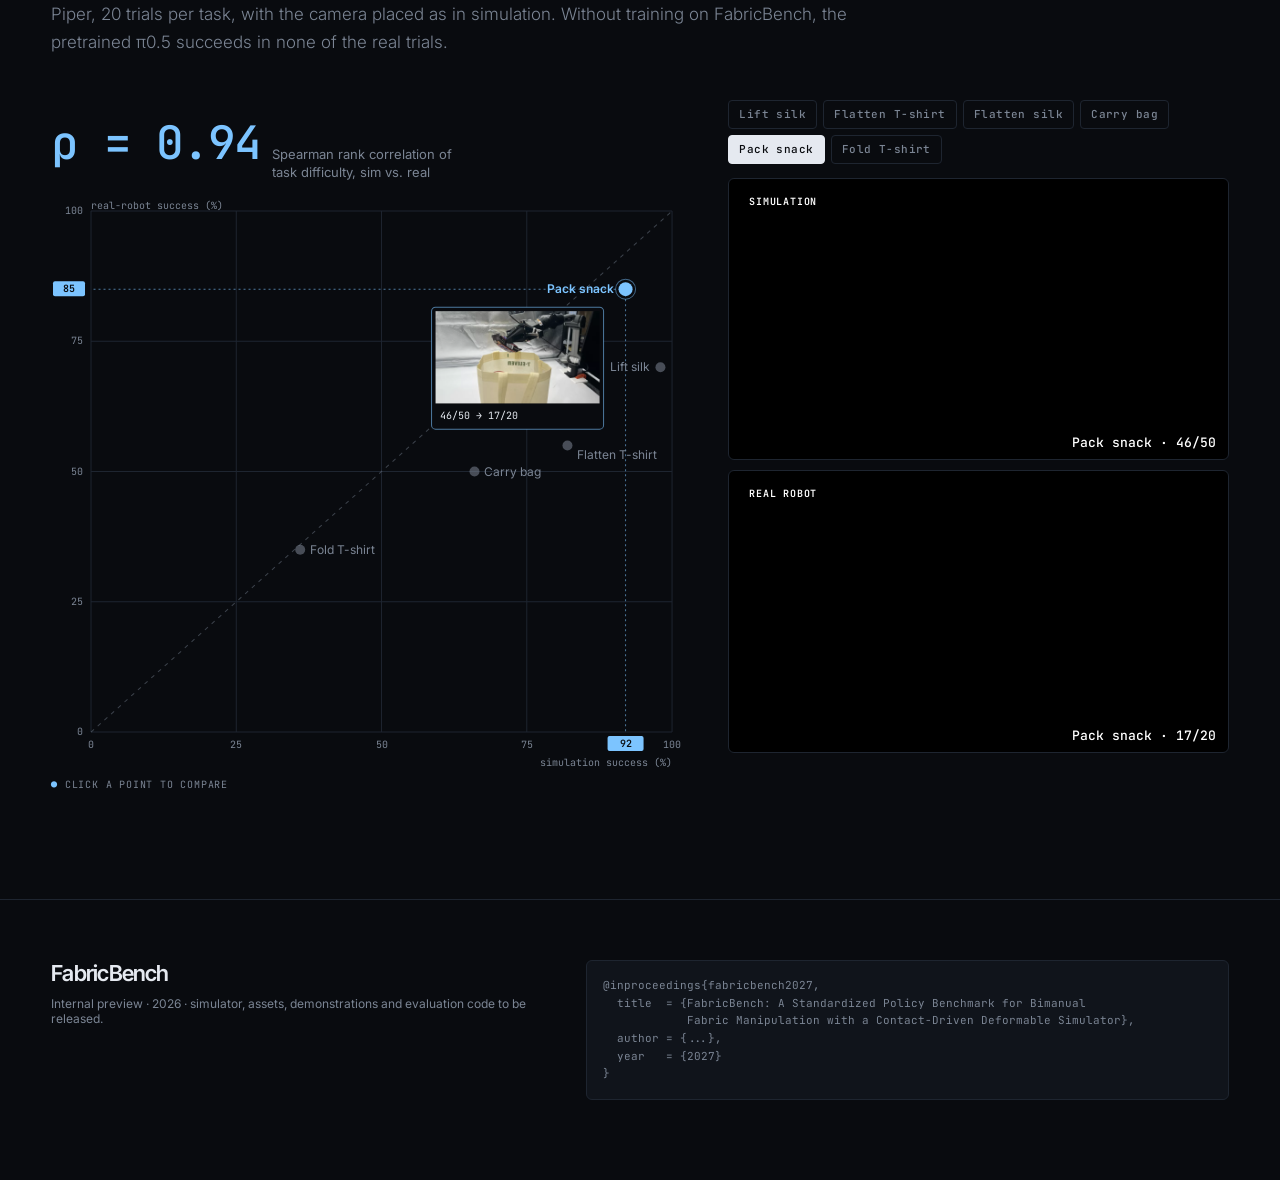
==== commit 93283374: "Videos: Blender renders for fold / pack snack / carry bag tasks, Kit renders for sim-to-real simulat" ====
--- a/index.html
+++ b/index.html
@@ -4,14 +4,9 @@
 <meta charset="utf-8">
 <meta name="viewport" content="width=device-width, initial-scale=1">
 <title>FabricBench</title>
-<script>
-if (new URLSearchParams(location.search).get("affiliations") === "logos") {
-  document.documentElement.classList.add("show-affiliation-logos");
-}
-</script>
 <link rel="preconnect" href="https://fonts.googleapis.com">
 <link rel="preconnect" href="https://fonts.gstatic.com" crossorigin>
-<link href="https://fonts.googleapis.com/css2?family=Instrument+Serif:ital@0;1&family=Inter:wght@300;400;500;600&family=Inter+Tight:wght@500;600;700&family=JetBrains+Mono:wght@400;500&display=swap" rel="stylesheet" media="print" onload="this.media='all'">
+<link href="https://fonts.googleapis.com/css2?family=Instrument+Serif:ital@0;1&family=Inter:wght@300;400;500;600&family=Inter+Tight:wght@500;600;700&family=JetBrains+Mono:wght@400;500&display=swap" rel="stylesheet">
 <style>
 /* ───────── 三套风格(右下角切换) ───────── */
 :root, [data-theme="cinema"] {
@@ -471,60 +466,30 @@
   .pvw { max-height:calc(100vh - 80px); aspect-ratio:auto; height:calc(100vh - 80px); }
 }
 /* 论文标题 / 作者 / 单位 */
-.byline {
-  --horizon:color-mix(in srgb, #92c5b8 84%, var(--text));
-  --style3d:color-mix(in srgb, #c1a2db 84%, var(--text));
-  padding:clamp(50px, 6vw, 88px) 0;
-  scroll-margin-top:52px;
-  text-align:left;
-  border-bottom:1px solid var(--line);
-  background:radial-gradient(ellipse at 0% 0%, rgba(var(--accent-rgb),.075), transparent 70%), var(--bg);
-}
-[data-theme="paper"] .byline { --horizon:#316d61; --style3d:#75538b; }
-.ptitle { max-width:1060px; margin:0; font-size:clamp(27px,3vw,43px); line-height:1.13; text-wrap:pretty; }
-.names, .affs { padding:0; list-style:none; }
-.names {
-  max-width:1120px; margin:clamp(24px,2.4vw,34px) 0 0;
-  font-size:clamp(16px,1.32vw,20px); line-height:1.7; font-weight:500;
-  text-wrap:balance;
-}
-.names li { display:inline-block; margin:2px 1em 2px 0; white-space:nowrap; }
-.byline [data-aff="1"] { --aff-color:var(--accent); }
-.byline [data-aff="2"] { --aff-color:var(--horizon); }
-.byline [data-aff="3"] { --aff-color:var(--style3d); }
-.names sup { margin-left:2px; color:var(--aff-color); font-size:.6em; font-weight:600; line-height:0; }
-.affs { display:flex; justify-content:flex-start; flex-wrap:wrap; gap:9px 26px; margin:20px 0 0; }
-.affs li { display:flex; align-items:center; gap:7px; font-size:14px; color:color-mix(in srgb,var(--text) 78%,var(--muted)); }
-.affs span {
-  display:grid; place-items:center; width:20px; height:20px; font-size:11px; font-weight:600;
-  color:var(--aff-color); border:1px solid color-mix(in srgb,var(--aff-color) 40%,transparent); border-radius:50%;
-}
-.paper-links {
-  display:flex; justify-content:flex-start; flex-wrap:wrap; align-items:center; gap:12px 24px;
-  width:fit-content; max-width:100%; margin:28px 0 0; padding:16px 0 0; border-top:1px solid var(--line);
-  font-size:13px; color:var(--muted);
-}
-.paper-links a { color:var(--text); text-decoration:underline; text-decoration-color:var(--line); text-underline-offset:4px; }
-.paper-links a:hover, .paper-links a:focus-visible { text-decoration-color:var(--accent); }
-@media (max-width:620px) {
-  .byline { padding:40px 0; }
-  .names { display:grid; grid-template-columns:repeat(2,max-content); justify-content:flex-start; gap:5px 24px; text-align:left; }
-  .names li { margin:0; }
-  .affs { width:fit-content; display:grid; justify-items:start; gap:8px; margin-top:22px; }
-  .paper-links { gap:10px 18px; }
-}
-.affs .aff-logo { display:none; }
-.show-affiliation-logos .affs { column-gap:clamp(28px,4vw,64px); margin-top:26px; }
-.show-affiliation-logos .affs li { display:grid; grid-template-columns:20px auto; justify-content:start; gap:10px 7px; }
-.show-affiliation-logos .aff-logo {
-  grid-column:1/-1; display:block; width:auto; height:42px; max-width:114px; object-fit:contain;
-  object-position:left center; filter:brightness(0) invert(.85);
-}
-[data-theme="paper"].show-affiliation-logos .aff-logo { filter:brightness(0); }
-@media (max-width:620px) {
-  .show-affiliation-logos .affs { gap:10px; }
-  .show-affiliation-logos .affs li { grid-template-columns:76px 20px auto; align-items:center; gap:7px; }
-  .show-affiliation-logos .aff-logo { grid-column:auto; width:68px; height:30px; }
+.byline { padding:clamp(64px,9vh,110px) 0 clamp(56px,8vh,90px); border-bottom:1px solid var(--line); }
+.by-k { font-size:11px; letter-spacing:.1em; }
+.by-k .venue { color:var(--accent); }
+.ptitle { margin-top:18px; max-width:1320px; font-size:clamp(28px,3.3vw,48px); line-height:1.1; }
+.names { margin-top:30px; display:flex; flex-wrap:wrap; gap:8px 24px; font-size:clamp(15px,1.25vw,18px); font-weight:500; color:var(--text); max-width:1320px; }
+.names a { cursor:pointer; border-bottom:1px solid transparent; transition:border-color .2s; }
+.names a:hover { border-color:var(--muted); }
+.names sup, .affs sup { font-size:.62em; color:var(--accent); margin-left:1px; font-weight:500; }
+.affs { margin-top:16px; display:flex; flex-wrap:wrap; gap:4px 24px; font-size:14px; color:var(--muted); }
+.notes { margin-top:8px; display:flex; gap:20px; font-size:13px; color:var(--muted); }
+.notes b { color:var(--accent); font-weight:500; }
+.logos { display:flex; gap:14px; flex-wrap:wrap; margin-top:30px; }
+.logos i { width:132px; height:48px; border:1px dashed var(--line); border-radius:6px; display:flex; align-items:center; justify-content:center; font:500 9px/1 "JetBrains Mono", monospace; letter-spacing:.1em; color:var(--muted); font-style:normal; }
+.meta { display:grid; grid-template-columns:140px 1fr; gap:12px 0; margin-top:36px; padding-top:26px; border-top:1px solid var(--line); max-width:720px; }
+.meta dt { font:500 11px/22px "JetBrains Mono", monospace; letter-spacing:.1em; color:var(--muted); }
+.meta dd { font-size:15px; line-height:22px; }
+.meta a { color:var(--accent); }
+.meta a.soon { color:var(--muted); cursor:default; }
+@media (max-width: 760px) {
+  .names { gap:4px 16px; margin-top:22px; }
+  .affs { font-size:13px; flex-direction:column; }
+  .notes { flex-direction:column; gap:2px; }
+  .logos i { width:96px; height:38px; }
+  .meta { grid-template-columns:112px 1fr; }
 }
 /* 竖屏(手机+平板)首屏:视频占上方约 62%,标题落在深色底上;横屏仍铺满 */
 @media (orientation: portrait) {
@@ -732,7 +697,7 @@
 
 <nav class="nav" id="nav">
   <a class="mark" href="#">FabricBench</a>
-  <div class="links"><a href="#assets">Assets</a><a href="#tasks">Tasks</a><a href="#simulator">Simulator</a><a href="#leaderboard">Leaderboard</a><a href="#sim2real">Sim-to-real</a><a href="#paper">Paper</a></div>
+  <div class="links"><a href="#assets">Assets</a><a href="#tasks">Tasks</a><a href="#simulator">Simulator</a><a href="#leaderboard">Leaderboard</a><a href="#sim2real">Sim-to-real</a><a href="#">Paper</a></div>
 </nav>
 
 <header class="hero" id="hero">
@@ -748,7 +713,7 @@
         <div>
           <h1>FabricBench</h1>
           <p class="sub">A standardized policy benchmark for bimanual fabric manipulation, built on a contact-driven deformable simulator.</p>
-          <div class="cta"><a class="btn primary" href="#leaderboard">Leaderboard</a><a class="btn" href="#paper">Paper</a><a class="btn" href="#">Code</a></div>
+          <div class="cta"><a class="btn primary" href="#leaderboard">Leaderboard</a><a class="btn" href="#">Paper</a><a class="btn" href="#">Code</a></div>
         </div>
         <div class="stats" id="stats">
           <div class="stat"><b>6</b><small>Tasks</small></div>
@@ -764,35 +729,23 @@
   </div>
 </header>
 
-<!-- ═════════ 论文标题 / 作者 / 单位 ═════════ -->
-<section class="byline" id="paper" aria-labelledby="paper-title">
+<!-- ═════════ 论文标题 / 作者 / 单位(版式占位,内容待填) ═════════ -->
+<section class="byline" id="paper">
   <div class="wrap">
-    <h2 class="ptitle" id="paper-title">FabricBench: A Standardized Policy Benchmark for Bimanual Fabric Manipulation with a Contact-Driven Deformable Simulator</h2>
-    <ol class="names" aria-label="Authors">
-      <li data-aff="1">Wenkang Hu<sup>1,*</sup></li>
-      <li data-aff="1">Haoran Wang<sup>1,*</sup></li>
-      <li data-aff="2">Liu Liu<sup>2</sup></li>
-      <li data-aff="3">Wenchao Huang<sup>3</sup></li>
-      <li data-aff="1">Yiji Chen<sup>1</sup></li>
-      <li data-aff="2">Mengao Zhao<sup>2</sup></li>
-      <li data-aff="1">Xincheng Tang<sup>1</sup></li>
-      <li data-aff="1">Zhengjie Shu<sup>1</sup></li>
-      <li data-aff="1">Lai Jiang<sup>1</sup></li>
-      <li data-aff="1">Wei Li<sup>1</sup></li>
-      <li data-aff="3">Zhendong Wang<sup>3</sup></li>
-      <li data-aff="2">Zhizhong Su<sup>2</sup></li>
-      <li data-aff="3">Huamin Wang<sup>3</sup></li>
-      <li data-aff="1">Ruigang Yang<sup>1,†</sup></li>
-    </ol>
-    <ul class="affs" aria-label="Affiliations">
-      <li data-aff="1"><img class="aff-logo" src="assets/affiliations/sjtu.png" alt=""><span>1</span> Shanghai Jiao Tong University</li>
-      <li data-aff="2"><img class="aff-logo" src="assets/affiliations/horizon.png" alt=""><span>2</span> Horizon Robotics</li>
-      <li data-aff="3"><img class="aff-logo" src="assets/affiliations/style3d.png" alt=""><span>3</span> Style3D Research</li>
-    </ul>
-    <div class="paper-links">
-      <span>arXiv · coming soon</span><span>GitHub · coming soon</span>
-      <a href="#leaderboard">Leaderboard</a><a href="#cite">BibTeX</a>
-    </div>
+    <div class="by-k mono"><span class="venue">Venue 2027 · placeholder</span></div>
+    <h2 class="ptitle">FabricBench: A Standardized Policy Benchmark for Bimanual Fabric Manipulation with a Contact-Driven Deformable Simulator</h2>
+    <p class="names">
+      <a>Author Name<sup>1*</sup></a><a>Author Name<sup>1*</sup></a><a>Author Name<sup>2</sup></a><a>Author Name<sup>1</sup></a><a>Author Name<sup>3</sup></a><a>Author Name<sup>2</sup></a><a>Author Name<sup>1</sup></a><a>Author Name<sup>3</sup></a><a>Author Name<sup>1†</sup></a>
+    </p>
+    <p class="affs"><span><sup>1</sup>Affiliation One</span><span><sup>2</sup>Affiliation Two</span><span><sup>3</sup>Affiliation Three</span></p>
+    <p class="notes"><span><b>*</b> Equal contribution</span><span><b>†</b> Corresponding author</span></p>
+    <div class="logos"><i>LOGO</i><i>LOGO</i><i>LOGO</i></div>
+    <dl class="meta">
+      <dt>PAPER</dt><dd><a class="soon">arXiv · coming soon</a></dd>
+      <dt>CODE</dt><dd><a class="soon">GitHub · coming soon</a></dd>
+      <dt>LEADERBOARD</dt><dd><a href="#leaderboard">View leaderboard →</a></dd>
+      <dt>CITE</dt><dd><a href="#cite">BibTeX ↓</a></dd>
+    </dl>
   </div>
 </section>
 
@@ -962,15 +915,11 @@
     <div class="wrap foot">
       <div><div class="mark" style="font-family:var(--display);font-size:22px;font-weight:var(--display-weight);letter-spacing:var(--display-track);color:var(--text)">FabricBench</div>
         <p style="margin-top:10px">Internal preview · 2026 · simulator, assets, demonstrations and evaluation code to be released.</p></div>
-      <pre class="bib mono" id="cite">@misc{fabricbench2026,
+      <pre class="bib mono" id="cite">@inproceedings{fabricbench2027,
   title  = {FabricBench: A Standardized Policy Benchmark for Bimanual
             Fabric Manipulation with a Contact-Driven Deformable Simulator},
-  author = {Wenkang Hu and Haoran Wang and Liu Liu and
-            Wenchao Huang and Yiji Chen and Mengao Zhao and
-            Xincheng Tang and Zhengjie Shu and Lai Jiang and
-            Wei Li and Zhendong Wang and Zhizhong Su and
-            Huamin Wang and Ruigang Yang},
-  year   = {2026}
+  author = {...},
+  year   = {2027}
 }</pre>
     </div>
   </footer>
@@ -1298,7 +1247,7 @@
 function setS2R(id){
   s2rAct = id; const t = S2R.find(z=>z.id===id);
   const vs = document.getElementById("pvSim"), vr = document.getElementById("pvReal");
-  vs.src = `assets/tasks/${id}.mp4`; vr.src = `assets/real/${id}.mp4`; vs.play().catch(()=>{}); vr.play().catch(()=>{});
+  vs.src = `assets/s2r/${id}.mp4`; vr.src = `assets/real/${id}.mp4`; vs.play().catch(()=>{}); vr.play().catch(()=>{});
   document.getElementById("cSim").textContent = `${t.n} · ${t.s[0]}/${t.s[1]}`;
   document.getElementById("cReal").textContent = `${t.n} · ${t.r[0]}/${t.r[1]}`;
   pick.querySelectorAll("button").forEach(b=>b.classList.toggle("on", b.dataset.id===id));
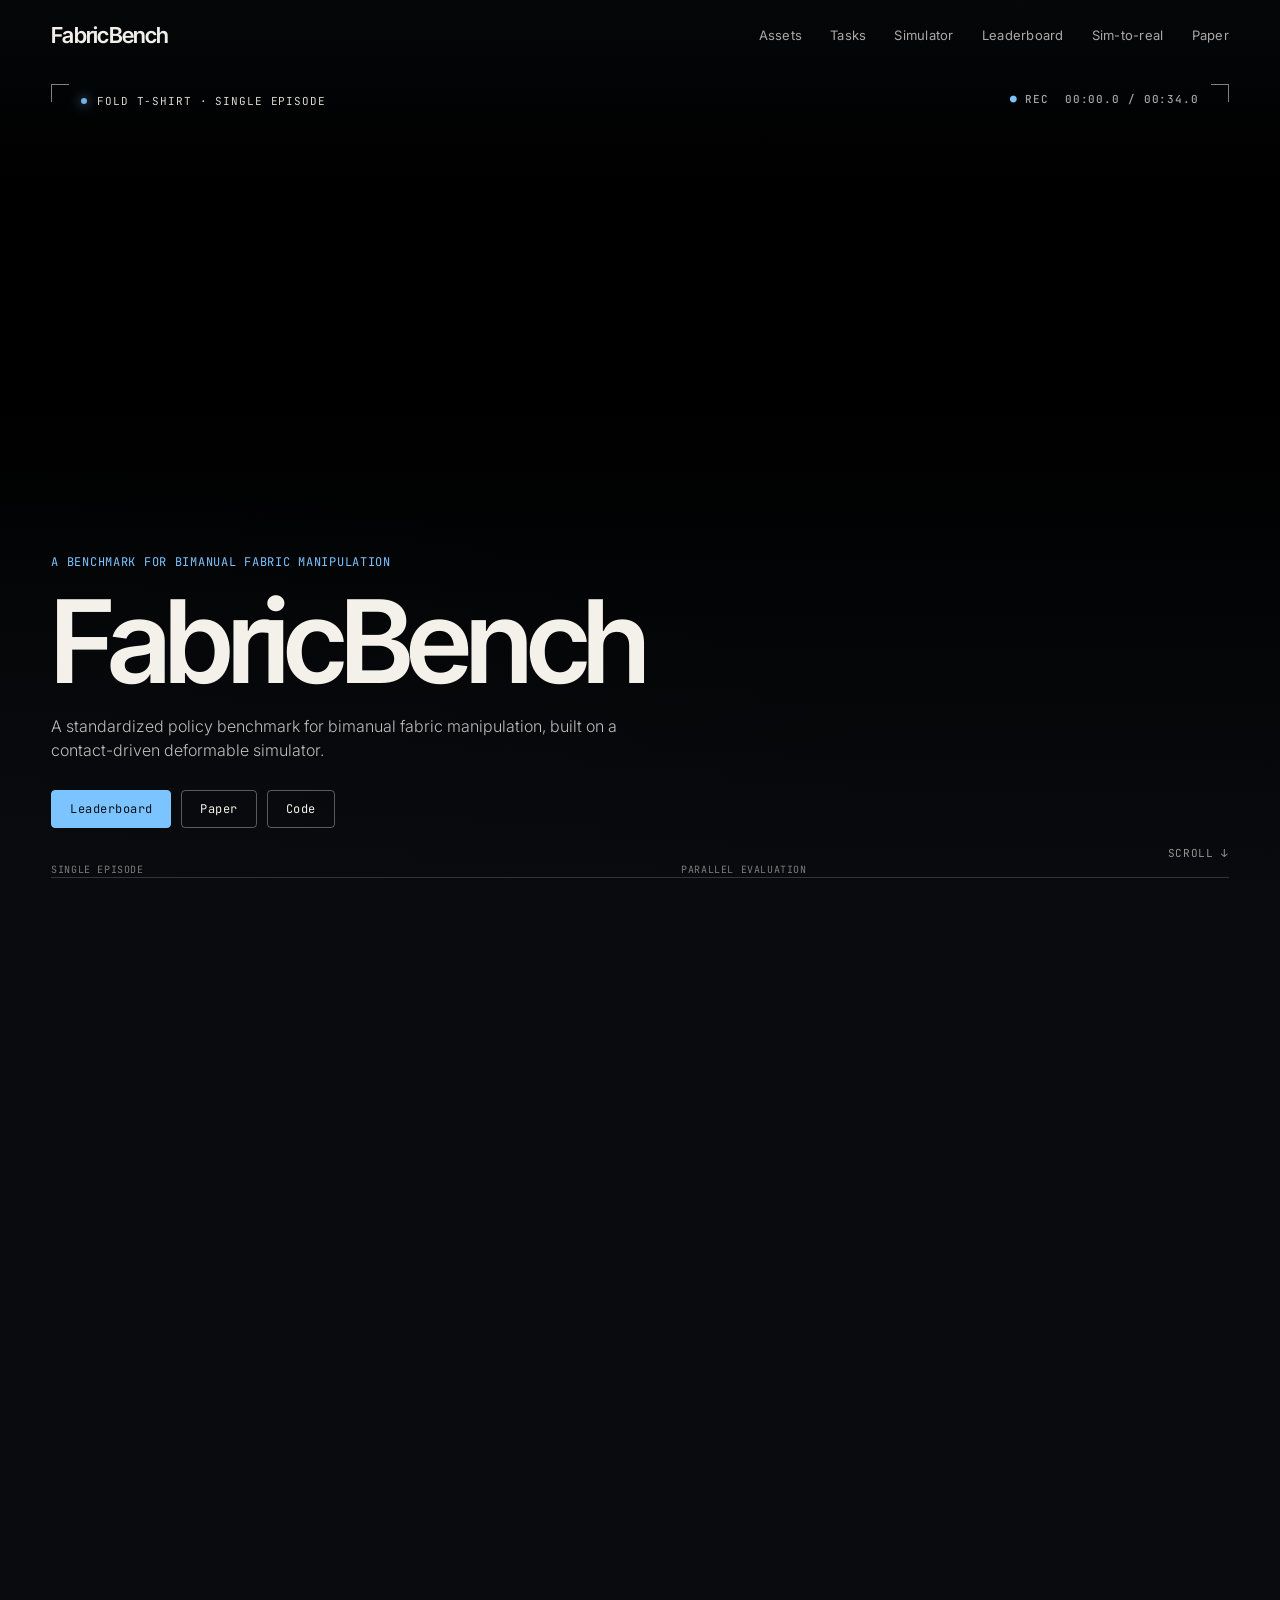
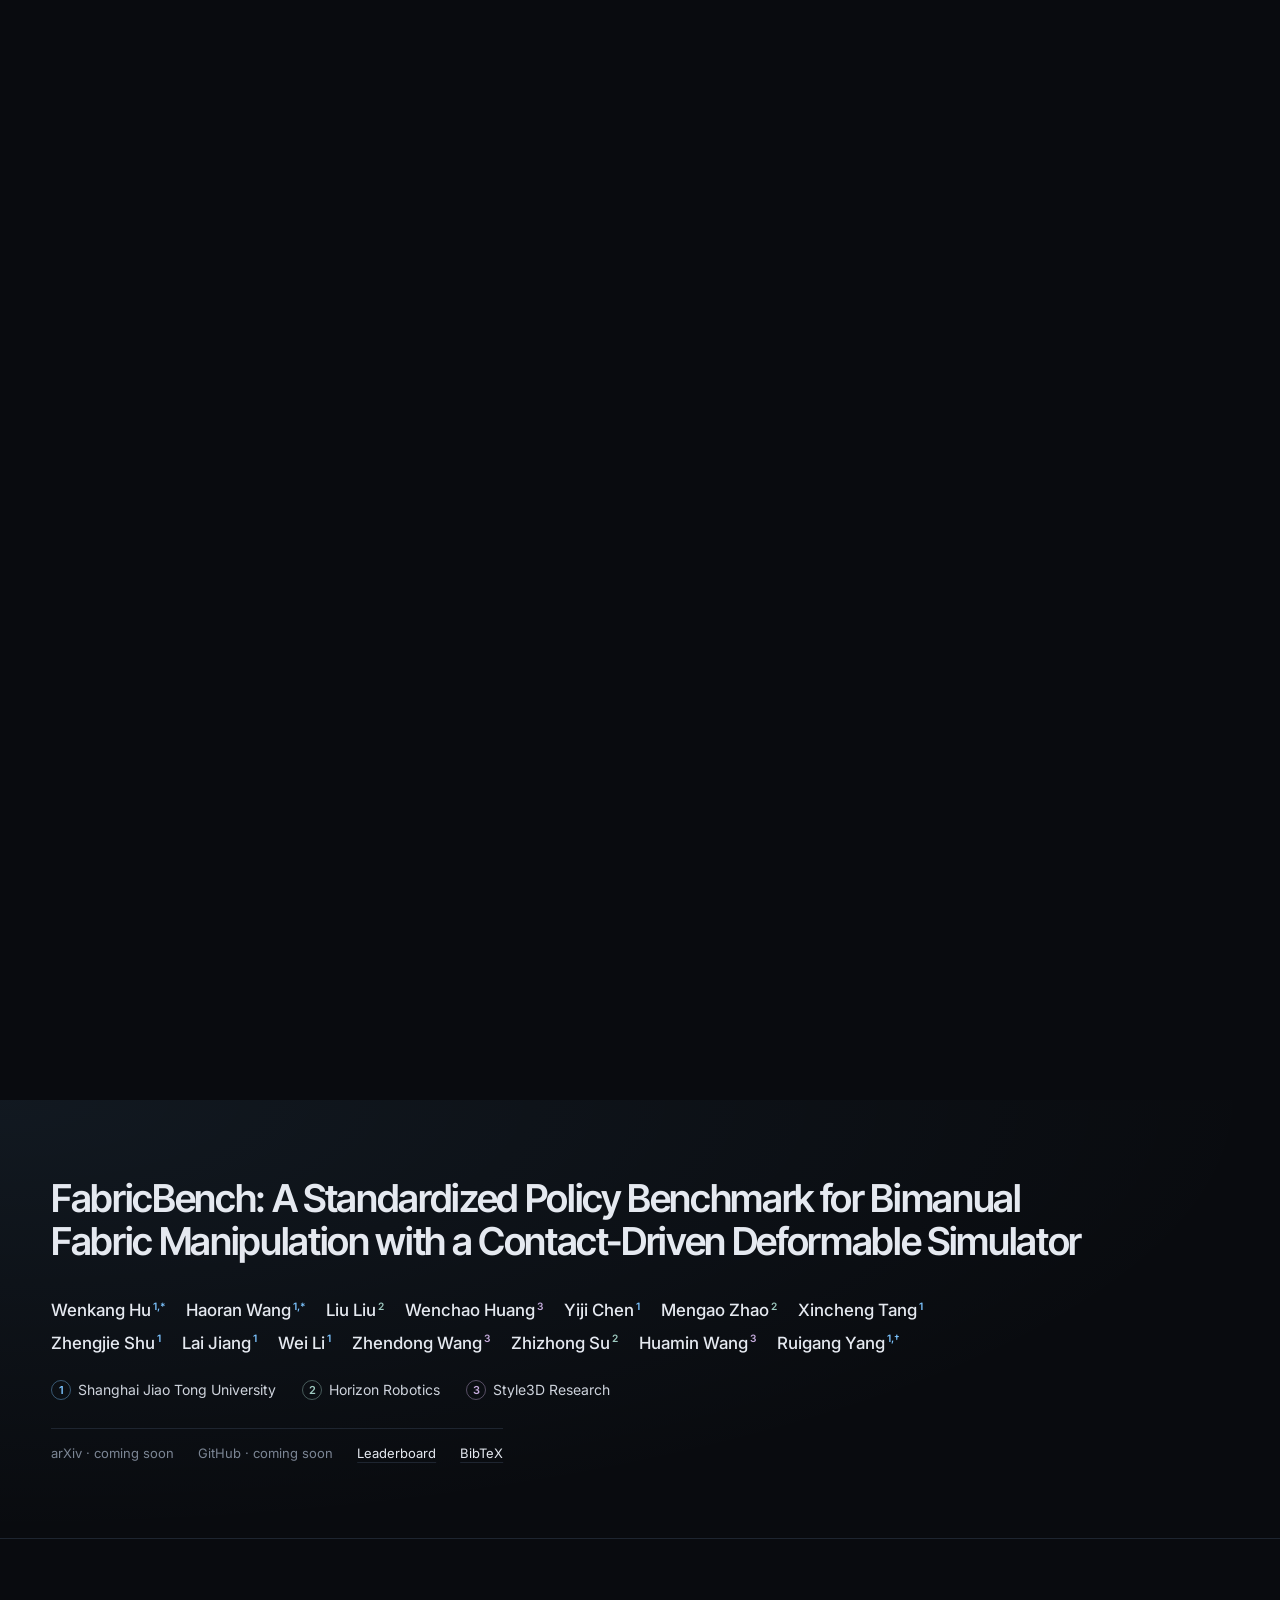
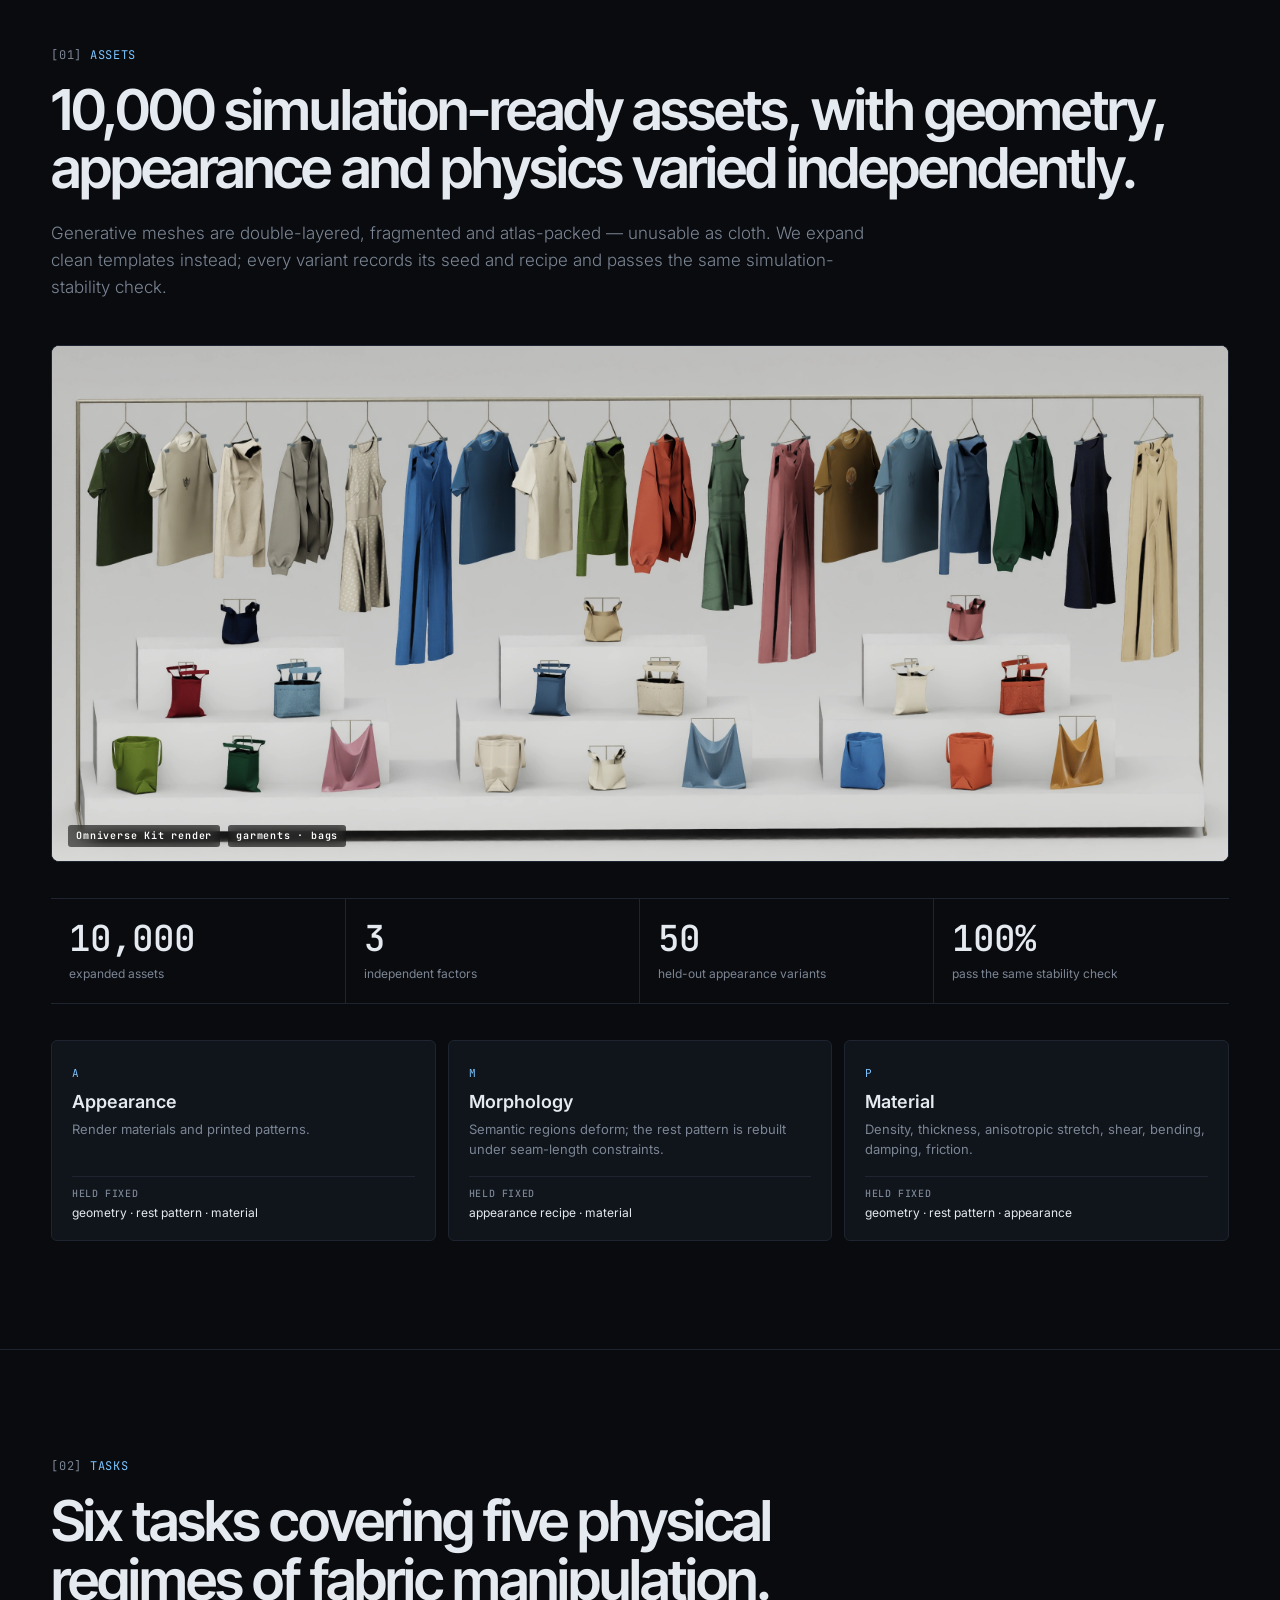
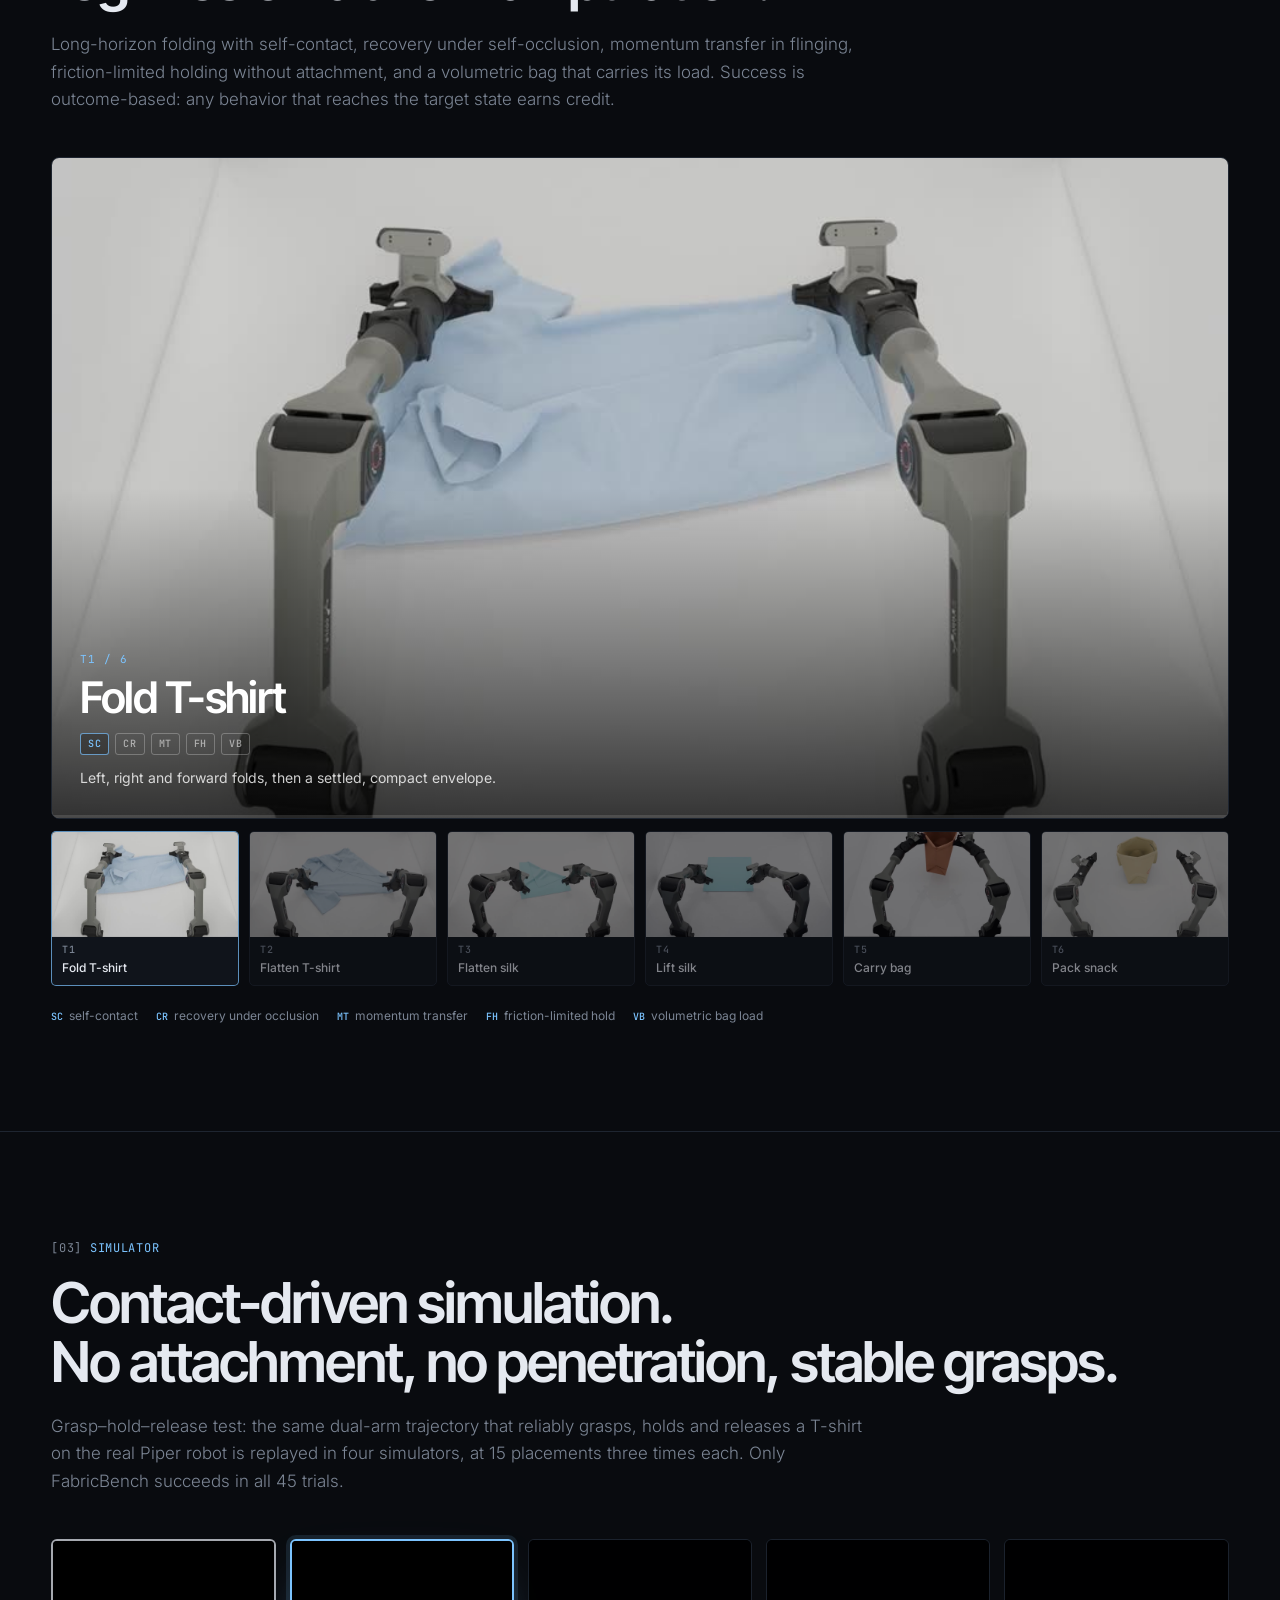
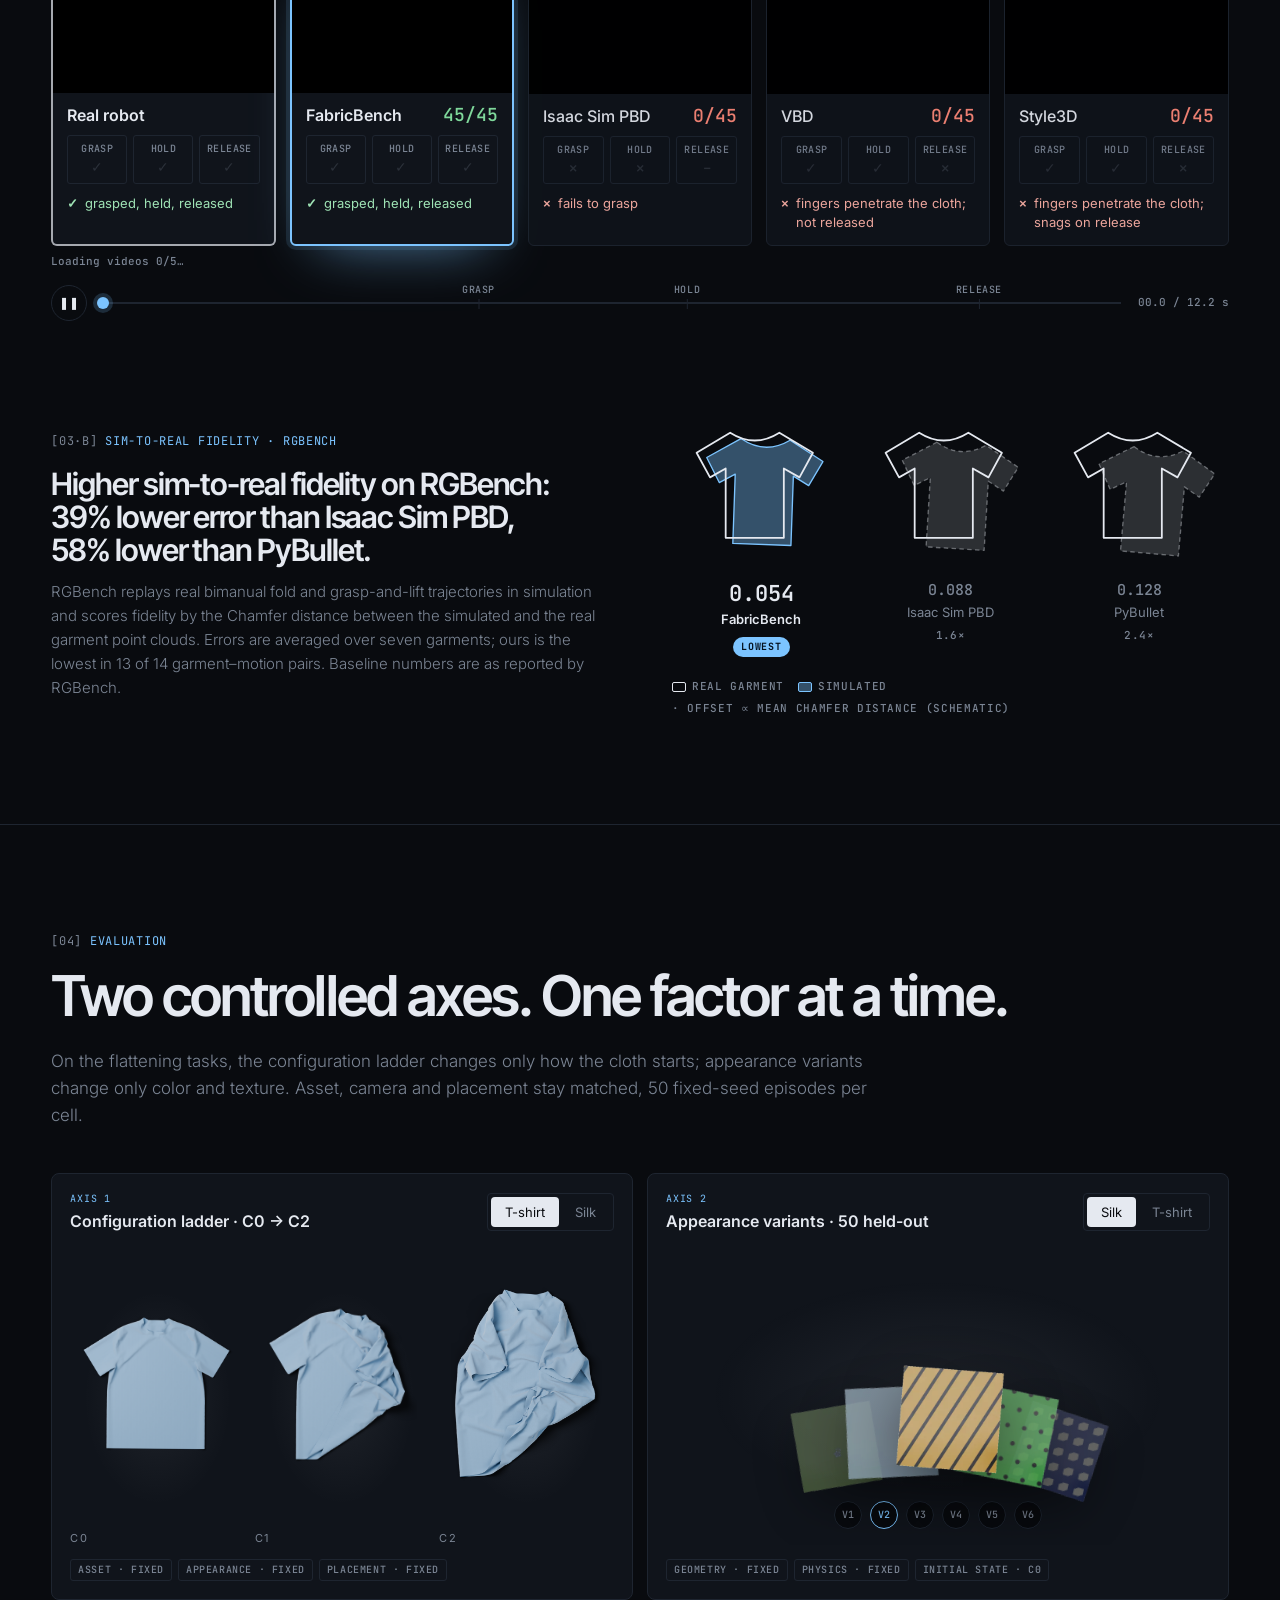
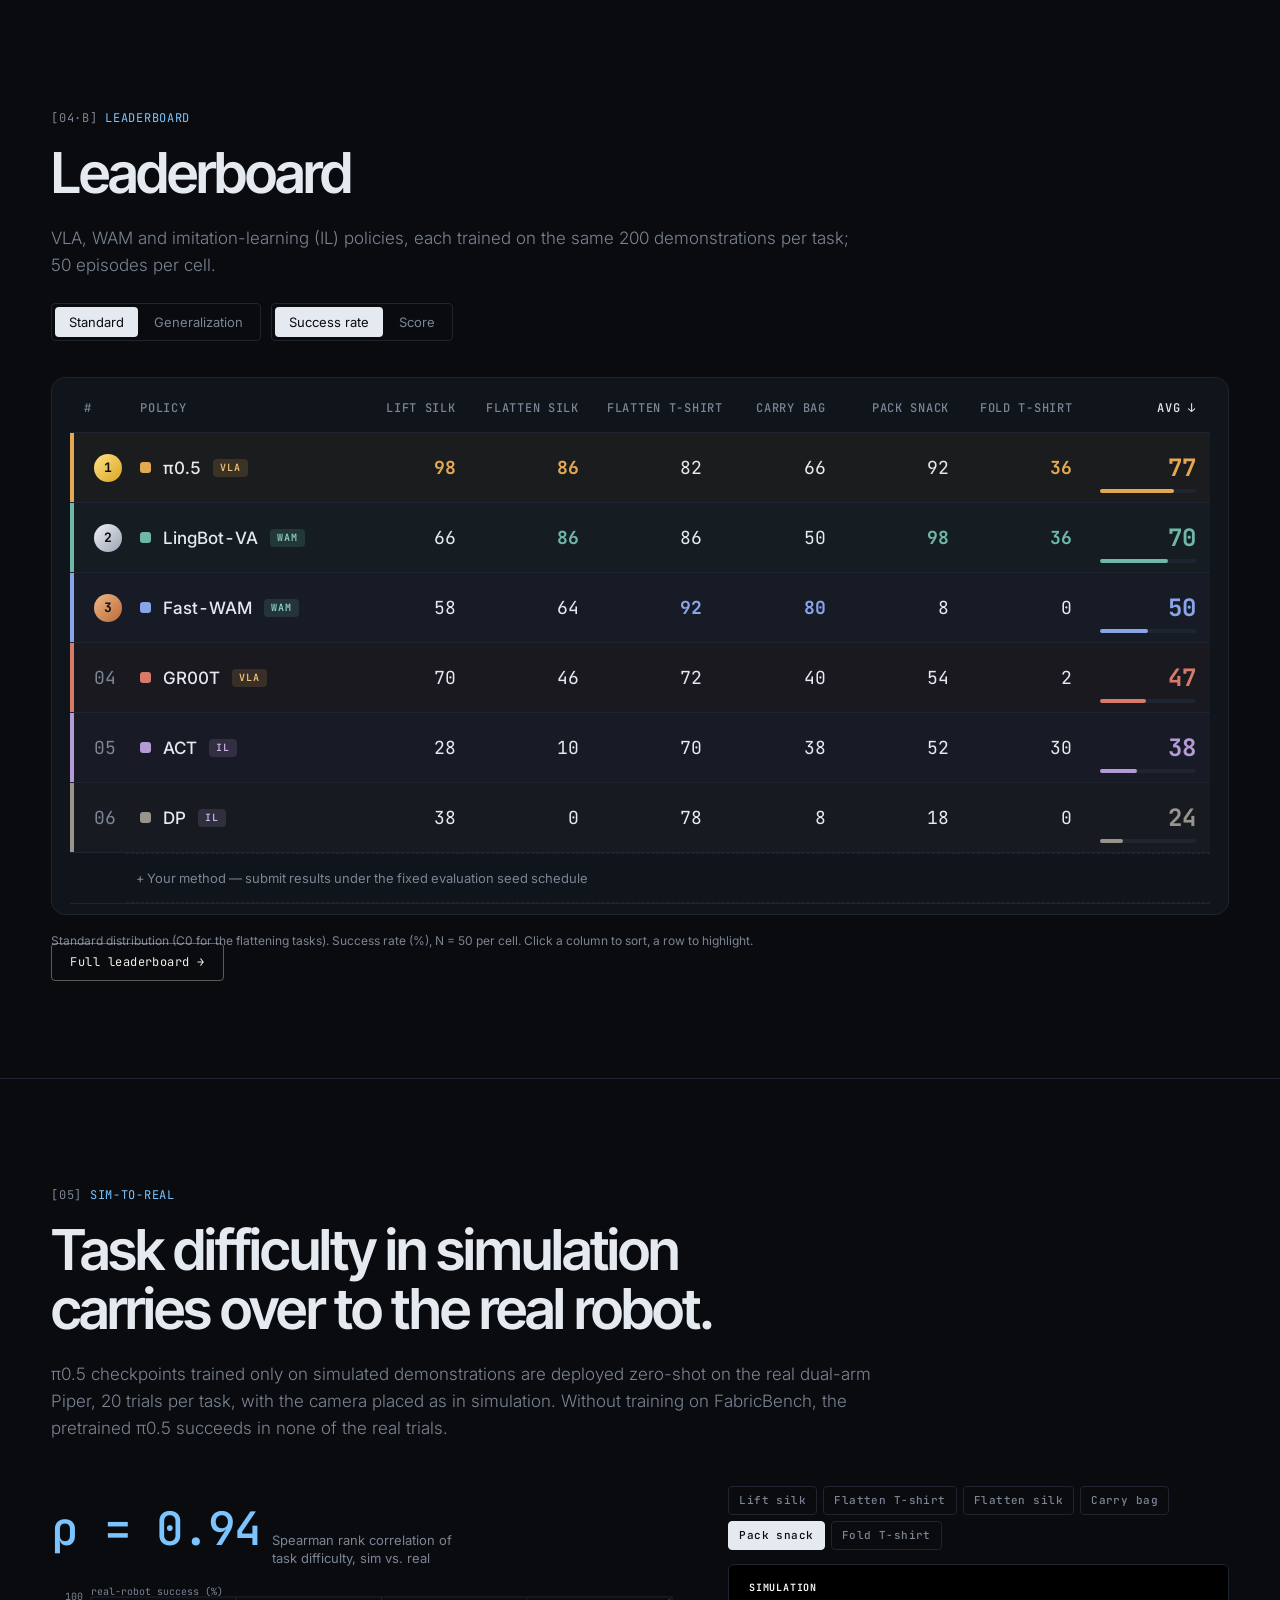
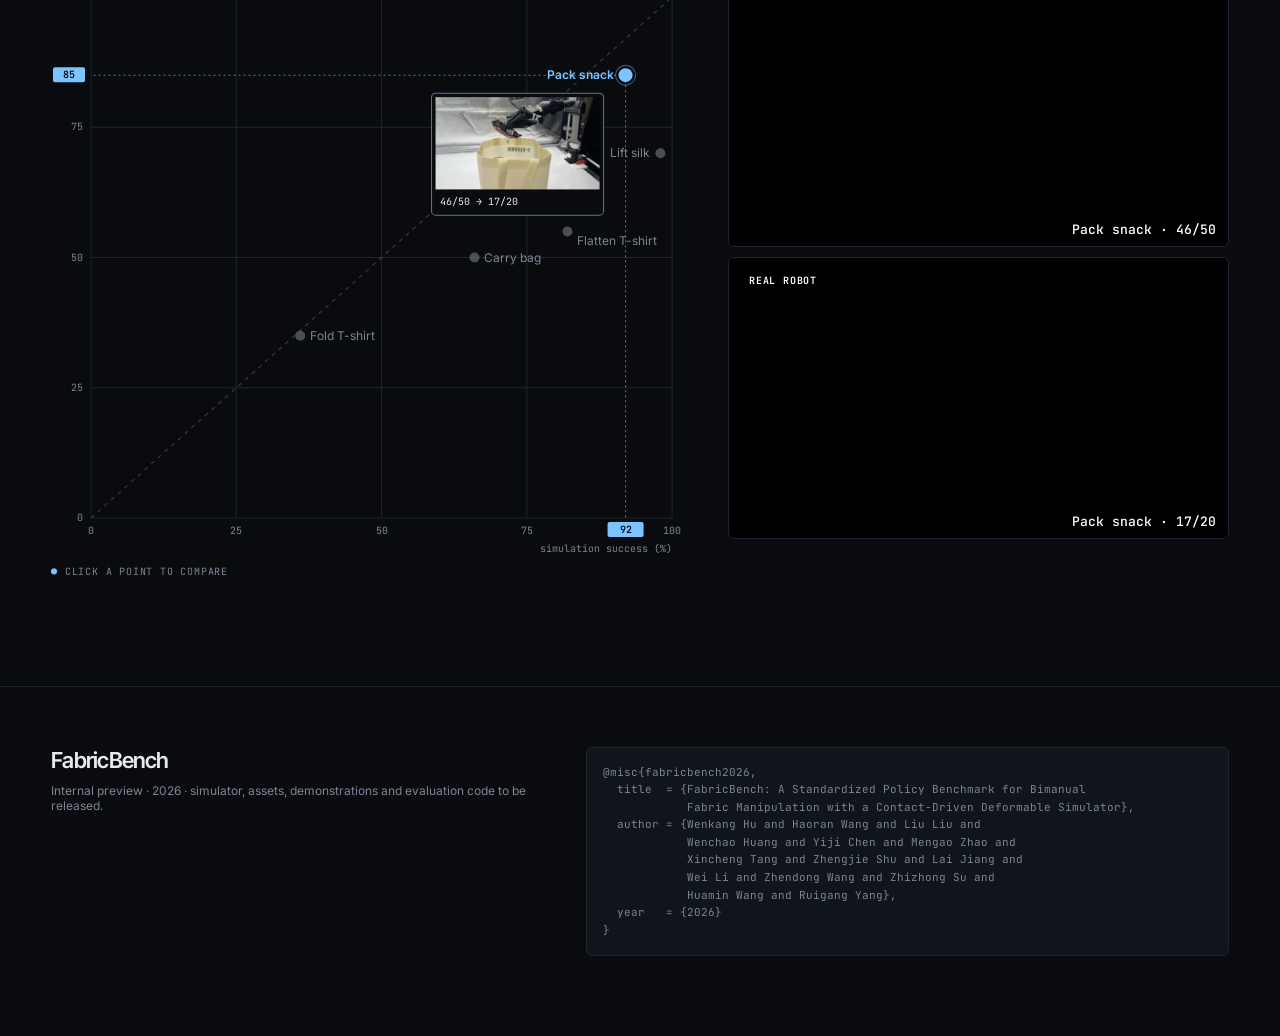
==== commit 4549080c: "Restore authors/affiliations byline (overwritten by previous commit); keep sim-to-real Kit video pat" ====
--- a/index.html
+++ b/index.html
@@ -4,9 +4,14 @@
 <meta charset="utf-8">
 <meta name="viewport" content="width=device-width, initial-scale=1">
 <title>FabricBench</title>
+<script>
+if (new URLSearchParams(location.search).get("affiliations") === "logos") {
+  document.documentElement.classList.add("show-affiliation-logos");
+}
+</script>
 <link rel="preconnect" href="https://fonts.googleapis.com">
 <link rel="preconnect" href="https://fonts.gstatic.com" crossorigin>
-<link href="https://fonts.googleapis.com/css2?family=Instrument+Serif:ital@0;1&family=Inter:wght@300;400;500;600&family=Inter+Tight:wght@500;600;700&family=JetBrains+Mono:wght@400;500&display=swap" rel="stylesheet">
+<link href="https://fonts.googleapis.com/css2?family=Instrument+Serif:ital@0;1&family=Inter:wght@300;400;500;600&family=Inter+Tight:wght@500;600;700&family=JetBrains+Mono:wght@400;500&display=swap" rel="stylesheet" media="print" onload="this.media='all'">
 <style>
 /* ───────── 三套风格(右下角切换) ───────── */
 :root, [data-theme="cinema"] {
@@ -466,30 +471,60 @@
   .pvw { max-height:calc(100vh - 80px); aspect-ratio:auto; height:calc(100vh - 80px); }
 }
 /* 论文标题 / 作者 / 单位 */
-.byline { padding:clamp(64px,9vh,110px) 0 clamp(56px,8vh,90px); border-bottom:1px solid var(--line); }
-.by-k { font-size:11px; letter-spacing:.1em; }
-.by-k .venue { color:var(--accent); }
-.ptitle { margin-top:18px; max-width:1320px; font-size:clamp(28px,3.3vw,48px); line-height:1.1; }
-.names { margin-top:30px; display:flex; flex-wrap:wrap; gap:8px 24px; font-size:clamp(15px,1.25vw,18px); font-weight:500; color:var(--text); max-width:1320px; }
-.names a { cursor:pointer; border-bottom:1px solid transparent; transition:border-color .2s; }
-.names a:hover { border-color:var(--muted); }
-.names sup, .affs sup { font-size:.62em; color:var(--accent); margin-left:1px; font-weight:500; }
-.affs { margin-top:16px; display:flex; flex-wrap:wrap; gap:4px 24px; font-size:14px; color:var(--muted); }
-.notes { margin-top:8px; display:flex; gap:20px; font-size:13px; color:var(--muted); }
-.notes b { color:var(--accent); font-weight:500; }
-.logos { display:flex; gap:14px; flex-wrap:wrap; margin-top:30px; }
-.logos i { width:132px; height:48px; border:1px dashed var(--line); border-radius:6px; display:flex; align-items:center; justify-content:center; font:500 9px/1 "JetBrains Mono", monospace; letter-spacing:.1em; color:var(--muted); font-style:normal; }
-.meta { display:grid; grid-template-columns:140px 1fr; gap:12px 0; margin-top:36px; padding-top:26px; border-top:1px solid var(--line); max-width:720px; }
-.meta dt { font:500 11px/22px "JetBrains Mono", monospace; letter-spacing:.1em; color:var(--muted); }
-.meta dd { font-size:15px; line-height:22px; }
-.meta a { color:var(--accent); }
-.meta a.soon { color:var(--muted); cursor:default; }
-@media (max-width: 760px) {
-  .names { gap:4px 16px; margin-top:22px; }
-  .affs { font-size:13px; flex-direction:column; }
-  .notes { flex-direction:column; gap:2px; }
-  .logos i { width:96px; height:38px; }
-  .meta { grid-template-columns:112px 1fr; }
+.byline {
+  --horizon:color-mix(in srgb, #92c5b8 84%, var(--text));
+  --style3d:color-mix(in srgb, #c1a2db 84%, var(--text));
+  padding:clamp(50px, 6vw, 88px) 0;
+  scroll-margin-top:52px;
+  text-align:left;
+  border-bottom:1px solid var(--line);
+  background:radial-gradient(ellipse at 0% 0%, rgba(var(--accent-rgb),.075), transparent 70%), var(--bg);
+}
+[data-theme="paper"] .byline { --horizon:#316d61; --style3d:#75538b; }
+.ptitle { max-width:1060px; margin:0; font-size:clamp(27px,3vw,43px); line-height:1.13; text-wrap:pretty; }
+.names, .affs { padding:0; list-style:none; }
+.names {
+  max-width:1120px; margin:clamp(24px,2.4vw,34px) 0 0;
+  font-size:clamp(16px,1.32vw,20px); line-height:1.7; font-weight:500;
+  text-wrap:balance;
+}
+.names li { display:inline-block; margin:2px 1em 2px 0; white-space:nowrap; }
+.byline [data-aff="1"] { --aff-color:var(--accent); }
+.byline [data-aff="2"] { --aff-color:var(--horizon); }
+.byline [data-aff="3"] { --aff-color:var(--style3d); }
+.names sup { margin-left:2px; color:var(--aff-color); font-size:.6em; font-weight:600; line-height:0; }
+.affs { display:flex; justify-content:flex-start; flex-wrap:wrap; gap:9px 26px; margin:20px 0 0; }
+.affs li { display:flex; align-items:center; gap:7px; font-size:14px; color:color-mix(in srgb,var(--text) 78%,var(--muted)); }
+.affs span {
+  display:grid; place-items:center; width:20px; height:20px; font-size:11px; font-weight:600;
+  color:var(--aff-color); border:1px solid color-mix(in srgb,var(--aff-color) 40%,transparent); border-radius:50%;
+}
+.paper-links {
+  display:flex; justify-content:flex-start; flex-wrap:wrap; align-items:center; gap:12px 24px;
+  width:fit-content; max-width:100%; margin:28px 0 0; padding:16px 0 0; border-top:1px solid var(--line);
+  font-size:13px; color:var(--muted);
+}
+.paper-links a { color:var(--text); text-decoration:underline; text-decoration-color:var(--line); text-underline-offset:4px; }
+.paper-links a:hover, .paper-links a:focus-visible { text-decoration-color:var(--accent); }
+@media (max-width:620px) {
+  .byline { padding:40px 0; }
+  .names { display:grid; grid-template-columns:repeat(2,max-content); justify-content:flex-start; gap:5px 24px; text-align:left; }
+  .names li { margin:0; }
+  .affs { width:fit-content; display:grid; justify-items:start; gap:8px; margin-top:22px; }
+  .paper-links { gap:10px 18px; }
+}
+.affs .aff-logo { display:none; }
+.show-affiliation-logos .affs { column-gap:clamp(28px,4vw,64px); margin-top:26px; }
+.show-affiliation-logos .affs li { display:grid; grid-template-columns:20px auto; justify-content:start; gap:10px 7px; }
+.show-affiliation-logos .aff-logo {
+  grid-column:1/-1; display:block; width:auto; height:42px; max-width:114px; object-fit:contain;
+  object-position:left center; filter:brightness(0) invert(.85);
+}
+[data-theme="paper"].show-affiliation-logos .aff-logo { filter:brightness(0); }
+@media (max-width:620px) {
+  .show-affiliation-logos .affs { gap:10px; }
+  .show-affiliation-logos .affs li { grid-template-columns:76px 20px auto; align-items:center; gap:7px; }
+  .show-affiliation-logos .aff-logo { grid-column:auto; width:68px; height:30px; }
 }
 /* 竖屏(手机+平板)首屏:视频占上方约 62%,标题落在深色底上;横屏仍铺满 */
 @media (orientation: portrait) {
@@ -697,7 +732,7 @@
 
 <nav class="nav" id="nav">
   <a class="mark" href="#">FabricBench</a>
-  <div class="links"><a href="#assets">Assets</a><a href="#tasks">Tasks</a><a href="#simulator">Simulator</a><a href="#leaderboard">Leaderboard</a><a href="#sim2real">Sim-to-real</a><a href="#">Paper</a></div>
+  <div class="links"><a href="#assets">Assets</a><a href="#tasks">Tasks</a><a href="#simulator">Simulator</a><a href="#leaderboard">Leaderboard</a><a href="#sim2real">Sim-to-real</a><a href="#paper">Paper</a></div>
 </nav>
 
 <header class="hero" id="hero">
@@ -713,7 +748,7 @@
         <div>
           <h1>FabricBench</h1>
           <p class="sub">A standardized policy benchmark for bimanual fabric manipulation, built on a contact-driven deformable simulator.</p>
-          <div class="cta"><a class="btn primary" href="#leaderboard">Leaderboard</a><a class="btn" href="#">Paper</a><a class="btn" href="#">Code</a></div>
+          <div class="cta"><a class="btn primary" href="#leaderboard">Leaderboard</a><a class="btn" href="#paper">Paper</a><a class="btn" href="#">Code</a></div>
         </div>
         <div class="stats" id="stats">
           <div class="stat"><b>6</b><small>Tasks</small></div>
@@ -729,23 +764,35 @@
   </div>
 </header>
 
-<!-- ═════════ 论文标题 / 作者 / 单位(版式占位,内容待填) ═════════ -->
-<section class="byline" id="paper">
+<!-- ═════════ 论文标题 / 作者 / 单位 ═════════ -->
+<section class="byline" id="paper" aria-labelledby="paper-title">
   <div class="wrap">
-    <div class="by-k mono"><span class="venue">Venue 2027 · placeholder</span></div>
-    <h2 class="ptitle">FabricBench: A Standardized Policy Benchmark for Bimanual Fabric Manipulation with a Contact-Driven Deformable Simulator</h2>
-    <p class="names">
-      <a>Author Name<sup>1*</sup></a><a>Author Name<sup>1*</sup></a><a>Author Name<sup>2</sup></a><a>Author Name<sup>1</sup></a><a>Author Name<sup>3</sup></a><a>Author Name<sup>2</sup></a><a>Author Name<sup>1</sup></a><a>Author Name<sup>3</sup></a><a>Author Name<sup>1†</sup></a>
-    </p>
-    <p class="affs"><span><sup>1</sup>Affiliation One</span><span><sup>2</sup>Affiliation Two</span><span><sup>3</sup>Affiliation Three</span></p>
-    <p class="notes"><span><b>*</b> Equal contribution</span><span><b>†</b> Corresponding author</span></p>
-    <div class="logos"><i>LOGO</i><i>LOGO</i><i>LOGO</i></div>
-    <dl class="meta">
-      <dt>PAPER</dt><dd><a class="soon">arXiv · coming soon</a></dd>
-      <dt>CODE</dt><dd><a class="soon">GitHub · coming soon</a></dd>
-      <dt>LEADERBOARD</dt><dd><a href="#leaderboard">View leaderboard →</a></dd>
-      <dt>CITE</dt><dd><a href="#cite">BibTeX ↓</a></dd>
-    </dl>
+    <h2 class="ptitle" id="paper-title">FabricBench: A Standardized Policy Benchmark for Bimanual Fabric Manipulation with a Contact-Driven Deformable Simulator</h2>
+    <ol class="names" aria-label="Authors">
+      <li data-aff="1">Wenkang Hu<sup>1,*</sup></li>
+      <li data-aff="1">Haoran Wang<sup>1,*</sup></li>
+      <li data-aff="2">Liu Liu<sup>2</sup></li>
+      <li data-aff="3">Wenchao Huang<sup>3</sup></li>
+      <li data-aff="1">Yiji Chen<sup>1</sup></li>
+      <li data-aff="2">Mengao Zhao<sup>2</sup></li>
+      <li data-aff="1">Xincheng Tang<sup>1</sup></li>
+      <li data-aff="1">Zhengjie Shu<sup>1</sup></li>
+      <li data-aff="1">Lai Jiang<sup>1</sup></li>
+      <li data-aff="1">Wei Li<sup>1</sup></li>
+      <li data-aff="3">Zhendong Wang<sup>3</sup></li>
+      <li data-aff="2">Zhizhong Su<sup>2</sup></li>
+      <li data-aff="3">Huamin Wang<sup>3</sup></li>
+      <li data-aff="1">Ruigang Yang<sup>1,†</sup></li>
+    </ol>
+    <ul class="affs" aria-label="Affiliations">
+      <li data-aff="1"><img class="aff-logo" src="assets/affiliations/sjtu.png" alt=""><span>1</span> Shanghai Jiao Tong University</li>
+      <li data-aff="2"><img class="aff-logo" src="assets/affiliations/horizon.png" alt=""><span>2</span> Horizon Robotics</li>
+      <li data-aff="3"><img class="aff-logo" src="assets/affiliations/style3d.png" alt=""><span>3</span> Style3D Research</li>
+    </ul>
+    <div class="paper-links">
+      <span>arXiv · coming soon</span><span>GitHub · coming soon</span>
+      <a href="#leaderboard">Leaderboard</a><a href="#cite">BibTeX</a>
+    </div>
   </div>
 </section>
 
@@ -915,11 +962,15 @@
     <div class="wrap foot">
       <div><div class="mark" style="font-family:var(--display);font-size:22px;font-weight:var(--display-weight);letter-spacing:var(--display-track);color:var(--text)">FabricBench</div>
         <p style="margin-top:10px">Internal preview · 2026 · simulator, assets, demonstrations and evaluation code to be released.</p></div>
-      <pre class="bib mono" id="cite">@inproceedings{fabricbench2027,
+      <pre class="bib mono" id="cite">@misc{fabricbench2026,
   title  = {FabricBench: A Standardized Policy Benchmark for Bimanual
             Fabric Manipulation with a Contact-Driven Deformable Simulator},
-  author = {...},
-  year   = {2027}
+  author = {Wenkang Hu and Haoran Wang and Liu Liu and
+            Wenchao Huang and Yiji Chen and Mengao Zhao and
+            Xincheng Tang and Zhengjie Shu and Lai Jiang and
+            Wei Li and Zhendong Wang and Zhizhong Su and
+            Huamin Wang and Ruigang Yang},
+  year   = {2026}
 }</pre>
     </div>
   </footer>
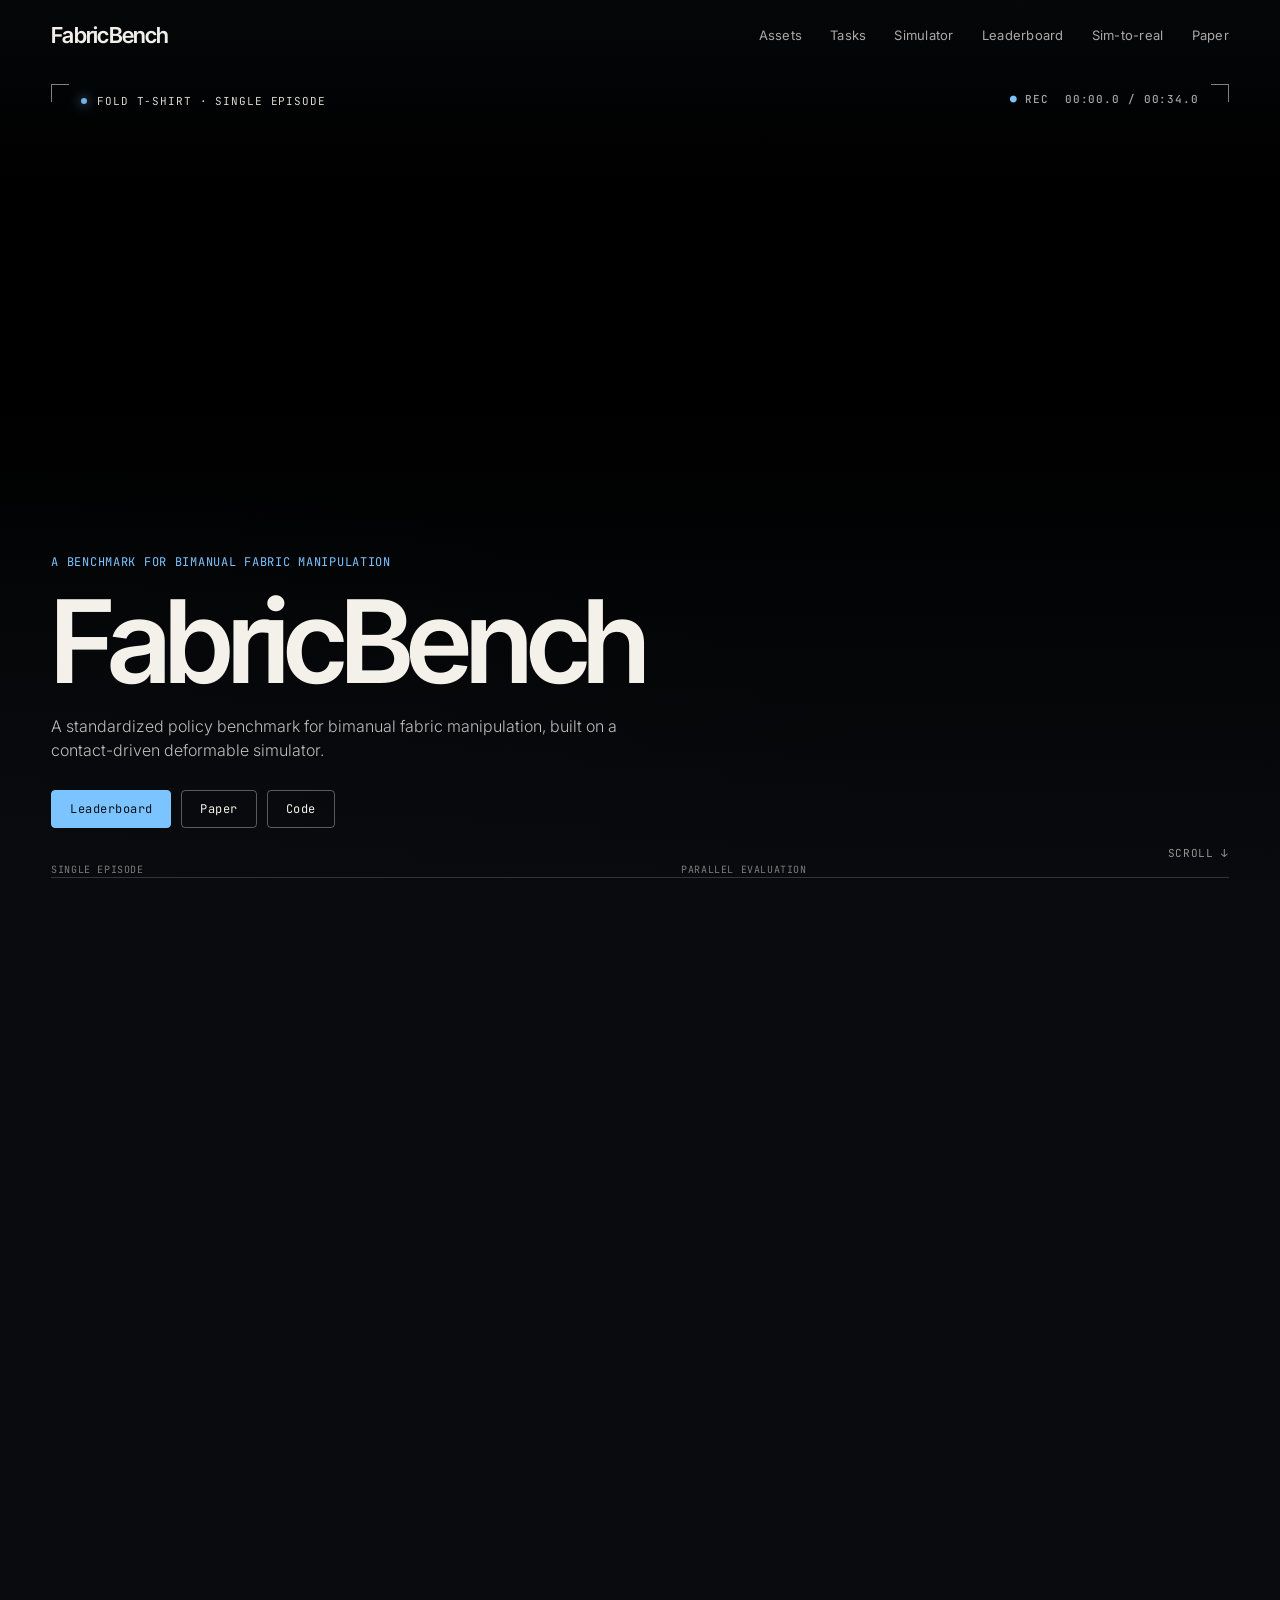
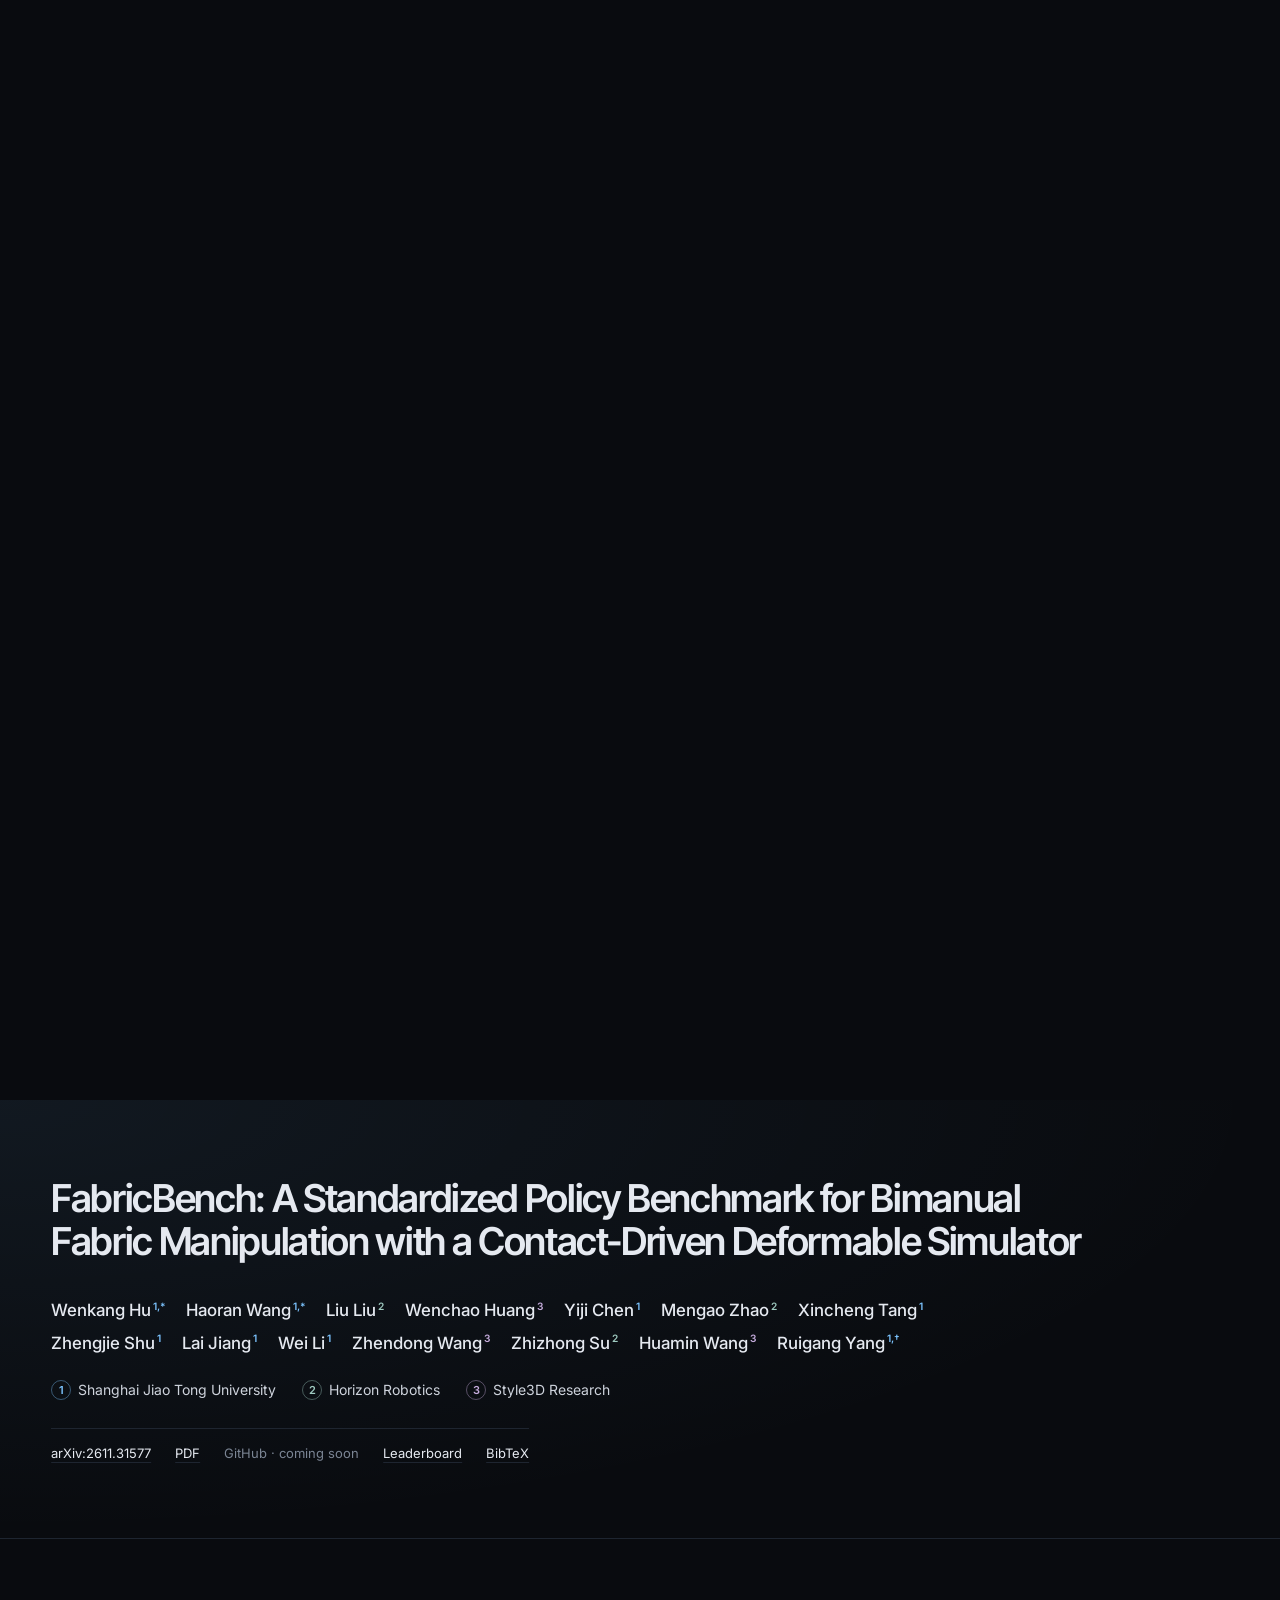
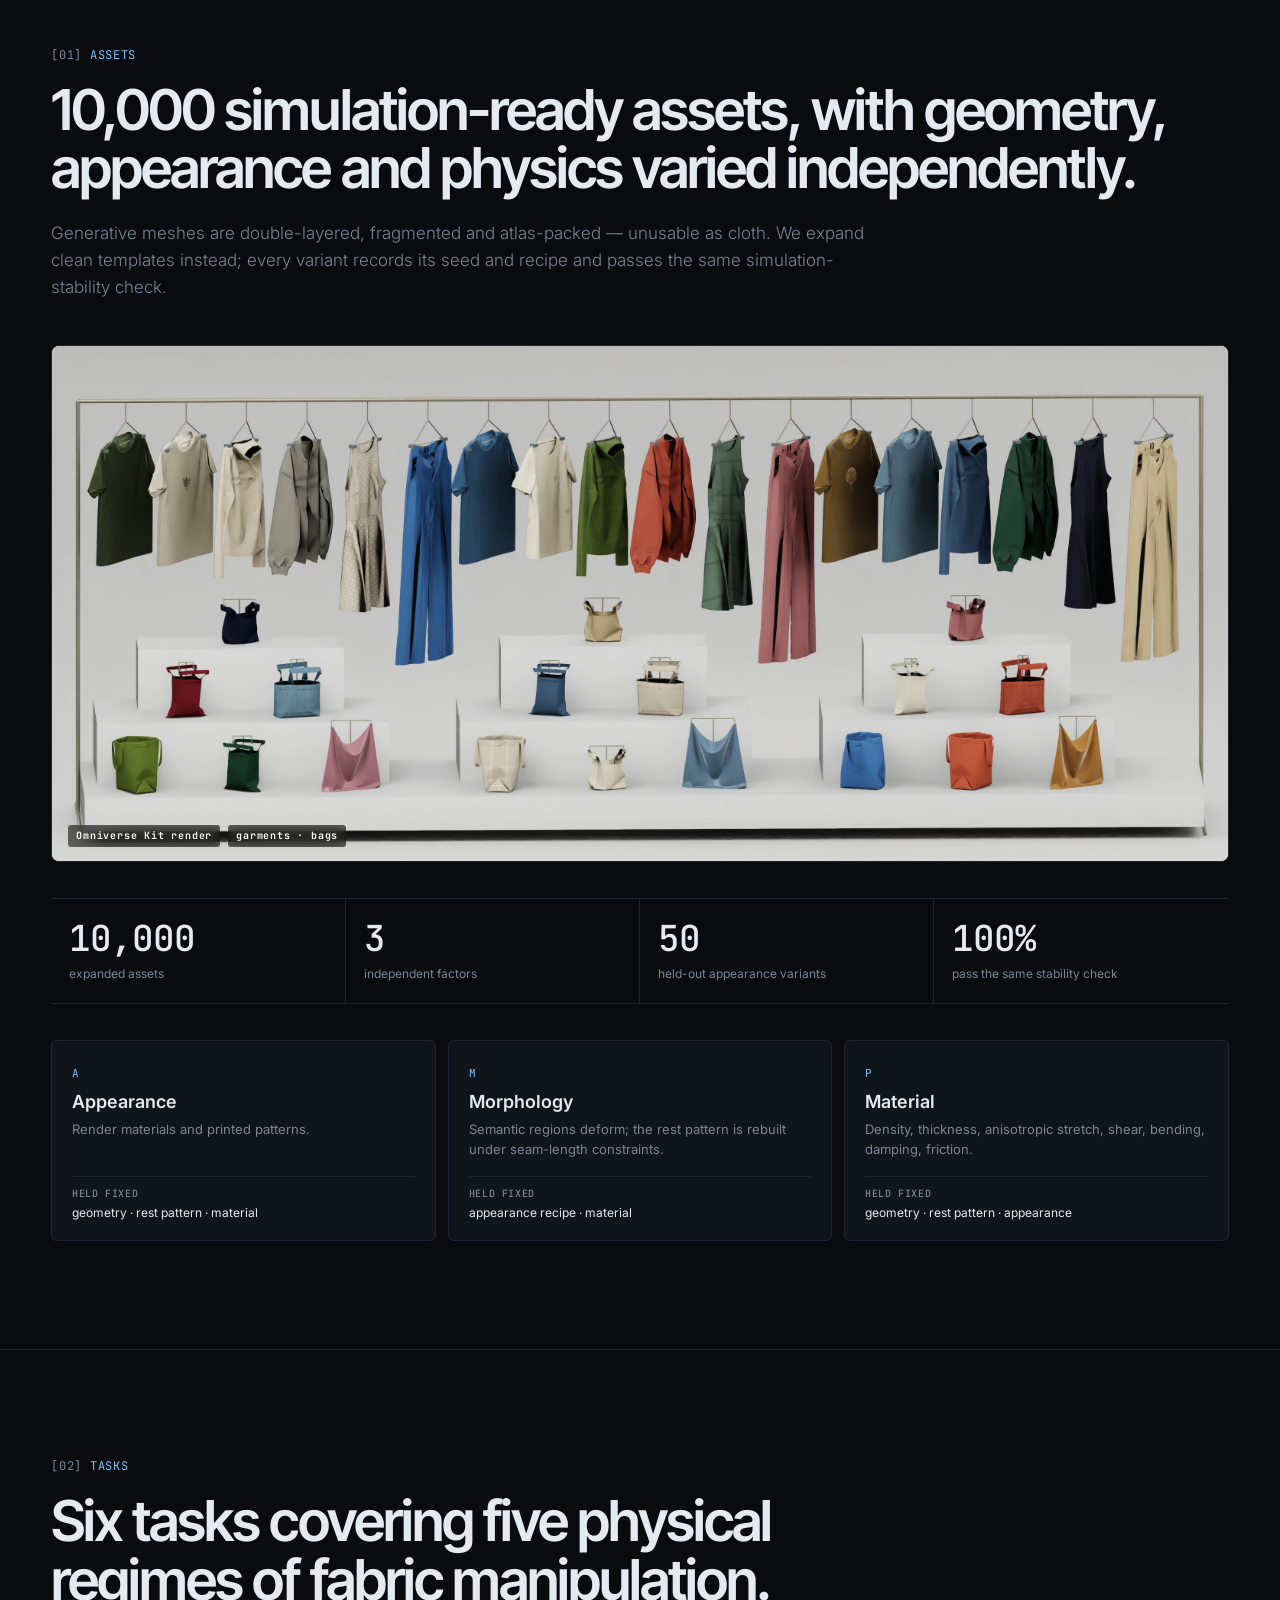
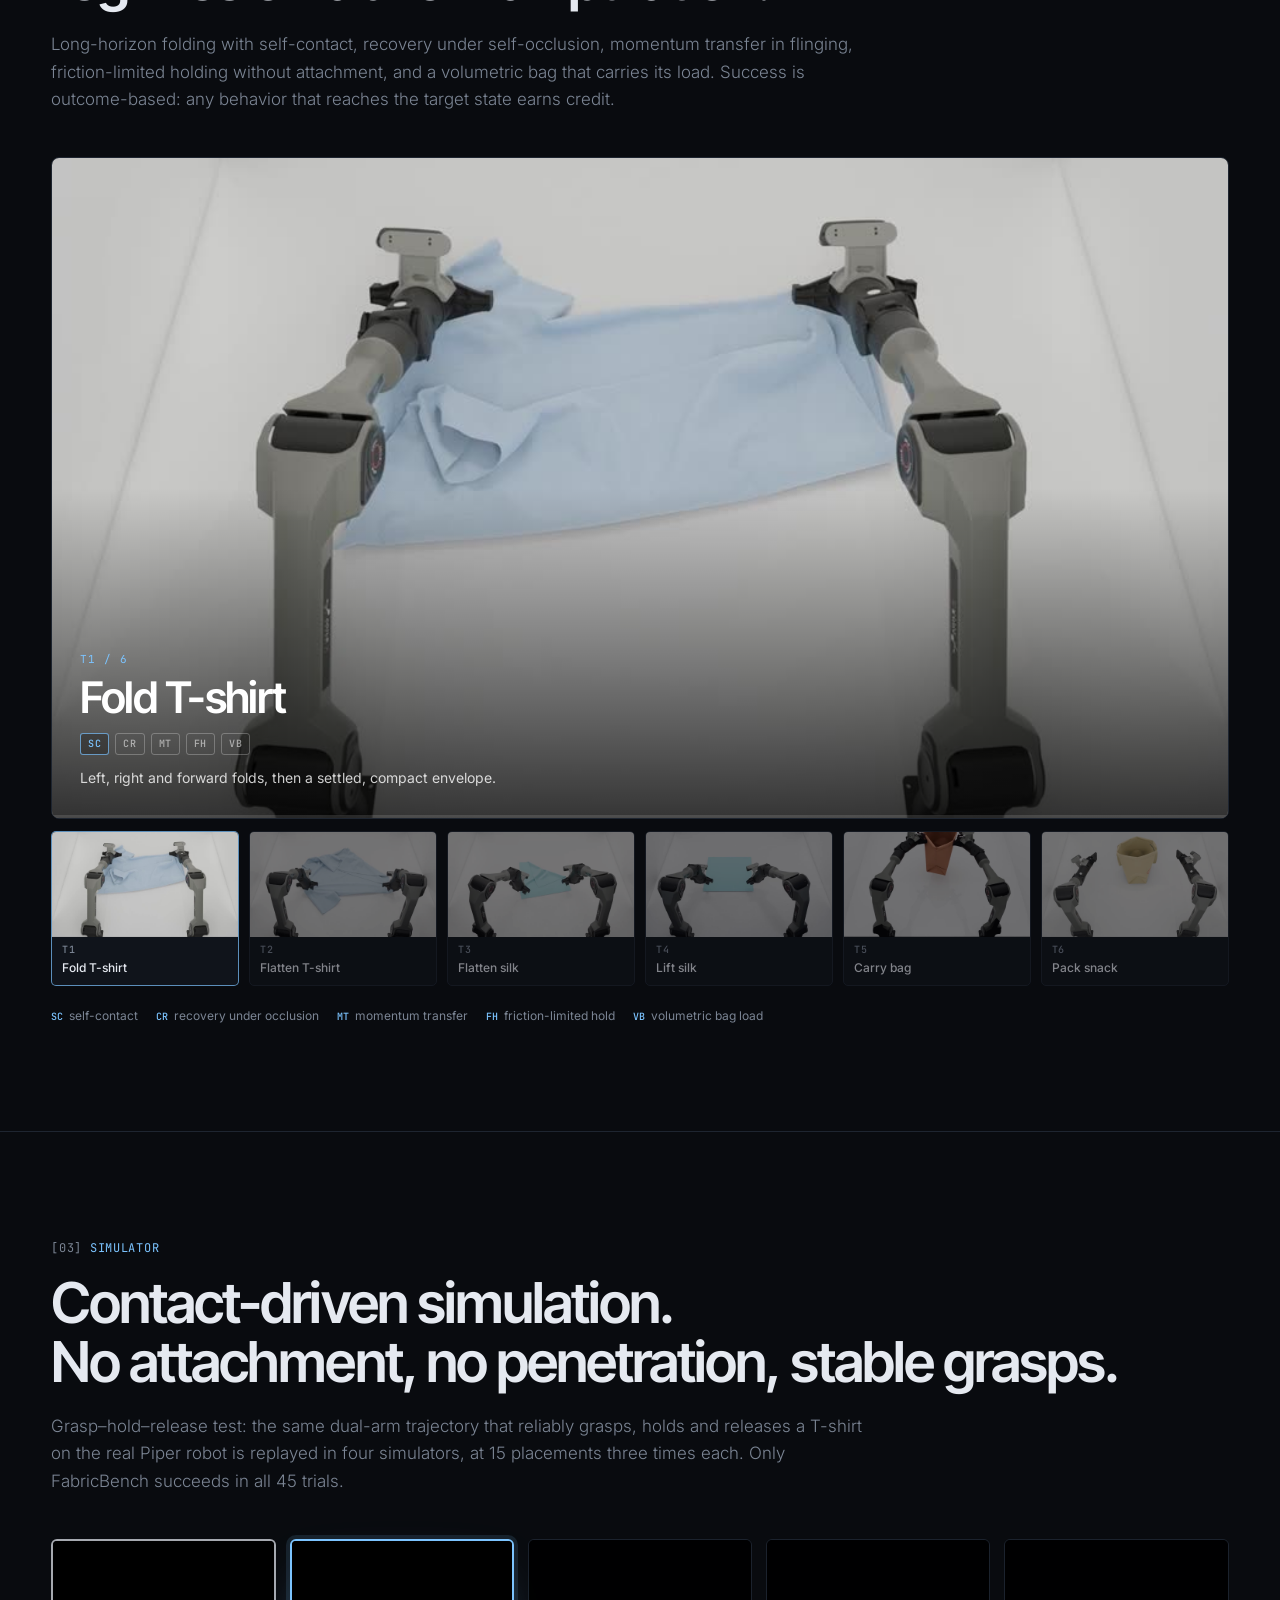
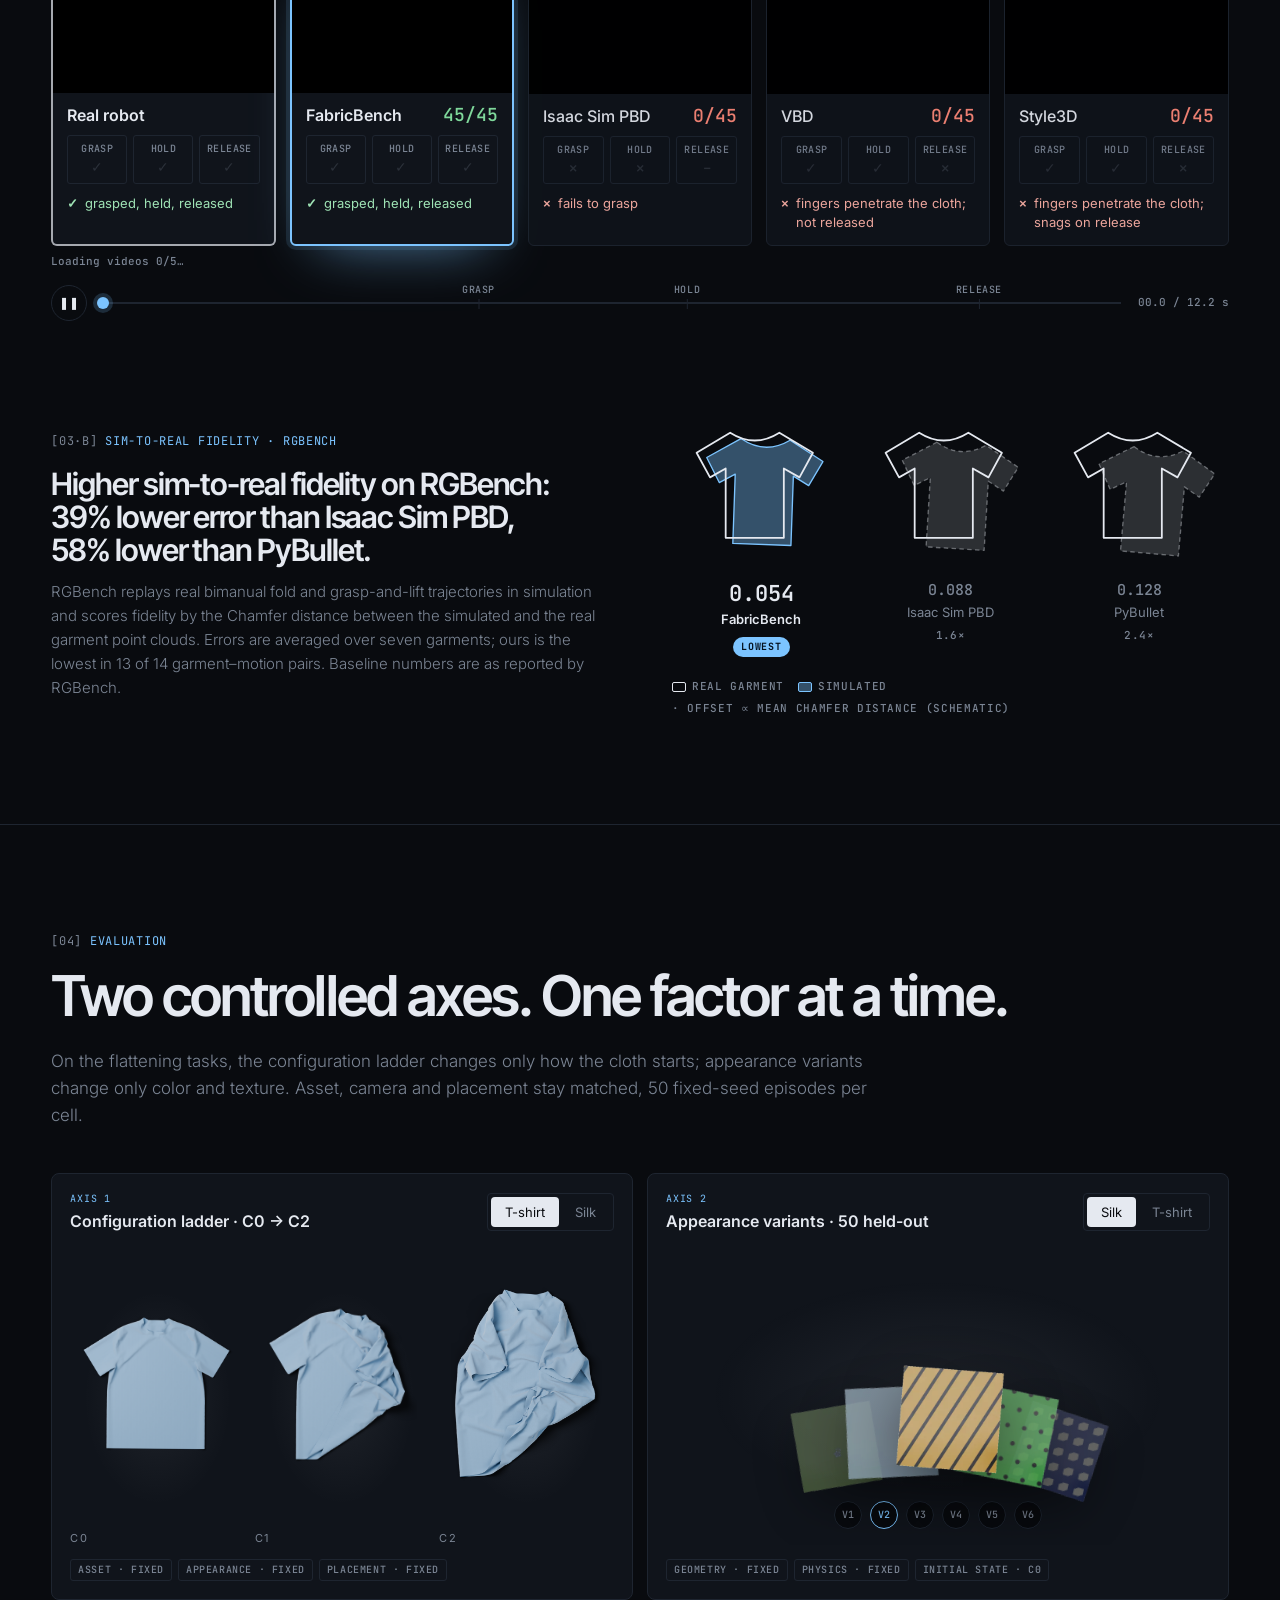
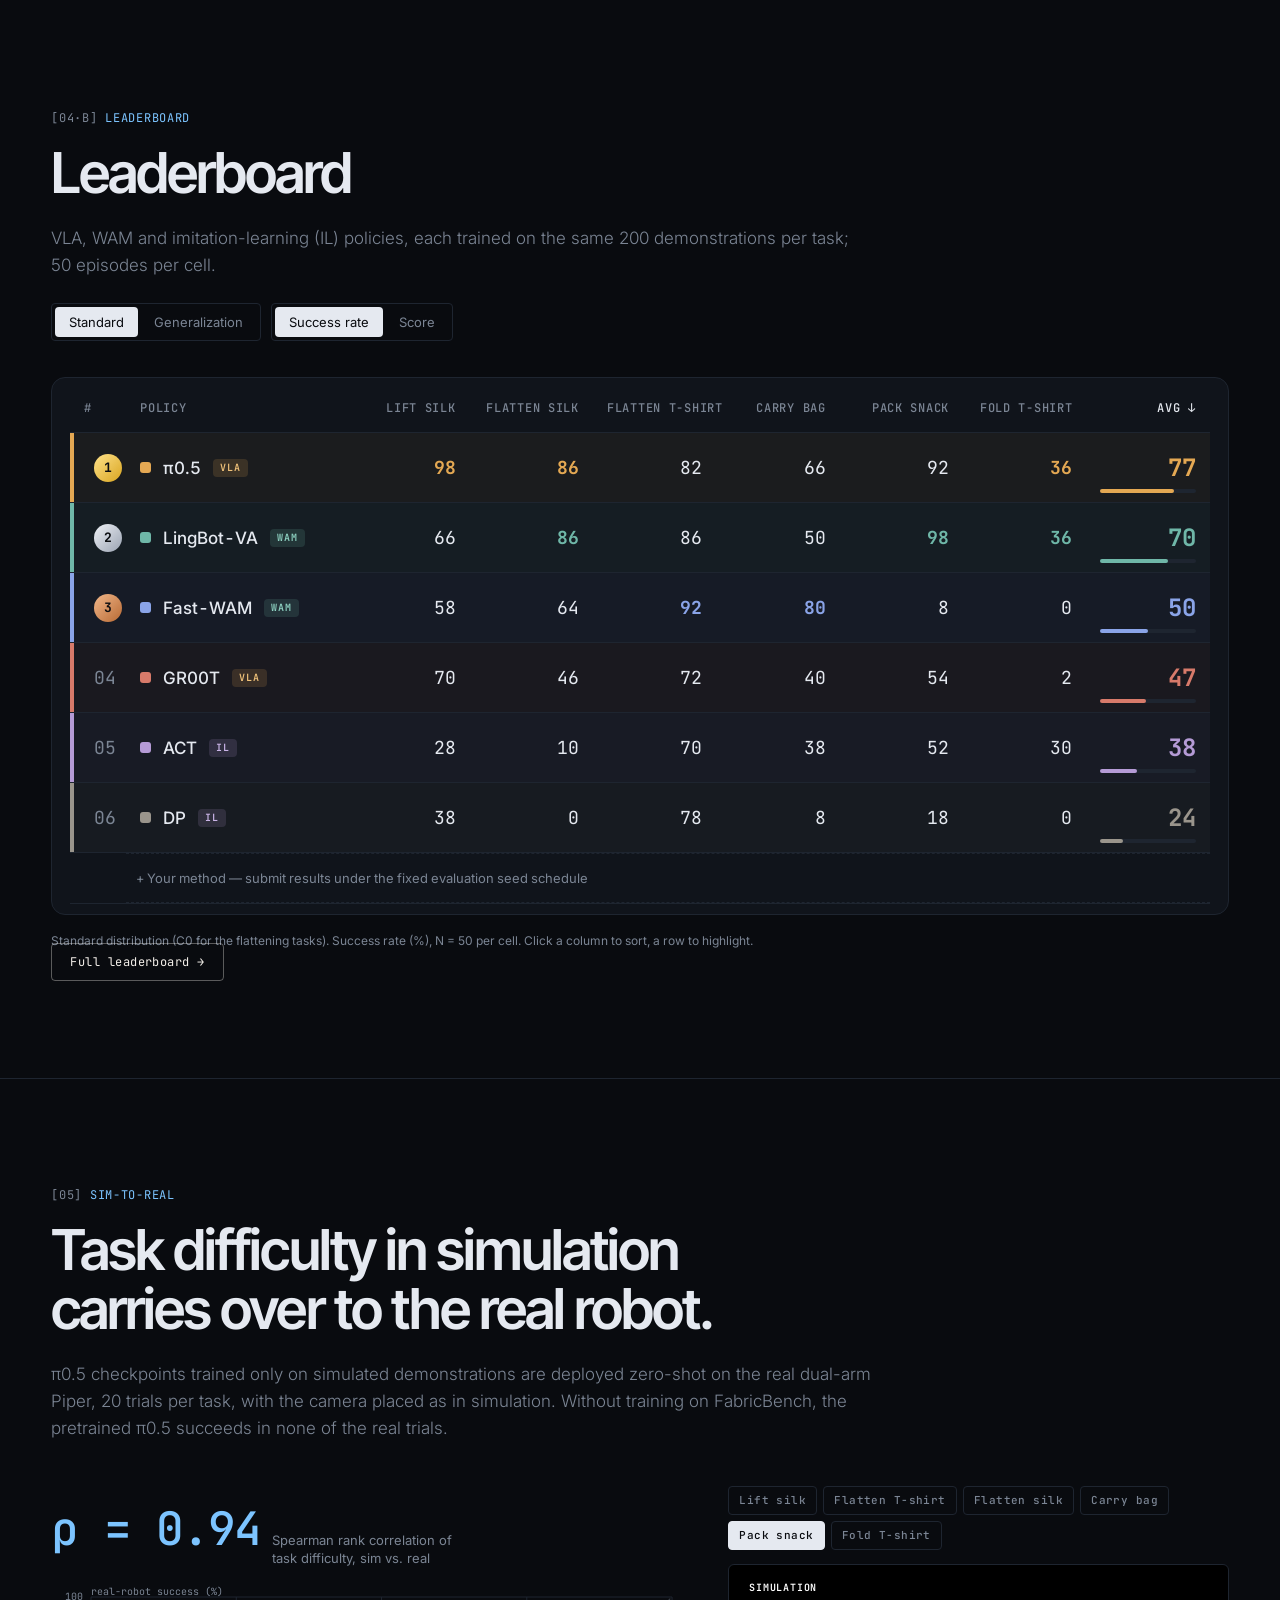
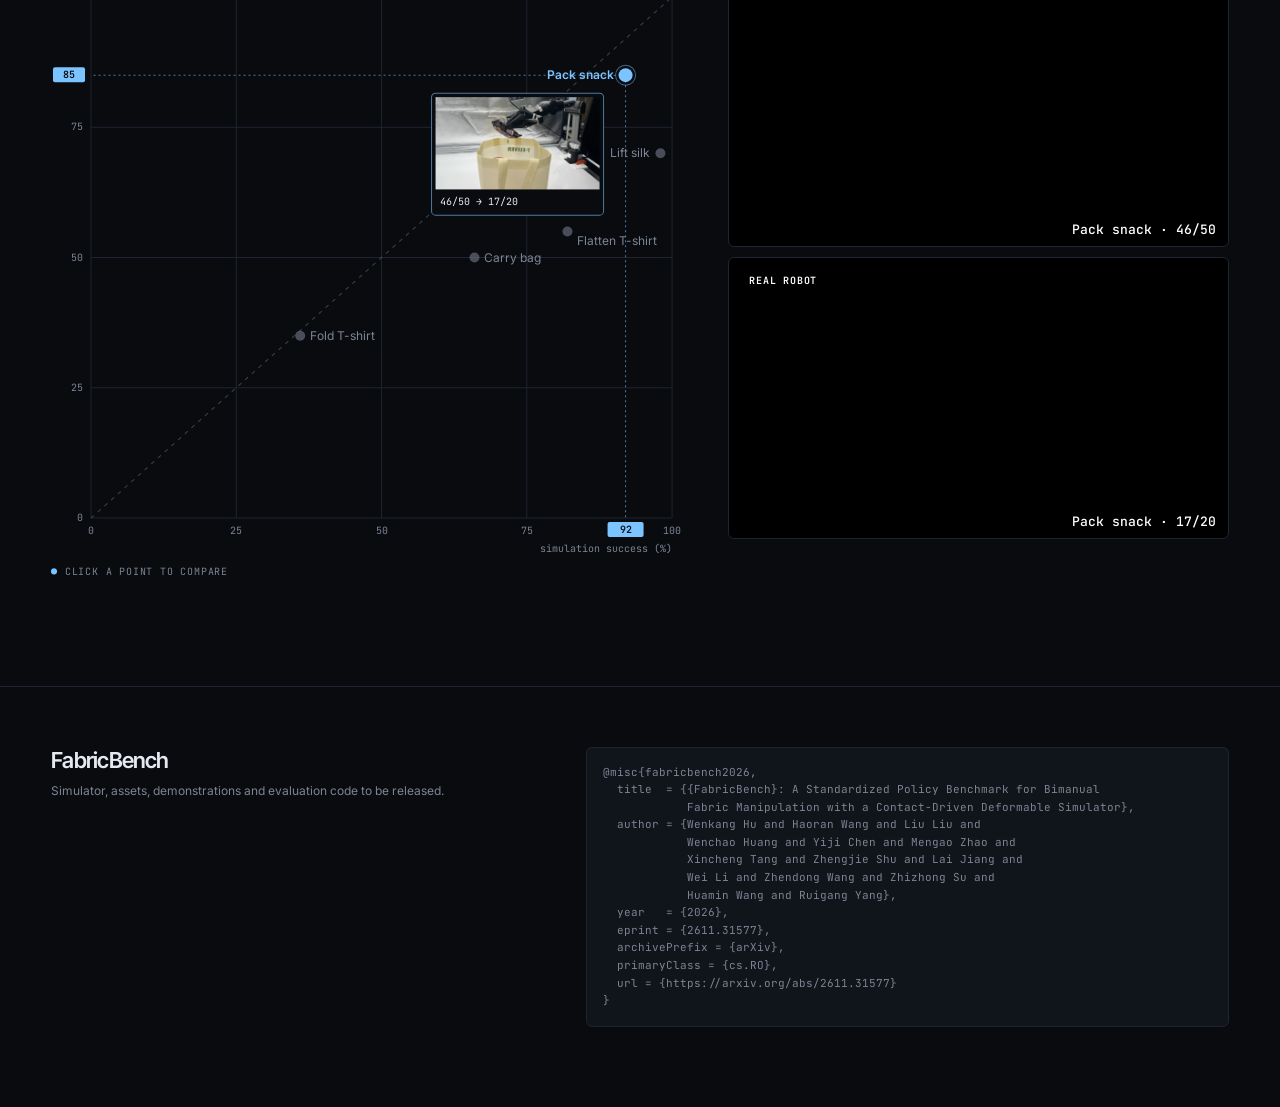
==== commit 489466f6: "Link the published FabricBench preprint and complete its citation" ====
--- a/index.html
+++ b/index.html
@@ -748,7 +748,7 @@
         <div>
           <h1>FabricBench</h1>
           <p class="sub">A standardized policy benchmark for bimanual fabric manipulation, built on a contact-driven deformable simulator.</p>
-          <div class="cta"><a class="btn primary" href="#leaderboard">Leaderboard</a><a class="btn" href="#paper">Paper</a><a class="btn" href="#">Code</a></div>
+          <div class="cta"><a class="btn primary" href="#leaderboard">Leaderboard</a><a class="btn" href="https://arxiv.org/abs/2611.31577">Paper</a><a class="btn" href="#">Code</a></div>
         </div>
         <div class="stats" id="stats">
           <div class="stat"><b>6</b><small>Tasks</small></div>
@@ -790,7 +790,9 @@
       <li data-aff="3"><img class="aff-logo" src="assets/affiliations/style3d.png" alt=""><span>3</span> Style3D Research</li>
     </ul>
     <div class="paper-links">
-      <span>arXiv · coming soon</span><span>GitHub · coming soon</span>
+      <a href="https://arxiv.org/abs/2611.31577">arXiv:2611.31577</a>
+      <a href="https://arxiv.org/pdf/2611.31577">PDF</a>
+      <span>GitHub · coming soon</span>
       <a href="#leaderboard">Leaderboard</a><a href="#cite">BibTeX</a>
     </div>
   </div>
@@ -961,16 +963,20 @@
   <footer>
     <div class="wrap foot">
       <div><div class="mark" style="font-family:var(--display);font-size:22px;font-weight:var(--display-weight);letter-spacing:var(--display-track);color:var(--text)">FabricBench</div>
-        <p style="margin-top:10px">Internal preview · 2026 · simulator, assets, demonstrations and evaluation code to be released.</p></div>
+        <p style="margin-top:10px">Simulator, assets, demonstrations and evaluation code to be released.</p></div>
       <pre class="bib mono" id="cite">@misc{fabricbench2026,
-  title  = {FabricBench: A Standardized Policy Benchmark for Bimanual
+  title  = {{FabricBench}: A Standardized Policy Benchmark for Bimanual
             Fabric Manipulation with a Contact-Driven Deformable Simulator},
   author = {Wenkang Hu and Haoran Wang and Liu Liu and
             Wenchao Huang and Yiji Chen and Mengao Zhao and
             Xincheng Tang and Zhengjie Shu and Lai Jiang and
             Wei Li and Zhendong Wang and Zhizhong Su and
             Huamin Wang and Ruigang Yang},
-  year   = {2026}
+  year   = {2026},
+  eprint = {2611.31577},
+  archivePrefix = {arXiv},
+  primaryClass = {cs.RO},
+  url = {https://arxiv.org/abs/2611.31577}
 }</pre>
     </div>
   </footer>
@@ -1143,7 +1149,7 @@
 /* ════════ [01] 仿真器对比:四路共享时钟 ════════ */
 const XS = [
   {n:"Real robot", s:"real", v:"assets/sim/real.mp4", off:0, ph:["y","y","y"], sc:"", ms:"", why:"grasped, held, released", real:true, ok:true},
-  {n:"FabricBench", s:"ours", v:"assets/sim/traj02_it20_realcam.mp4", off:0.0, ph:["y","y","y"], sc:"45/45", ms:"4.8", why:"grasped, held, released", ours:true, ok:true},
+  {n:"FabricBench", s:"ours", v:"assets/sim/traj02_it30_L3_bright.mp4", off:0.0, ph:["y","y","y"], sc:"45/45", ms:"4.8", why:"grasped, held, released", ours:true, ok:true},
   {n:"Isaac Sim PBD", s:"PBD cloth", v:"assets/sim/t02_isaac_realcam.mp4", ph:["n","n","-"], sc:"0/45", ms:"5.3", why:"fails to grasp", ok:false},
   {n:"VBD", s:"released", v:"assets/sim/t02_vbd_realcam.mp4", ph:["y","y","n"], sc:"0/45", ms:"5.6", why:"fingers penetrate the cloth; not released", ok:false},
   {n:"Style3D", s:"released", v:"assets/sim/t02_style3d_realcam.mp4", ph:["y","y","n"], sc:"0/45", ms:"3.7", why:"fingers penetrate the cloth; snags on release", ok:false},
